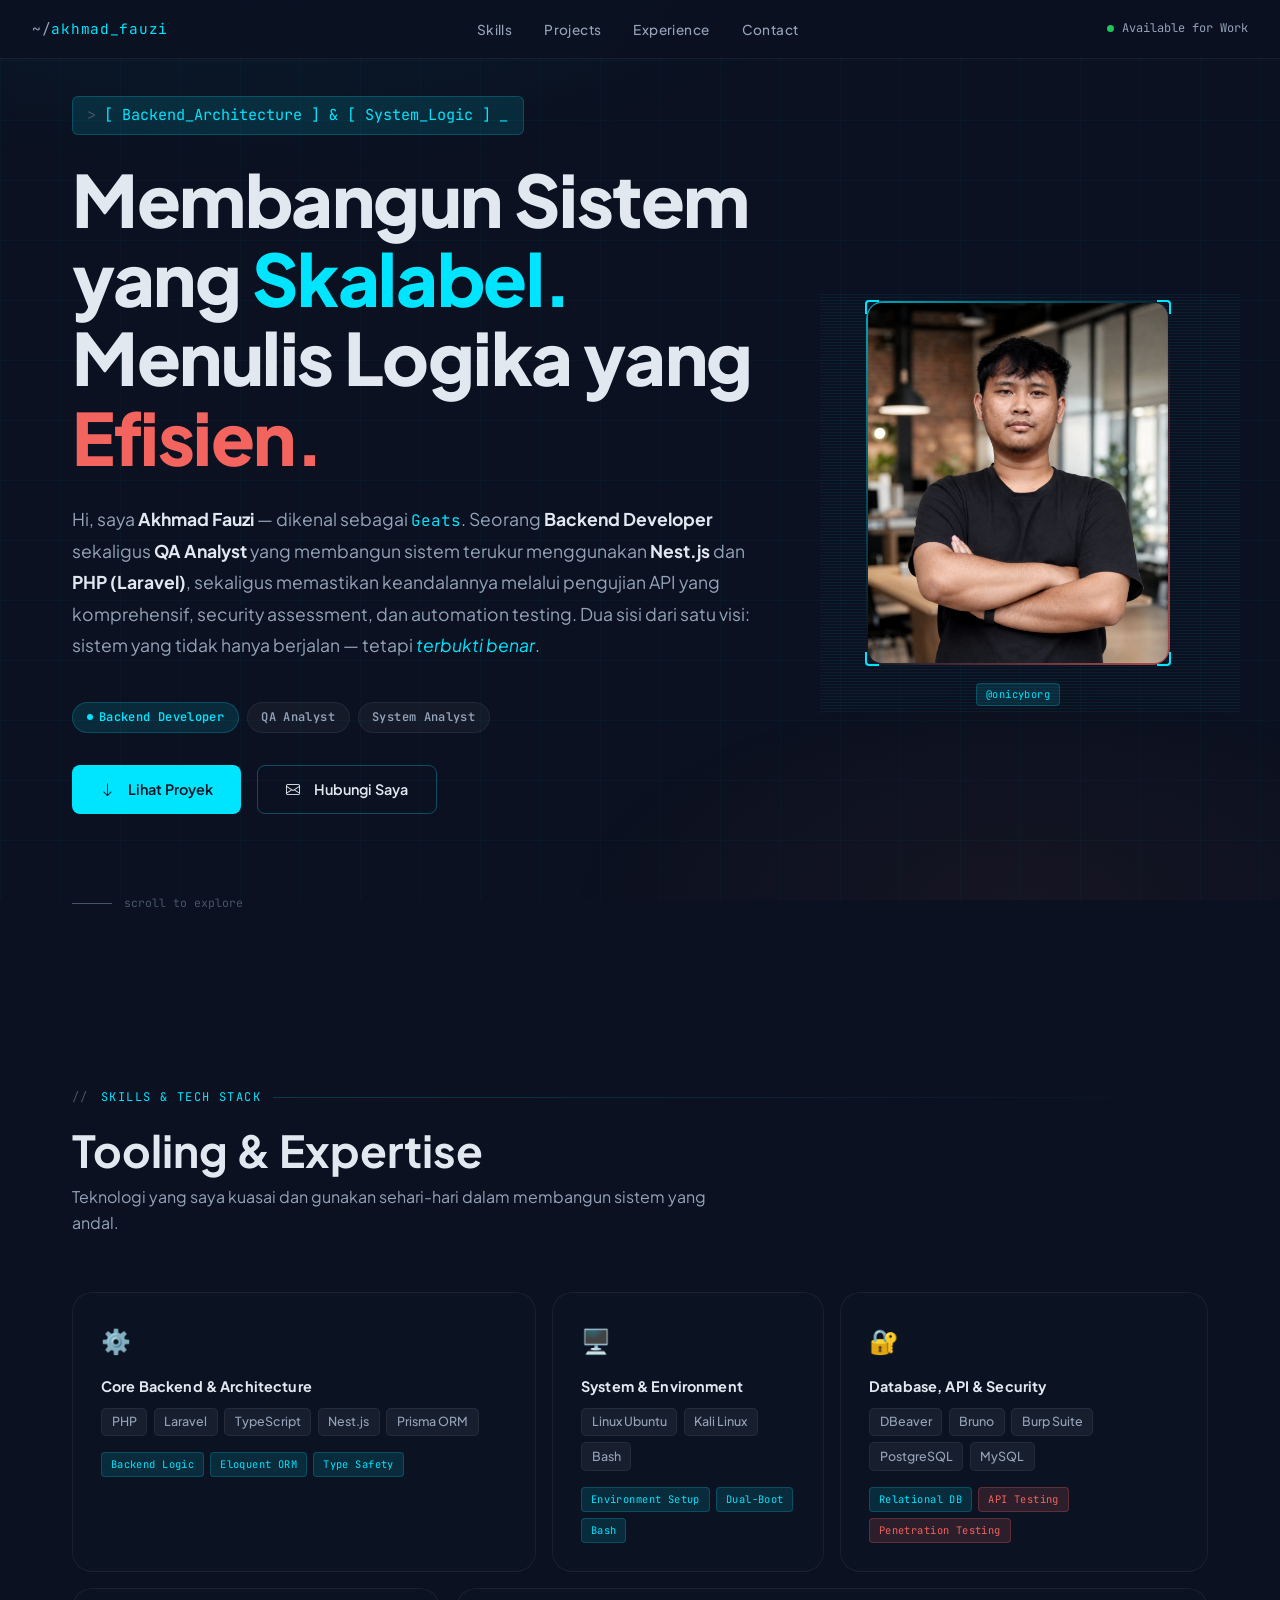
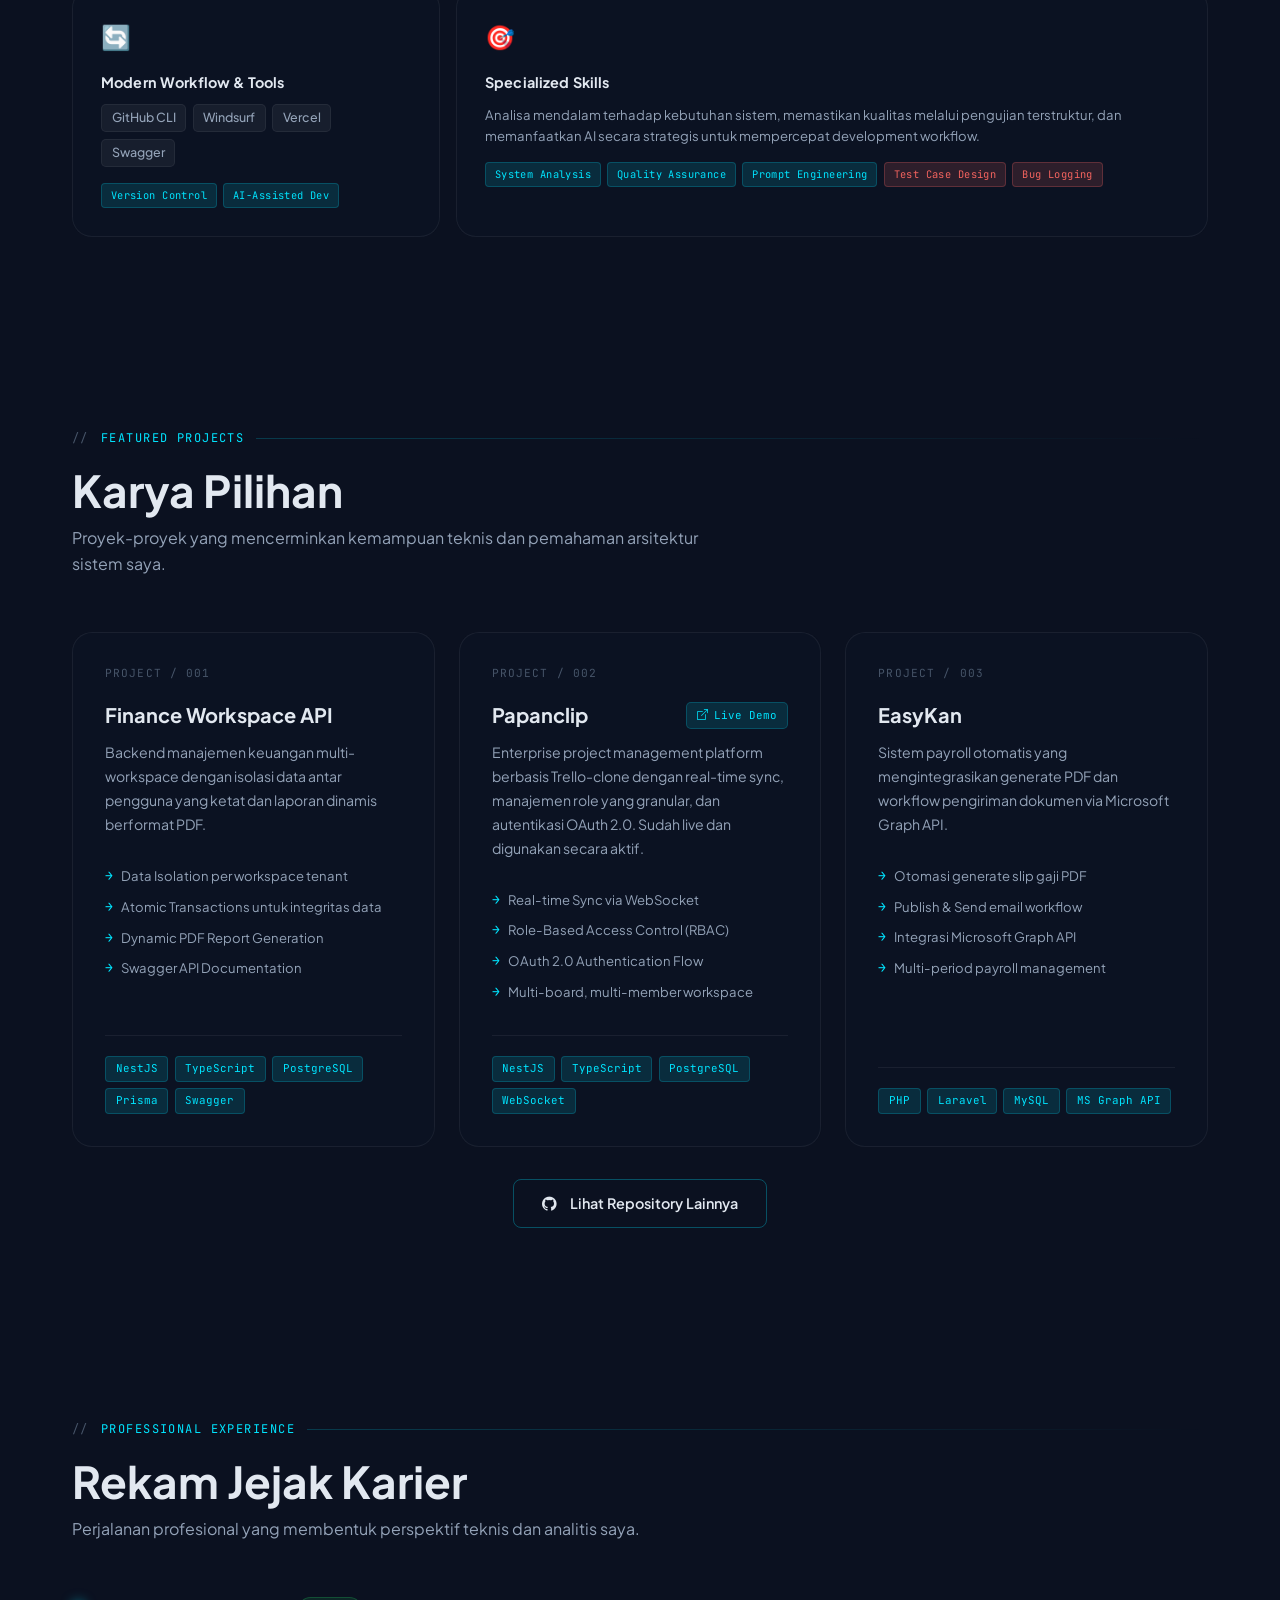
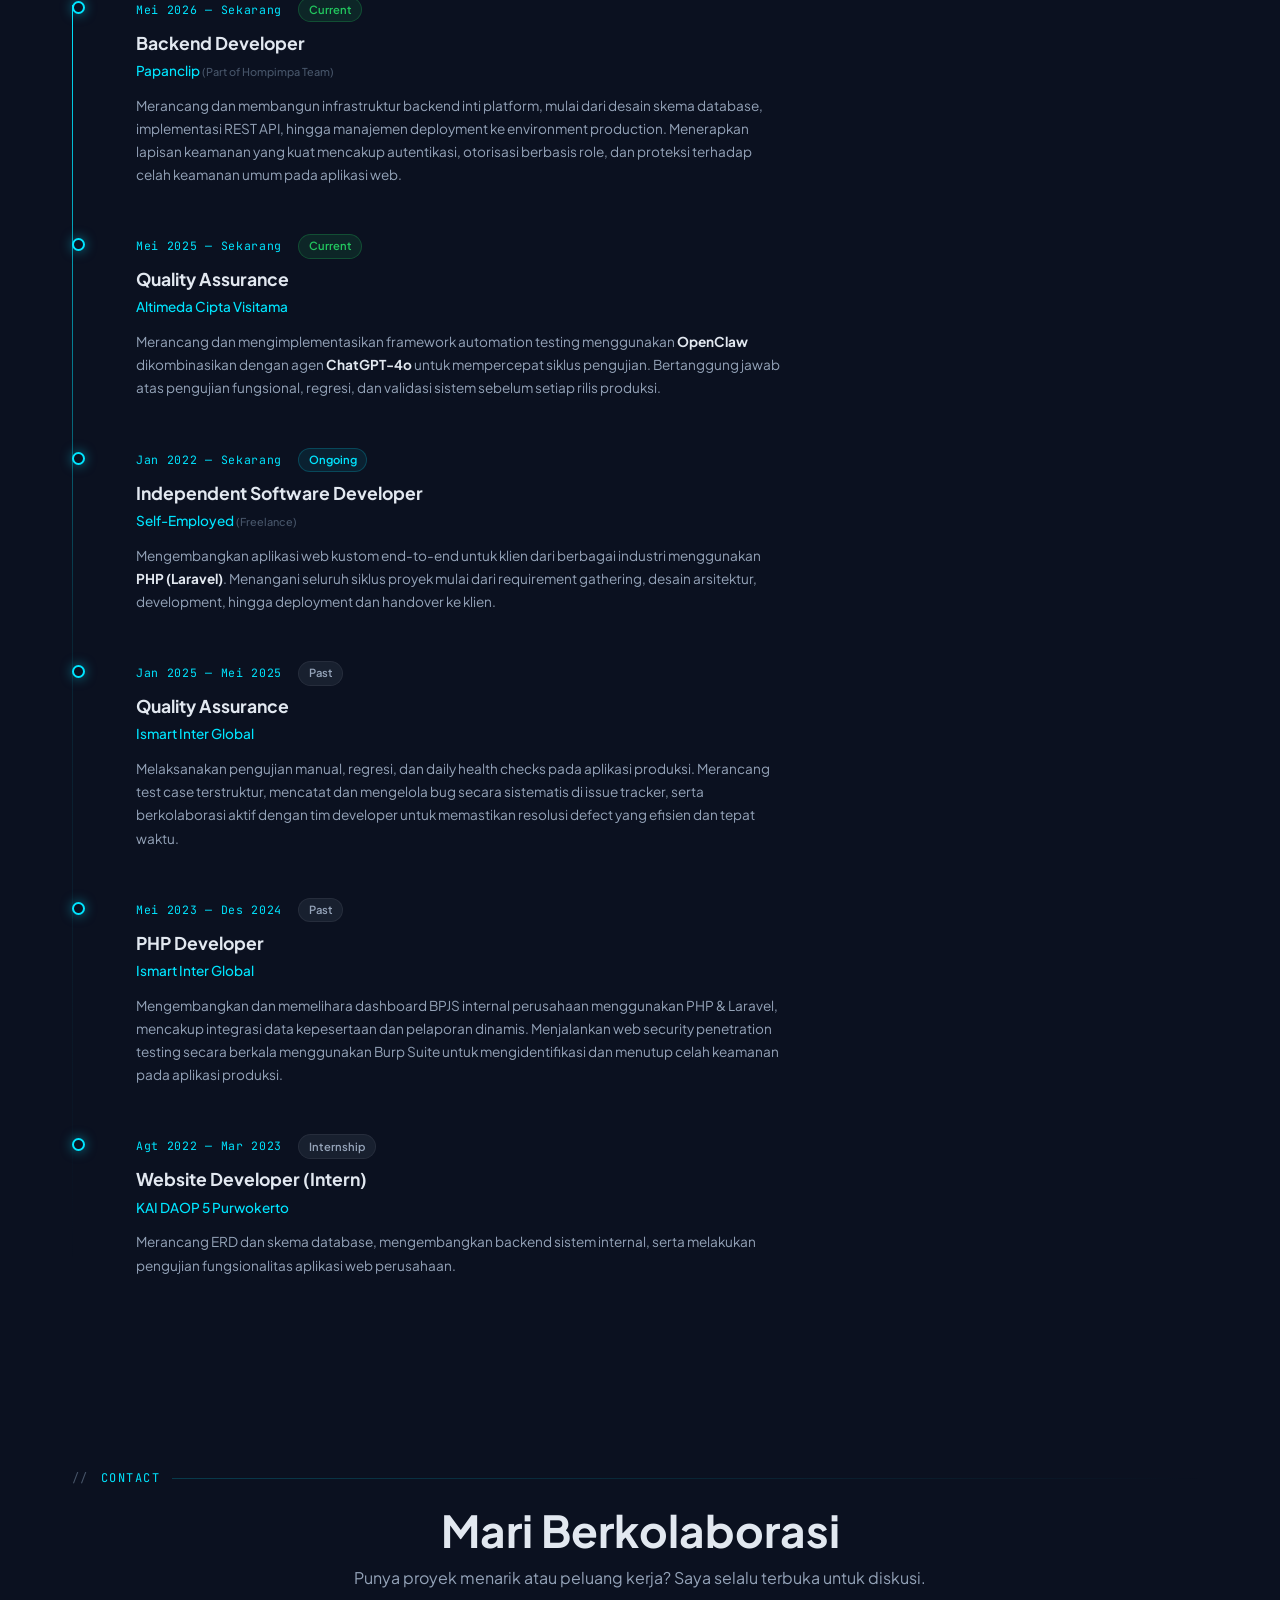
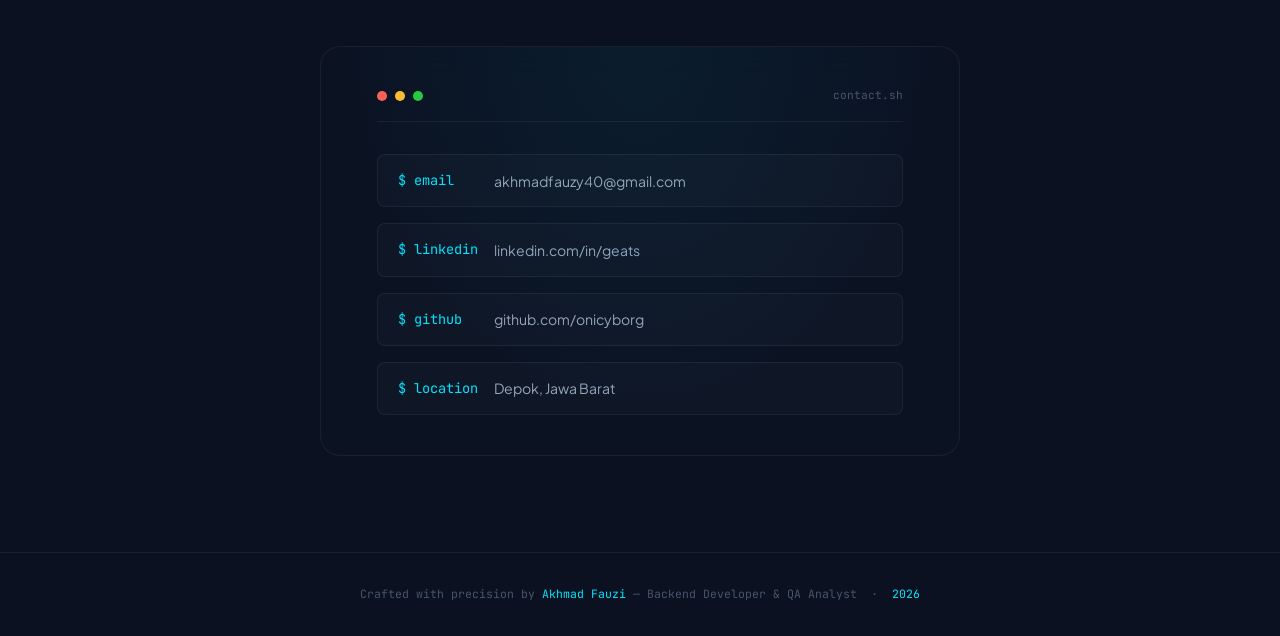
==== index.html @ 9f5fbeab "update: portfolio" ====
<!DOCTYPE html>
<html lang="id">

<head>
    <meta charset="UTF-8" />
    <meta name="viewport" content="width=device-width, initial-scale=1.0" />
    <title>Akhmad Fauzi — System Analyst & Full-Stack Engineer</title>
    <link rel="preconnect" href="https://fonts.googleapis.com" />
    <link rel="preconnect" href="https://fonts.gstatic.com" crossorigin />
    <link
        href="https://fonts.googleapis.com/css2?family=Plus+Jakarta+Sans:wght@300;400;500;600;700;800&family=JetBrains+Mono:wght@400;500;700&display=swap"
        rel="stylesheet" />
    <link rel="stylesheet" href="https://cdn.jsdelivr.net/npm/bootstrap-icons@1.11.3/font/bootstrap-icons.min.css" />
    <style>
        /* =============================================
       CSS CUSTOM PROPERTIES
    ============================================= */
        :root {
            --bg-deep: #0B1120;
            --bg-mid: #0D1526;
            --bg-card: rgba(13, 21, 38, 0.6);
            --bg-card-hover: rgba(0, 229, 255, 0.04);
            --text-primary: #E2E8F0;
            --text-muted: #94A3B8;
            --text-dim: #475569;
            --cyan: #00E5FF;
            --cyan-dim: rgba(0, 229, 255, 0.12);
            --cyan-glow: rgba(0, 229, 255, 0.25);
            --cyan-border: rgba(0, 229, 255, 0.2);
            --red: #F4645F;
            --red-dim: rgba(244, 100, 95, 0.15);
            --border: rgba(255, 255, 255, 0.06);
            --border-hover: rgba(0, 229, 255, 0.3);
            --font-sans: 'Plus Jakarta Sans', sans-serif;
            --font-mono: 'JetBrains Mono', monospace;
            --radius: 12px;
            --radius-lg: 20px;
            --transition: 0.3s cubic-bezier(0.4, 0, 0.2, 1);
        }

        /* =============================================
       RESET & BASE
    ============================================= */
        *,
        *::before,
        *::after {
            box-sizing: border-box;
            margin: 0;
            padding: 0;
        }

        html {
            scroll-behavior: smooth;
        }

        body {
            font-family: var(--font-sans);
            background-color: var(--bg-deep);
            color: var(--text-primary);
            line-height: 1.6;
            overflow-x: hidden;
            cursor: default;
        }

        a {
            color: inherit;
            text-decoration: none;
        }

        /* =============================================
       SCROLLBAR
    ============================================= */
        ::-webkit-scrollbar {
            width: 5px;
        }

        ::-webkit-scrollbar-track {
            background: var(--bg-deep);
        }

        ::-webkit-scrollbar-thumb {
            background: var(--cyan-border);
            border-radius: 10px;
        }

        /* =============================================
       GRID NOISE BACKGROUND
    ============================================= */
        body::before {
            content: '';
            position: fixed;
            inset: 0;
            background-image:
                linear-gradient(rgba(0, 229, 255, 0.03) 1px, transparent 1px),
                linear-gradient(90deg, rgba(0, 229, 255, 0.03) 1px, transparent 1px);
            background-size: 60px 60px;
            pointer-events: none;
            z-index: 0;
        }

        /* Radial glow blobs */
        body::after {
            content: '';
            position: fixed;
            inset: 0;
            background:
                radial-gradient(ellipse 80% 50% at 20% -10%, rgba(0, 229, 255, 0.07) 0%, transparent 60%),
                radial-gradient(ellipse 60% 40% at 80% 100%, rgba(244, 100, 95, 0.05) 0%, transparent 60%);
            pointer-events: none;
            z-index: 0;
        }

        /* =============================================
       NAV
    ============================================= */
        nav {
            position: fixed;
            top: 0;
            left: 0;
            right: 0;
            z-index: 100;
            display: flex;
            align-items: center;
            justify-content: space-between;
            padding: 1rem 2rem;
            background: rgba(11, 17, 32, 0.75);
            backdrop-filter: blur(20px);
            -webkit-backdrop-filter: blur(20px);
            border-bottom: 1px solid var(--border);
        }

        .nav-logo {
            font-family: var(--font-mono);
            font-size: 0.9rem;
            color: var(--cyan);
            letter-spacing: 0.05em;
        }

        .nav-logo span {
            color: var(--text-muted);
        }

        .nav-links {
            display: flex;
            gap: 2rem;
            list-style: none;
        }

        .nav-links a {
            font-size: 0.85rem;
            font-weight: 500;
            color: var(--text-muted);
            transition: color var(--transition);
            letter-spacing: 0.03em;
        }

        .nav-links a:hover {
            color: var(--cyan);
        }

        .nav-status {
            display: flex;
            align-items: center;
            gap: 0.5rem;
            font-family: var(--font-mono);
            font-size: 0.75rem;
            color: var(--text-muted);
        }

        .status-dot {
            width: 7px;
            height: 7px;
            background: #22c55e;
            border-radius: 50%;
            animation: pulse-dot 2s ease-in-out infinite;
        }

        @keyframes pulse-dot {

            0%,
            100% {
                opacity: 1;
                box-shadow: 0 0 0 0 rgba(34, 197, 94, 0.4);
            }

            50% {
                opacity: 0.7;
                box-shadow: 0 0 0 5px rgba(34, 197, 94, 0);
            }
        }

        /* =============================================
       LAYOUT
    ============================================= */
        main {
            position: relative;
            z-index: 1;
        }

        section {
            padding: 6rem 2rem;
            max-width: 1200px;
            margin: 0 auto;
        }

        .section-label {
            display: flex;
            align-items: center;
            gap: 0.75rem;
            font-family: var(--font-mono);
            font-size: 0.75rem;
            color: var(--cyan);
            letter-spacing: 0.12em;
            text-transform: uppercase;
            margin-bottom: 1rem;
        }

        .section-label::before {
            content: '//';
            color: var(--text-dim);
        }

        .section-label::after {
            content: '';
            flex: 1;
            height: 1px;
            background: linear-gradient(to right, var(--cyan-border), transparent);
        }

        .section-heading {
            font-size: clamp(1.75rem, 4vw, 2.75rem);
            font-weight: 700;
            color: var(--text-primary);
            line-height: 1.2;
            margin-bottom: 0.5rem;
        }

        .section-sub {
            color: var(--text-muted);
            font-size: 1rem;
            max-width: 55ch;
            margin-bottom: 3.5rem;
        }

        /* =============================================
       HERO SECTION
    ============================================= */
        #hero {
            min-height: 100vh;
            display: flex;
            flex-direction: column;
            justify-content: center;
            padding-top: 6rem;
            max-width: 1200px;
            margin: 0 auto;
        }

        .hero-eyebrow {
            font-family: var(--font-mono);
            font-size: clamp(0.75rem, 2vw, 0.95rem);
            color: var(--cyan);
            margin-bottom: 1.5rem;
            display: inline-flex;
            align-items: center;
            gap: 0.5rem;
            padding: 0.4rem 0.9rem;
            background: var(--cyan-dim);
            border: 1px solid var(--cyan-border);
            border-radius: 6px;
            width: fit-content;
            animation: fadeInUp 0.8s ease both;
        }

        .hero-eyebrow::before {
            content: '>';
            color: var(--text-dim);
        }

        .hero-headline {
            font-size: clamp(2.2rem, 6vw, 4.5rem);
            font-weight: 800;
            line-height: 1.1;
            letter-spacing: -0.02em;
            margin-bottom: 1.75rem;
            animation: fadeInUp 0.8s 0.1s ease both;
        }

        .hero-headline .accent {
            color: var(--cyan);
        }

        .hero-headline .accent-red {
            color: var(--red);
        }

        .hero-desc {
            font-size: clamp(0.95rem, 2vw, 1.1rem);
            color: var(--text-muted);
            max-width: 68ch;
            line-height: 1.8;
            margin-bottom: 2.5rem;
            animation: fadeInUp 0.8s 0.2s ease both;
        }

        .hero-cta {
            display: flex;
            gap: 1rem;
            flex-wrap: wrap;
            animation: fadeInUp 0.8s 0.3s ease both;
        }

        .btn {
            display: inline-flex;
            align-items: center;
            gap: 0.5rem;
            padding: 0.75rem 1.75rem;
            border-radius: 8px;
            font-weight: 600;
            font-size: 0.9rem;
            transition: all var(--transition);
            cursor: pointer;
            border: none;
        }

        .btn-primary {
            background: var(--cyan);
            color: var(--bg-deep);
        }

        .btn-primary:hover {
            background: #33eaff;
            box-shadow: 0 0 30px rgba(0, 229, 255, 0.4);
            transform: translateY(-2px);
        }

        .btn-ghost {
            background: transparent;
            color: var(--text-primary);
            border: 1px solid var(--border-hover);
        }

        .btn-ghost:hover {
            border-color: var(--cyan);
            color: var(--cyan);
            background: var(--cyan-dim);
            transform: translateY(-2px);
        }

        .hero-scroll-hint {
            margin-top: 5rem;
            display: flex;
            align-items: center;
            gap: 0.75rem;
            color: var(--text-dim);
            font-family: var(--font-mono);
            font-size: 0.72rem;
            animation: fadeInUp 0.8s 0.5s ease both;
        }

        /* =============================================
   HERO — TWO COLUMN LAYOUT
============================================= */
        #hero {
            min-height: 100vh;
            display: flex;
            flex-direction: column;
            justify-content: center;
            padding-top: 6rem;
            max-width: 1200px;
            margin: 0 auto;
        }

        .hero-inner {
            display: grid;
            grid-template-columns: 1fr 380px;
            align-items: center;
            gap: 4rem;
        }

        .hero-content {
            display: flex;
            flex-direction: column;
        }

        /* Role badges */
        .hero-roles {
            display: flex;
            flex-wrap: wrap;
            gap: 0.5rem;
            margin-bottom: 2rem;
            animation: fadeInUp 0.8s 0.25s ease both;
        }

        .role-badge {
            display: inline-flex;
            align-items: center;
            gap: 0.4rem;
            padding: 0.3rem 0.85rem;
            border-radius: 20px;
            font-size: 0.75rem;
            font-weight: 600;
            font-family: var(--font-mono);
            letter-spacing: 0.03em;
            background: rgba(255, 255, 255, 0.04);
            border: 1px solid var(--border);
            color: var(--text-muted);
        }

        .role-badge.active {
            background: var(--cyan-dim);
            border-color: var(--cyan-border);
            color: var(--cyan);
        }

        .role-dot {
            width: 6px;
            height: 6px;
            background: var(--cyan);
            border-radius: 50%;
            animation: pulse-dot 2s ease-in-out infinite;
        }

        /* Photo */
        .hero-photo-wrap {
            display: flex;
            flex-direction: column;
            align-items: center;
            gap: 1rem;
            animation: fadeInUp 0.9s 0.35s ease both;
        }

        .hero-photo-frame {
            position: relative;
            width: 300px;
            height: 360px;
            border-radius: 16px;
            overflow: visible;
        }

        .photo-glow {
            position: absolute;
            inset: -2px;
            border-radius: 18px;
            background: linear-gradient(135deg, var(--cyan), transparent 50%, var(--red) 100%);
            z-index: 0;
            opacity: 0.7;
            animation: glow-rotate 6s linear infinite;
        }

        @keyframes glow-rotate {
            0% {
                opacity: 0.5;
                filter: blur(2px);
            }

            50% {
                opacity: 0.9;
                filter: blur(4px);
            }

            100% {
                opacity: 0.5;
                filter: blur(2px);
            }
        }

        .hero-photo {
            position: relative;
            z-index: 1;
            width: 100%;
            height: 100%;
            object-fit: cover;
            object-position: top center;
            border-radius: 14px;
            display: block;
            filter: grayscale(15%) contrast(1.05);
            transition: filter var(--transition);
        }

        .hero-photo-frame:hover .hero-photo {
            filter: grayscale(0%) contrast(1.1);
        }

        /* Corner decorators */
        .photo-corner {
            position: absolute;
            width: 14px;
            height: 14px;
            z-index: 2;
            pointer-events: none;
        }

        .photo-corner.tl {
            top: -3px;
            left: -3px;
            border-top: 2px solid var(--cyan);
            border-left: 2px solid var(--cyan);
            border-radius: 4px 0 0 0;
        }

        .photo-corner.tr {
            top: -3px;
            right: -3px;
            border-top: 2px solid var(--cyan);
            border-right: 2px solid var(--cyan);
            border-radius: 0 4px 0 0;
        }

        .photo-corner.bl {
            bottom: -3px;
            left: -3px;
            border-bottom: 2px solid var(--cyan);
            border-left: 2px solid var(--cyan);
            border-radius: 0 0 0 4px;
        }

        .photo-corner.br {
            bottom: -3px;
            right: -3px;
            border-bottom: 2px solid var(--cyan);
            border-right: 2px solid var(--cyan);
            border-radius: 0 0 4px 0;
        }

        .hero-photo-tag {
            text-align: center;
        }

        /* Responsive */
        @media (max-width: 900px) {
            .hero-inner {
                grid-template-columns: 1fr;
                gap: 2.5rem;
            }

            .hero-photo-wrap {
                order: -1;
                /* foto di atas teks di mobile */
            }

            .hero-photo-frame {
                width: 180px;
                height: 220px;
            }
        }

        .scroll-line {
            width: 40px;
            height: 1px;
            background: var(--text-dim);
        }

        @keyframes fadeInUp {
            from {
                opacity: 0;
                transform: translateY(24px);
            }

            to {
                opacity: 1;
                transform: translateY(0);
            }
        }

        /* =============================================
       SKILLS — BENTO BOX
    ============================================= */
        #skills {
            padding-top: 5rem;
        }

        .bento-grid {
            display: grid;
            grid-template-columns: repeat(12, 1fr);
            grid-auto-rows: minmax(160px, auto);
            gap: 1rem;
        }

        .bento-card {
            background: var(--bg-card);
            border: 1px solid var(--border);
            border-radius: var(--radius-lg);
            padding: 1.75rem;
            backdrop-filter: blur(16px);
            -webkit-backdrop-filter: blur(16px);
            transition: all var(--transition);
            position: relative;
            overflow: hidden;
        }

        .bento-card::before {
            content: '';
            position: absolute;
            inset: 0;
            background: radial-gradient(ellipse at top left, rgba(0, 229, 255, 0.06), transparent 70%);
            opacity: 0;
            transition: opacity var(--transition);
            border-radius: inherit;
        }

        .bento-card:hover {
            border-color: var(--border-hover);
            background: var(--bg-card-hover);
            box-shadow: 0 8px 40px rgba(0, 229, 255, 0.1), 0 0 0 1px rgba(0, 229, 255, 0.08);
            transform: translateY(-3px);
        }

        .bento-card:hover::before {
            opacity: 1;
        }

        /* Grid placement */
        .bento-card:nth-child(1) {
            grid-column: span 5;
        }

        .bento-card:nth-child(2) {
            grid-column: span 3;
        }

        .bento-card:nth-child(3) {
            grid-column: span 4;
        }

        .bento-card:nth-child(4) {
            grid-column: span 4;
        }

        .bento-card:nth-child(5) {
            grid-column: span 8;
        }

        .bento-icon {
            font-size: 1.5rem;
            margin-bottom: 1rem;
        }

        .bento-title {
            font-size: 0.9rem;
            font-weight: 700;
            color: var(--text-primary);
            margin-bottom: 0.6rem;
            letter-spacing: 0.01em;
        }

        .bento-tools {
            display: flex;
            flex-wrap: wrap;
            gap: 0.4rem;
            margin-bottom: 1rem;
        }

        .tool-chip {
            padding: 0.2rem 0.6rem;
            background: rgba(255, 255, 255, 0.05);
            border: 1px solid var(--border);
            border-radius: 5px;
            font-size: 0.78rem;
            color: var(--text-muted);
            font-weight: 500;
        }

        .bento-tags {
            display: flex;
            flex-wrap: wrap;
            gap: 0.4rem;
            margin-top: auto;
        }

        .tag-mono {
            font-family: var(--font-mono);
            font-size: 0.65rem;
            color: var(--cyan);
            background: var(--cyan-dim);
            border: 1px solid var(--cyan-border);
            border-radius: 4px;
            padding: 0.2rem 0.55rem;
            letter-spacing: 0.04em;
        }

        .tag-mono.red {
            color: var(--red);
            background: var(--red-dim);
            border-color: rgba(244, 100, 95, 0.25);
        }

        /* =============================================
       PROJECTS
    ============================================= */
        .projects-grid {
            display: grid;
            grid-template-columns: repeat(auto-fit, minmax(320px, 1fr));
            gap: 1.5rem;
        }

        .projects-footer {
            margin-top: 2rem;
            text-align: center;
        }

        .project-card {
            background: var(--bg-card);
            border: 1px solid var(--border);
            border-radius: var(--radius-lg);
            padding: 2rem;
            backdrop-filter: blur(16px);
            -webkit-backdrop-filter: blur(16px);
            transition: all 0.35s cubic-bezier(0.4, 0, 0.2, 1);
            display: flex;
            flex-direction: column;
            position: relative;
            overflow: hidden;
        }

        .project-card::after {
            content: '';
            position: absolute;
            top: 0;
            left: 0;
            right: 0;
            height: 2px;
            background: linear-gradient(90deg, transparent, var(--cyan), transparent);
            opacity: 0;
            transition: opacity var(--transition);
        }

        .project-card:hover {
            transform: translateY(-8px);
            border-color: var(--border-hover);
            box-shadow:
                0 20px 60px rgba(0, 0, 0, 0.4),
                0 0 0 1px rgba(0, 229, 255, 0.1),
                0 0 40px rgba(0, 229, 255, 0.08);
        }

        .project-card:hover::after {
            opacity: 1;
        }

        .project-number {
            font-family: var(--font-mono);
            font-size: 0.7rem;
            color: var(--text-dim);
            letter-spacing: 0.1em;
            margin-bottom: 1rem;
        }

        .project-title {
            font-size: 1.25rem;
            font-weight: 700;
            color: var(--text-primary);
            margin-bottom: 0.6rem;
            transition: color var(--transition);
        }

        .project-card:hover .project-title {
            color: var(--cyan);
        }

        .project-desc {
            font-size: 0.88rem;
            color: var(--text-muted);
            line-height: 1.7;
            margin-bottom: 1.5rem;
        }

        .project-features {
            list-style: none;
            margin-bottom: 1.75rem;
            flex: 1;
        }

        .project-features li {
            font-size: 0.82rem;
            color: var(--text-muted);
            padding: 0.3rem 0;
            display: flex;
            align-items: flex-start;
            gap: 0.5rem;
        }

        .project-features li::before {
            content: '→';
            color: var(--cyan);
            flex-shrink: 0;
            font-family: var(--font-mono);
        }

        .project-tech {
            display: flex;
            flex-wrap: wrap;
            gap: 0.4rem;
            border-top: 1px solid var(--border);
            padding-top: 1.25rem;
        }

        .tech-badge {
            font-family: var(--font-mono);
            font-size: 0.68rem;
            color: var(--cyan);
            background: var(--cyan-dim);
            border: 1px solid var(--cyan-border);
            border-radius: 4px;
            padding: 0.2rem 0.6rem;
        }

        /* =============================================
       EXPERIENCE — TIMELINE
    ============================================= */
        .timeline {
            position: relative;
            padding-left: 2rem;
        }

        .timeline::before {
            content: '';
            position: absolute;
            left: 0;
            top: 8px;
            bottom: 8px;
            width: 1px;
            background: linear-gradient(to bottom, var(--cyan), rgba(0, 229, 255, 0.1), transparent);
        }

        .timeline-item {
            position: relative;
            padding: 0 0 3rem 2rem;
        }

        .timeline-item:last-child {
            padding-bottom: 0;
        }

        .timeline-node {
            position: absolute;
            left: -2rem;
            top: 4px;
            width: 13px;
            height: 13px;
            border-radius: 50%;
            background: var(--bg-deep);
            border: 2px solid var(--cyan);
            box-shadow: 0 0 12px rgba(0, 229, 255, 0.5);
            transition: all var(--transition);
        }

        .timeline-item:hover .timeline-node {
            background: var(--cyan);
            box-shadow: 0 0 24px rgba(0, 229, 255, 0.8);
            transform: scale(1.2);
        }

        .timeline-meta {
            display: flex;
            align-items: center;
            gap: 1rem;
            margin-bottom: 0.4rem;
            flex-wrap: wrap;
        }

        .timeline-period {
            font-family: var(--font-mono);
            font-size: 0.72rem;
            color: var(--cyan);
            letter-spacing: 0.06em;
        }

        .timeline-badge {
            font-size: 0.7rem;
            padding: 0.15rem 0.6rem;
            border-radius: 20px;
            font-weight: 600;
        }

        .badge-current {
            background: rgba(34, 197, 94, 0.12);
            color: #22c55e;
            border: 1px solid rgba(34, 197, 94, 0.25);
        }

        .badge-ongoing {
            background: rgba(0, 229, 255, 0.08);
            color: var(--cyan);
            border: 1px solid var(--cyan-border);
        }

        .badge-past {
            background: rgba(148, 163, 184, 0.1);
            color: var(--text-muted);
            border: 1px solid var(--border);
        }

        .timeline-role {
            font-size: 1.1rem;
            font-weight: 700;
            color: var(--text-primary);
            margin-bottom: 0.2rem;
        }

        .timeline-company {
            font-size: 0.85rem;
            color: var(--cyan);
            margin-bottom: 0.75rem;
            font-weight: 500;
        }

        .timeline-desc {
            font-size: 0.85rem;
            color: var(--text-muted);
            line-height: 1.7;
            max-width: 65ch;
        }

        /* =============================================
       CONTACT
    ============================================= */
        #contact {
            text-align: center;
        }

        .contact-terminal {
            display: inline-block;
            background: var(--bg-card);
            border: 1px solid var(--border);
            border-radius: var(--radius-lg);
            padding: 2.5rem 3.5rem;
            backdrop-filter: blur(16px);
            -webkit-backdrop-filter: blur(16px);
            max-width: 640px;
            width: 100%;
            position: relative;
            overflow: hidden;
        }

        .contact-terminal::before {
            content: '';
            position: absolute;
            inset: 0;
            background: radial-gradient(ellipse at top, rgba(0, 229, 255, 0.05), transparent 70%);
            pointer-events: none;
        }

        .terminal-bar {
            display: flex;
            align-items: center;
            gap: 0.5rem;
            margin-bottom: 2rem;
            padding-bottom: 1rem;
            border-bottom: 1px solid var(--border);
        }

        .t-dot {
            width: 10px;
            height: 10px;
            border-radius: 50%;
        }

        .t-dot:nth-child(1) {
            background: #ff5f57;
        }

        .t-dot:nth-child(2) {
            background: #febc2e;
        }

        .t-dot:nth-child(3) {
            background: #28c840;
        }

        .terminal-title {
            margin-left: auto;
            font-family: var(--font-mono);
            font-size: 0.7rem;
            color: var(--text-dim);
        }

        .contact-links {
            display: flex;
            flex-direction: column;
            gap: 1rem;
        }

        .contact-link {
            display: flex;
            align-items: center;
            gap: 1rem;
            padding: 0.9rem 1.25rem;
            background: rgba(255, 255, 255, 0.02);
            border: 1px solid var(--border);
            border-radius: 8px;
            transition: all var(--transition);
            text-align: left;
        }

        .contact-link:hover {
            border-color: var(--border-hover);
            background: var(--cyan-dim);
            transform: translateX(4px);
            box-shadow: 0 4px 20px rgba(0, 229, 255, 0.1);
        }

        .contact-link-icon {
            font-family: var(--font-mono);
            font-size: 0.85rem;
            color: var(--cyan);
            min-width: 80px;
        }

        .contact-link-value {
            font-size: 0.88rem;
            color: var(--text-muted);
            transition: color var(--transition);
        }

        .contact-link:hover .contact-link-value {
            color: var(--text-primary);
        }

        /* =============================================
       FOOTER
    ============================================= */
        footer {
            position: relative;
            z-index: 1;
            text-align: center;
            padding: 2rem;
            border-top: 1px solid var(--border);
        }

        footer p {
            font-family: var(--font-mono);
            font-size: 0.72rem;
            color: var(--text-dim);
        }

        footer span {
            color: var(--cyan);
        }

        /* =============================================
       RESPONSIVE
    ============================================= */
        @media (max-width: 900px) {
            nav {
                padding: 1rem;
            }

            .nav-links {
                display: none;
            }

            .nav-status {
                display: none;
            }

            .bento-card:nth-child(1),
            .bento-card:nth-child(2),
            .bento-card:nth-child(3),
            .bento-card:nth-child(4),
            .bento-card:nth-child(5) {
                grid-column: span 12;
            }
        }

        @media (max-width: 600px) {
            section {
                padding: 4rem 1.25rem;
            }

            #hero {
                padding: 5rem 1.25rem 3rem;
            }

            .contact-terminal {
                padding: 1.75rem 1.25rem;
            }
        }

        /* =============================================
       UTILITY ANIMATIONS
    ============================================= */
        @keyframes glow-line {

            0%,
            100% {
                opacity: 0.4;
            }

            50% {
                opacity: 1;
            }
        }

        .blink {
            animation: blink-cursor 1.2s step-end infinite;
        }

        @keyframes blink-cursor {

            0%,
            100% {
                opacity: 1;
            }

            50% {
                opacity: 0;
            }
        }

        /* Scanline on hero */
        .hero-scan {
            position: absolute;
            right: 0;
            top: 50%;
            transform: translateY(-50%);
            width: 35%;
            max-width: 420px;
            aspect-ratio: 1;
            opacity: 0.06;
            background:
                repeating-linear-gradient(0deg,
                    transparent,
                    transparent 2px,
                    rgba(0, 229, 255, 1) 2px,
                    rgba(0, 229, 255, 1) 3px);
            pointer-events: none;
        }

        @media (max-width: 900px) {
            .hero-scan {
                display: none;
            }
        }
    </style>
</head>

<body>

    <!-- ==================== NAV ==================== -->
    <nav>
        <div class="nav-logo">
            <span>~/</span>akhmad_fauzi
        </div>
        <ul class="nav-links">
            <li><a href="#skills">Skills</a></li>
            <li><a href="#projects">Projects</a></li>
            <li><a href="#experience">Experience</a></li>
            <li><a href="#contact">Contact</a></li>
        </ul>
        <div class="nav-status">
            <span class="status-dot"></span>
            Available for Work
        </div>
    </nav>

    <main>

        <!-- ==================== HERO ==================== -->
        <!-- ==================== HERO ==================== -->
        <section id="hero" style="position:relative;">
            <div class="hero-scan"></div>

            <div class="hero-inner">

                <!-- LEFT: Text Content -->
                <div class="hero-content">
                    <div class="hero-eyebrow">
                        [ Backend_Architecture ] &amp; [ System_Logic ]<span class="blink">_</span>
                    </div>

                    <h1 class="hero-headline">
                        Membangun Sistem yang <span class="accent">Skalabel.</span><br />
                        Menulis Logika yang <span class="accent-red">Efisien.</span>
                    </h1>

                    <p class="hero-desc">
                        Hi, saya <strong style="color:var(--text-primary)">Akhmad Fauzi</strong> — dikenal sebagai
                        <span style="color:var(--cyan);font-family:var(--font-mono);font-size:0.9em;">Geats</span>.
                        Seorang <strong style="color:var(--text-primary)">Backend Developer</strong> sekaligus
                        <strong style="color:var(--text-primary)">QA Analyst</strong> yang membangun sistem terukur
                        menggunakan <strong style="color:var(--text-primary)">Nest.js</strong> dan
                        <strong style="color:var(--text-primary)">PHP (Laravel)</strong>, sekaligus memastikan
                        keandalannya melalui pengujian API yang komprehensif, security assessment, dan automation testing.
                        Dua sisi dari satu visi: sistem yang tidak hanya berjalan — tetapi <em style="color:var(--cyan)">terbukti benar</em>.
                    </p>

                    <!-- Role badges -->
                    <div class="hero-roles">
                        <span class="role-badge active">
                            <span class="role-dot"></span> Backend Developer
                        </span>
                        <span class="role-badge">QA Analyst</span>
                        <span class="role-badge">System Analyst</span>
                    </div>

                    <div class="hero-cta">
                        <a href="#projects" class="btn btn-primary">
                            <i class="bi bi-arrow-down"></i>&nbsp; Lihat Proyek
                        </a>
                        <a href="#contact" class="btn btn-ghost">
                            <i class="bi bi-envelope"></i>&nbsp; Hubungi Saya
                        </a>
                    </div>

                    <div class="hero-scroll-hint">
                        <span class="scroll-line"></span>
                        scroll to explore
                    </div>
                </div>

                <!-- RIGHT: Photo -->
                <div class="hero-photo-wrap">
                    <div class="hero-photo-frame">
                        <div class="photo-glow"></div>
                        <div class="photo-corner tl"></div>
                        <div class="photo-corner tr"></div>
                        <div class="photo-corner bl"></div>
                        <div class="photo-corner br"></div>
                        <img src="ace.jpeg" alt="Akhmad Fauzi" class="hero-photo" />
                    </div>
                    <div class="hero-photo-tag">
                        <span class="tag-mono">@onicyborg</span>
                    </div>
                </div>

            </div>
        </section>

        <!-- ==================== SKILLS ==================== -->
        <section id="skills">
            <div class="section-label">Skills &amp; Tech Stack</div>
            <h2 class="section-heading">Tooling &amp; Expertise</h2>
            <p class="section-sub">Teknologi yang saya kuasai dan gunakan sehari-hari dalam membangun sistem yang andal.
            </p>

            <div class="bento-grid">

                <!-- Card 1: Core Backend -->
                <div class="bento-card">
                    <div class="bento-icon">⚙️</div>
                    <div class="bento-title">Core Backend &amp; Architecture</div>
                    <div class="bento-tools">
                        <span class="tool-chip">PHP</span>
                        <span class="tool-chip">Laravel</span>
                        <span class="tool-chip">TypeScript</span>
                        <span class="tool-chip">Nest.js</span>
                        <span class="tool-chip">Prisma ORM</span>
                    </div>
                    <div class="bento-tags">
                        <span class="tag-mono">Backend Logic</span>
                        <span class="tag-mono">Eloquent ORM</span>
                        <span class="tag-mono">Type Safety</span>
                    </div>
                </div>

                <!-- Card 2: System & Env -->
                <div class="bento-card">
                    <div class="bento-icon">🖥️</div>
                    <div class="bento-title">System &amp; Environment</div>
                    <div class="bento-tools">
                        <span class="tool-chip">Linux Ubuntu</span>
                        <span class="tool-chip">Kali Linux</span>
                        <span class="tool-chip">Bash</span>
                    </div>
                    <div class="bento-tags">
                        <span class="tag-mono">Environment Setup</span>
                        <span class="tag-mono">Dual-Boot</span>
                        <span class="tag-mono">Bash</span>
                    </div>
                </div>

                <!-- Card 3: DB, API & Security -->
                <div class="bento-card">
                    <div class="bento-icon">🔐</div>
                    <div class="bento-title">Database, API &amp; Security</div>
                    <div class="bento-tools">
                        <span class="tool-chip">DBeaver</span>
                        <span class="tool-chip">Bruno</span>
                        <span class="tool-chip">Burp Suite</span>
                        <span class="tool-chip">PostgreSQL</span>
                        <span class="tool-chip">MySQL</span>
                    </div>
                    <div class="bento-tags">
                        <span class="tag-mono">Relational DB</span>
                        <span class="tag-mono red">API Testing</span>
                        <span class="tag-mono red">Penetration Testing</span>
                    </div>
                </div>

                <!-- Card 4: Workflow -->
                <div class="bento-card">
                    <div class="bento-icon">🔄</div>
                    <div class="bento-title">Modern Workflow &amp; Tools</div>
                    <div class="bento-tools">
                        <span class="tool-chip">GitHub CLI</span>
                        <span class="tool-chip">Windsurf</span>
                        <span class="tool-chip">Vercel</span>
                        <span class="tool-chip">Swagger</span>
                    </div>
                    <div class="bento-tags">
                        <span class="tag-mono">Version Control</span>
                        <span class="tag-mono">AI-Assisted Dev</span>
                    </div>
                </div>

                <!-- Card 5: Specialized -->
                <div class="bento-card">
                    <div class="bento-icon">🎯</div>
                    <div class="bento-title">Specialized Skills</div>
                    <p style="font-size:0.82rem;color:var(--text-muted);margin-bottom:1rem;line-height:1.6;">
                        Analisa mendalam terhadap kebutuhan sistem, memastikan kualitas melalui pengujian terstruktur,
                        dan memanfaatkan AI secara strategis untuk mempercepat development workflow.
                    </p>
                    <div class="bento-tags">
                        <span class="tag-mono">System Analysis</span>
                        <span class="tag-mono">Quality Assurance</span>
                        <span class="tag-mono">Prompt Engineering</span>
                        <span class="tag-mono red">Test Case Design</span>
                        <span class="tag-mono red">Bug Logging</span>
                    </div>
                </div>

            </div>
        </section>

        <!-- ==================== PROJECTS ==================== -->
        <section id="projects">
            <div class="section-label">Featured Projects</div>
            <h2 class="section-heading">Karya Pilihan</h2>
            <p class="section-sub">Proyek-proyek yang mencerminkan kemampuan teknis dan pemahaman arsitektur sistem
                saya.</p>

            <div class="projects-grid">

                <!-- Project 1 -->
                <div class="project-card">
                    <div class="project-number">PROJECT / 001</div>
                    <h3 class="project-title">Finance Workspace API</h3>
                    <p class="project-desc">Backend manajemen keuangan multi-workspace dengan isolasi data antar
                        pengguna yang ketat dan laporan dinamis berformat PDF.</p>
                    <ul class="project-features">
                        <li>Data Isolation per workspace tenant</li>
                        <li>Atomic Transactions untuk integritas data</li>
                        <li>Dynamic PDF Report Generation</li>
                        <li>Swagger API Documentation</li>
                    </ul>
                    <div class="project-tech">
                        <span class="tech-badge">NestJS</span>
                        <span class="tech-badge">TypeScript</span>
                        <span class="tech-badge">PostgreSQL</span>
                        <span class="tech-badge">Prisma</span>
                        <span class="tech-badge">Swagger</span>
                    </div>
                </div>

                <!-- Project 2 -->
                <div class="project-card">
                    <div class="project-number">PROJECT / 002</div>
                    <div style="display:flex;align-items:center;justify-content:space-between;gap:0.75rem;margin-bottom:0.6rem;">
                        <h3 class="project-title" style="margin-bottom:0;">Papanclip</h3>
                        <a href="https://www.papanclip.hompimpa.biz.id/" target="_blank" rel="noopener"
                            style="display:inline-flex;align-items:center;gap:0.35rem;font-family:var(--font-mono);font-size:0.68rem;color:var(--cyan);background:var(--cyan-dim);border:1px solid var(--cyan-border);border-radius:5px;padding:0.25rem 0.65rem;white-space:nowrap;transition:all var(--transition);"
                            onmouseover="this.style.background='rgba(0,229,255,0.2)'"
                            onmouseout="this.style.background='var(--cyan-dim)'">
                            <i class="bi bi-box-arrow-up-right"></i> Live Demo
                        </a>
                    </div>
                    <p class="project-desc">Enterprise project management platform berbasis Trello-clone dengan
                        real-time sync, manajemen role yang granular, dan autentikasi OAuth 2.0. Sudah live dan
                        digunakan secara aktif.</p>
                    <ul class="project-features">
                        <li>Real-time Sync via WebSocket</li>
                        <li>Role-Based Access Control (RBAC)</li>
                        <li>OAuth 2.0 Authentication Flow</li>
                        <li>Multi-board, multi-member workspace</li>
                    </ul>
                    <div class="project-tech">
                        <span class="tech-badge">NestJS</span>
                        <span class="tech-badge">TypeScript</span>
                        <span class="tech-badge">PostgreSQL</span>
                        <span class="tech-badge">WebSocket</span>
                    </div>
                </div>

                <!-- Project 3 -->
                <div class="project-card">
                    <div class="project-number">PROJECT / 003</div>
                    <h3 class="project-title">EasyKan</h3>
                    <p class="project-desc">Sistem payroll otomatis yang mengintegrasikan generate PDF dan workflow
                        pengiriman dokumen via Microsoft Graph API.</p>
                    <ul class="project-features">
                        <li>Otomasi generate slip gaji PDF</li>
                        <li>Publish &amp; Send email workflow</li>
                        <li>Integrasi Microsoft Graph API</li>
                        <li>Multi-period payroll management</li>
                    </ul>
                    <div class="project-tech">
                        <span class="tech-badge">PHP</span>
                        <span class="tech-badge">Laravel</span>
                        <span class="tech-badge">MySQL</span>
                        <span class="tech-badge">MS Graph API</span>
                    </div>
                </div>

            </div>
            <div class="projects-footer">
                <a href="https://github.com/onicyborg?tab=repositories" target="_blank" class="btn btn-ghost">
                    <i class="bi bi-github"></i>&nbsp; Lihat Repository Lainnya
                </a>
            </div>
        </section>

        <!-- ==================== EXPERIENCE ==================== -->
        <section id="experience">
            <div class="section-label">Professional Experience</div>
            <h2 class="section-heading">Rekam Jejak Karier</h2>
            <p class="section-sub">Perjalanan profesional yang membentuk perspektif teknis dan analitis saya.</p>

            <div class="timeline">

                <!-- Papanclip — NEW -->
                <div class="timeline-item">
                    <div class="timeline-node"></div>
                    <div class="timeline-meta">
                        <span class="timeline-period">Mei 2026 — Sekarang</span>
                        <span class="timeline-badge badge-current">Current</span>
                    </div>
                    <div class="timeline-role">Backend Developer</div>
                    <div class="timeline-company">Papanclip <span style="color:var(--text-dim);font-size:0.8em;">(Part of Hompimpa Team)</span></div>
                    <p class="timeline-desc">
                        Merancang dan membangun infrastruktur backend inti platform, mulai dari desain skema database,
                        implementasi REST API, hingga manajemen deployment ke environment production.
                        Menerapkan lapisan keamanan yang kuat mencakup autentikasi, otorisasi berbasis role,
                        dan proteksi terhadap celah keamanan umum pada aplikasi web.
                    </p>
                </div>

                <!-- Altimeda — UPDATED -->
                <div class="timeline-item">
                    <div class="timeline-node"></div>
                    <div class="timeline-meta">
                        <span class="timeline-period">Mei 2025 — Sekarang</span>
                        <span class="timeline-badge badge-current">Current</span>
                    </div>
                    <div class="timeline-role">Quality Assurance</div>
                    <div class="timeline-company">Altimeda Cipta Visitama</div>
                    <p class="timeline-desc">
                        Merancang dan mengimplementasikan framework automation testing menggunakan
                        <strong style="color:var(--text-primary)">OpenClaw</strong> dikombinasikan dengan agen
                        <strong style="color:var(--text-primary)">ChatGPT-4o</strong> untuk mempercepat siklus pengujian.
                        Bertanggung jawab atas pengujian fungsional, regresi, dan validasi sistem sebelum setiap rilis produksi.
                    </p>
                </div>

                <!-- Freelance — Ongoing -->
                <div class="timeline-item">
                    <div class="timeline-node"></div>
                    <div class="timeline-meta">
                        <span class="timeline-period">Jan 2022 — Sekarang</span>
                        <span class="timeline-badge badge-ongoing">Ongoing</span>
                    </div>
                    <div class="timeline-role">Independent Software Developer</div>
                    <div class="timeline-company">Self-Employed <span style="color:var(--text-dim);font-size:0.8em;">(Freelance)</span></div>
                    <p class="timeline-desc">
                        Mengembangkan aplikasi web kustom end-to-end untuk klien dari berbagai industri menggunakan
                        <strong style="color:var(--text-primary)">PHP (Laravel)</strong>.
                        Menangani seluruh siklus proyek mulai dari requirement gathering, desain arsitektur,
                        development, hingga deployment dan handover ke klien.
                    </p>
                </div>

                <!-- Ismart QA — UPDATED -->
                <div class="timeline-item">
                    <div class="timeline-node"></div>
                    <div class="timeline-meta">
                        <span class="timeline-period">Jan 2025 — Mei 2025</span>
                        <span class="timeline-badge badge-past">Past</span>
                    </div>
                    <div class="timeline-role">Quality Assurance</div>
                    <div class="timeline-company">Ismart Inter Global</div>
                    <p class="timeline-desc">
                        Melaksanakan pengujian manual, regresi, dan daily health checks pada aplikasi produksi.
                        Merancang test case terstruktur, mencatat dan mengelola bug secara sistematis di issue tracker,
                        serta berkolaborasi aktif dengan tim developer untuk memastikan resolusi defect yang efisien dan tepat waktu.
                    </p>
                </div>

                <!-- Ismart PHP Dev — UPDATED -->
                <div class="timeline-item">
                    <div class="timeline-node"></div>
                    <div class="timeline-meta">
                        <span class="timeline-period">Mei 2023 — Des 2024</span>
                        <span class="timeline-badge badge-past">Past</span>
                    </div>
                    <div class="timeline-role">PHP Developer</div>
                    <div class="timeline-company">Ismart Inter Global</div>
                    <p class="timeline-desc">
                        Mengembangkan dan memelihara dashboard BPJS internal perusahaan menggunakan PHP &amp; Laravel,
                        mencakup integrasi data kepesertaan dan pelaporan dinamis.
                        Menjalankan web security penetration testing secara berkala menggunakan Burp Suite untuk
                        mengidentifikasi dan menutup celah keamanan pada aplikasi produksi.
                    </p>
                </div>

                <!-- KAI Internship -->
                <div class="timeline-item">
                    <div class="timeline-node"></div>
                    <div class="timeline-meta">
                        <span class="timeline-period">Agt 2022 — Mar 2023</span>
                        <span class="timeline-badge badge-past">Internship</span>
                    </div>
                    <div class="timeline-role">Website Developer (Intern)</div>
                    <div class="timeline-company">KAI DAOP 5 Purwokerto</div>
                    <p class="timeline-desc">
                        Merancang ERD dan skema database, mengembangkan backend sistem internal, serta melakukan
                        pengujian fungsionalitas aplikasi web perusahaan.
                    </p>
                </div>

            </div>
        </section>

        <!-- ==================== CONTACT ==================== -->
        <section id="contact">
            <div class="section-label">Contact</div>
            <h2 class="section-heading" style="text-align:center;">Mari Berkolaborasi</h2>
            <p class="section-sub" style="text-align:center;margin-left:auto;margin-right:auto;">Punya proyek menarik
                atau peluang kerja? Saya selalu terbuka untuk diskusi.</p>

            <div style="display:flex;justify-content:center;">
                <div class="contact-terminal">
                    <div class="terminal-bar">
                        <span class="t-dot"></span>
                        <span class="t-dot"></span>
                        <span class="t-dot"></span>
                        <span class="terminal-title">contact.sh</span>
                    </div>

                    <div class="contact-links">
                        <a href="mailto:akhmadfauzy40@gmail.com" class="contact-link">
                            <span class="contact-link-icon">$ email</span>
                            <span class="contact-link-value">akhmadfauzy40@gmail.com</span>
                        </a>
                        <a href="https://linkedin.com/in/geats" target="_blank" rel="noopener" class="contact-link">
                            <span class="contact-link-icon">$ linkedin</span>
                            <span class="contact-link-value">linkedin.com/in/geats</span>
                        </a>
                        <a href="https://github.com/onicyborg" target="_blank" rel="noopener" class="contact-link">
                            <span class="contact-link-icon">$ github</span>
                            <span class="contact-link-value">github.com/onicyborg</span>
                        </a>
                        <div class="contact-link" style="cursor: default;">
                            <span class="contact-link-icon">$ location</span>
                            <span class="contact-link-value">Depok, Jawa Barat</span>
                        </div>
                    </div>
                </div>
            </div>
        </section>

    </main>

    <!-- ==================== FOOTER ==================== -->
    <footer>
        <p>
            Crafted with precision by <span>Akhmad Fauzi</span> &mdash;
            <span style="color:var(--text-dim)">Backend Developer &amp; QA Analyst</span>
            &nbsp;·&nbsp; <span>2026</span>
        </p>
    </footer>

</body>

</html>
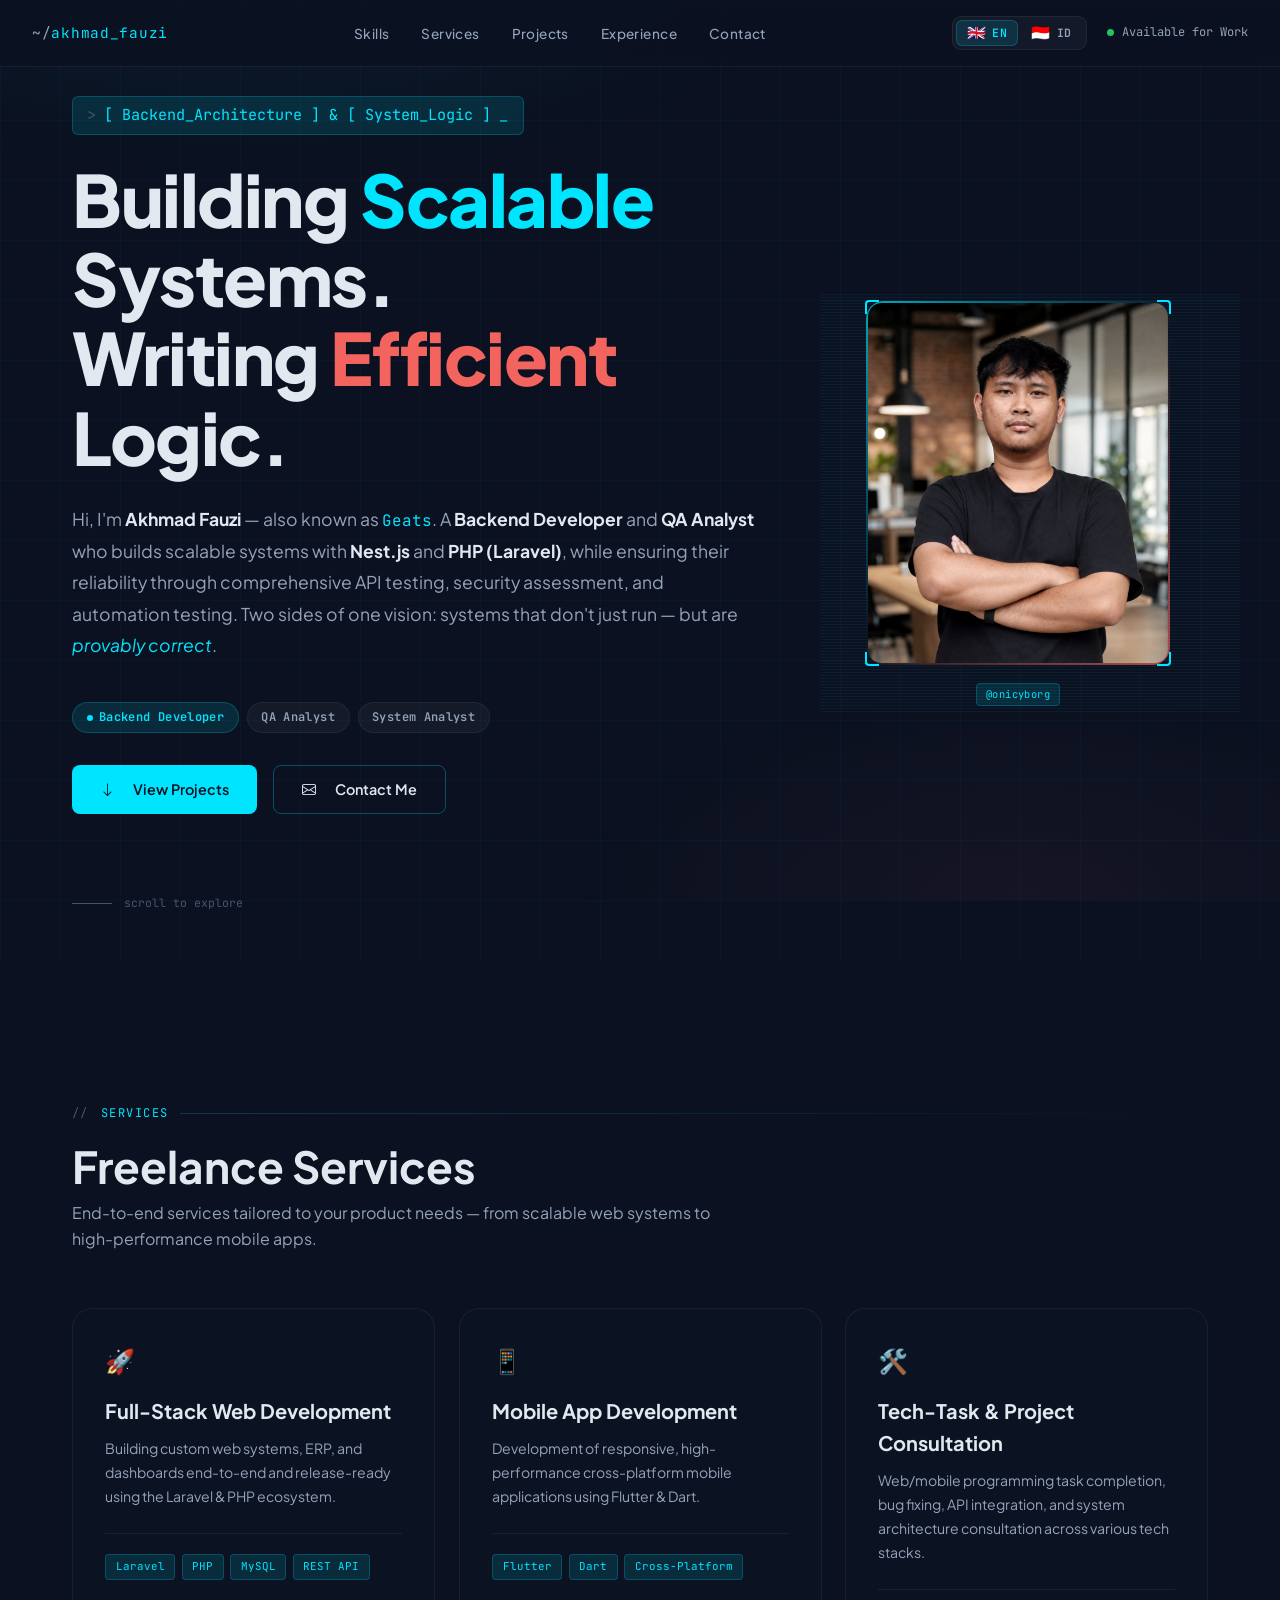
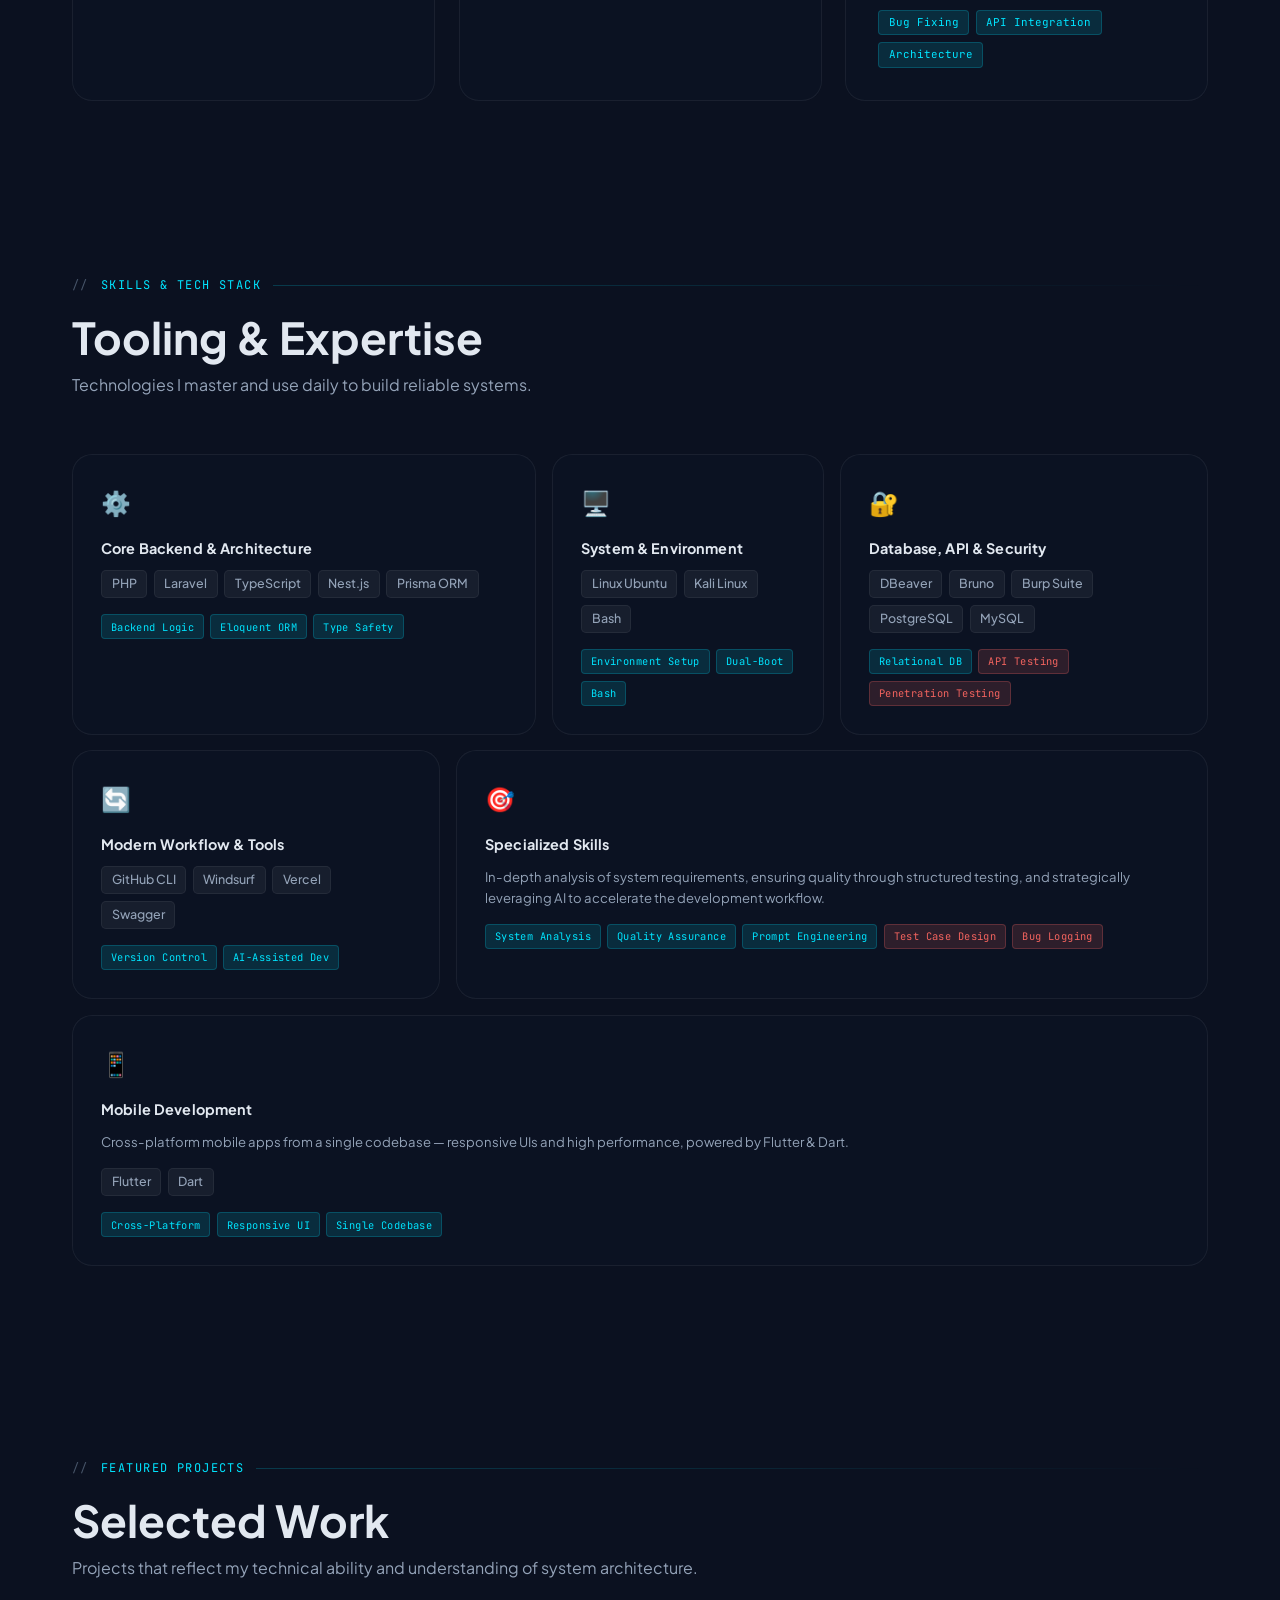
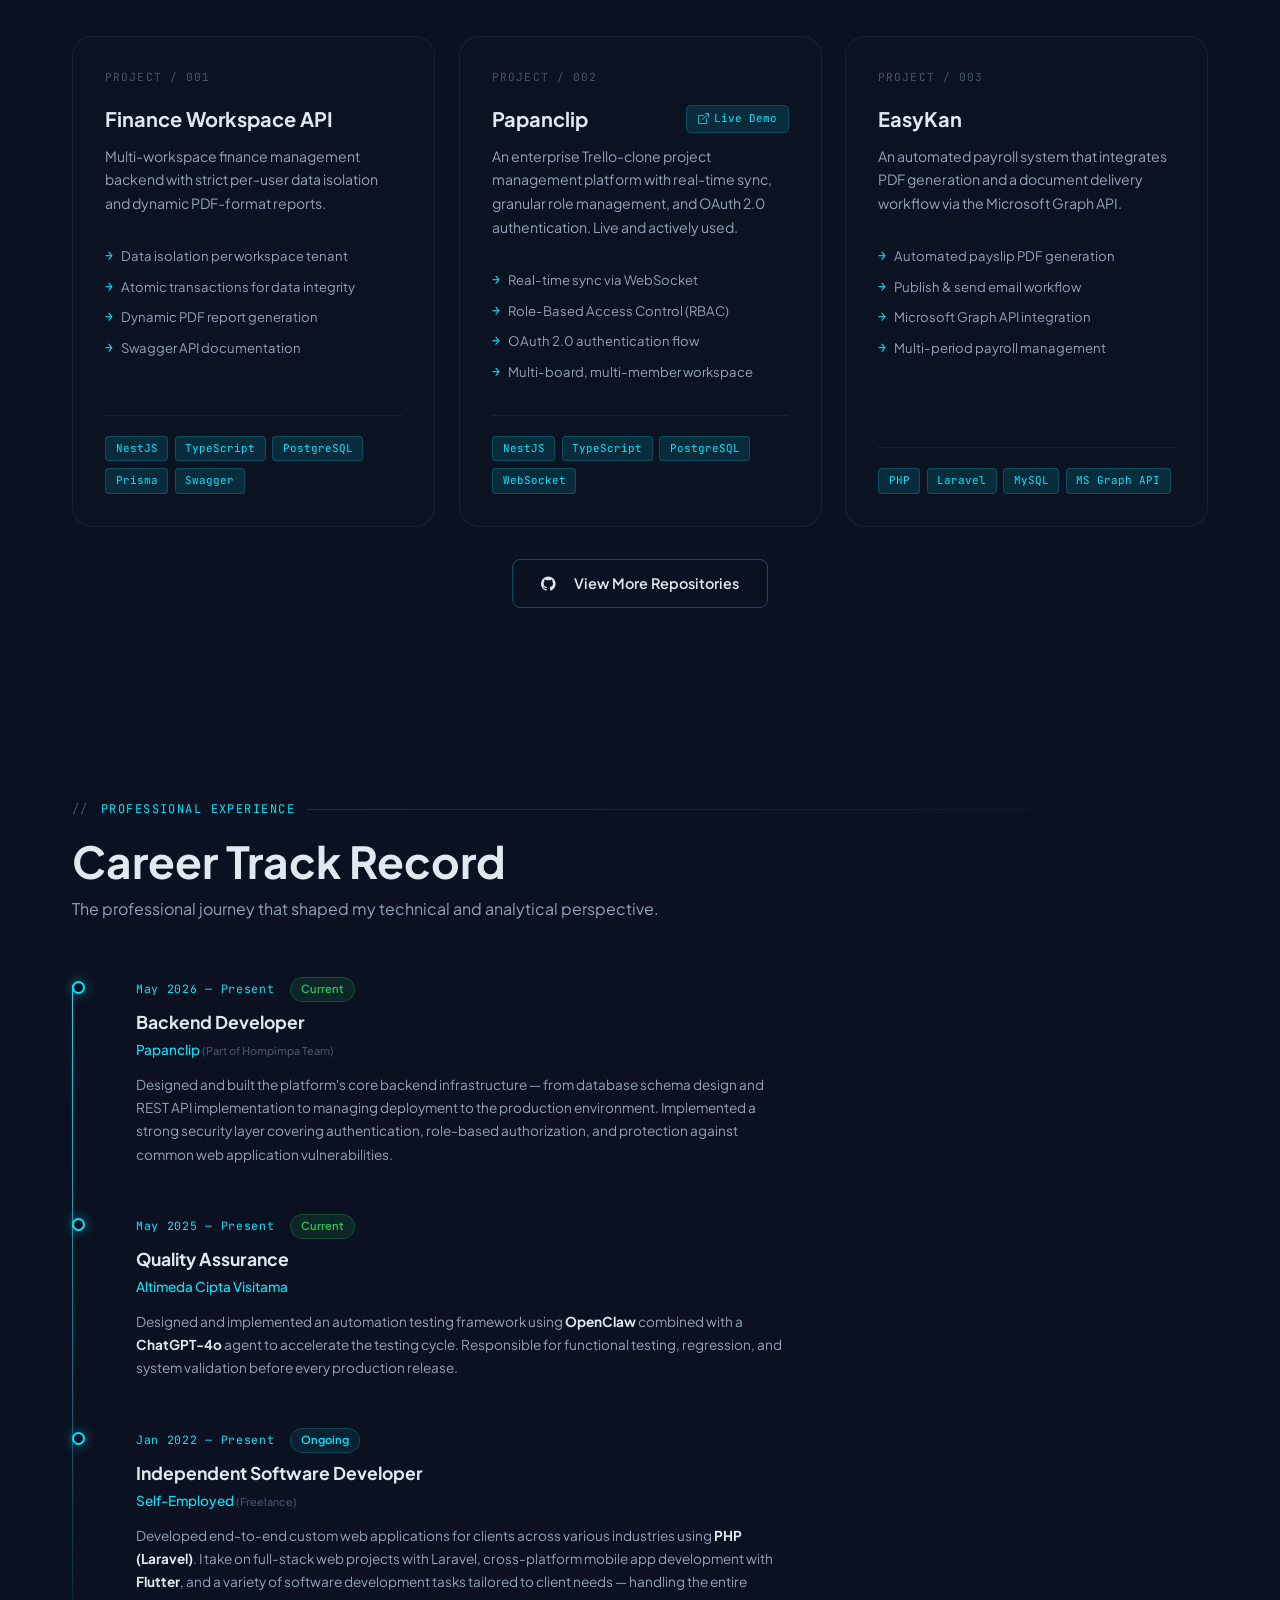
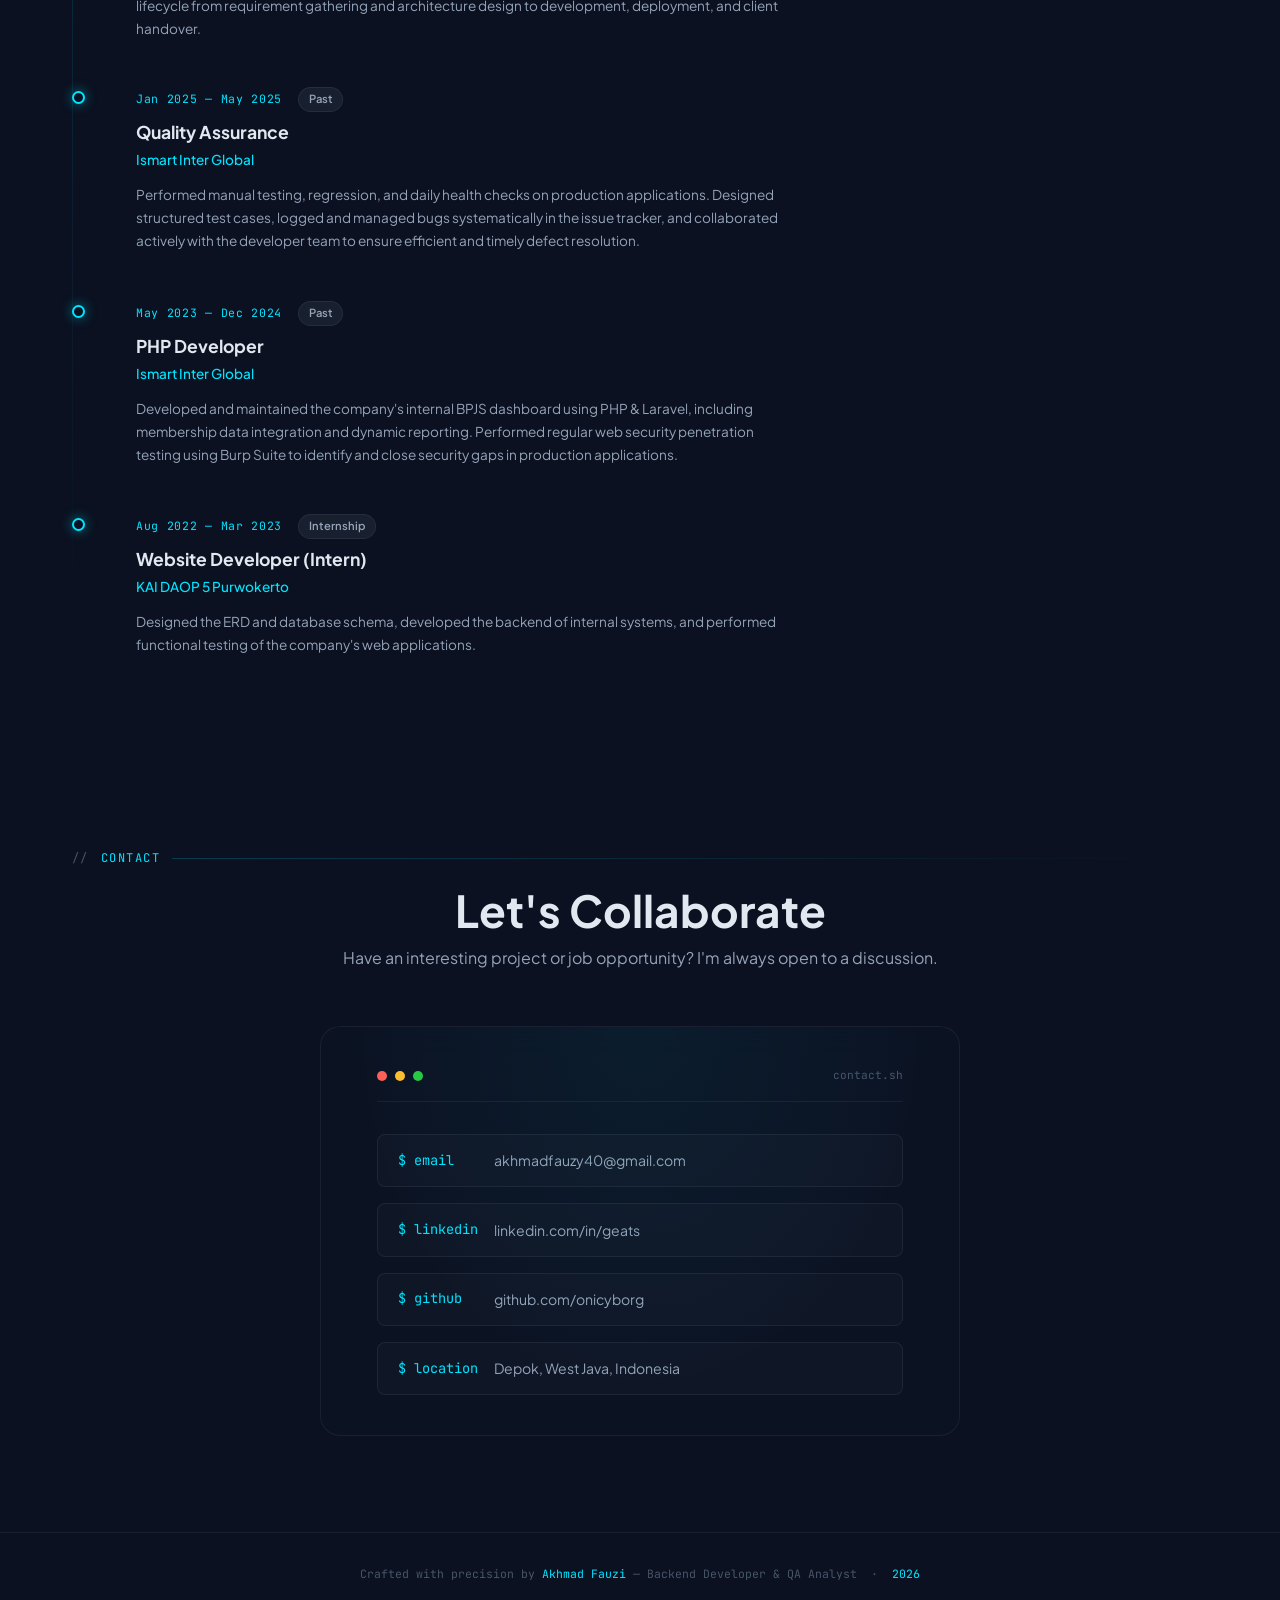
==== commit 2ac7df2b: "update" ====
--- a/index.html
+++ b/index.html
@@ -1,1574 +1,2307 @@
-<!DOCTYPE html>
-<html lang="id">
-
-<head>
+<!doctype html>
+<html lang="en">
+  <head>
     <meta charset="UTF-8" />
     <meta name="viewport" content="width=device-width, initial-scale=1.0" />
     <title>Akhmad Fauzi — System Analyst & Full-Stack Engineer</title>
     <link rel="preconnect" href="https://fonts.googleapis.com" />
     <link rel="preconnect" href="https://fonts.gstatic.com" crossorigin />
     <link
-        href="https://fonts.googleapis.com/css2?family=Plus+Jakarta+Sans:wght@300;400;500;600;700;800&family=JetBrains+Mono:wght@400;500;700&display=swap"
-        rel="stylesheet" />
-    <link rel="stylesheet" href="https://cdn.jsdelivr.net/npm/bootstrap-icons@1.11.3/font/bootstrap-icons.min.css" />
+      href="https://fonts.googleapis.com/css2?family=Plus+Jakarta+Sans:wght@300;400;500;600;700;800&family=JetBrains+Mono:wght@400;500;700&display=swap"
+      rel="stylesheet"
+    />
+    <link
+      rel="stylesheet"
+      href="https://cdn.jsdelivr.net/npm/bootstrap-icons@1.11.3/font/bootstrap-icons.min.css"
+    />
     <style>
-        /* =============================================
+      /* =============================================
        CSS CUSTOM PROPERTIES
     ============================================= */
-        :root {
-            --bg-deep: #0B1120;
-            --bg-mid: #0D1526;
-            --bg-card: rgba(13, 21, 38, 0.6);
-            --bg-card-hover: rgba(0, 229, 255, 0.04);
-            --text-primary: #E2E8F0;
-            --text-muted: #94A3B8;
-            --text-dim: #475569;
-            --cyan: #00E5FF;
-            --cyan-dim: rgba(0, 229, 255, 0.12);
-            --cyan-glow: rgba(0, 229, 255, 0.25);
-            --cyan-border: rgba(0, 229, 255, 0.2);
-            --red: #F4645F;
-            --red-dim: rgba(244, 100, 95, 0.15);
-            --border: rgba(255, 255, 255, 0.06);
-            --border-hover: rgba(0, 229, 255, 0.3);
-            --font-sans: 'Plus Jakarta Sans', sans-serif;
-            --font-mono: 'JetBrains Mono', monospace;
-            --radius: 12px;
-            --radius-lg: 20px;
-            --transition: 0.3s cubic-bezier(0.4, 0, 0.2, 1);
-        }
-
-        /* =============================================
+      :root {
+        --bg-deep: #0b1120;
+        --bg-mid: #0d1526;
+        --bg-card: rgba(13, 21, 38, 0.6);
+        --bg-card-hover: rgba(0, 229, 255, 0.04);
+        --text-primary: #e2e8f0;
+        --text-muted: #94a3b8;
+        --text-dim: #475569;
+        --cyan: #00e5ff;
+        --cyan-dim: rgba(0, 229, 255, 0.12);
+        --cyan-glow: rgba(0, 229, 255, 0.25);
+        --cyan-border: rgba(0, 229, 255, 0.2);
+        --red: #f4645f;
+        --red-dim: rgba(244, 100, 95, 0.15);
+        --border: rgba(255, 255, 255, 0.06);
+        --border-hover: rgba(0, 229, 255, 0.3);
+        --font-sans: "Plus Jakarta Sans", sans-serif;
+        --font-mono: "JetBrains Mono", monospace;
+        --radius: 12px;
+        --radius-lg: 20px;
+        --transition: 0.3s cubic-bezier(0.4, 0, 0.2, 1);
+      }
+
+      /* =============================================
        RESET & BASE
     ============================================= */
-        *,
-        *::before,
-        *::after {
-            box-sizing: border-box;
-            margin: 0;
-            padding: 0;
-        }
-
-        html {
-            scroll-behavior: smooth;
-        }
-
-        body {
-            font-family: var(--font-sans);
-            background-color: var(--bg-deep);
-            color: var(--text-primary);
-            line-height: 1.6;
-            overflow-x: hidden;
-            cursor: default;
-        }
-
-        a {
-            color: inherit;
-            text-decoration: none;
-        }
-
-        /* =============================================
+      *,
+      *::before,
+      *::after {
+        box-sizing: border-box;
+        margin: 0;
+        padding: 0;
+      }
+
+      html {
+        scroll-behavior: smooth;
+      }
+
+      body {
+        font-family: var(--font-sans);
+        background-color: var(--bg-deep);
+        color: var(--text-primary);
+        line-height: 1.6;
+        overflow-x: hidden;
+        cursor: default;
+      }
+
+      a {
+        color: inherit;
+        text-decoration: none;
+      }
+
+      /* =============================================
        SCROLLBAR
     ============================================= */
-        ::-webkit-scrollbar {
-            width: 5px;
-        }
-
-        ::-webkit-scrollbar-track {
-            background: var(--bg-deep);
-        }
-
-        ::-webkit-scrollbar-thumb {
-            background: var(--cyan-border);
-            border-radius: 10px;
-        }
-
-        /* =============================================
+      ::-webkit-scrollbar {
+        width: 5px;
+      }
+
+      ::-webkit-scrollbar-track {
+        background: var(--bg-deep);
+      }
+
+      ::-webkit-scrollbar-thumb {
+        background: var(--cyan-border);
+        border-radius: 10px;
+      }
+
+      /* =============================================
        GRID NOISE BACKGROUND
     ============================================= */
+      body::before {
+        content: "";
+        position: fixed;
+        inset: -60px;
+        background-image:
+          linear-gradient(rgba(0, 229, 255, 0.03) 1px, transparent 1px),
+          linear-gradient(90deg, rgba(0, 229, 255, 0.03) 1px, transparent 1px);
+        background-size: 60px 60px;
+        pointer-events: none;
+        z-index: 0;
+        transform: translate3d(var(--grid-x, 0px), var(--grid-y, 0px), 0);
+        transition: transform 0.25s ease-out;
+        will-change: transform;
+      }
+
+      /* Radial glow blobs */
+      body::after {
+        content: "";
+        position: fixed;
+        inset: 0;
+        background:
+          radial-gradient(
+            ellipse 80% 50% at 20% -10%,
+            rgba(0, 229, 255, 0.07) 0%,
+            transparent 60%
+          ),
+          radial-gradient(
+            ellipse 60% 40% at 80% 100%,
+            rgba(244, 100, 95, 0.05) 0%,
+            transparent 60%
+          );
+        pointer-events: none;
+        z-index: 0;
+      }
+
+      /* =============================================
+       INTERACTIVE CURSOR GLOW
+    ============================================= */
+      .cursor-glow {
+        position: fixed;
+        top: 0;
+        left: 0;
+        width: 600px;
+        height: 600px;
+        margin-left: -300px;
+        margin-top: -300px;
+        border-radius: 50%;
+        background: radial-gradient(
+          circle,
+          rgba(0, 229, 255, 0.1) 0%,
+          rgba(0, 229, 255, 0.04) 35%,
+          transparent 70%
+        );
+        pointer-events: none;
+        z-index: 0;
+        opacity: 0;
+        transition: opacity 0.5s ease;
+        will-change: transform;
+      }
+
+      /* =============================================
+       SCROLL REVEAL ANIMATION
+    ============================================= */
+      .reveal {
+        opacity: 0;
+        transform: translateY(32px);
+        transition:
+          opacity 0.7s cubic-bezier(0.22, 1, 0.36, 1),
+          transform 0.7s cubic-bezier(0.22, 1, 0.36, 1);
+        will-change: opacity, transform;
+      }
+
+      .reveal.in-view {
+        opacity: 1;
+        transform: none;
+      }
+
+      @media (prefers-reduced-motion: reduce) {
+        .cursor-glow {
+          display: none;
+        }
+
         body::before {
-            content: '';
-            position: fixed;
-            inset: 0;
-            background-image:
-                linear-gradient(rgba(0, 229, 255, 0.03) 1px, transparent 1px),
-                linear-gradient(90deg, rgba(0, 229, 255, 0.03) 1px, transparent 1px);
-            background-size: 60px 60px;
-            pointer-events: none;
-            z-index: 0;
-        }
-
-        /* Radial glow blobs */
-        body::after {
-            content: '';
-            position: fixed;
-            inset: 0;
-            background:
-                radial-gradient(ellipse 80% 50% at 20% -10%, rgba(0, 229, 255, 0.07) 0%, transparent 60%),
-                radial-gradient(ellipse 60% 40% at 80% 100%, rgba(244, 100, 95, 0.05) 0%, transparent 60%);
-            pointer-events: none;
-            z-index: 0;
-        }
-
-        /* =============================================
+          transform: none !important;
+        }
+
+        .reveal {
+          opacity: 1 !important;
+          transform: none !important;
+          transition: none !important;
+        }
+      }
+
+      /* =============================================
        NAV
     ============================================= */
-        nav {
-            position: fixed;
-            top: 0;
-            left: 0;
-            right: 0;
-            z-index: 100;
-            display: flex;
-            align-items: center;
-            justify-content: space-between;
-            padding: 1rem 2rem;
-            background: rgba(11, 17, 32, 0.75);
-            backdrop-filter: blur(20px);
-            -webkit-backdrop-filter: blur(20px);
-            border-bottom: 1px solid var(--border);
-        }
-
-        .nav-logo {
-            font-family: var(--font-mono);
-            font-size: 0.9rem;
-            color: var(--cyan);
-            letter-spacing: 0.05em;
-        }
-
-        .nav-logo span {
-            color: var(--text-muted);
-        }
-
-        .nav-links {
-            display: flex;
-            gap: 2rem;
-            list-style: none;
-        }
-
-        .nav-links a {
-            font-size: 0.85rem;
-            font-weight: 500;
-            color: var(--text-muted);
-            transition: color var(--transition);
-            letter-spacing: 0.03em;
-        }
-
-        .nav-links a:hover {
-            color: var(--cyan);
-        }
-
-        .nav-status {
-            display: flex;
-            align-items: center;
-            gap: 0.5rem;
-            font-family: var(--font-mono);
-            font-size: 0.75rem;
-            color: var(--text-muted);
-        }
-
-        .status-dot {
-            width: 7px;
-            height: 7px;
-            background: #22c55e;
-            border-radius: 50%;
-            animation: pulse-dot 2s ease-in-out infinite;
-        }
-
-        @keyframes pulse-dot {
-
-            0%,
-            100% {
-                opacity: 1;
-                box-shadow: 0 0 0 0 rgba(34, 197, 94, 0.4);
-            }
-
-            50% {
-                opacity: 0.7;
-                box-shadow: 0 0 0 5px rgba(34, 197, 94, 0);
-            }
-        }
-
-        /* =============================================
+      nav {
+        position: fixed;
+        top: 0;
+        left: 0;
+        right: 0;
+        z-index: 100;
+        display: flex;
+        align-items: center;
+        justify-content: space-between;
+        padding: 1rem 2rem;
+        background: rgba(11, 17, 32, 0.75);
+        backdrop-filter: blur(20px);
+        -webkit-backdrop-filter: blur(20px);
+        border-bottom: 1px solid var(--border);
+      }
+
+      .nav-logo {
+        font-family: var(--font-mono);
+        font-size: 0.9rem;
+        color: var(--cyan);
+        letter-spacing: 0.05em;
+      }
+
+      .nav-logo span {
+        color: var(--text-muted);
+      }
+
+      .nav-links {
+        display: flex;
+        gap: 2rem;
+        list-style: none;
+      }
+
+      .nav-links a {
+        font-size: 0.85rem;
+        font-weight: 500;
+        color: var(--text-muted);
+        transition: color var(--transition);
+        letter-spacing: 0.03em;
+      }
+
+      .nav-links a:hover {
+        color: var(--cyan);
+      }
+
+      .nav-status {
+        display: flex;
+        align-items: center;
+        gap: 0.5rem;
+        font-family: var(--font-mono);
+        font-size: 0.75rem;
+        color: var(--text-muted);
+      }
+
+      .status-dot {
+        width: 7px;
+        height: 7px;
+        background: #22c55e;
+        border-radius: 50%;
+        animation: pulse-dot 2s ease-in-out infinite;
+      }
+
+      @keyframes pulse-dot {
+        0%,
+        100% {
+          opacity: 1;
+          box-shadow: 0 0 0 0 rgba(34, 197, 94, 0.4);
+        }
+
+        50% {
+          opacity: 0.7;
+          box-shadow: 0 0 0 5px rgba(34, 197, 94, 0);
+        }
+      }
+
+      /* =============================================
        LAYOUT
     ============================================= */
-        main {
-            position: relative;
-            z-index: 1;
-        }
-
-        section {
-            padding: 6rem 2rem;
-            max-width: 1200px;
-            margin: 0 auto;
-        }
-
-        .section-label {
-            display: flex;
-            align-items: center;
-            gap: 0.75rem;
-            font-family: var(--font-mono);
-            font-size: 0.75rem;
-            color: var(--cyan);
-            letter-spacing: 0.12em;
-            text-transform: uppercase;
-            margin-bottom: 1rem;
-        }
-
-        .section-label::before {
-            content: '//';
-            color: var(--text-dim);
-        }
-
-        .section-label::after {
-            content: '';
-            flex: 1;
-            height: 1px;
-            background: linear-gradient(to right, var(--cyan-border), transparent);
-        }
-
-        .section-heading {
-            font-size: clamp(1.75rem, 4vw, 2.75rem);
-            font-weight: 700;
-            color: var(--text-primary);
-            line-height: 1.2;
-            margin-bottom: 0.5rem;
-        }
-
-        .section-sub {
-            color: var(--text-muted);
-            font-size: 1rem;
-            max-width: 55ch;
-            margin-bottom: 3.5rem;
-        }
-
-        /* =============================================
+      main {
+        position: relative;
+        z-index: 1;
+      }
+
+      section {
+        padding: 6rem 2rem;
+        max-width: 1200px;
+        margin: 0 auto;
+      }
+
+      .section-label {
+        display: flex;
+        align-items: center;
+        gap: 0.75rem;
+        font-family: var(--font-mono);
+        font-size: 0.75rem;
+        color: var(--cyan);
+        letter-spacing: 0.12em;
+        text-transform: uppercase;
+        margin-bottom: 1rem;
+      }
+
+      .section-label::before {
+        content: "//";
+        color: var(--text-dim);
+      }
+
+      .section-label::after {
+        content: "";
+        flex: 1;
+        height: 1px;
+        background: linear-gradient(to right, var(--cyan-border), transparent);
+      }
+
+      .section-heading {
+        font-size: clamp(1.75rem, 4vw, 2.75rem);
+        font-weight: 700;
+        color: var(--text-primary);
+        line-height: 1.2;
+        margin-bottom: 0.5rem;
+      }
+
+      .section-sub {
+        color: var(--text-muted);
+        font-size: 1rem;
+        max-width: 55ch;
+        margin-bottom: 3.5rem;
+      }
+
+      /* =============================================
        HERO SECTION
     ============================================= */
-        #hero {
-            min-height: 100vh;
-            display: flex;
-            flex-direction: column;
-            justify-content: center;
-            padding-top: 6rem;
-            max-width: 1200px;
-            margin: 0 auto;
-        }
-
-        .hero-eyebrow {
-            font-family: var(--font-mono);
-            font-size: clamp(0.75rem, 2vw, 0.95rem);
-            color: var(--cyan);
-            margin-bottom: 1.5rem;
-            display: inline-flex;
-            align-items: center;
-            gap: 0.5rem;
-            padding: 0.4rem 0.9rem;
-            background: var(--cyan-dim);
-            border: 1px solid var(--cyan-border);
-            border-radius: 6px;
-            width: fit-content;
-            animation: fadeInUp 0.8s ease both;
-        }
-
-        .hero-eyebrow::before {
-            content: '>';
-            color: var(--text-dim);
-        }
-
-        .hero-headline {
-            font-size: clamp(2.2rem, 6vw, 4.5rem);
-            font-weight: 800;
-            line-height: 1.1;
-            letter-spacing: -0.02em;
-            margin-bottom: 1.75rem;
-            animation: fadeInUp 0.8s 0.1s ease both;
-        }
-
-        .hero-headline .accent {
-            color: var(--cyan);
-        }
-
-        .hero-headline .accent-red {
-            color: var(--red);
-        }
-
-        .hero-desc {
-            font-size: clamp(0.95rem, 2vw, 1.1rem);
-            color: var(--text-muted);
-            max-width: 68ch;
-            line-height: 1.8;
-            margin-bottom: 2.5rem;
-            animation: fadeInUp 0.8s 0.2s ease both;
-        }
-
-        .hero-cta {
-            display: flex;
-            gap: 1rem;
-            flex-wrap: wrap;
-            animation: fadeInUp 0.8s 0.3s ease both;
-        }
-
-        .btn {
-            display: inline-flex;
-            align-items: center;
-            gap: 0.5rem;
-            padding: 0.75rem 1.75rem;
-            border-radius: 8px;
-            font-weight: 600;
-            font-size: 0.9rem;
-            transition: all var(--transition);
-            cursor: pointer;
-            border: none;
-        }
-
-        .btn-primary {
-            background: var(--cyan);
-            color: var(--bg-deep);
-        }
-
-        .btn-primary:hover {
-            background: #33eaff;
-            box-shadow: 0 0 30px rgba(0, 229, 255, 0.4);
-            transform: translateY(-2px);
-        }
-
-        .btn-ghost {
-            background: transparent;
-            color: var(--text-primary);
-            border: 1px solid var(--border-hover);
-        }
-
-        .btn-ghost:hover {
-            border-color: var(--cyan);
-            color: var(--cyan);
-            background: var(--cyan-dim);
-            transform: translateY(-2px);
-        }
-
-        .hero-scroll-hint {
-            margin-top: 5rem;
-            display: flex;
-            align-items: center;
-            gap: 0.75rem;
-            color: var(--text-dim);
-            font-family: var(--font-mono);
-            font-size: 0.72rem;
-            animation: fadeInUp 0.8s 0.5s ease both;
-        }
-
-        /* =============================================
+      #hero {
+        min-height: 100vh;
+        display: flex;
+        flex-direction: column;
+        justify-content: center;
+        padding-top: 6rem;
+        max-width: 1200px;
+        margin: 0 auto;
+      }
+
+      .hero-eyebrow {
+        font-family: var(--font-mono);
+        font-size: clamp(0.75rem, 2vw, 0.95rem);
+        color: var(--cyan);
+        margin-bottom: 1.5rem;
+        display: inline-flex;
+        align-items: center;
+        gap: 0.5rem;
+        padding: 0.4rem 0.9rem;
+        background: var(--cyan-dim);
+        border: 1px solid var(--cyan-border);
+        border-radius: 6px;
+        width: fit-content;
+        animation: fadeInUp 0.8s ease both;
+      }
+
+      .hero-eyebrow::before {
+        content: ">";
+        color: var(--text-dim);
+      }
+
+      .hero-headline {
+        font-size: clamp(2.2rem, 6vw, 4.5rem);
+        font-weight: 800;
+        line-height: 1.1;
+        letter-spacing: -0.02em;
+        margin-bottom: 1.75rem;
+        animation: fadeInUp 0.8s 0.1s ease both;
+      }
+
+      .hero-headline .accent {
+        color: var(--cyan);
+      }
+
+      .hero-headline .accent-red {
+        color: var(--red);
+      }
+
+      .hero-desc {
+        font-size: clamp(0.95rem, 2vw, 1.1rem);
+        color: var(--text-muted);
+        max-width: 68ch;
+        line-height: 1.8;
+        margin-bottom: 2.5rem;
+        animation: fadeInUp 0.8s 0.2s ease both;
+      }
+
+      .hero-cta {
+        display: flex;
+        gap: 1rem;
+        flex-wrap: wrap;
+        animation: fadeInUp 0.8s 0.3s ease both;
+      }
+
+      .btn {
+        display: inline-flex;
+        align-items: center;
+        gap: 0.5rem;
+        padding: 0.75rem 1.75rem;
+        border-radius: 8px;
+        font-weight: 600;
+        font-size: 0.9rem;
+        transition: all var(--transition);
+        cursor: pointer;
+        border: none;
+      }
+
+      .btn-primary {
+        background: var(--cyan);
+        color: var(--bg-deep);
+      }
+
+      .btn-primary:hover {
+        background: #33eaff;
+        box-shadow: 0 0 30px rgba(0, 229, 255, 0.4);
+        transform: translateY(-2px);
+      }
+
+      .btn-ghost {
+        background: transparent;
+        color: var(--text-primary);
+        border: 1px solid var(--border-hover);
+      }
+
+      .btn-ghost:hover {
+        border-color: var(--cyan);
+        color: var(--cyan);
+        background: var(--cyan-dim);
+        transform: translateY(-2px);
+      }
+
+      .hero-scroll-hint {
+        margin-top: 5rem;
+        display: flex;
+        align-items: center;
+        gap: 0.75rem;
+        color: var(--text-dim);
+        font-family: var(--font-mono);
+        font-size: 0.72rem;
+        animation: fadeInUp 0.8s 0.5s ease both;
+      }
+
+      /* =============================================
    HERO — TWO COLUMN LAYOUT
 ============================================= */
-        #hero {
-            min-height: 100vh;
-            display: flex;
-            flex-direction: column;
-            justify-content: center;
-            padding-top: 6rem;
-            max-width: 1200px;
-            margin: 0 auto;
-        }
-
+      #hero {
+        min-height: 100vh;
+        display: flex;
+        flex-direction: column;
+        justify-content: center;
+        padding-top: 6rem;
+        max-width: 1200px;
+        margin: 0 auto;
+      }
+
+      .hero-inner {
+        display: grid;
+        grid-template-columns: 1fr 380px;
+        align-items: center;
+        gap: 4rem;
+      }
+
+      .hero-content {
+        display: flex;
+        flex-direction: column;
+      }
+
+      /* Role badges */
+      .hero-roles {
+        display: flex;
+        flex-wrap: wrap;
+        gap: 0.5rem;
+        margin-bottom: 2rem;
+        animation: fadeInUp 0.8s 0.25s ease both;
+      }
+
+      .role-badge {
+        display: inline-flex;
+        align-items: center;
+        gap: 0.4rem;
+        padding: 0.3rem 0.85rem;
+        border-radius: 20px;
+        font-size: 0.75rem;
+        font-weight: 600;
+        font-family: var(--font-mono);
+        letter-spacing: 0.03em;
+        background: rgba(255, 255, 255, 0.04);
+        border: 1px solid var(--border);
+        color: var(--text-muted);
+      }
+
+      .role-badge.active {
+        background: var(--cyan-dim);
+        border-color: var(--cyan-border);
+        color: var(--cyan);
+      }
+
+      .role-dot {
+        width: 6px;
+        height: 6px;
+        background: var(--cyan);
+        border-radius: 50%;
+        animation: pulse-dot 2s ease-in-out infinite;
+      }
+
+      /* Photo */
+      .hero-photo-wrap {
+        display: flex;
+        flex-direction: column;
+        align-items: center;
+        gap: 1rem;
+        animation: fadeInUp 0.9s 0.35s ease both;
+      }
+
+      .hero-photo-frame {
+        position: relative;
+        width: 300px;
+        height: 360px;
+        border-radius: 16px;
+        overflow: visible;
+      }
+
+      .photo-glow {
+        position: absolute;
+        inset: -2px;
+        border-radius: 18px;
+        background: linear-gradient(
+          135deg,
+          var(--cyan),
+          transparent 50%,
+          var(--red) 100%
+        );
+        z-index: 0;
+        opacity: 0.7;
+        animation: glow-rotate 6s linear infinite;
+      }
+
+      @keyframes glow-rotate {
+        0% {
+          opacity: 0.5;
+          filter: blur(2px);
+        }
+
+        50% {
+          opacity: 0.9;
+          filter: blur(4px);
+        }
+
+        100% {
+          opacity: 0.5;
+          filter: blur(2px);
+        }
+      }
+
+      .hero-photo {
+        position: relative;
+        z-index: 1;
+        width: 100%;
+        height: 100%;
+        object-fit: cover;
+        object-position: top center;
+        border-radius: 14px;
+        display: block;
+        filter: grayscale(15%) contrast(1.05);
+        transition: filter var(--transition);
+      }
+
+      .hero-photo-frame:hover .hero-photo {
+        filter: grayscale(0%) contrast(1.1);
+      }
+
+      /* Corner decorators */
+      .photo-corner {
+        position: absolute;
+        width: 14px;
+        height: 14px;
+        z-index: 3;
+        pointer-events: none;
+      }
+
+      .photo-corner.tl {
+        top: -3px;
+        left: -3px;
+        border-top: 2px solid var(--cyan);
+        border-left: 2px solid var(--cyan);
+        border-radius: 4px 0 0 0;
+      }
+
+      .photo-corner.tr {
+        top: -3px;
+        right: -3px;
+        border-top: 2px solid var(--cyan);
+        border-right: 2px solid var(--cyan);
+        border-radius: 0 4px 0 0;
+      }
+
+      .photo-corner.bl {
+        bottom: -3px;
+        left: -3px;
+        border-bottom: 2px solid var(--cyan);
+        border-left: 2px solid var(--cyan);
+        border-radius: 0 0 0 4px;
+      }
+
+      .photo-corner.br {
+        bottom: -3px;
+        right: -3px;
+        border-bottom: 2px solid var(--cyan);
+        border-right: 2px solid var(--cyan);
+        border-radius: 0 0 4px 0;
+      }
+
+      .hero-photo-tag {
+        text-align: center;
+      }
+
+      /* Responsive */
+      @media (max-width: 900px) {
         .hero-inner {
-            display: grid;
-            grid-template-columns: 1fr 380px;
-            align-items: center;
-            gap: 4rem;
-        }
-
-        .hero-content {
-            display: flex;
-            flex-direction: column;
-        }
-
-        /* Role badges */
-        .hero-roles {
-            display: flex;
-            flex-wrap: wrap;
-            gap: 0.5rem;
-            margin-bottom: 2rem;
-            animation: fadeInUp 0.8s 0.25s ease both;
-        }
-
-        .role-badge {
-            display: inline-flex;
-            align-items: center;
-            gap: 0.4rem;
-            padding: 0.3rem 0.85rem;
-            border-radius: 20px;
-            font-size: 0.75rem;
-            font-weight: 600;
-            font-family: var(--font-mono);
-            letter-spacing: 0.03em;
-            background: rgba(255, 255, 255, 0.04);
-            border: 1px solid var(--border);
-            color: var(--text-muted);
-        }
-
-        .role-badge.active {
-            background: var(--cyan-dim);
-            border-color: var(--cyan-border);
-            color: var(--cyan);
-        }
-
-        .role-dot {
-            width: 6px;
-            height: 6px;
-            background: var(--cyan);
-            border-radius: 50%;
-            animation: pulse-dot 2s ease-in-out infinite;
-        }
-
-        /* Photo */
+          grid-template-columns: 1fr;
+          gap: 2.5rem;
+        }
+
         .hero-photo-wrap {
-            display: flex;
-            flex-direction: column;
-            align-items: center;
-            gap: 1rem;
-            animation: fadeInUp 0.9s 0.35s ease both;
+          order: -1;
+          /* foto di atas teks di mobile */
         }
 
         .hero-photo-frame {
-            position: relative;
-            width: 300px;
-            height: 360px;
-            border-radius: 16px;
-            overflow: visible;
-        }
-
-        .photo-glow {
-            position: absolute;
-            inset: -2px;
-            border-radius: 18px;
-            background: linear-gradient(135deg, var(--cyan), transparent 50%, var(--red) 100%);
-            z-index: 0;
-            opacity: 0.7;
-            animation: glow-rotate 6s linear infinite;
-        }
-
-        @keyframes glow-rotate {
-            0% {
-                opacity: 0.5;
-                filter: blur(2px);
-            }
-
-            50% {
-                opacity: 0.9;
-                filter: blur(4px);
-            }
-
-            100% {
-                opacity: 0.5;
-                filter: blur(2px);
-            }
-        }
-
-        .hero-photo {
-            position: relative;
-            z-index: 1;
-            width: 100%;
-            height: 100%;
-            object-fit: cover;
-            object-position: top center;
-            border-radius: 14px;
-            display: block;
-            filter: grayscale(15%) contrast(1.05);
-            transition: filter var(--transition);
-        }
-
-        .hero-photo-frame:hover .hero-photo {
-            filter: grayscale(0%) contrast(1.1);
-        }
-
-        /* Corner decorators */
-        .photo-corner {
-            position: absolute;
-            width: 14px;
-            height: 14px;
-            z-index: 2;
-            pointer-events: none;
-        }
-
-        .photo-corner.tl {
-            top: -3px;
-            left: -3px;
-            border-top: 2px solid var(--cyan);
-            border-left: 2px solid var(--cyan);
-            border-radius: 4px 0 0 0;
-        }
-
-        .photo-corner.tr {
-            top: -3px;
-            right: -3px;
-            border-top: 2px solid var(--cyan);
-            border-right: 2px solid var(--cyan);
-            border-radius: 0 4px 0 0;
-        }
-
-        .photo-corner.bl {
-            bottom: -3px;
-            left: -3px;
-            border-bottom: 2px solid var(--cyan);
-            border-left: 2px solid var(--cyan);
-            border-radius: 0 0 0 4px;
-        }
-
-        .photo-corner.br {
-            bottom: -3px;
-            right: -3px;
-            border-bottom: 2px solid var(--cyan);
-            border-right: 2px solid var(--cyan);
-            border-radius: 0 0 4px 0;
-        }
-
-        .hero-photo-tag {
-            text-align: center;
-        }
-
-        /* Responsive */
-        @media (max-width: 900px) {
-            .hero-inner {
-                grid-template-columns: 1fr;
-                gap: 2.5rem;
-            }
-
-            .hero-photo-wrap {
-                order: -1;
-                /* foto di atas teks di mobile */
-            }
-
-            .hero-photo-frame {
-                width: 180px;
-                height: 220px;
-            }
-        }
-
-        .scroll-line {
-            width: 40px;
-            height: 1px;
-            background: var(--text-dim);
-        }
-
-        @keyframes fadeInUp {
-            from {
-                opacity: 0;
-                transform: translateY(24px);
-            }
-
-            to {
-                opacity: 1;
-                transform: translateY(0);
-            }
-        }
-
-        /* =============================================
+          width: 180px;
+          height: 220px;
+        }
+      }
+
+      .scroll-line {
+        width: 40px;
+        height: 1px;
+        background: var(--text-dim);
+      }
+
+      @keyframes fadeInUp {
+        from {
+          opacity: 0;
+          transform: translateY(24px);
+        }
+
+        to {
+          opacity: 1;
+          transform: translateY(0);
+        }
+      }
+
+      /* =============================================
        SKILLS — BENTO BOX
     ============================================= */
-        #skills {
-            padding-top: 5rem;
-        }
-
-        .bento-grid {
-            display: grid;
-            grid-template-columns: repeat(12, 1fr);
-            grid-auto-rows: minmax(160px, auto);
-            gap: 1rem;
-        }
-
-        .bento-card {
-            background: var(--bg-card);
-            border: 1px solid var(--border);
-            border-radius: var(--radius-lg);
-            padding: 1.75rem;
-            backdrop-filter: blur(16px);
-            -webkit-backdrop-filter: blur(16px);
-            transition: all var(--transition);
-            position: relative;
-            overflow: hidden;
-        }
-
-        .bento-card::before {
-            content: '';
-            position: absolute;
-            inset: 0;
-            background: radial-gradient(ellipse at top left, rgba(0, 229, 255, 0.06), transparent 70%);
-            opacity: 0;
-            transition: opacity var(--transition);
-            border-radius: inherit;
-        }
-
-        .bento-card:hover {
-            border-color: var(--border-hover);
-            background: var(--bg-card-hover);
-            box-shadow: 0 8px 40px rgba(0, 229, 255, 0.1), 0 0 0 1px rgba(0, 229, 255, 0.08);
-            transform: translateY(-3px);
-        }
-
-        .bento-card:hover::before {
-            opacity: 1;
-        }
-
-        /* Grid placement */
-        .bento-card:nth-child(1) {
-            grid-column: span 5;
-        }
-
-        .bento-card:nth-child(2) {
-            grid-column: span 3;
-        }
-
-        .bento-card:nth-child(3) {
-            grid-column: span 4;
-        }
-
-        .bento-card:nth-child(4) {
-            grid-column: span 4;
-        }
-
-        .bento-card:nth-child(5) {
-            grid-column: span 8;
-        }
-
-        .bento-icon {
-            font-size: 1.5rem;
-            margin-bottom: 1rem;
-        }
-
-        .bento-title {
-            font-size: 0.9rem;
-            font-weight: 700;
-            color: var(--text-primary);
-            margin-bottom: 0.6rem;
-            letter-spacing: 0.01em;
-        }
-
-        .bento-tools {
-            display: flex;
-            flex-wrap: wrap;
-            gap: 0.4rem;
-            margin-bottom: 1rem;
-        }
-
-        .tool-chip {
-            padding: 0.2rem 0.6rem;
-            background: rgba(255, 255, 255, 0.05);
-            border: 1px solid var(--border);
-            border-radius: 5px;
-            font-size: 0.78rem;
-            color: var(--text-muted);
-            font-weight: 500;
-        }
-
-        .bento-tags {
-            display: flex;
-            flex-wrap: wrap;
-            gap: 0.4rem;
-            margin-top: auto;
-        }
-
-        .tag-mono {
-            font-family: var(--font-mono);
-            font-size: 0.65rem;
-            color: var(--cyan);
-            background: var(--cyan-dim);
-            border: 1px solid var(--cyan-border);
-            border-radius: 4px;
-            padding: 0.2rem 0.55rem;
-            letter-spacing: 0.04em;
-        }
-
-        .tag-mono.red {
-            color: var(--red);
-            background: var(--red-dim);
-            border-color: rgba(244, 100, 95, 0.25);
-        }
-
-        /* =============================================
+      #skills {
+        padding-top: 5rem;
+      }
+
+      .bento-grid {
+        display: grid;
+        grid-template-columns: repeat(12, 1fr);
+        grid-auto-rows: minmax(160px, auto);
+        gap: 1rem;
+      }
+
+      .bento-card {
+        background: var(--bg-card);
+        border: 1px solid var(--border);
+        border-radius: var(--radius-lg);
+        padding: 1.75rem;
+        backdrop-filter: blur(16px);
+        -webkit-backdrop-filter: blur(16px);
+        transition: all var(--transition);
+        position: relative;
+        overflow: hidden;
+      }
+
+      .bento-card::before {
+        content: "";
+        position: absolute;
+        inset: 0;
+        background: radial-gradient(
+          ellipse at top left,
+          rgba(0, 229, 255, 0.06),
+          transparent 70%
+        );
+        opacity: 0;
+        transition: opacity var(--transition);
+        border-radius: inherit;
+      }
+
+      .bento-card:hover {
+        border-color: var(--border-hover);
+        background: var(--bg-card-hover);
+        box-shadow:
+          0 8px 40px rgba(0, 229, 255, 0.1),
+          0 0 0 1px rgba(0, 229, 255, 0.08);
+        transform: translateY(-3px);
+      }
+
+      .bento-card:hover::before {
+        opacity: 1;
+      }
+
+      /* Grid placement */
+      .bento-card:nth-child(1) {
+        grid-column: span 5;
+      }
+
+      .bento-card:nth-child(2) {
+        grid-column: span 3;
+      }
+
+      .bento-card:nth-child(3) {
+        grid-column: span 4;
+      }
+
+      .bento-card:nth-child(4) {
+        grid-column: span 4;
+      }
+
+      .bento-card:nth-child(5) {
+        grid-column: span 8;
+      }
+
+      .bento-card:nth-child(6) {
+        grid-column: span 12;
+      }
+
+      .bento-icon {
+        font-size: 1.5rem;
+        margin-bottom: 1rem;
+      }
+
+      .bento-title {
+        font-size: 0.9rem;
+        font-weight: 700;
+        color: var(--text-primary);
+        margin-bottom: 0.6rem;
+        letter-spacing: 0.01em;
+      }
+
+      .bento-tools {
+        display: flex;
+        flex-wrap: wrap;
+        gap: 0.4rem;
+        margin-bottom: 1rem;
+      }
+
+      .tool-chip {
+        padding: 0.2rem 0.6rem;
+        background: rgba(255, 255, 255, 0.05);
+        border: 1px solid var(--border);
+        border-radius: 5px;
+        font-size: 0.78rem;
+        color: var(--text-muted);
+        font-weight: 500;
+      }
+
+      .bento-tags {
+        display: flex;
+        flex-wrap: wrap;
+        gap: 0.4rem;
+        margin-top: auto;
+      }
+
+      .tag-mono {
+        font-family: var(--font-mono);
+        font-size: 0.65rem;
+        color: var(--cyan);
+        background: var(--cyan-dim);
+        border: 1px solid var(--cyan-border);
+        border-radius: 4px;
+        padding: 0.2rem 0.55rem;
+        letter-spacing: 0.04em;
+      }
+
+      .tag-mono.red {
+        color: var(--red);
+        background: var(--red-dim);
+        border-color: rgba(244, 100, 95, 0.25);
+      }
+
+      /* =============================================
        PROJECTS
     ============================================= */
-        .projects-grid {
-            display: grid;
-            grid-template-columns: repeat(auto-fit, minmax(320px, 1fr));
-            gap: 1.5rem;
-        }
-
-        .projects-footer {
-            margin-top: 2rem;
-            text-align: center;
-        }
-
-        .project-card {
-            background: var(--bg-card);
-            border: 1px solid var(--border);
-            border-radius: var(--radius-lg);
-            padding: 2rem;
-            backdrop-filter: blur(16px);
-            -webkit-backdrop-filter: blur(16px);
-            transition: all 0.35s cubic-bezier(0.4, 0, 0.2, 1);
-            display: flex;
-            flex-direction: column;
-            position: relative;
-            overflow: hidden;
-        }
-
-        .project-card::after {
-            content: '';
-            position: absolute;
-            top: 0;
-            left: 0;
-            right: 0;
-            height: 2px;
-            background: linear-gradient(90deg, transparent, var(--cyan), transparent);
-            opacity: 0;
-            transition: opacity var(--transition);
-        }
-
-        .project-card:hover {
-            transform: translateY(-8px);
-            border-color: var(--border-hover);
-            box-shadow:
-                0 20px 60px rgba(0, 0, 0, 0.4),
-                0 0 0 1px rgba(0, 229, 255, 0.1),
-                0 0 40px rgba(0, 229, 255, 0.08);
-        }
-
-        .project-card:hover::after {
-            opacity: 1;
-        }
-
-        .project-number {
-            font-family: var(--font-mono);
-            font-size: 0.7rem;
-            color: var(--text-dim);
-            letter-spacing: 0.1em;
-            margin-bottom: 1rem;
-        }
-
-        .project-title {
-            font-size: 1.25rem;
-            font-weight: 700;
-            color: var(--text-primary);
-            margin-bottom: 0.6rem;
-            transition: color var(--transition);
-        }
-
-        .project-card:hover .project-title {
-            color: var(--cyan);
-        }
-
-        .project-desc {
-            font-size: 0.88rem;
-            color: var(--text-muted);
-            line-height: 1.7;
-            margin-bottom: 1.5rem;
-        }
-
-        .project-features {
-            list-style: none;
-            margin-bottom: 1.75rem;
-            flex: 1;
-        }
-
-        .project-features li {
-            font-size: 0.82rem;
-            color: var(--text-muted);
-            padding: 0.3rem 0;
-            display: flex;
-            align-items: flex-start;
-            gap: 0.5rem;
-        }
-
-        .project-features li::before {
-            content: '→';
-            color: var(--cyan);
-            flex-shrink: 0;
-            font-family: var(--font-mono);
-        }
-
-        .project-tech {
-            display: flex;
-            flex-wrap: wrap;
-            gap: 0.4rem;
-            border-top: 1px solid var(--border);
-            padding-top: 1.25rem;
-        }
-
-        .tech-badge {
-            font-family: var(--font-mono);
-            font-size: 0.68rem;
-            color: var(--cyan);
-            background: var(--cyan-dim);
-            border: 1px solid var(--cyan-border);
-            border-radius: 4px;
-            padding: 0.2rem 0.6rem;
-        }
-
-        /* =============================================
+      .projects-grid {
+        display: grid;
+        grid-template-columns: repeat(auto-fit, minmax(320px, 1fr));
+        gap: 1.5rem;
+      }
+
+      .projects-footer {
+        margin-top: 2rem;
+        text-align: center;
+      }
+
+      .project-card {
+        background: var(--bg-card);
+        border: 1px solid var(--border);
+        border-radius: var(--radius-lg);
+        padding: 2rem;
+        backdrop-filter: blur(16px);
+        -webkit-backdrop-filter: blur(16px);
+        transition: all 0.35s cubic-bezier(0.4, 0, 0.2, 1);
+        display: flex;
+        flex-direction: column;
+        position: relative;
+        overflow: hidden;
+      }
+
+      .project-card::after {
+        content: "";
+        position: absolute;
+        top: 0;
+        left: 0;
+        right: 0;
+        height: 2px;
+        background: linear-gradient(
+          90deg,
+          transparent,
+          var(--cyan),
+          transparent
+        );
+        opacity: 0;
+        transition: opacity var(--transition);
+      }
+
+      .project-card:hover {
+        transform: translateY(-8px);
+        border-color: var(--border-hover);
+        box-shadow:
+          0 20px 60px rgba(0, 0, 0, 0.4),
+          0 0 0 1px rgba(0, 229, 255, 0.1),
+          0 0 40px rgba(0, 229, 255, 0.08);
+      }
+
+      .project-card:hover::after {
+        opacity: 1;
+      }
+
+      .project-number {
+        font-family: var(--font-mono);
+        font-size: 0.7rem;
+        color: var(--text-dim);
+        letter-spacing: 0.1em;
+        margin-bottom: 1rem;
+      }
+
+      .project-title {
+        font-size: 1.25rem;
+        font-weight: 700;
+        color: var(--text-primary);
+        margin-bottom: 0.6rem;
+        transition: color var(--transition);
+      }
+
+      .project-card:hover .project-title {
+        color: var(--cyan);
+      }
+
+      .project-desc {
+        font-size: 0.88rem;
+        color: var(--text-muted);
+        line-height: 1.7;
+        margin-bottom: 1.5rem;
+      }
+
+      .project-features {
+        list-style: none;
+        margin-bottom: 1.75rem;
+        flex: 1;
+      }
+
+      .project-features li {
+        font-size: 0.82rem;
+        color: var(--text-muted);
+        padding: 0.3rem 0;
+        display: flex;
+        align-items: flex-start;
+        gap: 0.5rem;
+      }
+
+      .project-features li::before {
+        content: "→";
+        color: var(--cyan);
+        flex-shrink: 0;
+        font-family: var(--font-mono);
+      }
+
+      .project-tech {
+        display: flex;
+        flex-wrap: wrap;
+        gap: 0.4rem;
+        border-top: 1px solid var(--border);
+        padding-top: 1.25rem;
+      }
+
+      .tech-badge {
+        font-family: var(--font-mono);
+        font-size: 0.68rem;
+        color: var(--cyan);
+        background: var(--cyan-dim);
+        border: 1px solid var(--cyan-border);
+        border-radius: 4px;
+        padding: 0.2rem 0.6rem;
+      }
+
+      /* =============================================
        EXPERIENCE — TIMELINE
     ============================================= */
-        .timeline {
-            position: relative;
-            padding-left: 2rem;
-        }
-
-        .timeline::before {
-            content: '';
-            position: absolute;
-            left: 0;
-            top: 8px;
-            bottom: 8px;
-            width: 1px;
-            background: linear-gradient(to bottom, var(--cyan), rgba(0, 229, 255, 0.1), transparent);
-        }
-
-        .timeline-item {
-            position: relative;
-            padding: 0 0 3rem 2rem;
-        }
-
-        .timeline-item:last-child {
-            padding-bottom: 0;
-        }
-
-        .timeline-node {
-            position: absolute;
-            left: -2rem;
-            top: 4px;
-            width: 13px;
-            height: 13px;
-            border-radius: 50%;
-            background: var(--bg-deep);
-            border: 2px solid var(--cyan);
-            box-shadow: 0 0 12px rgba(0, 229, 255, 0.5);
-            transition: all var(--transition);
-        }
-
-        .timeline-item:hover .timeline-node {
-            background: var(--cyan);
-            box-shadow: 0 0 24px rgba(0, 229, 255, 0.8);
-            transform: scale(1.2);
-        }
-
-        .timeline-meta {
-            display: flex;
-            align-items: center;
-            gap: 1rem;
-            margin-bottom: 0.4rem;
-            flex-wrap: wrap;
-        }
-
-        .timeline-period {
-            font-family: var(--font-mono);
-            font-size: 0.72rem;
-            color: var(--cyan);
-            letter-spacing: 0.06em;
-        }
-
-        .timeline-badge {
-            font-size: 0.7rem;
-            padding: 0.15rem 0.6rem;
-            border-radius: 20px;
-            font-weight: 600;
-        }
-
-        .badge-current {
-            background: rgba(34, 197, 94, 0.12);
-            color: #22c55e;
-            border: 1px solid rgba(34, 197, 94, 0.25);
-        }
-
-        .badge-ongoing {
-            background: rgba(0, 229, 255, 0.08);
-            color: var(--cyan);
-            border: 1px solid var(--cyan-border);
-        }
-
-        .badge-past {
-            background: rgba(148, 163, 184, 0.1);
-            color: var(--text-muted);
-            border: 1px solid var(--border);
-        }
-
-        .timeline-role {
-            font-size: 1.1rem;
-            font-weight: 700;
-            color: var(--text-primary);
-            margin-bottom: 0.2rem;
-        }
-
-        .timeline-company {
-            font-size: 0.85rem;
-            color: var(--cyan);
-            margin-bottom: 0.75rem;
-            font-weight: 500;
-        }
-
-        .timeline-desc {
-            font-size: 0.85rem;
-            color: var(--text-muted);
-            line-height: 1.7;
-            max-width: 65ch;
-        }
-
-        /* =============================================
+      .timeline {
+        position: relative;
+        padding-left: 2rem;
+      }
+
+      .timeline::before {
+        content: "";
+        position: absolute;
+        left: 0;
+        top: 8px;
+        bottom: 8px;
+        width: 1px;
+        background: linear-gradient(
+          to bottom,
+          var(--cyan),
+          rgba(0, 229, 255, 0.1),
+          transparent
+        );
+      }
+
+      .timeline-item {
+        position: relative;
+        padding: 0 0 3rem 2rem;
+      }
+
+      .timeline-item:last-child {
+        padding-bottom: 0;
+      }
+
+      .timeline-node {
+        position: absolute;
+        left: -2rem;
+        top: 4px;
+        width: 13px;
+        height: 13px;
+        border-radius: 50%;
+        background: var(--bg-deep);
+        border: 2px solid var(--cyan);
+        box-shadow: 0 0 12px rgba(0, 229, 255, 0.5);
+        transition: all var(--transition);
+      }
+
+      .timeline-item:hover .timeline-node {
+        background: var(--cyan);
+        box-shadow: 0 0 24px rgba(0, 229, 255, 0.8);
+        transform: scale(1.2);
+      }
+
+      .timeline-meta {
+        display: flex;
+        align-items: center;
+        gap: 1rem;
+        margin-bottom: 0.4rem;
+        flex-wrap: wrap;
+      }
+
+      .timeline-period {
+        font-family: var(--font-mono);
+        font-size: 0.72rem;
+        color: var(--cyan);
+        letter-spacing: 0.06em;
+      }
+
+      .timeline-badge {
+        font-size: 0.7rem;
+        padding: 0.15rem 0.6rem;
+        border-radius: 20px;
+        font-weight: 600;
+      }
+
+      .badge-current {
+        background: rgba(34, 197, 94, 0.12);
+        color: #22c55e;
+        border: 1px solid rgba(34, 197, 94, 0.25);
+      }
+
+      .badge-ongoing {
+        background: rgba(0, 229, 255, 0.08);
+        color: var(--cyan);
+        border: 1px solid var(--cyan-border);
+      }
+
+      .badge-past {
+        background: rgba(148, 163, 184, 0.1);
+        color: var(--text-muted);
+        border: 1px solid var(--border);
+      }
+
+      .timeline-role {
+        font-size: 1.1rem;
+        font-weight: 700;
+        color: var(--text-primary);
+        margin-bottom: 0.2rem;
+      }
+
+      .timeline-company {
+        font-size: 0.85rem;
+        color: var(--cyan);
+        margin-bottom: 0.75rem;
+        font-weight: 500;
+      }
+
+      .timeline-desc {
+        font-size: 0.85rem;
+        color: var(--text-muted);
+        line-height: 1.7;
+        max-width: 65ch;
+      }
+
+      /* =============================================
        CONTACT
     ============================================= */
-        #contact {
-            text-align: center;
-        }
-
-        .contact-terminal {
-            display: inline-block;
-            background: var(--bg-card);
-            border: 1px solid var(--border);
-            border-radius: var(--radius-lg);
-            padding: 2.5rem 3.5rem;
-            backdrop-filter: blur(16px);
-            -webkit-backdrop-filter: blur(16px);
-            max-width: 640px;
-            width: 100%;
-            position: relative;
-            overflow: hidden;
-        }
-
-        .contact-terminal::before {
-            content: '';
-            position: absolute;
-            inset: 0;
-            background: radial-gradient(ellipse at top, rgba(0, 229, 255, 0.05), transparent 70%);
-            pointer-events: none;
-        }
-
-        .terminal-bar {
-            display: flex;
-            align-items: center;
-            gap: 0.5rem;
-            margin-bottom: 2rem;
-            padding-bottom: 1rem;
-            border-bottom: 1px solid var(--border);
-        }
-
-        .t-dot {
-            width: 10px;
-            height: 10px;
-            border-radius: 50%;
-        }
-
-        .t-dot:nth-child(1) {
-            background: #ff5f57;
-        }
-
-        .t-dot:nth-child(2) {
-            background: #febc2e;
-        }
-
-        .t-dot:nth-child(3) {
-            background: #28c840;
-        }
-
-        .terminal-title {
-            margin-left: auto;
-            font-family: var(--font-mono);
-            font-size: 0.7rem;
-            color: var(--text-dim);
-        }
-
-        .contact-links {
-            display: flex;
-            flex-direction: column;
-            gap: 1rem;
-        }
-
-        .contact-link {
-            display: flex;
-            align-items: center;
-            gap: 1rem;
-            padding: 0.9rem 1.25rem;
-            background: rgba(255, 255, 255, 0.02);
-            border: 1px solid var(--border);
-            border-radius: 8px;
-            transition: all var(--transition);
-            text-align: left;
-        }
-
-        .contact-link:hover {
-            border-color: var(--border-hover);
-            background: var(--cyan-dim);
-            transform: translateX(4px);
-            box-shadow: 0 4px 20px rgba(0, 229, 255, 0.1);
-        }
-
-        .contact-link-icon {
-            font-family: var(--font-mono);
-            font-size: 0.85rem;
-            color: var(--cyan);
-            min-width: 80px;
-        }
-
-        .contact-link-value {
-            font-size: 0.88rem;
-            color: var(--text-muted);
-            transition: color var(--transition);
-        }
-
-        .contact-link:hover .contact-link-value {
-            color: var(--text-primary);
-        }
-
-        /* =============================================
+      #contact {
+        text-align: center;
+      }
+
+      .contact-terminal {
+        display: inline-block;
+        background: var(--bg-card);
+        border: 1px solid var(--border);
+        border-radius: var(--radius-lg);
+        padding: 2.5rem 3.5rem;
+        backdrop-filter: blur(16px);
+        -webkit-backdrop-filter: blur(16px);
+        max-width: 640px;
+        width: 100%;
+        position: relative;
+        overflow: hidden;
+      }
+
+      .contact-terminal::before {
+        content: "";
+        position: absolute;
+        inset: 0;
+        background: radial-gradient(
+          ellipse at top,
+          rgba(0, 229, 255, 0.05),
+          transparent 70%
+        );
+        pointer-events: none;
+      }
+
+      .terminal-bar {
+        display: flex;
+        align-items: center;
+        gap: 0.5rem;
+        margin-bottom: 2rem;
+        padding-bottom: 1rem;
+        border-bottom: 1px solid var(--border);
+      }
+
+      .t-dot {
+        width: 10px;
+        height: 10px;
+        border-radius: 50%;
+      }
+
+      .t-dot:nth-child(1) {
+        background: #ff5f57;
+      }
+
+      .t-dot:nth-child(2) {
+        background: #febc2e;
+      }
+
+      .t-dot:nth-child(3) {
+        background: #28c840;
+      }
+
+      .terminal-title {
+        margin-left: auto;
+        font-family: var(--font-mono);
+        font-size: 0.7rem;
+        color: var(--text-dim);
+      }
+
+      .contact-links {
+        display: flex;
+        flex-direction: column;
+        gap: 1rem;
+      }
+
+      .contact-link {
+        display: flex;
+        align-items: center;
+        gap: 1rem;
+        padding: 0.9rem 1.25rem;
+        background: rgba(255, 255, 255, 0.02);
+        border: 1px solid var(--border);
+        border-radius: 8px;
+        transition: all var(--transition);
+        text-align: left;
+      }
+
+      .contact-link:hover {
+        border-color: var(--border-hover);
+        background: var(--cyan-dim);
+        transform: translateX(4px);
+        box-shadow: 0 4px 20px rgba(0, 229, 255, 0.1);
+      }
+
+      .contact-link-icon {
+        font-family: var(--font-mono);
+        font-size: 0.85rem;
+        color: var(--cyan);
+        min-width: 80px;
+      }
+
+      .contact-link-value {
+        font-size: 0.88rem;
+        color: var(--text-muted);
+        transition: color var(--transition);
+      }
+
+      .contact-link:hover .contact-link-value {
+        color: var(--text-primary);
+      }
+
+      /* =============================================
        FOOTER
     ============================================= */
-        footer {
-            position: relative;
-            z-index: 1;
-            text-align: center;
-            padding: 2rem;
-            border-top: 1px solid var(--border);
-        }
-
-        footer p {
-            font-family: var(--font-mono);
-            font-size: 0.72rem;
-            color: var(--text-dim);
-        }
-
-        footer span {
-            color: var(--cyan);
-        }
-
-        /* =============================================
+      footer {
+        position: relative;
+        z-index: 1;
+        text-align: center;
+        padding: 2rem;
+        border-top: 1px solid var(--border);
+      }
+
+      footer p {
+        font-family: var(--font-mono);
+        font-size: 0.72rem;
+        color: var(--text-dim);
+      }
+
+      footer span {
+        color: var(--cyan);
+      }
+
+      /* =============================================
        RESPONSIVE
     ============================================= */
-        @media (max-width: 900px) {
-            nav {
-                padding: 1rem;
-            }
-
-            .nav-links {
-                display: none;
-            }
-
-            .nav-status {
-                display: none;
-            }
-
-            .bento-card:nth-child(1),
-            .bento-card:nth-child(2),
-            .bento-card:nth-child(3),
-            .bento-card:nth-child(4),
-            .bento-card:nth-child(5) {
-                grid-column: span 12;
-            }
-        }
-
-        @media (max-width: 600px) {
-            section {
-                padding: 4rem 1.25rem;
-            }
-
-            #hero {
-                padding: 5rem 1.25rem 3rem;
-            }
-
-            .contact-terminal {
-                padding: 1.75rem 1.25rem;
-            }
-        }
-
-        /* =============================================
+      @media (max-width: 900px) {
+        nav {
+          padding: 1rem;
+        }
+
+        .nav-links {
+          display: none;
+        }
+
+        .nav-status {
+          display: none;
+        }
+
+        .bento-card:nth-child(1),
+        .bento-card:nth-child(2),
+        .bento-card:nth-child(3),
+        .bento-card:nth-child(4),
+        .bento-card:nth-child(5),
+        .bento-card:nth-child(6) {
+          grid-column: span 12;
+        }
+      }
+
+      @media (max-width: 600px) {
+        section {
+          padding: 4rem 1.25rem;
+        }
+
+        #hero {
+          padding: 5rem 1.25rem 3rem;
+        }
+
+        .contact-terminal {
+          padding: 1.75rem 1.25rem;
+        }
+      }
+
+      /* =============================================
        UTILITY ANIMATIONS
     ============================================= */
-        @keyframes glow-line {
-
-            0%,
-            100% {
-                opacity: 0.4;
-            }
-
-            50% {
-                opacity: 1;
-            }
-        }
-
-        .blink {
-            animation: blink-cursor 1.2s step-end infinite;
-        }
-
-        @keyframes blink-cursor {
-
-            0%,
-            100% {
-                opacity: 1;
-            }
-
-            50% {
-                opacity: 0;
-            }
-        }
-
-        /* Scanline on hero */
+      @keyframes glow-line {
+        0%,
+        100% {
+          opacity: 0.4;
+        }
+
+        50% {
+          opacity: 1;
+        }
+      }
+
+      .blink {
+        animation: blink-cursor 1.2s step-end infinite;
+      }
+
+      @keyframes blink-cursor {
+        0%,
+        100% {
+          opacity: 1;
+        }
+
+        50% {
+          opacity: 0;
+        }
+      }
+
+      /* Scanline on hero */
+      .hero-scan {
+        position: absolute;
+        right: 0;
+        top: 50%;
+        transform: translateY(-50%);
+        width: 35%;
+        max-width: 420px;
+        aspect-ratio: 1;
+        opacity: 0.06;
+        background: repeating-linear-gradient(
+          0deg,
+          transparent,
+          transparent 2px,
+          rgba(0, 229, 255, 1) 2px,
+          rgba(0, 229, 255, 1) 3px
+        );
+        pointer-events: none;
+      }
+
+      @media (max-width: 900px) {
         .hero-scan {
-            position: absolute;
-            right: 0;
-            top: 50%;
-            transform: translateY(-50%);
-            width: 35%;
-            max-width: 420px;
-            aspect-ratio: 1;
-            opacity: 0.06;
-            background:
-                repeating-linear-gradient(0deg,
-                    transparent,
-                    transparent 2px,
-                    rgba(0, 229, 255, 1) 2px,
-                    rgba(0, 229, 255, 1) 3px);
-            pointer-events: none;
-        }
-
-        @media (max-width: 900px) {
-            .hero-scan {
-                display: none;
-            }
-        }
+          display: none;
+        }
+      }
+
+      /* =============================================
+       LANGUAGE SWITCHER (EN / ID toggle)
+    ============================================= */
+      .nav-right {
+        display: flex;
+        align-items: center;
+        gap: 1.25rem;
+      }
+
+      .lang-toggle {
+        display: inline-flex;
+        align-items: center;
+        gap: 2px;
+        padding: 3px;
+        background: rgba(255, 255, 255, 0.04);
+        border: 1px solid var(--border);
+        border-radius: 9px;
+      }
+
+      .lang-toggle button {
+        display: inline-flex;
+        align-items: center;
+        gap: 0.35rem;
+        border: none;
+        background: transparent;
+        cursor: pointer;
+        color: var(--text-muted);
+        font-family: var(--font-mono);
+        font-size: 0.72rem;
+        font-weight: 600;
+        letter-spacing: 0.05em;
+        padding: 0.33rem 0.7rem;
+        border-radius: 6px;
+        transition: all var(--transition);
+      }
+
+      .lang-toggle button .flag {
+        font-size: 0.95rem;
+        line-height: 1;
+      }
+
+      .lang-toggle button:hover {
+        color: var(--text-primary);
+      }
+
+      .lang-toggle button.active {
+        background: var(--cyan-dim);
+        color: var(--cyan);
+        box-shadow: inset 0 0 0 1px var(--cyan-border);
+      }
     </style>
-</head>
-
-<body>
+  </head>
+
+  <body>
+    <!-- Interactive cursor glow -->
+    <div class="cursor-glow" aria-hidden="true"></div>
 
     <!-- ==================== NAV ==================== -->
     <nav>
-        <div class="nav-logo">
-            <span>~/</span>akhmad_fauzi
+      <div class="nav-logo"><span>~/</span>akhmad_fauzi</div>
+      <ul class="nav-links">
+        <li><a href="#skills" data-i18n="nav.skills">Skills</a></li>
+        <li><a href="#services" data-i18n="nav.services">Services</a></li>
+        <li><a href="#projects" data-i18n="nav.projects">Projects</a></li>
+        <li><a href="#experience" data-i18n="nav.experience">Experience</a></li>
+        <li><a href="#contact" data-i18n="nav.contact">Contact</a></li>
+      </ul>
+      <div class="nav-right">
+        <!-- Language Switcher: EN / ID -->
+        <div
+          class="lang-toggle"
+          id="langToggle"
+          role="group"
+          aria-label="Language switcher"
+        >
+          <button
+            type="button"
+            data-lang="en"
+            class="active"
+            aria-pressed="true"
+          >
+            <span class="flag">🇬🇧</span> EN
+          </button>
+          <button type="button" data-lang="id" aria-pressed="false">
+            <span class="flag">🇮🇩</span> ID
+          </button>
         </div>
-        <ul class="nav-links">
-            <li><a href="#skills">Skills</a></li>
-            <li><a href="#projects">Projects</a></li>
-            <li><a href="#experience">Experience</a></li>
-            <li><a href="#contact">Contact</a></li>
-        </ul>
         <div class="nav-status">
-            <span class="status-dot"></span>
-            Available for Work
+          <span class="status-dot"></span>
+          <span data-i18n="nav.status">Available for Work</span>
         </div>
+      </div>
     </nav>
 
     <main>
-
-        <!-- ==================== HERO ==================== -->
-        <!-- ==================== HERO ==================== -->
-        <section id="hero" style="position:relative;">
-            <div class="hero-scan"></div>
-
-            <div class="hero-inner">
-
-                <!-- LEFT: Text Content -->
-                <div class="hero-content">
-                    <div class="hero-eyebrow">
-                        [ Backend_Architecture ] &amp; [ System_Logic ]<span class="blink">_</span>
-                    </div>
-
-                    <h1 class="hero-headline">
-                        Membangun Sistem yang <span class="accent">Skalabel.</span><br />
-                        Menulis Logika yang <span class="accent-red">Efisien.</span>
-                    </h1>
-
-                    <p class="hero-desc">
-                        Hi, saya <strong style="color:var(--text-primary)">Akhmad Fauzi</strong> — dikenal sebagai
-                        <span style="color:var(--cyan);font-family:var(--font-mono);font-size:0.9em;">Geats</span>.
-                        Seorang <strong style="color:var(--text-primary)">Backend Developer</strong> sekaligus
-                        <strong style="color:var(--text-primary)">QA Analyst</strong> yang membangun sistem terukur
-                        menggunakan <strong style="color:var(--text-primary)">Nest.js</strong> dan
-                        <strong style="color:var(--text-primary)">PHP (Laravel)</strong>, sekaligus memastikan
-                        keandalannya melalui pengujian API yang komprehensif, security assessment, dan automation testing.
-                        Dua sisi dari satu visi: sistem yang tidak hanya berjalan — tetapi <em style="color:var(--cyan)">terbukti benar</em>.
-                    </p>
-
-                    <!-- Role badges -->
-                    <div class="hero-roles">
-                        <span class="role-badge active">
-                            <span class="role-dot"></span> Backend Developer
-                        </span>
-                        <span class="role-badge">QA Analyst</span>
-                        <span class="role-badge">System Analyst</span>
-                    </div>
-
-                    <div class="hero-cta">
-                        <a href="#projects" class="btn btn-primary">
-                            <i class="bi bi-arrow-down"></i>&nbsp; Lihat Proyek
-                        </a>
-                        <a href="#contact" class="btn btn-ghost">
-                            <i class="bi bi-envelope"></i>&nbsp; Hubungi Saya
-                        </a>
-                    </div>
-
-                    <div class="hero-scroll-hint">
-                        <span class="scroll-line"></span>
-                        scroll to explore
-                    </div>
-                </div>
-
-                <!-- RIGHT: Photo -->
-                <div class="hero-photo-wrap">
-                    <div class="hero-photo-frame">
-                        <div class="photo-glow"></div>
-                        <div class="photo-corner tl"></div>
-                        <div class="photo-corner tr"></div>
-                        <div class="photo-corner bl"></div>
-                        <div class="photo-corner br"></div>
-                        <img src="ace.jpeg" alt="Akhmad Fauzi" class="hero-photo" />
-                    </div>
-                    <div class="hero-photo-tag">
-                        <span class="tag-mono">@onicyborg</span>
-                    </div>
-                </div>
-
-            </div>
-        </section>
-
-        <!-- ==================== SKILLS ==================== -->
-        <section id="skills">
-            <div class="section-label">Skills &amp; Tech Stack</div>
-            <h2 class="section-heading">Tooling &amp; Expertise</h2>
-            <p class="section-sub">Teknologi yang saya kuasai dan gunakan sehari-hari dalam membangun sistem yang andal.
+      <!-- ==================== HERO ==================== -->
+      <!-- ==================== HERO ==================== -->
+      <section id="hero" style="position: relative">
+        <div class="hero-scan"></div>
+
+        <div class="hero-inner">
+          <!-- LEFT: Text Content -->
+          <div class="hero-content">
+            <div class="hero-eyebrow">
+              [ Backend_Architecture ] &amp; [ System_Logic ]<span class="blink"
+                >_</span
+              >
+            </div>
+
+            <h1 class="hero-headline" data-i18n="hero.headline">
+              Building <span class="accent">Scalable</span> Systems.<br />
+              Writing <span class="accent-red">Efficient</span> Logic.
+            </h1>
+
+            <p class="hero-desc" data-i18n="hero.desc">
+              Hi, I'm
+              <strong style="color: var(--text-primary)">Akhmad Fauzi</strong> —
+              also known as
+              <span
+                style="
+                  color: var(--cyan);
+                  font-family: var(--font-mono);
+                  font-size: 0.9em;
+                "
+                >Geats</span
+              >. A
+              <strong style="color: var(--text-primary)"
+                >Backend Developer</strong
+              >
+              and
+              <strong style="color: var(--text-primary)">QA Analyst</strong> who
+              builds scalable systems with
+              <strong style="color: var(--text-primary)">Nest.js</strong> and
+              <strong style="color: var(--text-primary)">PHP (Laravel)</strong>,
+              while ensuring their reliability through comprehensive API
+              testing, security assessment, and automation testing. Two sides of
+              one vision: systems that don't just run — but are
+              <em style="color: var(--cyan)">provably correct</em>.
             </p>
 
-            <div class="bento-grid">
-
-                <!-- Card 1: Core Backend -->
-                <div class="bento-card">
-                    <div class="bento-icon">⚙️</div>
-                    <div class="bento-title">Core Backend &amp; Architecture</div>
-                    <div class="bento-tools">
-                        <span class="tool-chip">PHP</span>
-                        <span class="tool-chip">Laravel</span>
-                        <span class="tool-chip">TypeScript</span>
-                        <span class="tool-chip">Nest.js</span>
-                        <span class="tool-chip">Prisma ORM</span>
-                    </div>
-                    <div class="bento-tags">
-                        <span class="tag-mono">Backend Logic</span>
-                        <span class="tag-mono">Eloquent ORM</span>
-                        <span class="tag-mono">Type Safety</span>
-                    </div>
-                </div>
-
-                <!-- Card 2: System & Env -->
-                <div class="bento-card">
-                    <div class="bento-icon">🖥️</div>
-                    <div class="bento-title">System &amp; Environment</div>
-                    <div class="bento-tools">
-                        <span class="tool-chip">Linux Ubuntu</span>
-                        <span class="tool-chip">Kali Linux</span>
-                        <span class="tool-chip">Bash</span>
-                    </div>
-                    <div class="bento-tags">
-                        <span class="tag-mono">Environment Setup</span>
-                        <span class="tag-mono">Dual-Boot</span>
-                        <span class="tag-mono">Bash</span>
-                    </div>
-                </div>
-
-                <!-- Card 3: DB, API & Security -->
-                <div class="bento-card">
-                    <div class="bento-icon">🔐</div>
-                    <div class="bento-title">Database, API &amp; Security</div>
-                    <div class="bento-tools">
-                        <span class="tool-chip">DBeaver</span>
-                        <span class="tool-chip">Bruno</span>
-                        <span class="tool-chip">Burp Suite</span>
-                        <span class="tool-chip">PostgreSQL</span>
-                        <span class="tool-chip">MySQL</span>
-                    </div>
-                    <div class="bento-tags">
-                        <span class="tag-mono">Relational DB</span>
-                        <span class="tag-mono red">API Testing</span>
-                        <span class="tag-mono red">Penetration Testing</span>
-                    </div>
-                </div>
-
-                <!-- Card 4: Workflow -->
-                <div class="bento-card">
-                    <div class="bento-icon">🔄</div>
-                    <div class="bento-title">Modern Workflow &amp; Tools</div>
-                    <div class="bento-tools">
-                        <span class="tool-chip">GitHub CLI</span>
-                        <span class="tool-chip">Windsurf</span>
-                        <span class="tool-chip">Vercel</span>
-                        <span class="tool-chip">Swagger</span>
-                    </div>
-                    <div class="bento-tags">
-                        <span class="tag-mono">Version Control</span>
-                        <span class="tag-mono">AI-Assisted Dev</span>
-                    </div>
-                </div>
-
-                <!-- Card 5: Specialized -->
-                <div class="bento-card">
-                    <div class="bento-icon">🎯</div>
-                    <div class="bento-title">Specialized Skills</div>
-                    <p style="font-size:0.82rem;color:var(--text-muted);margin-bottom:1rem;line-height:1.6;">
-                        Analisa mendalam terhadap kebutuhan sistem, memastikan kualitas melalui pengujian terstruktur,
-                        dan memanfaatkan AI secara strategis untuk mempercepat development workflow.
-                    </p>
-                    <div class="bento-tags">
-                        <span class="tag-mono">System Analysis</span>
-                        <span class="tag-mono">Quality Assurance</span>
-                        <span class="tag-mono">Prompt Engineering</span>
-                        <span class="tag-mono red">Test Case Design</span>
-                        <span class="tag-mono red">Bug Logging</span>
-                    </div>
-                </div>
-
-            </div>
-        </section>
-
-        <!-- ==================== PROJECTS ==================== -->
-        <section id="projects">
-            <div class="section-label">Featured Projects</div>
-            <h2 class="section-heading">Karya Pilihan</h2>
-            <p class="section-sub">Proyek-proyek yang mencerminkan kemampuan teknis dan pemahaman arsitektur sistem
-                saya.</p>
-
-            <div class="projects-grid">
-
-                <!-- Project 1 -->
-                <div class="project-card">
-                    <div class="project-number">PROJECT / 001</div>
-                    <h3 class="project-title">Finance Workspace API</h3>
-                    <p class="project-desc">Backend manajemen keuangan multi-workspace dengan isolasi data antar
-                        pengguna yang ketat dan laporan dinamis berformat PDF.</p>
-                    <ul class="project-features">
-                        <li>Data Isolation per workspace tenant</li>
-                        <li>Atomic Transactions untuk integritas data</li>
-                        <li>Dynamic PDF Report Generation</li>
-                        <li>Swagger API Documentation</li>
-                    </ul>
-                    <div class="project-tech">
-                        <span class="tech-badge">NestJS</span>
-                        <span class="tech-badge">TypeScript</span>
-                        <span class="tech-badge">PostgreSQL</span>
-                        <span class="tech-badge">Prisma</span>
-                        <span class="tech-badge">Swagger</span>
-                    </div>
-                </div>
-
-                <!-- Project 2 -->
-                <div class="project-card">
-                    <div class="project-number">PROJECT / 002</div>
-                    <div style="display:flex;align-items:center;justify-content:space-between;gap:0.75rem;margin-bottom:0.6rem;">
-                        <h3 class="project-title" style="margin-bottom:0;">Papanclip</h3>
-                        <a href="https://www.papanclip.hompimpa.biz.id/" target="_blank" rel="noopener"
-                            style="display:inline-flex;align-items:center;gap:0.35rem;font-family:var(--font-mono);font-size:0.68rem;color:var(--cyan);background:var(--cyan-dim);border:1px solid var(--cyan-border);border-radius:5px;padding:0.25rem 0.65rem;white-space:nowrap;transition:all var(--transition);"
-                            onmouseover="this.style.background='rgba(0,229,255,0.2)'"
-                            onmouseout="this.style.background='var(--cyan-dim)'">
-                            <i class="bi bi-box-arrow-up-right"></i> Live Demo
-                        </a>
-                    </div>
-                    <p class="project-desc">Enterprise project management platform berbasis Trello-clone dengan
-                        real-time sync, manajemen role yang granular, dan autentikasi OAuth 2.0. Sudah live dan
-                        digunakan secara aktif.</p>
-                    <ul class="project-features">
-                        <li>Real-time Sync via WebSocket</li>
-                        <li>Role-Based Access Control (RBAC)</li>
-                        <li>OAuth 2.0 Authentication Flow</li>
-                        <li>Multi-board, multi-member workspace</li>
-                    </ul>
-                    <div class="project-tech">
-                        <span class="tech-badge">NestJS</span>
-                        <span class="tech-badge">TypeScript</span>
-                        <span class="tech-badge">PostgreSQL</span>
-                        <span class="tech-badge">WebSocket</span>
-                    </div>
-                </div>
-
-                <!-- Project 3 -->
-                <div class="project-card">
-                    <div class="project-number">PROJECT / 003</div>
-                    <h3 class="project-title">EasyKan</h3>
-                    <p class="project-desc">Sistem payroll otomatis yang mengintegrasikan generate PDF dan workflow
-                        pengiriman dokumen via Microsoft Graph API.</p>
-                    <ul class="project-features">
-                        <li>Otomasi generate slip gaji PDF</li>
-                        <li>Publish &amp; Send email workflow</li>
-                        <li>Integrasi Microsoft Graph API</li>
-                        <li>Multi-period payroll management</li>
-                    </ul>
-                    <div class="project-tech">
-                        <span class="tech-badge">PHP</span>
-                        <span class="tech-badge">Laravel</span>
-                        <span class="tech-badge">MySQL</span>
-                        <span class="tech-badge">MS Graph API</span>
-                    </div>
-                </div>
-
-            </div>
-            <div class="projects-footer">
-                <a href="https://github.com/onicyborg?tab=repositories" target="_blank" class="btn btn-ghost">
-                    <i class="bi bi-github"></i>&nbsp; Lihat Repository Lainnya
-                </a>
-            </div>
-        </section>
-
-        <!-- ==================== EXPERIENCE ==================== -->
-        <section id="experience">
-            <div class="section-label">Professional Experience</div>
-            <h2 class="section-heading">Rekam Jejak Karier</h2>
-            <p class="section-sub">Perjalanan profesional yang membentuk perspektif teknis dan analitis saya.</p>
-
-            <div class="timeline">
-
-                <!-- Papanclip — NEW -->
-                <div class="timeline-item">
-                    <div class="timeline-node"></div>
-                    <div class="timeline-meta">
-                        <span class="timeline-period">Mei 2026 — Sekarang</span>
-                        <span class="timeline-badge badge-current">Current</span>
-                    </div>
-                    <div class="timeline-role">Backend Developer</div>
-                    <div class="timeline-company">Papanclip <span style="color:var(--text-dim);font-size:0.8em;">(Part of Hompimpa Team)</span></div>
-                    <p class="timeline-desc">
-                        Merancang dan membangun infrastruktur backend inti platform, mulai dari desain skema database,
-                        implementasi REST API, hingga manajemen deployment ke environment production.
-                        Menerapkan lapisan keamanan yang kuat mencakup autentikasi, otorisasi berbasis role,
-                        dan proteksi terhadap celah keamanan umum pada aplikasi web.
-                    </p>
-                </div>
-
-                <!-- Altimeda — UPDATED -->
-                <div class="timeline-item">
-                    <div class="timeline-node"></div>
-                    <div class="timeline-meta">
-                        <span class="timeline-period">Mei 2025 — Sekarang</span>
-                        <span class="timeline-badge badge-current">Current</span>
-                    </div>
-                    <div class="timeline-role">Quality Assurance</div>
-                    <div class="timeline-company">Altimeda Cipta Visitama</div>
-                    <p class="timeline-desc">
-                        Merancang dan mengimplementasikan framework automation testing menggunakan
-                        <strong style="color:var(--text-primary)">OpenClaw</strong> dikombinasikan dengan agen
-                        <strong style="color:var(--text-primary)">ChatGPT-4o</strong> untuk mempercepat siklus pengujian.
-                        Bertanggung jawab atas pengujian fungsional, regresi, dan validasi sistem sebelum setiap rilis produksi.
-                    </p>
-                </div>
-
-                <!-- Freelance — Ongoing -->
-                <div class="timeline-item">
-                    <div class="timeline-node"></div>
-                    <div class="timeline-meta">
-                        <span class="timeline-period">Jan 2022 — Sekarang</span>
-                        <span class="timeline-badge badge-ongoing">Ongoing</span>
-                    </div>
-                    <div class="timeline-role">Independent Software Developer</div>
-                    <div class="timeline-company">Self-Employed <span style="color:var(--text-dim);font-size:0.8em;">(Freelance)</span></div>
-                    <p class="timeline-desc">
-                        Mengembangkan aplikasi web kustom end-to-end untuk klien dari berbagai industri menggunakan
-                        <strong style="color:var(--text-primary)">PHP (Laravel)</strong>.
-                        Menangani seluruh siklus proyek mulai dari requirement gathering, desain arsitektur,
-                        development, hingga deployment dan handover ke klien.
-                    </p>
-                </div>
-
-                <!-- Ismart QA — UPDATED -->
-                <div class="timeline-item">
-                    <div class="timeline-node"></div>
-                    <div class="timeline-meta">
-                        <span class="timeline-period">Jan 2025 — Mei 2025</span>
-                        <span class="timeline-badge badge-past">Past</span>
-                    </div>
-                    <div class="timeline-role">Quality Assurance</div>
-                    <div class="timeline-company">Ismart Inter Global</div>
-                    <p class="timeline-desc">
-                        Melaksanakan pengujian manual, regresi, dan daily health checks pada aplikasi produksi.
-                        Merancang test case terstruktur, mencatat dan mengelola bug secara sistematis di issue tracker,
-                        serta berkolaborasi aktif dengan tim developer untuk memastikan resolusi defect yang efisien dan tepat waktu.
-                    </p>
-                </div>
-
-                <!-- Ismart PHP Dev — UPDATED -->
-                <div class="timeline-item">
-                    <div class="timeline-node"></div>
-                    <div class="timeline-meta">
-                        <span class="timeline-period">Mei 2023 — Des 2024</span>
-                        <span class="timeline-badge badge-past">Past</span>
-                    </div>
-                    <div class="timeline-role">PHP Developer</div>
-                    <div class="timeline-company">Ismart Inter Global</div>
-                    <p class="timeline-desc">
-                        Mengembangkan dan memelihara dashboard BPJS internal perusahaan menggunakan PHP &amp; Laravel,
-                        mencakup integrasi data kepesertaan dan pelaporan dinamis.
-                        Menjalankan web security penetration testing secara berkala menggunakan Burp Suite untuk
-                        mengidentifikasi dan menutup celah keamanan pada aplikasi produksi.
-                    </p>
-                </div>
-
-                <!-- KAI Internship -->
-                <div class="timeline-item">
-                    <div class="timeline-node"></div>
-                    <div class="timeline-meta">
-                        <span class="timeline-period">Agt 2022 — Mar 2023</span>
-                        <span class="timeline-badge badge-past">Internship</span>
-                    </div>
-                    <div class="timeline-role">Website Developer (Intern)</div>
-                    <div class="timeline-company">KAI DAOP 5 Purwokerto</div>
-                    <p class="timeline-desc">
-                        Merancang ERD dan skema database, mengembangkan backend sistem internal, serta melakukan
-                        pengujian fungsionalitas aplikasi web perusahaan.
-                    </p>
-                </div>
-
-            </div>
-        </section>
-
-        <!-- ==================== CONTACT ==================== -->
-        <section id="contact">
-            <div class="section-label">Contact</div>
-            <h2 class="section-heading" style="text-align:center;">Mari Berkolaborasi</h2>
-            <p class="section-sub" style="text-align:center;margin-left:auto;margin-right:auto;">Punya proyek menarik
-                atau peluang kerja? Saya selalu terbuka untuk diskusi.</p>
-
-            <div style="display:flex;justify-content:center;">
-                <div class="contact-terminal">
-                    <div class="terminal-bar">
-                        <span class="t-dot"></span>
-                        <span class="t-dot"></span>
-                        <span class="t-dot"></span>
-                        <span class="terminal-title">contact.sh</span>
-                    </div>
-
-                    <div class="contact-links">
-                        <a href="mailto:akhmadfauzy40@gmail.com" class="contact-link">
-                            <span class="contact-link-icon">$ email</span>
-                            <span class="contact-link-value">akhmadfauzy40@gmail.com</span>
-                        </a>
-                        <a href="https://linkedin.com/in/geats" target="_blank" rel="noopener" class="contact-link">
-                            <span class="contact-link-icon">$ linkedin</span>
-                            <span class="contact-link-value">linkedin.com/in/geats</span>
-                        </a>
-                        <a href="https://github.com/onicyborg" target="_blank" rel="noopener" class="contact-link">
-                            <span class="contact-link-icon">$ github</span>
-                            <span class="contact-link-value">github.com/onicyborg</span>
-                        </a>
-                        <div class="contact-link" style="cursor: default;">
-                            <span class="contact-link-icon">$ location</span>
-                            <span class="contact-link-value">Depok, Jawa Barat</span>
-                        </div>
-                    </div>
-                </div>
-            </div>
-        </section>
-
+            <!-- Role badges -->
+            <div class="hero-roles">
+              <span class="role-badge active">
+                <span class="role-dot"></span> Backend Developer
+              </span>
+              <span class="role-badge">QA Analyst</span>
+              <span class="role-badge">System Analyst</span>
+            </div>
+
+            <div class="hero-cta">
+              <a href="#projects" class="btn btn-primary">
+                <i class="bi bi-arrow-down"></i>&nbsp;
+                <span data-i18n="hero.btnProjects">View Projects</span>
+              </a>
+              <a href="#contact" class="btn btn-ghost">
+                <i class="bi bi-envelope"></i>&nbsp;
+                <span data-i18n="hero.btnContact">Contact Me</span>
+              </a>
+            </div>
+
+            <div class="hero-scroll-hint">
+              <span class="scroll-line"></span>
+              scroll to explore
+            </div>
+          </div>
+
+          <!-- RIGHT: Photo -->
+          <div class="hero-photo-wrap">
+            <div class="hero-photo-frame">
+              <div class="photo-glow"></div>
+              <div class="photo-corner tl"></div>
+              <div class="photo-corner tr"></div>
+              <div class="photo-corner bl"></div>
+              <div class="photo-corner br"></div>
+              <img src="ace.jpeg" alt="Akhmad Fauzi" class="hero-photo" />
+            </div>
+            <div class="hero-photo-tag">
+              <span class="tag-mono">@onicyborg</span>
+            </div>
+          </div>
+        </div>
+      </section>
+
+      <!-- ==================== SERVICES ==================== -->
+      <section id="services">
+        <div class="section-label">Services</div>
+        <h2 class="section-heading" data-i18n="services.heading">
+          Freelance Services
+        </h2>
+        <p class="section-sub" data-i18n="services.sub">
+          End-to-end services tailored to your product needs — from scalable web
+          systems to high-performance mobile apps.
+        </p>
+
+        <div class="projects-grid">
+          <!-- Service 1 -->
+          <div class="project-card">
+            <div class="bento-icon">🚀</div>
+            <h3 class="project-title" data-i18n="svc1.title">
+              Full-Stack Web Development
+            </h3>
+            <p class="project-desc" data-i18n="svc1.desc">
+              Building custom web systems, ERP, and dashboards end-to-end and
+              release-ready using the Laravel &amp; PHP ecosystem.
+            </p>
+            <div class="project-tech">
+              <span class="tech-badge">Laravel</span>
+              <span class="tech-badge">PHP</span>
+              <span class="tech-badge">MySQL</span>
+              <span class="tech-badge">REST API</span>
+            </div>
+          </div>
+
+          <!-- Service 2 -->
+          <div class="project-card">
+            <div class="bento-icon">📱</div>
+            <h3 class="project-title" data-i18n="svc2.title">
+              Mobile App Development
+            </h3>
+            <p class="project-desc" data-i18n="svc2.desc">
+              Development of responsive, high-performance cross-platform mobile
+              applications using Flutter &amp; Dart.
+            </p>
+            <div class="project-tech">
+              <span class="tech-badge">Flutter</span>
+              <span class="tech-badge">Dart</span>
+              <span class="tech-badge">Cross-Platform</span>
+            </div>
+          </div>
+
+          <!-- Service 3 -->
+          <div class="project-card">
+            <div class="bento-icon">🛠️</div>
+            <h3 class="project-title" data-i18n="svc3.title">
+              Tech-Task &amp; Project Consultation
+            </h3>
+            <p class="project-desc" data-i18n="svc3.desc">
+              Web/mobile programming task completion, bug fixing, API
+              integration, and system architecture consultation across various
+              tech stacks.
+            </p>
+            <div class="project-tech">
+              <span class="tech-badge">Bug Fixing</span>
+              <span class="tech-badge">API Integration</span>
+              <span class="tech-badge">Architecture</span>
+            </div>
+          </div>
+        </div>
+      </section>
+
+      <!-- ==================== SKILLS ==================== -->
+      <section id="skills">
+        <div class="section-label">Skills &amp; Tech Stack</div>
+        <h2 class="section-heading" data-i18n="skills.heading">
+          Tooling &amp; Expertise
+        </h2>
+        <p class="section-sub" data-i18n="skills.sub">
+          Technologies I master and use daily to build reliable systems.
+        </p>
+
+        <div class="bento-grid">
+          <!-- Card 1: Core Backend -->
+          <div class="bento-card">
+            <div class="bento-icon">⚙️</div>
+            <div class="bento-title">Core Backend &amp; Architecture</div>
+            <div class="bento-tools">
+              <span class="tool-chip">PHP</span>
+              <span class="tool-chip">Laravel</span>
+              <span class="tool-chip">TypeScript</span>
+              <span class="tool-chip">Nest.js</span>
+              <span class="tool-chip">Prisma ORM</span>
+            </div>
+            <div class="bento-tags">
+              <span class="tag-mono">Backend Logic</span>
+              <span class="tag-mono">Eloquent ORM</span>
+              <span class="tag-mono">Type Safety</span>
+            </div>
+          </div>
+
+          <!-- Card 2: System & Env -->
+          <div class="bento-card">
+            <div class="bento-icon">🖥️</div>
+            <div class="bento-title">System &amp; Environment</div>
+            <div class="bento-tools">
+              <span class="tool-chip">Linux Ubuntu</span>
+              <span class="tool-chip">Kali Linux</span>
+              <span class="tool-chip">Bash</span>
+            </div>
+            <div class="bento-tags">
+              <span class="tag-mono">Environment Setup</span>
+              <span class="tag-mono">Dual-Boot</span>
+              <span class="tag-mono">Bash</span>
+            </div>
+          </div>
+
+          <!-- Card 3: DB, API & Security -->
+          <div class="bento-card">
+            <div class="bento-icon">🔐</div>
+            <div class="bento-title">Database, API &amp; Security</div>
+            <div class="bento-tools">
+              <span class="tool-chip">DBeaver</span>
+              <span class="tool-chip">Bruno</span>
+              <span class="tool-chip">Burp Suite</span>
+              <span class="tool-chip">PostgreSQL</span>
+              <span class="tool-chip">MySQL</span>
+            </div>
+            <div class="bento-tags">
+              <span class="tag-mono">Relational DB</span>
+              <span class="tag-mono red">API Testing</span>
+              <span class="tag-mono red">Penetration Testing</span>
+            </div>
+          </div>
+
+          <!-- Card 4: Workflow -->
+          <div class="bento-card">
+            <div class="bento-icon">🔄</div>
+            <div class="bento-title">Modern Workflow &amp; Tools</div>
+            <div class="bento-tools">
+              <span class="tool-chip">GitHub CLI</span>
+              <span class="tool-chip">Windsurf</span>
+              <span class="tool-chip">Vercel</span>
+              <span class="tool-chip">Swagger</span>
+            </div>
+            <div class="bento-tags">
+              <span class="tag-mono">Version Control</span>
+              <span class="tag-mono">AI-Assisted Dev</span>
+            </div>
+          </div>
+
+          <!-- Card 5: Specialized -->
+          <div class="bento-card">
+            <div class="bento-icon">🎯</div>
+            <div class="bento-title">Specialized Skills</div>
+            <p
+              data-i18n="skills.card5desc"
+              style="
+                font-size: 0.82rem;
+                color: var(--text-muted);
+                margin-bottom: 1rem;
+                line-height: 1.6;
+              "
+            >
+              In-depth analysis of system requirements, ensuring quality through
+              structured testing, and strategically leveraging AI to accelerate
+              the development workflow.
+            </p>
+            <div class="bento-tags">
+              <span class="tag-mono">System Analysis</span>
+              <span class="tag-mono">Quality Assurance</span>
+              <span class="tag-mono">Prompt Engineering</span>
+              <span class="tag-mono red">Test Case Design</span>
+              <span class="tag-mono red">Bug Logging</span>
+            </div>
+          </div>
+
+          <!-- Card 6: Mobile Development -->
+          <div class="bento-card">
+            <div class="bento-icon">📱</div>
+            <div class="bento-title" data-i18n="skills.mobileTitle">
+              Mobile Development
+            </div>
+            <p
+              data-i18n="skills.mobileDesc"
+              style="
+                font-size: 0.82rem;
+                color: var(--text-muted);
+                margin-bottom: 1rem;
+                line-height: 1.6;
+              "
+            >
+              Cross-platform mobile apps from a single codebase — responsive UIs
+              and high performance, powered by Flutter &amp; Dart.
+            </p>
+            <div class="bento-tools">
+              <span class="tool-chip">Flutter</span>
+              <span class="tool-chip">Dart</span>
+            </div>
+            <div class="bento-tags">
+              <span class="tag-mono">Cross-Platform</span>
+              <span class="tag-mono">Responsive UI</span>
+              <span class="tag-mono">Single Codebase</span>
+            </div>
+          </div>
+        </div>
+      </section>
+
+      <!-- ==================== PROJECTS ==================== -->
+      <section id="projects">
+        <div class="section-label">Featured Projects</div>
+        <h2 class="section-heading" data-i18n="projects.heading">
+          Selected Work
+        </h2>
+        <p class="section-sub" data-i18n="projects.sub">
+          Projects that reflect my technical ability and understanding of system
+          architecture.
+        </p>
+
+        <div class="projects-grid">
+          <!-- Project 1 -->
+          <div class="project-card">
+            <div class="project-number">PROJECT / 001</div>
+            <h3 class="project-title">Finance Workspace API</h3>
+            <p class="project-desc" data-i18n="proj1.desc">
+              Multi-workspace finance management backend with strict per-user
+              data isolation and dynamic PDF-format reports.
+            </p>
+            <ul class="project-features">
+              <li data-i18n="proj1.f1">Data isolation per workspace tenant</li>
+              <li data-i18n="proj1.f2">
+                Atomic transactions for data integrity
+              </li>
+              <li data-i18n="proj1.f3">Dynamic PDF report generation</li>
+              <li data-i18n="proj1.f4">Swagger API documentation</li>
+            </ul>
+            <div class="project-tech">
+              <span class="tech-badge">NestJS</span>
+              <span class="tech-badge">TypeScript</span>
+              <span class="tech-badge">PostgreSQL</span>
+              <span class="tech-badge">Prisma</span>
+              <span class="tech-badge">Swagger</span>
+            </div>
+          </div>
+
+          <!-- Project 2 -->
+          <div class="project-card">
+            <div class="project-number">PROJECT / 002</div>
+            <div
+              style="
+                display: flex;
+                align-items: center;
+                justify-content: space-between;
+                gap: 0.75rem;
+                margin-bottom: 0.6rem;
+              "
+            >
+              <h3 class="project-title" style="margin-bottom: 0">Papanclip</h3>
+              <a
+                href="https://www.papanclip.hompimpa.biz.id/"
+                target="_blank"
+                rel="noopener"
+                style="
+                  display: inline-flex;
+                  align-items: center;
+                  gap: 0.35rem;
+                  font-family: var(--font-mono);
+                  font-size: 0.68rem;
+                  color: var(--cyan);
+                  background: var(--cyan-dim);
+                  border: 1px solid var(--cyan-border);
+                  border-radius: 5px;
+                  padding: 0.25rem 0.65rem;
+                  white-space: nowrap;
+                  transition: all var(--transition);
+                "
+                onmouseover="this.style.background = 'rgba(0,229,255,0.2)'"
+                onmouseout="this.style.background = 'var(--cyan-dim)'"
+              >
+                <i class="bi bi-box-arrow-up-right"></i> Live Demo
+              </a>
+            </div>
+            <p class="project-desc" data-i18n="proj2.desc">
+              An enterprise Trello-clone project management platform with
+              real-time sync, granular role management, and OAuth 2.0
+              authentication. Live and actively used.
+            </p>
+            <ul class="project-features">
+              <li data-i18n="proj2.f1">Real-time sync via WebSocket</li>
+              <li data-i18n="proj2.f2">Role-Based Access Control (RBAC)</li>
+              <li data-i18n="proj2.f3">OAuth 2.0 authentication flow</li>
+              <li data-i18n="proj2.f4">Multi-board, multi-member workspace</li>
+            </ul>
+            <div class="project-tech">
+              <span class="tech-badge">NestJS</span>
+              <span class="tech-badge">TypeScript</span>
+              <span class="tech-badge">PostgreSQL</span>
+              <span class="tech-badge">WebSocket</span>
+            </div>
+          </div>
+
+          <!-- Project 3 -->
+          <div class="project-card">
+            <div class="project-number">PROJECT / 003</div>
+            <h3 class="project-title">EasyKan</h3>
+            <p class="project-desc" data-i18n="proj3.desc">
+              An automated payroll system that integrates PDF generation and a
+              document delivery workflow via the Microsoft Graph API.
+            </p>
+            <ul class="project-features">
+              <li data-i18n="proj3.f1">Automated payslip PDF generation</li>
+              <li data-i18n="proj3.f2">Publish &amp; send email workflow</li>
+              <li data-i18n="proj3.f3">Microsoft Graph API integration</li>
+              <li data-i18n="proj3.f4">Multi-period payroll management</li>
+            </ul>
+            <div class="project-tech">
+              <span class="tech-badge">PHP</span>
+              <span class="tech-badge">Laravel</span>
+              <span class="tech-badge">MySQL</span>
+              <span class="tech-badge">MS Graph API</span>
+            </div>
+          </div>
+        </div>
+        <div class="projects-footer">
+          <a
+            href="https://github.com/onicyborg?tab=repositories"
+            target="_blank"
+            class="btn btn-ghost"
+          >
+            <i class="bi bi-github"></i>&nbsp;
+            <span data-i18n="projects.more">View More Repositories</span>
+          </a>
+        </div>
+      </section>
+
+      <!-- ==================== EXPERIENCE ==================== -->
+      <section id="experience">
+        <div class="section-label">Professional Experience</div>
+        <h2 class="section-heading" data-i18n="exp.heading">
+          Career Track Record
+        </h2>
+        <p class="section-sub" data-i18n="exp.sub">
+          The professional journey that shaped my technical and analytical
+          perspective.
+        </p>
+
+        <div class="timeline">
+          <!-- Papanclip — NEW -->
+          <div class="timeline-item">
+            <div class="timeline-node"></div>
+            <div class="timeline-meta">
+              <span class="timeline-period" data-i18n="exp1.period"
+                >May 2026 — Present</span
+              >
+              <span class="timeline-badge badge-current">Current</span>
+            </div>
+            <div class="timeline-role">Backend Developer</div>
+            <div class="timeline-company">
+              Papanclip
+              <span style="color: var(--text-dim); font-size: 0.8em"
+                >(Part of Hompimpa Team)</span
+              >
+            </div>
+            <p class="timeline-desc" data-i18n="exp1.desc">
+              Designed and built the platform's core backend infrastructure —
+              from database schema design and REST API implementation to
+              managing deployment to the production environment. Implemented a
+              strong security layer covering authentication, role-based
+              authorization, and protection against common web application
+              vulnerabilities.
+            </p>
+          </div>
+
+          <!-- Altimeda — UPDATED -->
+          <div class="timeline-item">
+            <div class="timeline-node"></div>
+            <div class="timeline-meta">
+              <span class="timeline-period" data-i18n="exp2.period"
+                >May 2025 — Present</span
+              >
+              <span class="timeline-badge badge-current">Current</span>
+            </div>
+            <div class="timeline-role">Quality Assurance</div>
+            <div class="timeline-company">Altimeda Cipta Visitama</div>
+            <p class="timeline-desc" data-i18n="exp2.desc">
+              Designed and implemented an automation testing framework using
+              <strong style="color: var(--text-primary)">OpenClaw</strong>
+              combined with a
+              <strong style="color: var(--text-primary)">ChatGPT-4o</strong>
+              agent to accelerate the testing cycle. Responsible for functional
+              testing, regression, and system validation before every production
+              release.
+            </p>
+          </div>
+
+          <!-- Freelance — Ongoing -->
+          <div class="timeline-item">
+            <div class="timeline-node"></div>
+            <div class="timeline-meta">
+              <span class="timeline-period" data-i18n="exp3.period"
+                >Jan 2022 — Present</span
+              >
+              <span class="timeline-badge badge-ongoing">Ongoing</span>
+            </div>
+            <div class="timeline-role">Independent Software Developer</div>
+            <div class="timeline-company">
+              Self-Employed
+              <span style="color: var(--text-dim); font-size: 0.8em"
+                >(Freelance)</span
+              >
+            </div>
+            <p class="timeline-desc" data-i18n="exp3.desc">
+              Developed end-to-end custom web applications for clients across
+              various industries using
+              <strong style="color: var(--text-primary)">PHP (Laravel)</strong>.
+              I take on full-stack web projects with Laravel, cross-platform
+              mobile app development with
+              <strong style="color: var(--text-primary)">Flutter</strong>, and a
+              variety of software development tasks tailored to client needs —
+              handling the entire lifecycle from requirement gathering and
+              architecture design to development, deployment, and client
+              handover.
+            </p>
+          </div>
+
+          <!-- Ismart QA — UPDATED -->
+          <div class="timeline-item">
+            <div class="timeline-node"></div>
+            <div class="timeline-meta">
+              <span class="timeline-period" data-i18n="exp4.period"
+                >Jan 2025 — May 2025</span
+              >
+              <span class="timeline-badge badge-past">Past</span>
+            </div>
+            <div class="timeline-role">Quality Assurance</div>
+            <div class="timeline-company">Ismart Inter Global</div>
+            <p class="timeline-desc" data-i18n="exp4.desc">
+              Performed manual testing, regression, and daily health checks on
+              production applications. Designed structured test cases, logged
+              and managed bugs systematically in the issue tracker, and
+              collaborated actively with the developer team to ensure efficient
+              and timely defect resolution.
+            </p>
+          </div>
+
+          <!-- Ismart PHP Dev — UPDATED -->
+          <div class="timeline-item">
+            <div class="timeline-node"></div>
+            <div class="timeline-meta">
+              <span class="timeline-period" data-i18n="exp5.period"
+                >May 2023 — Dec 2024</span
+              >
+              <span class="timeline-badge badge-past">Past</span>
+            </div>
+            <div class="timeline-role">PHP Developer</div>
+            <div class="timeline-company">Ismart Inter Global</div>
+            <p class="timeline-desc" data-i18n="exp5.desc">
+              Developed and maintained the company's internal BPJS dashboard
+              using PHP &amp; Laravel, including membership data integration and
+              dynamic reporting. Performed regular web security penetration
+              testing using Burp Suite to identify and close security gaps in
+              production applications.
+            </p>
+          </div>
+
+          <!-- KAI Internship -->
+          <div class="timeline-item">
+            <div class="timeline-node"></div>
+            <div class="timeline-meta">
+              <span class="timeline-period" data-i18n="exp6.period"
+                >Aug 2022 — Mar 2023</span
+              >
+              <span class="timeline-badge badge-past">Internship</span>
+            </div>
+            <div class="timeline-role">Website Developer (Intern)</div>
+            <div class="timeline-company">KAI DAOP 5 Purwokerto</div>
+            <p class="timeline-desc" data-i18n="exp6.desc">
+              Designed the ERD and database schema, developed the backend of
+              internal systems, and performed functional testing of the
+              company's web applications.
+            </p>
+          </div>
+        </div>
+      </section>
+
+      <!-- ==================== CONTACT ==================== -->
+      <section id="contact">
+        <div class="section-label">Contact</div>
+        <h2
+          class="section-heading"
+          data-i18n="contact.heading"
+          style="text-align: center"
+        >
+          Let's Collaborate
+        </h2>
+        <p
+          class="section-sub"
+          data-i18n="contact.sub"
+          style="text-align: center; margin-left: auto; margin-right: auto"
+        >
+          Have an interesting project or job opportunity? I'm always open to a
+          discussion.
+        </p>
+
+        <div style="display: flex; justify-content: center">
+          <div class="contact-terminal">
+            <div class="terminal-bar">
+              <span class="t-dot"></span>
+              <span class="t-dot"></span>
+              <span class="t-dot"></span>
+              <span class="terminal-title">contact.sh</span>
+            </div>
+
+            <div class="contact-links">
+              <a href="mailto:akhmadfauzy40@gmail.com" class="contact-link">
+                <span class="contact-link-icon">$ email</span>
+                <span class="contact-link-value">akhmadfauzy40@gmail.com</span>
+              </a>
+              <a
+                href="https://linkedin.com/in/geats"
+                target="_blank"
+                rel="noopener"
+                class="contact-link"
+              >
+                <span class="contact-link-icon">$ linkedin</span>
+                <span class="contact-link-value">linkedin.com/in/geats</span>
+              </a>
+              <a
+                href="https://github.com/onicyborg"
+                target="_blank"
+                rel="noopener"
+                class="contact-link"
+              >
+                <span class="contact-link-icon">$ github</span>
+                <span class="contact-link-value">github.com/onicyborg</span>
+              </a>
+              <div class="contact-link" style="cursor: default">
+                <span class="contact-link-icon">$ location</span>
+                <span class="contact-link-value" data-i18n="contact.location"
+                  >Depok, West Java, Indonesia</span
+                >
+              </div>
+            </div>
+          </div>
+        </div>
+      </section>
     </main>
 
     <!-- ==================== FOOTER ==================== -->
     <footer>
-        <p>
-            Crafted with precision by <span>Akhmad Fauzi</span> &mdash;
-            <span style="color:var(--text-dim)">Backend Developer &amp; QA Analyst</span>
-            &nbsp;·&nbsp; <span>2026</span>
-        </p>
+      <p data-i18n="footer.text">
+        Crafted with precision by <span>Akhmad Fauzi</span> &mdash;
+        <span style="color: var(--text-dim)"
+          >Backend Developer &amp; QA Analyst</span
+        >
+        &nbsp;·&nbsp; <span>2026</span>
+      </p>
     </footer>
 
-</body>
-
-</html>+    <!-- ==================== LANGUAGE SWITCHER (Manual i18n) ==================== -->
+    <script>
+      // Kamus terjemahan manual — Default: English (en)
+      const I18N = {
+        en: {
+          "nav.skills": "Skills",
+          "nav.projects": "Projects",
+          "nav.experience": "Experience",
+          "nav.contact": "Contact",
+          "nav.services": "Services",
+          "nav.status": "Available for Work",
+
+          "services.heading": "Freelance Services",
+          "services.sub":
+            "End-to-end services tailored to your product needs — from scalable web systems to high-performance mobile apps.",
+          "svc1.title": "Full-Stack Web Development",
+          "svc1.desc":
+            "Building custom web systems, ERP, and dashboards end-to-end and release-ready using the Laravel &amp; PHP ecosystem.",
+          "svc2.title": "Mobile App Development",
+          "svc2.desc":
+            "Development of responsive, high-performance cross-platform mobile applications using Flutter &amp; Dart.",
+          "svc3.title": "Tech-Task &amp; Project Consultation",
+          "svc3.desc":
+            "Web/mobile programming task completion, bug fixing, API integration, and system architecture consultation across various tech stacks.",
+          "skills.mobileTitle": "Mobile Development",
+          "skills.mobileDesc":
+            "Cross-platform mobile apps from a single codebase — responsive UIs and high performance, powered by Flutter &amp; Dart.",
+
+          "hero.headline":
+            'Building <span class="accent">Scalable</span> Systems.<br />Writing <span class="accent-red">Efficient</span> Logic.',
+          "hero.desc":
+            'Hi, I\'m <strong style="color:var(--text-primary)">Akhmad Fauzi</strong> — also known as <span style="color:var(--cyan);font-family:var(--font-mono);font-size:0.9em;">Geats</span>. A <strong style="color:var(--text-primary)">Backend Developer</strong> and <strong style="color:var(--text-primary)">QA Analyst</strong> who builds scalable systems with <strong style="color:var(--text-primary)">Nest.js</strong> and <strong style="color:var(--text-primary)">PHP (Laravel)</strong>, while ensuring their reliability through comprehensive API testing, security assessment, and automation testing. Two sides of one vision: systems that don\'t just run — but are <em style="color:var(--cyan)">provably correct</em>.',
+          "hero.btnProjects": "View Projects",
+          "hero.btnContact": "Contact Me",
+
+          "skills.heading": "Tooling &amp; Expertise",
+          "skills.sub":
+            "Technologies I master and use daily to build reliable systems.",
+          "skills.card5desc":
+            "In-depth analysis of system requirements, ensuring quality through structured testing, and strategically leveraging AI to accelerate the development workflow.",
+
+          "projects.heading": "Selected Work",
+          "projects.sub":
+            "Projects that reflect my technical ability and understanding of system architecture.",
+          "proj1.desc":
+            "Multi-workspace finance management backend with strict per-user data isolation and dynamic PDF-format reports.",
+          "proj1.f1": "Data isolation per workspace tenant",
+          "proj1.f2": "Atomic transactions for data integrity",
+          "proj1.f3": "Dynamic PDF report generation",
+          "proj1.f4": "Swagger API documentation",
+          "proj2.desc":
+            "An enterprise Trello-clone project management platform with real-time sync, granular role management, and OAuth 2.0 authentication. Live and actively used.",
+          "proj2.f1": "Real-time sync via WebSocket",
+          "proj2.f2": "Role-Based Access Control (RBAC)",
+          "proj2.f3": "OAuth 2.0 authentication flow",
+          "proj2.f4": "Multi-board, multi-member workspace",
+          "proj3.desc":
+            "An automated payroll system that integrates PDF generation and a document delivery workflow via the Microsoft Graph API.",
+          "proj3.f1": "Automated payslip PDF generation",
+          "proj3.f2": "Publish &amp; send email workflow",
+          "proj3.f3": "Microsoft Graph API integration",
+          "proj3.f4": "Multi-period payroll management",
+          "projects.more": "View More Repositories",
+
+          "exp.heading": "Career Track Record",
+          "exp.sub":
+            "The professional journey that shaped my technical and analytical perspective.",
+          "exp1.period": "May 2026 — Present",
+          "exp1.desc":
+            "Designed and built the platform's core backend infrastructure — from database schema design and REST API implementation to managing deployment to the production environment. Implemented a strong security layer covering authentication, role-based authorization, and protection against common web application vulnerabilities.",
+          "exp2.period": "May 2025 — Present",
+          "exp2.desc":
+            'Designed and implemented an automation testing framework using <strong style="color:var(--text-primary)">OpenClaw</strong> combined with a <strong style="color:var(--text-primary)">ChatGPT-4o</strong> agent to accelerate the testing cycle. Responsible for functional testing, regression, and system validation before every production release.',
+          "exp3.period": "Jan 2022 — Present",
+          "exp3.desc":
+            'Developed end-to-end custom web applications for clients across various industries using <strong style="color:var(--text-primary)">PHP (Laravel)</strong>. I take on full-stack web projects with Laravel, cross-platform mobile app development with <strong style="color:var(--text-primary)">Flutter</strong>, and a variety of software development tasks tailored to client needs — handling the entire lifecycle from requirement gathering and architecture design to development, deployment, and client handover.',
+          "exp4.period": "Jan 2025 — May 2025",
+          "exp4.desc":
+            "Performed manual testing, regression, and daily health checks on production applications. Designed structured test cases, logged and managed bugs systematically in the issue tracker, and collaborated actively with the developer team to ensure efficient and timely defect resolution.",
+          "exp5.period": "May 2023 — Dec 2024",
+          "exp5.desc":
+            "Developed and maintained the company's internal BPJS dashboard using PHP &amp; Laravel, including membership data integration and dynamic reporting. Performed regular web security penetration testing using Burp Suite to identify and close security gaps in production applications.",
+          "exp6.period": "Aug 2022 — Mar 2023",
+          "exp6.desc":
+            "Designed the ERD and database schema, developed the backend of internal systems, and performed functional testing of the company's web applications.",
+
+          "contact.heading": "Let's Collaborate",
+          "contact.sub":
+            "Have an interesting project or job opportunity? I'm always open to a discussion.",
+          "contact.location": "Depok, West Java, Indonesia",
+
+          "footer.text":
+            'Crafted with precision by <span>Akhmad Fauzi</span> &mdash; <span style="color:var(--text-dim)">Backend Developer &amp; QA Analyst</span> &nbsp;·&nbsp; <span>2026</span>',
+        },
+        id: {
+          "nav.skills": "Keahlian",
+          "nav.projects": "Proyek",
+          "nav.experience": "Pengalaman",
+          "nav.contact": "Kontak",
+          "nav.services": "Layanan",
+          "nav.status": "Tersedia untuk Bekerja",
+
+          "services.heading": "Jasa Freelance",
+          "services.sub":
+            "Layanan end-to-end yang disesuaikan dengan kebutuhan produk Anda — dari sistem web yang skalabel hingga aplikasi mobile berkinerja tinggi.",
+          "svc1.title": "Pengembangan Web Full-Stack",
+          "svc1.desc":
+            "Membangun sistem web kustom, ERP, dan Dashboard end-to-end siap rilis menggunakan ekosistem Laravel &amp; PHP.",
+          "svc2.title": "Pengembangan Aplikasi Mobile",
+          "svc2.desc":
+            "Pengembangan aplikasi mobile cross-platform yang responsif dan berkinerja tinggi menggunakan Flutter &amp; Dart.",
+          "svc3.title": "Pengerjaan Tugas Teknis &amp; Konsultasi Proyek",
+          "svc3.desc":
+            "Layanan penyelesaian tugas pemrograman web/mobile, bug fixing, integrasi API, dan konsultasi arsitektur sistem untuk berbagai tech stack.",
+          "skills.mobileTitle": "Pengembangan Mobile",
+          "skills.mobileDesc":
+            "Aplikasi mobile cross-platform dengan satu basis kode — UI responsif dan performa tinggi, ditenagai Flutter &amp; Dart.",
+
+          "hero.headline":
+            'Membangun Sistem yang <span class="accent">Skalabel.</span><br />Menulis Logika yang <span class="accent-red">Efisien.</span>',
+          "hero.desc":
+            'Hi, saya <strong style="color:var(--text-primary)">Akhmad Fauzi</strong> — dikenal sebagai <span style="color:var(--cyan);font-family:var(--font-mono);font-size:0.9em;">Geats</span>. Seorang <strong style="color:var(--text-primary)">Backend Developer</strong> sekaligus <strong style="color:var(--text-primary)">QA Analyst</strong> yang membangun sistem terukur menggunakan <strong style="color:var(--text-primary)">Nest.js</strong> dan <strong style="color:var(--text-primary)">PHP (Laravel)</strong>, sekaligus memastikan keandalannya melalui pengujian API yang komprehensif, security assessment, dan automation testing. Dua sisi dari satu visi: sistem yang tidak hanya berjalan — tetapi <em style="color:var(--cyan)">terbukti benar</em>.',
+          "hero.btnProjects": "Lihat Proyek",
+          "hero.btnContact": "Hubungi Saya",
+
+          "skills.heading": "Perangkat &amp; Keahlian",
+          "skills.sub":
+            "Teknologi yang saya kuasai dan gunakan sehari-hari dalam membangun sistem yang andal.",
+          "skills.card5desc":
+            "Analisa mendalam terhadap kebutuhan sistem, memastikan kualitas melalui pengujian terstruktur, dan memanfaatkan AI secara strategis untuk mempercepat development workflow.",
+
+          "projects.heading": "Karya Pilihan",
+          "projects.sub":
+            "Proyek-proyek yang mencerminkan kemampuan teknis dan pemahaman arsitektur sistem saya.",
+          "proj1.desc":
+            "Backend manajemen keuangan multi-workspace dengan isolasi data antar pengguna yang ketat dan laporan dinamis berformat PDF.",
+          "proj1.f1": "Isolasi data per workspace tenant",
+          "proj1.f2": "Atomic transactions untuk integritas data",
+          "proj1.f3": "Pembuatan laporan PDF dinamis",
+          "proj1.f4": "Dokumentasi API Swagger",
+          "proj2.desc":
+            "Platform manajemen proyek skala enterprise berbasis Trello-clone dengan real-time sync, manajemen role yang granular, dan autentikasi OAuth 2.0. Sudah live dan digunakan secara aktif.",
+          "proj2.f1": "Sinkronisasi real-time via WebSocket",
+          "proj2.f2": "Role-Based Access Control (RBAC)",
+          "proj2.f3": "Alur autentikasi OAuth 2.0",
+          "proj2.f4": "Workspace multi-board, multi-member",
+          "proj3.desc":
+            "Sistem payroll otomatis yang mengintegrasikan generate PDF dan workflow pengiriman dokumen via Microsoft Graph API.",
+          "proj3.f1": "Otomasi generate slip gaji PDF",
+          "proj3.f2": "Workflow publish &amp; kirim email",
+          "proj3.f3": "Integrasi Microsoft Graph API",
+          "proj3.f4": "Manajemen payroll multi-periode",
+          "projects.more": "Lihat Repository Lainnya",
+
+          "exp.heading": "Rekam Jejak Karier",
+          "exp.sub":
+            "Perjalanan profesional yang membentuk perspektif teknis dan analitis saya.",
+          "exp1.period": "Mei 2026 — Sekarang",
+          "exp1.desc":
+            "Merancang dan membangun infrastruktur backend inti platform, mulai dari desain skema database, implementasi REST API, hingga manajemen deployment ke environment production. Menerapkan lapisan keamanan yang kuat mencakup autentikasi, otorisasi berbasis role, dan proteksi terhadap celah keamanan umum pada aplikasi web.",
+          "exp2.period": "Mei 2025 — Sekarang",
+          "exp2.desc":
+            'Merancang dan mengimplementasikan framework automation testing menggunakan <strong style="color:var(--text-primary)">OpenClaw</strong> dikombinasikan dengan agen <strong style="color:var(--text-primary)">ChatGPT-4o</strong> untuk mempercepat siklus pengujian. Bertanggung jawab atas pengujian fungsional, regresi, dan validasi sistem sebelum setiap rilis produksi.',
+          "exp3.period": "Jan 2022 — Sekarang",
+          "exp3.desc":
+            'Mengembangkan aplikasi web kustom end-to-end untuk klien dari berbagai industri menggunakan <strong style="color:var(--text-primary)">PHP (Laravel)</strong>. Saya menerima pengerjaan proyek full-stack web dengan Laravel, pembuatan aplikasi mobile dengan <strong style="color:var(--text-primary)">Flutter</strong>, serta penyelesaian berbagai tugas pengembangan perangkat lunak sesuai kebutuhan klien — menangani seluruh siklus mulai dari requirement gathering, desain arsitektur, development, hingga deployment dan handover ke klien.',
+          "exp4.period": "Jan 2025 — Mei 2025",
+          "exp4.desc":
+            "Melaksanakan pengujian manual, regresi, dan daily health checks pada aplikasi produksi. Merancang test case terstruktur, mencatat dan mengelola bug secara sistematis di issue tracker, serta berkolaborasi aktif dengan tim developer untuk memastikan resolusi defect yang efisien dan tepat waktu.",
+          "exp5.period": "Mei 2023 — Des 2024",
+          "exp5.desc":
+            "Mengembangkan dan memelihara dashboard BPJS internal perusahaan menggunakan PHP &amp; Laravel, mencakup integrasi data kepesertaan dan pelaporan dinamis. Menjalankan web security penetration testing secara berkala menggunakan Burp Suite untuk mengidentifikasi dan menutup celah keamanan pada aplikasi produksi.",
+          "exp6.period": "Agt 2022 — Mar 2023",
+          "exp6.desc":
+            "Merancang ERD dan skema database, mengembangkan backend sistem internal, serta melakukan pengujian fungsionalitas aplikasi web perusahaan.",
+
+          "contact.heading": "Mari Berkolaborasi",
+          "contact.sub":
+            "Punya proyek menarik atau peluang kerja? Saya selalu terbuka untuk diskusi.",
+          "contact.location": "Depok, Jawa Barat, Indonesia",
+
+          "footer.text":
+            'Dibuat dengan presisi oleh <span>Akhmad Fauzi</span> &mdash; <span style="color:var(--text-dim)">Backend Developer &amp; QA Analyst</span> &nbsp;·&nbsp; <span>2026</span>',
+        },
+      };
+
+      const DEFAULT_LANG = "en";
+      const STORAGE_KEY = "portfolio_lang";
+
+      function applyLang(lang) {
+        const dict = I18N[lang] || I18N[DEFAULT_LANG];
+        document.querySelectorAll("[data-i18n]").forEach(function (el) {
+          const key = el.getAttribute("data-i18n");
+          if (dict[key] !== undefined) {
+            el.innerHTML = dict[key];
+          }
+        });
+        // Sinkronkan atribut <html lang> & tombol aktif
+        document.documentElement.setAttribute("lang", lang);
+        document.querySelectorAll("#langToggle button").forEach(function (btn) {
+          const isActive = btn.getAttribute("data-lang") === lang;
+          btn.classList.toggle("active", isActive);
+          btn.setAttribute("aria-pressed", isActive ? "true" : "false");
+        });
+      }
+
+      function setLang(lang) {
+        if (!I18N[lang]) lang = DEFAULT_LANG;
+        try {
+          localStorage.setItem(STORAGE_KEY, lang);
+        } catch (e) {}
+        applyLang(lang);
+      }
+
+      // Wiring tombol toggle
+      document
+        .getElementById("langToggle")
+        .addEventListener("click", function (e) {
+          const btn = e.target.closest("button[data-lang]");
+          if (btn) setLang(btn.getAttribute("data-lang"));
+        });
+
+      // Inisialisasi: pakai pilihan tersimpan, jika tidak ada → English
+      (function initLang() {
+        let saved = DEFAULT_LANG;
+        try {
+          saved = localStorage.getItem(STORAGE_KEY) || DEFAULT_LANG;
+        } catch (e) {}
+        applyLang(saved);
+      })();
+    </script>
+
+    <!-- ==================== INTERACTIVITY: CURSOR GLOW + SCROLL REVEAL ==================== -->
+    <script>
+      (function () {
+        const reduceMotion = window.matchMedia(
+          "(prefers-reduced-motion: reduce)",
+        ).matches;
+        const isFinePointer = window.matchMedia("(pointer: fine)").matches;
+
+        /* ---------- Cursor glow + grid parallax ---------- */
+        if (!reduceMotion && isFinePointer) {
+          const glow = document.querySelector(".cursor-glow");
+          let tx = window.innerWidth / 2;
+          let ty = window.innerHeight / 2;
+          let cx = tx;
+          let cy = ty;
+          let visible = false;
+
+          window.addEventListener(
+            "mousemove",
+            function (e) {
+              tx = e.clientX;
+              ty = e.clientY;
+              if (!visible && glow) {
+                glow.style.opacity = "1";
+                visible = true;
+              }
+              // Subtle parallax for the grid background (opposite direction)
+              const offX = (e.clientX / window.innerWidth - 0.5) * -24;
+              const offY = (e.clientY / window.innerHeight - 0.5) * -24;
+              document.body.style.setProperty(
+                "--grid-x",
+                offX.toFixed(1) + "px",
+              );
+              document.body.style.setProperty(
+                "--grid-y",
+                offY.toFixed(1) + "px",
+              );
+            },
+            { passive: true },
+          );
+
+          window.addEventListener("mouseleave", function () {
+            if (glow) {
+              glow.style.opacity = "0";
+              visible = false;
+            }
+          });
+
+          (function animateGlow() {
+            cx += (tx - cx) * 0.12;
+            cy += (ty - cy) * 0.12;
+            if (glow) {
+              glow.style.transform = "translate3d(" + cx + "px," + cy + "px,0)";
+            }
+            requestAnimationFrame(animateGlow);
+          })();
+        }
+
+        /* ---------- Scroll reveal animation ---------- */
+        const revealSelectors = [
+          ".section-label",
+          ".section-heading",
+          ".section-sub",
+          ".bento-card",
+          ".project-card",
+          ".timeline-item",
+          ".contact-terminal",
+        ];
+        const targets = document.querySelectorAll(revealSelectors.join(","));
+
+        if (reduceMotion || !("IntersectionObserver" in window)) {
+          // No animation: ensure everything is visible
+          return;
+        }
+
+        // Stagger items that share the same parent for a cascading effect
+        const groupCounter = new Map();
+        targets.forEach(function (el) {
+          el.classList.add("reveal");
+          const parent = el.parentElement;
+          const n = groupCounter.get(parent) || 0;
+          groupCounter.set(parent, n + 1);
+          el.style.transitionDelay = Math.min(n * 80, 400) + "ms";
+        });
+
+        const observer = new IntersectionObserver(
+          function (entries, obs) {
+            entries.forEach(function (entry) {
+              if (entry.isIntersecting) {
+                entry.target.classList.add("in-view");
+                obs.unobserve(entry.target);
+              }
+            });
+          },
+          { threshold: 0.12, rootMargin: "0px 0px -8% 0px" },
+        );
+
+        targets.forEach(function (el) {
+          observer.observe(el);
+        });
+      })();
+    </script>
+  </body>
+</html>
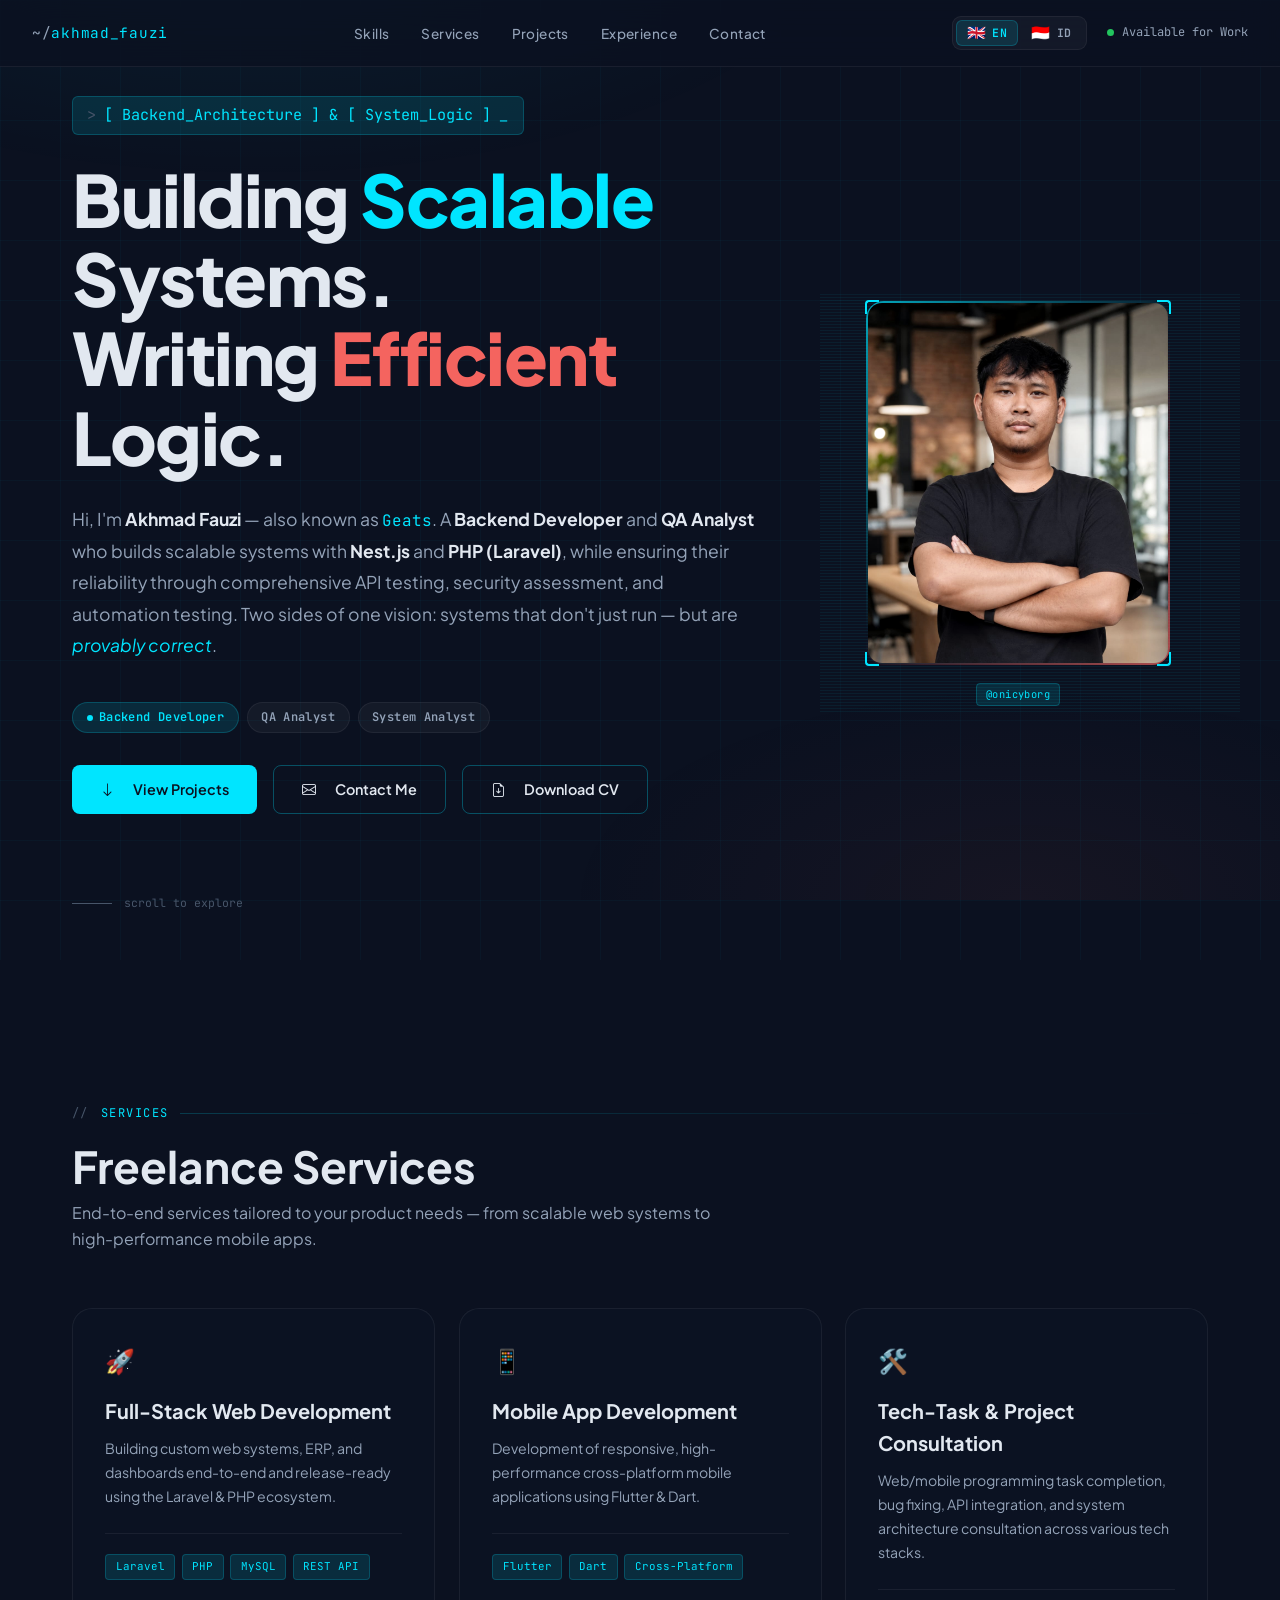
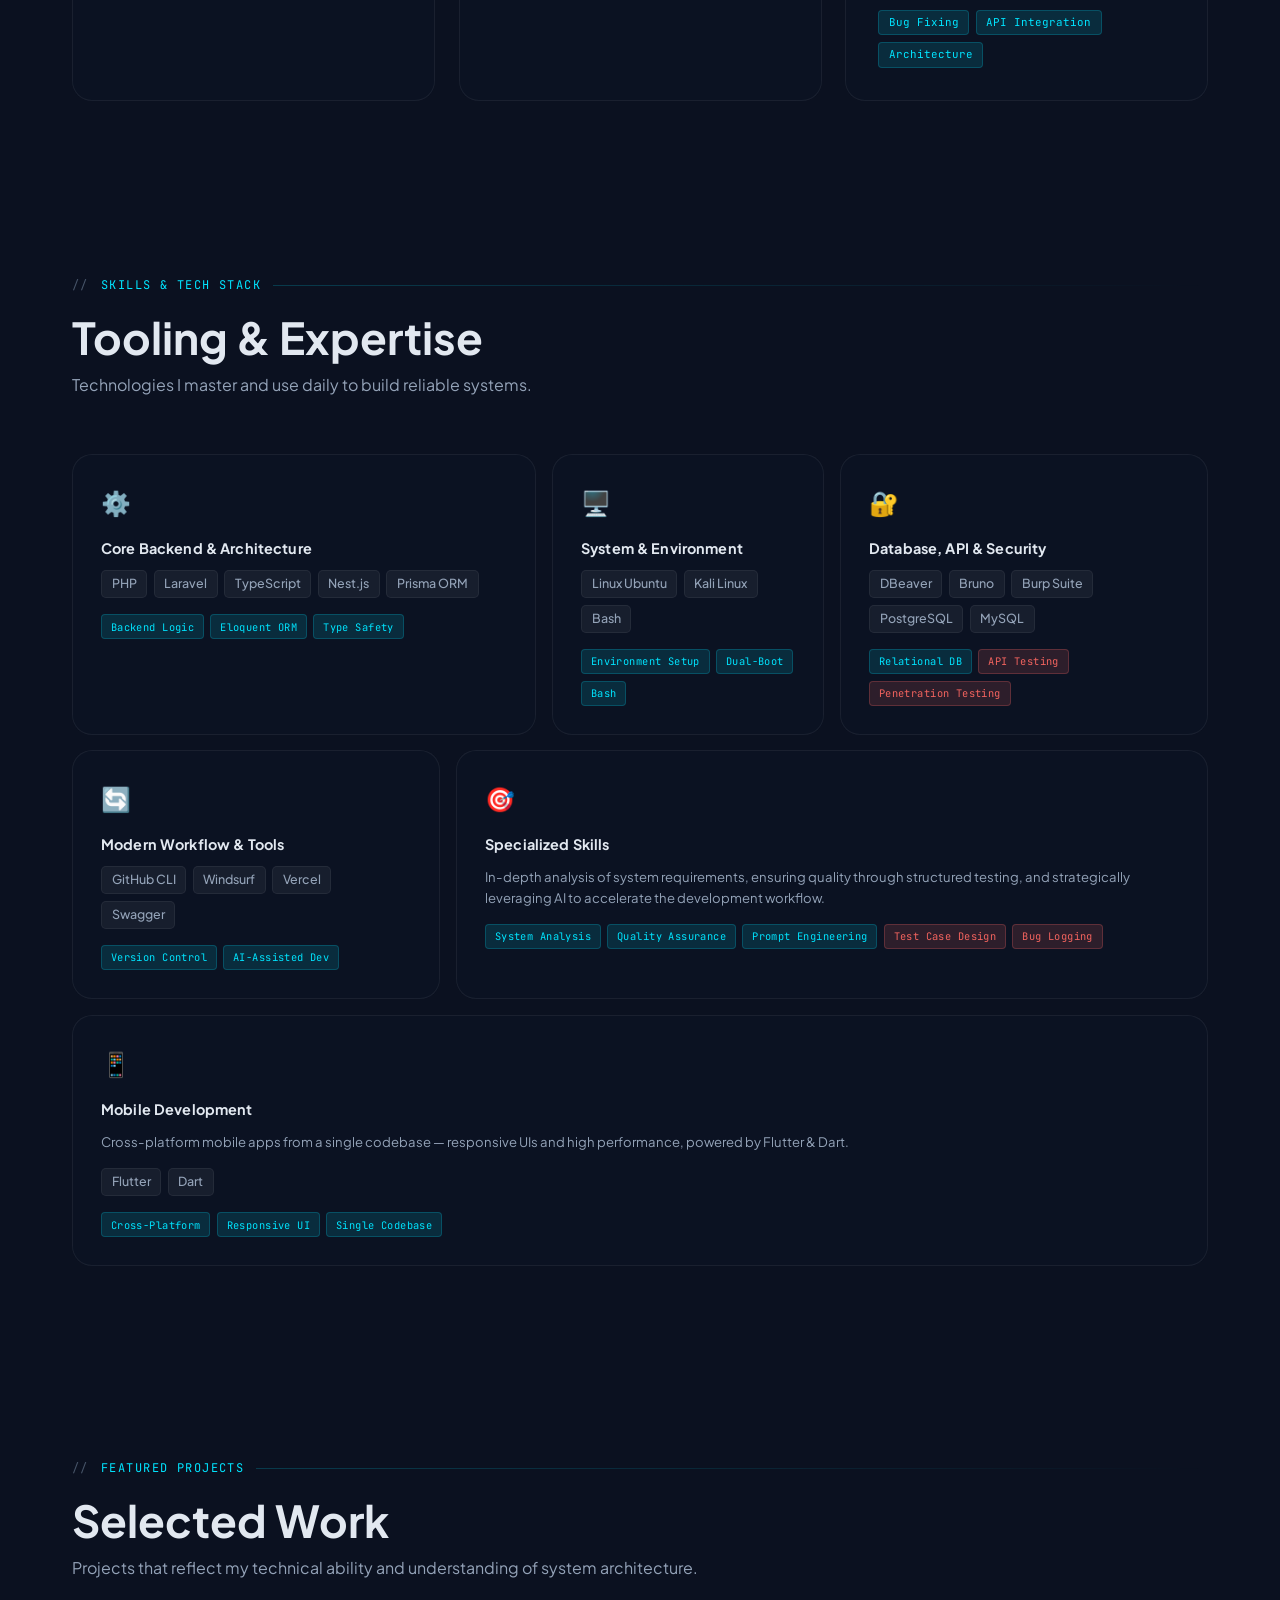
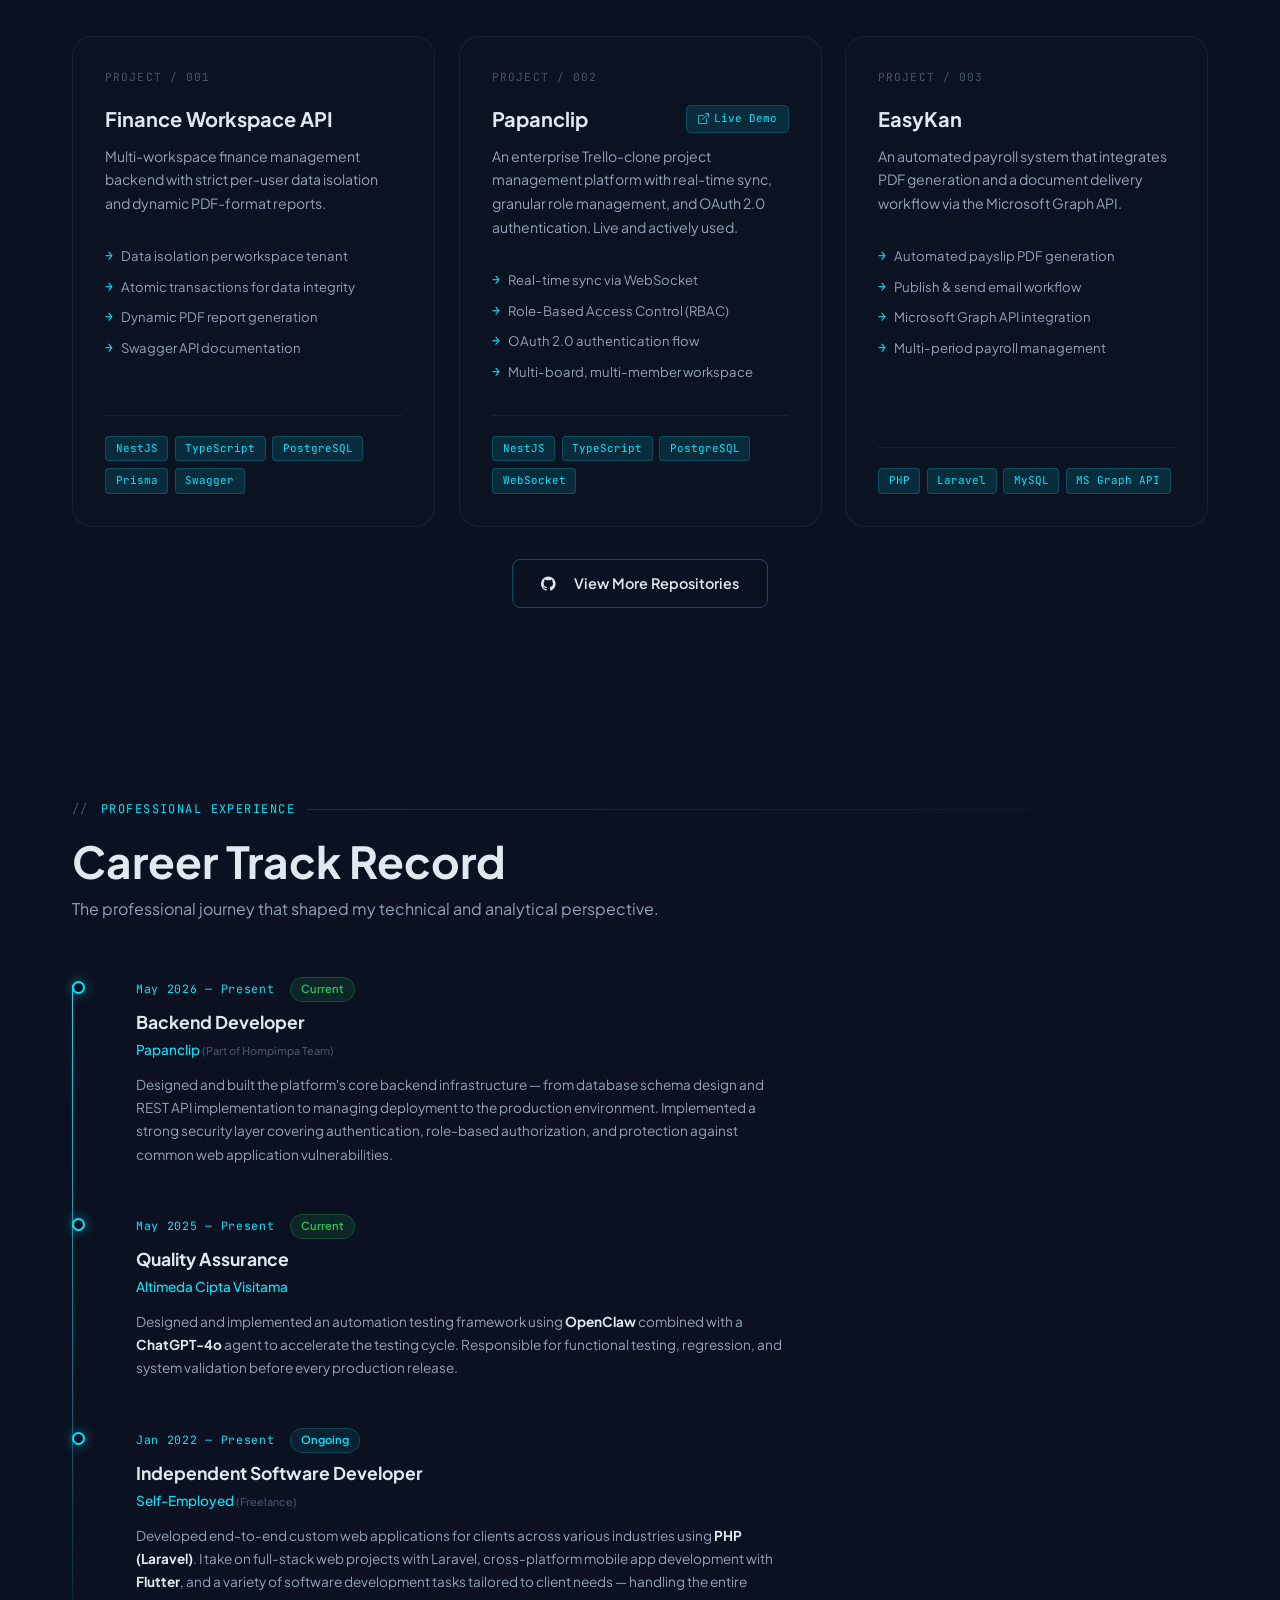
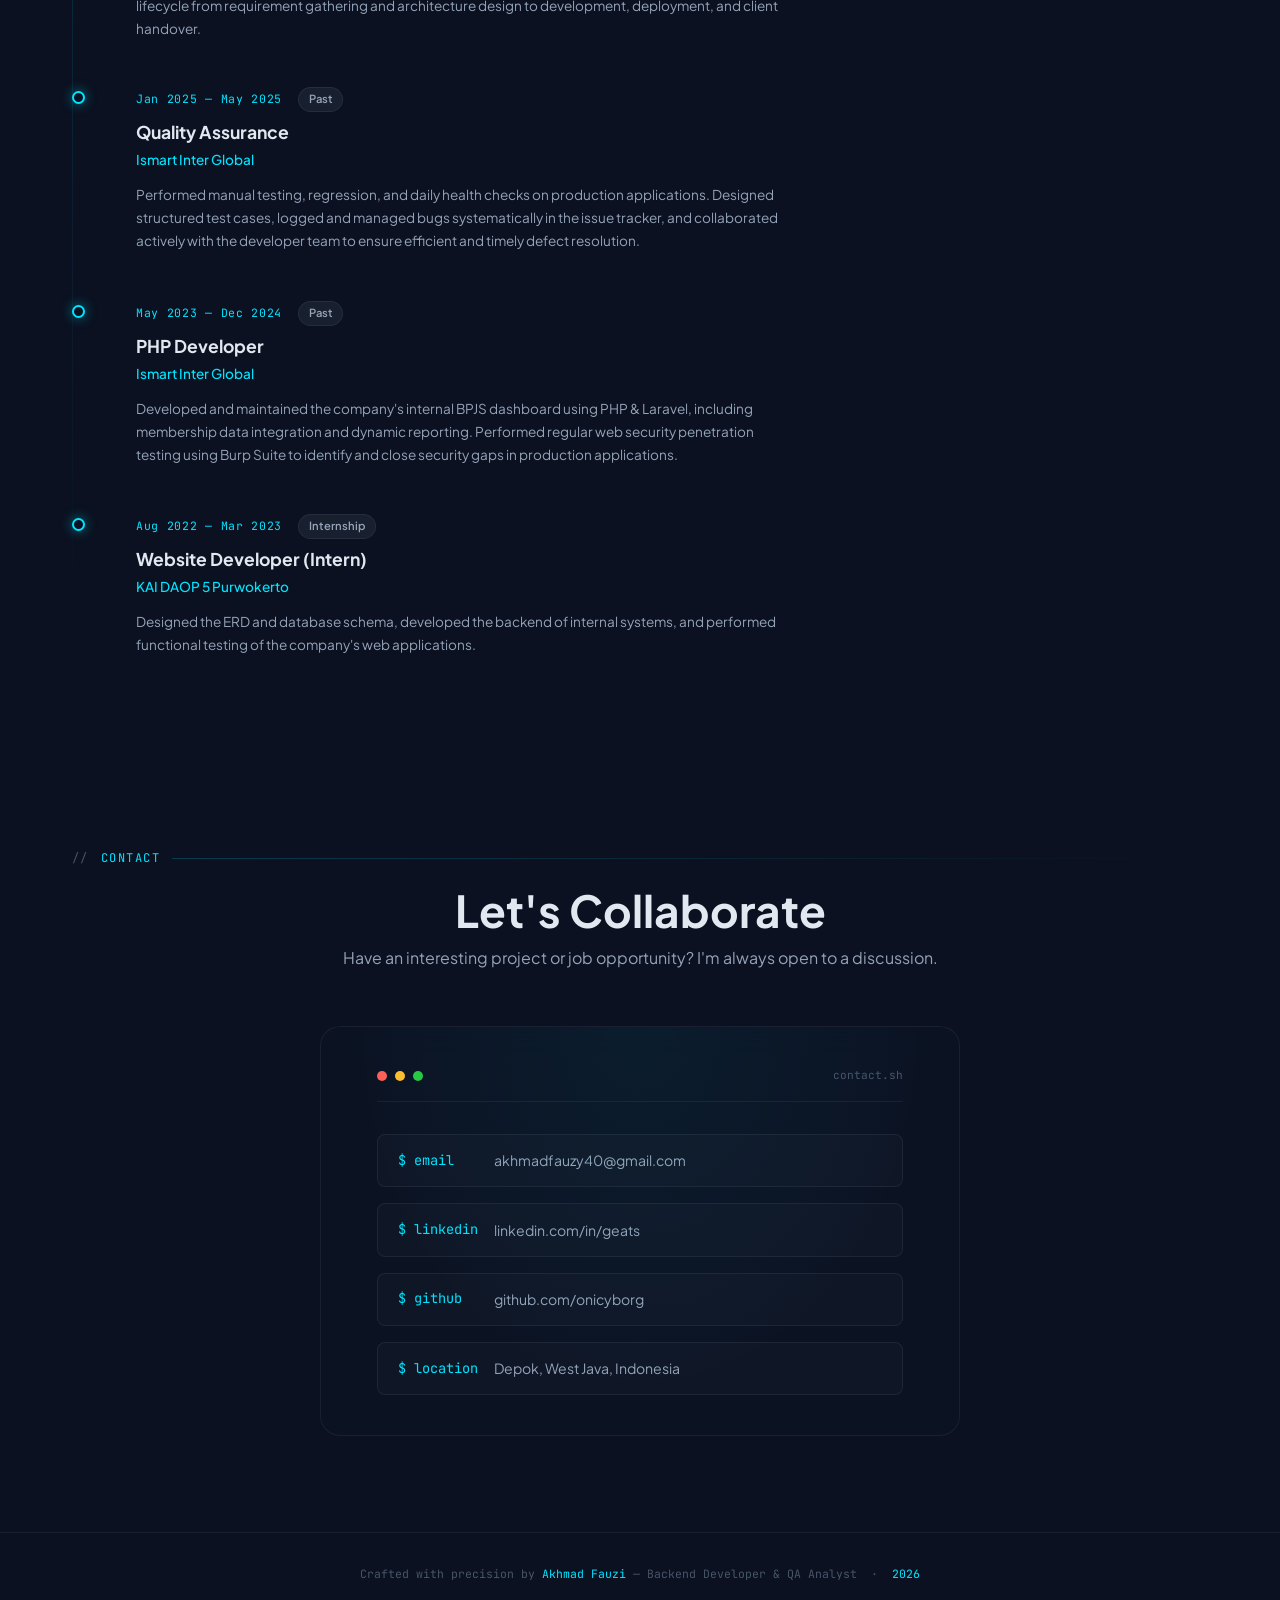
==== commit bfeb0547: "feat: add button download cv" ====
--- a/index.html
+++ b/index.html
@@ -3,7 +3,9 @@
   <head>
     <meta charset="UTF-8" />
     <meta name="viewport" content="width=device-width, initial-scale=1.0" />
-    <title>Akhmad Fauzi — System Analyst & Full-Stack Engineer</title>
+    <link rel="icon" type="image/png" href="geats.png" />
+    <link rel="apple-touch-icon" href="geats.png" />
+    <title>Akhmad Fauzi — System Analyst & Backend Engineer</title>
     <link rel="preconnect" href="https://fonts.googleapis.com" />
     <link rel="preconnect" href="https://fonts.gstatic.com" crossorigin />
     <link
@@ -1390,6 +1392,10 @@
                 <i class="bi bi-envelope"></i>&nbsp;
                 <span data-i18n="hero.btnContact">Contact Me</span>
               </a>
+              <a href="CV-Akhmad Fauzi.pdf" download="CV-Akhmad-Fauzi.pdf" class="btn btn-ghost">
+                <i class="bi bi-file-earmark-arrow-down"></i>&nbsp;
+                <span data-i18n="hero.btnCV">Download CV</span>
+              </a>
             </div>
 
             <div class="hero-scroll-hint">
@@ -2003,6 +2009,7 @@
             'Hi, I\'m <strong style="color:var(--text-primary)">Akhmad Fauzi</strong> — also known as <span style="color:var(--cyan);font-family:var(--font-mono);font-size:0.9em;">Geats</span>. A <strong style="color:var(--text-primary)">Backend Developer</strong> and <strong style="color:var(--text-primary)">QA Analyst</strong> who builds scalable systems with <strong style="color:var(--text-primary)">Nest.js</strong> and <strong style="color:var(--text-primary)">PHP (Laravel)</strong>, while ensuring their reliability through comprehensive API testing, security assessment, and automation testing. Two sides of one vision: systems that don\'t just run — but are <em style="color:var(--cyan)">provably correct</em>.',
           "hero.btnProjects": "View Projects",
           "hero.btnContact": "Contact Me",
+          "hero.btnCV": "Download CV",
 
           "skills.heading": "Tooling &amp; Expertise",
           "skills.sub":
@@ -2093,6 +2100,7 @@
             'Hi, saya <strong style="color:var(--text-primary)">Akhmad Fauzi</strong> — dikenal sebagai <span style="color:var(--cyan);font-family:var(--font-mono);font-size:0.9em;">Geats</span>. Seorang <strong style="color:var(--text-primary)">Backend Developer</strong> sekaligus <strong style="color:var(--text-primary)">QA Analyst</strong> yang membangun sistem terukur menggunakan <strong style="color:var(--text-primary)">Nest.js</strong> dan <strong style="color:var(--text-primary)">PHP (Laravel)</strong>, sekaligus memastikan keandalannya melalui pengujian API yang komprehensif, security assessment, dan automation testing. Dua sisi dari satu visi: sistem yang tidak hanya berjalan — tetapi <em style="color:var(--cyan)">terbukti benar</em>.',
           "hero.btnProjects": "Lihat Proyek",
           "hero.btnContact": "Hubungi Saya",
+          "hero.btnCV": "Unduh CV",
 
           "skills.heading": "Perangkat &amp; Keahlian",
           "skills.sub":
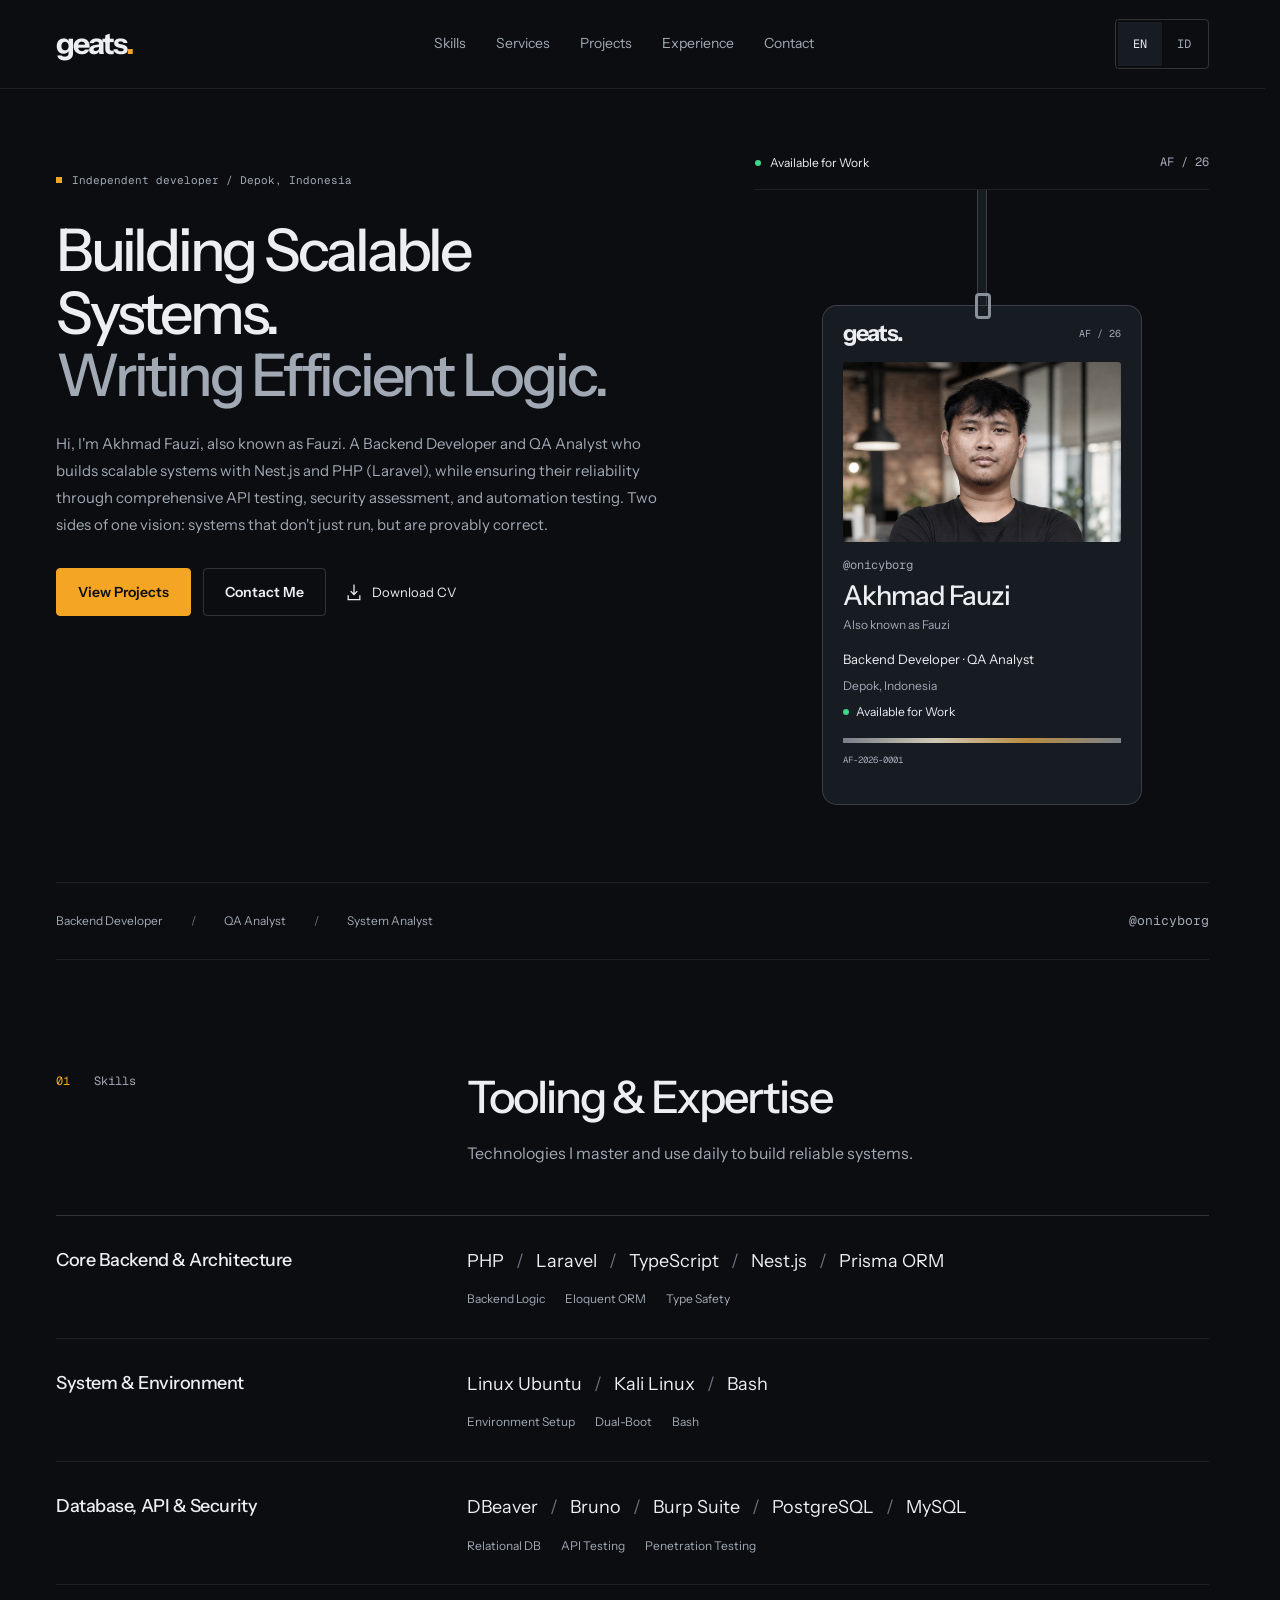
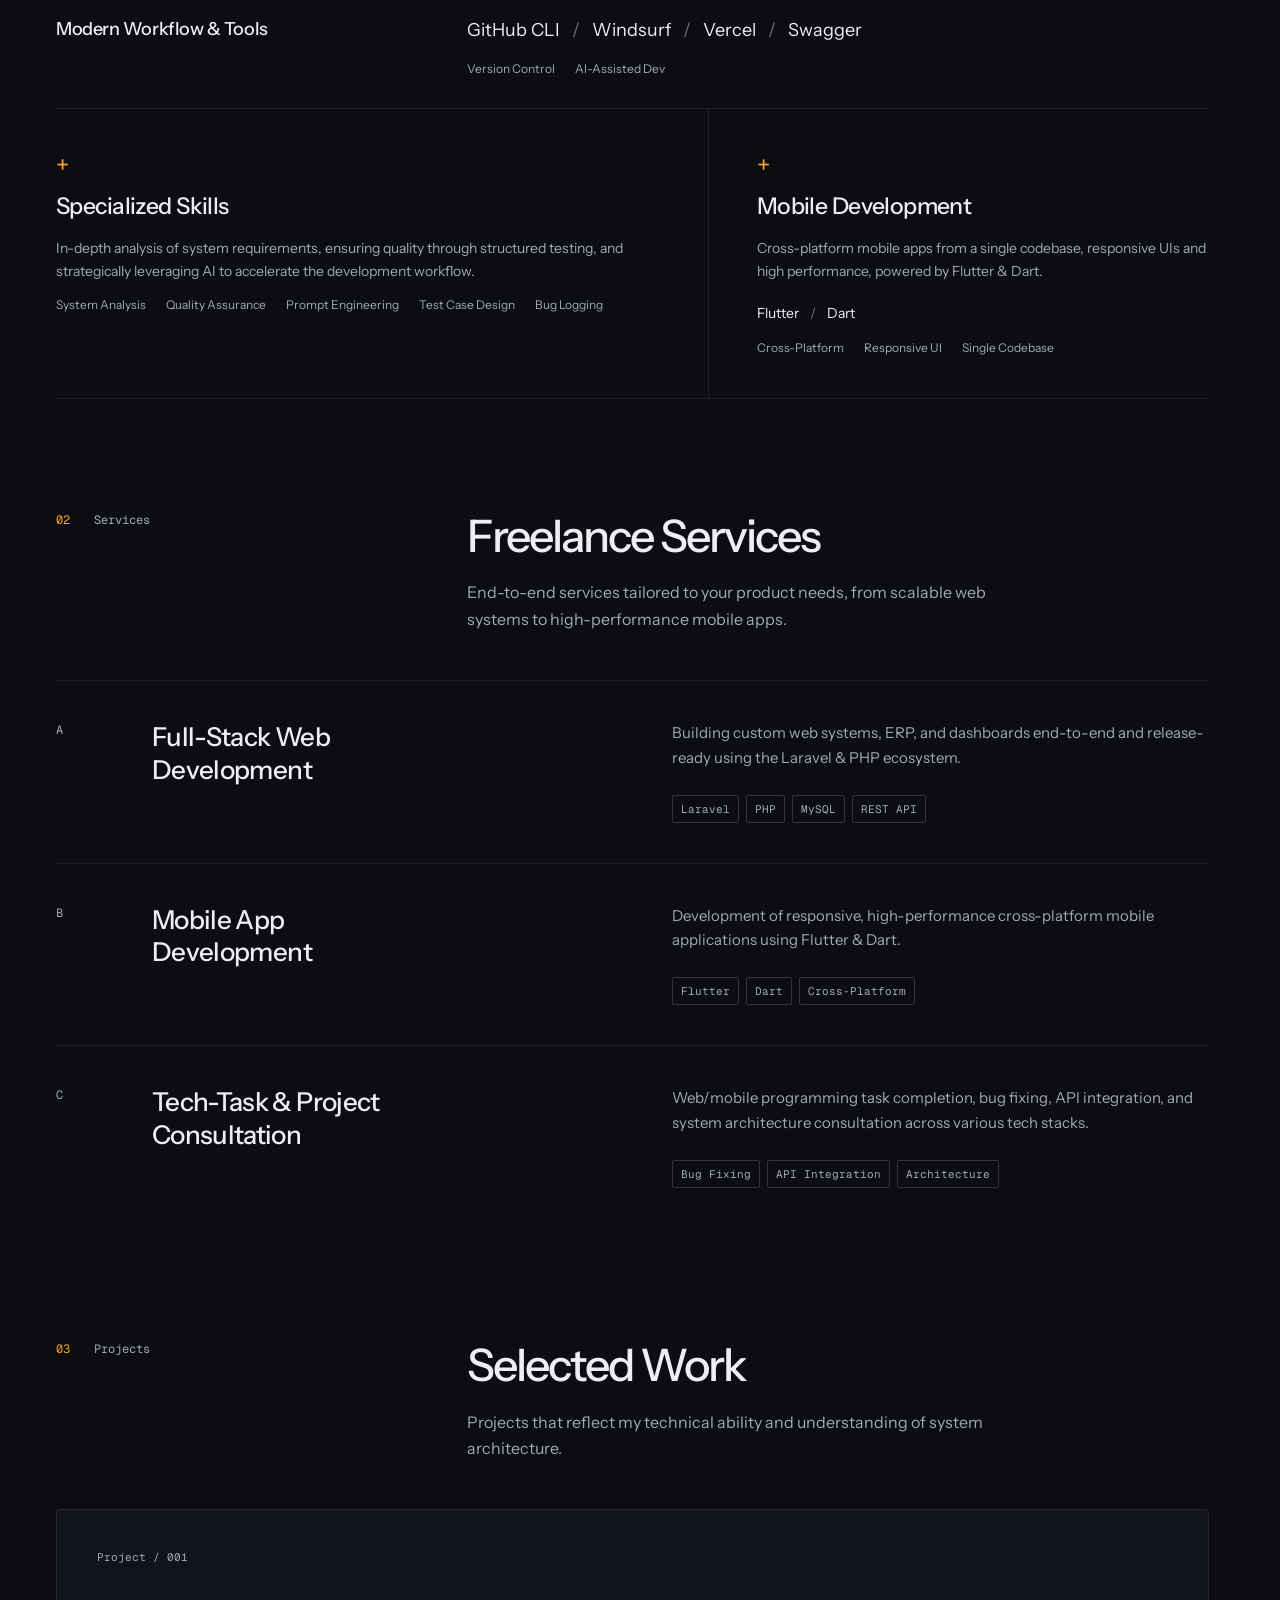
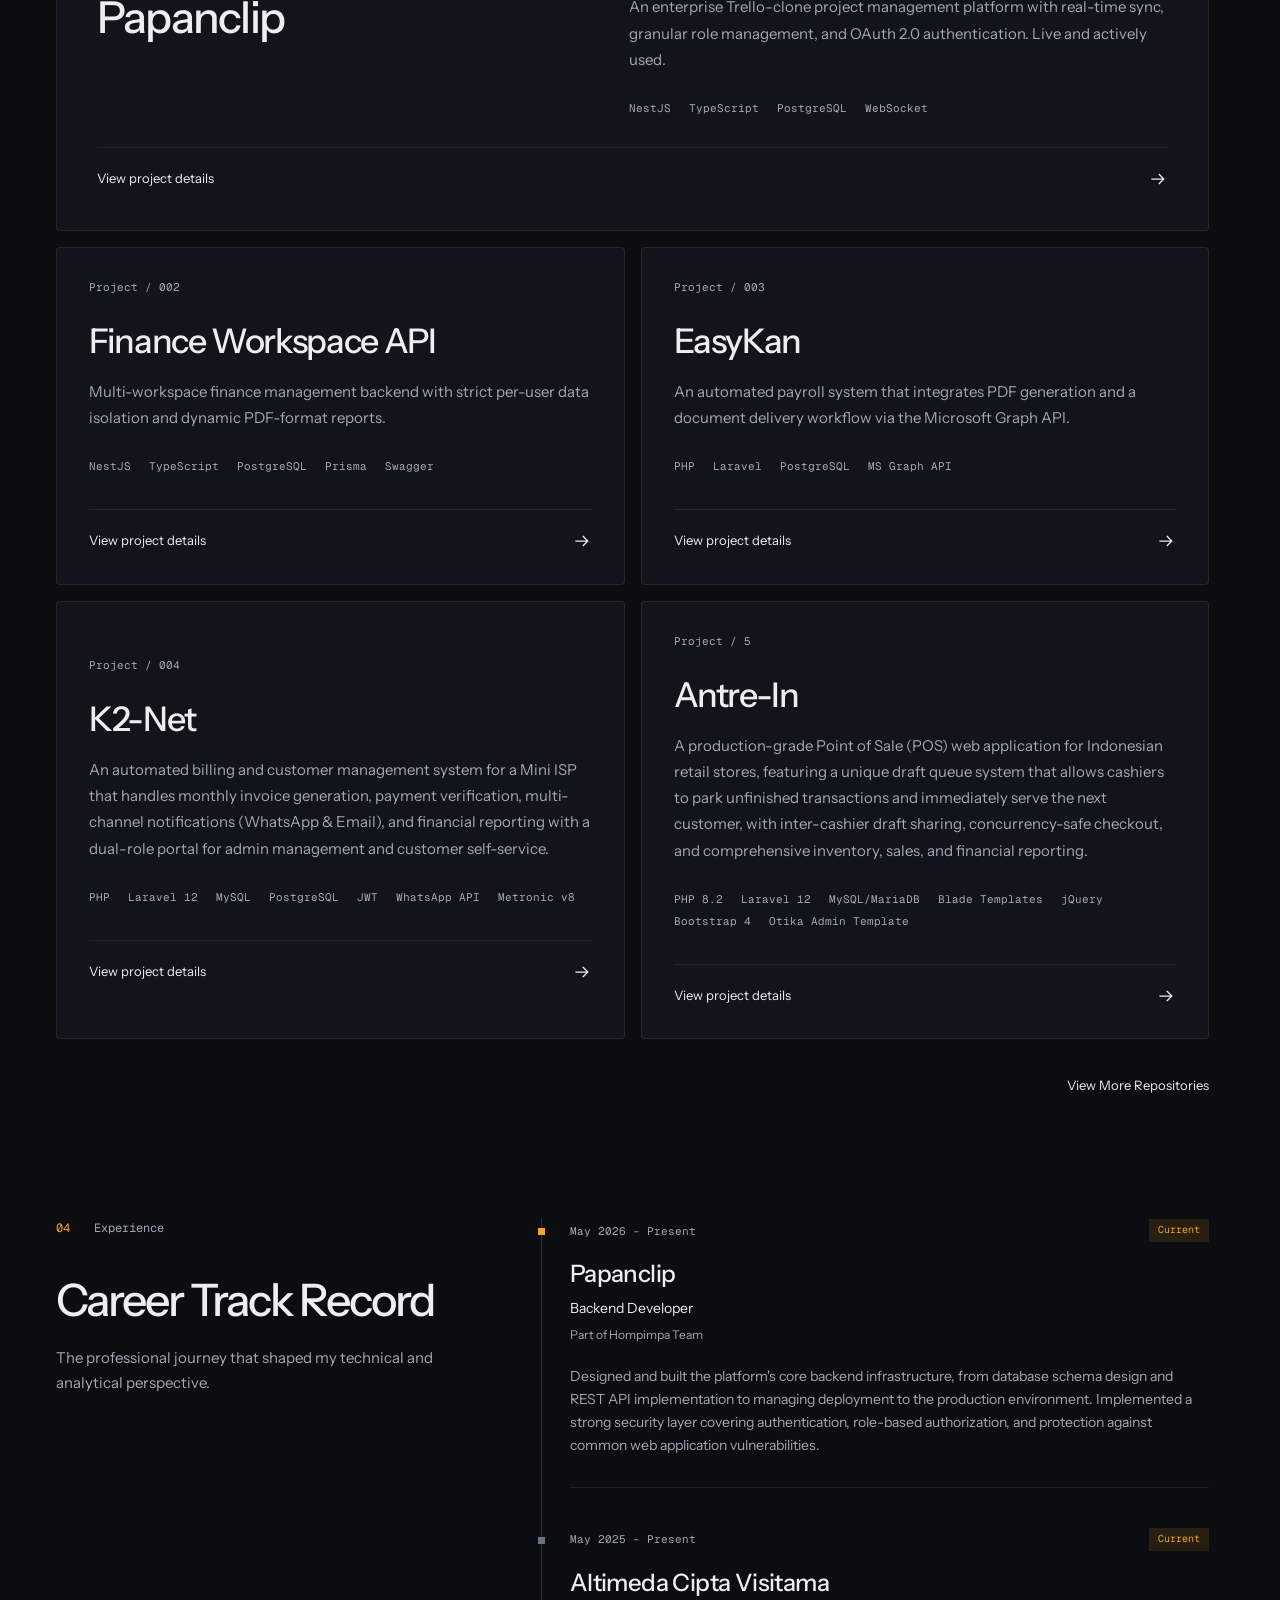
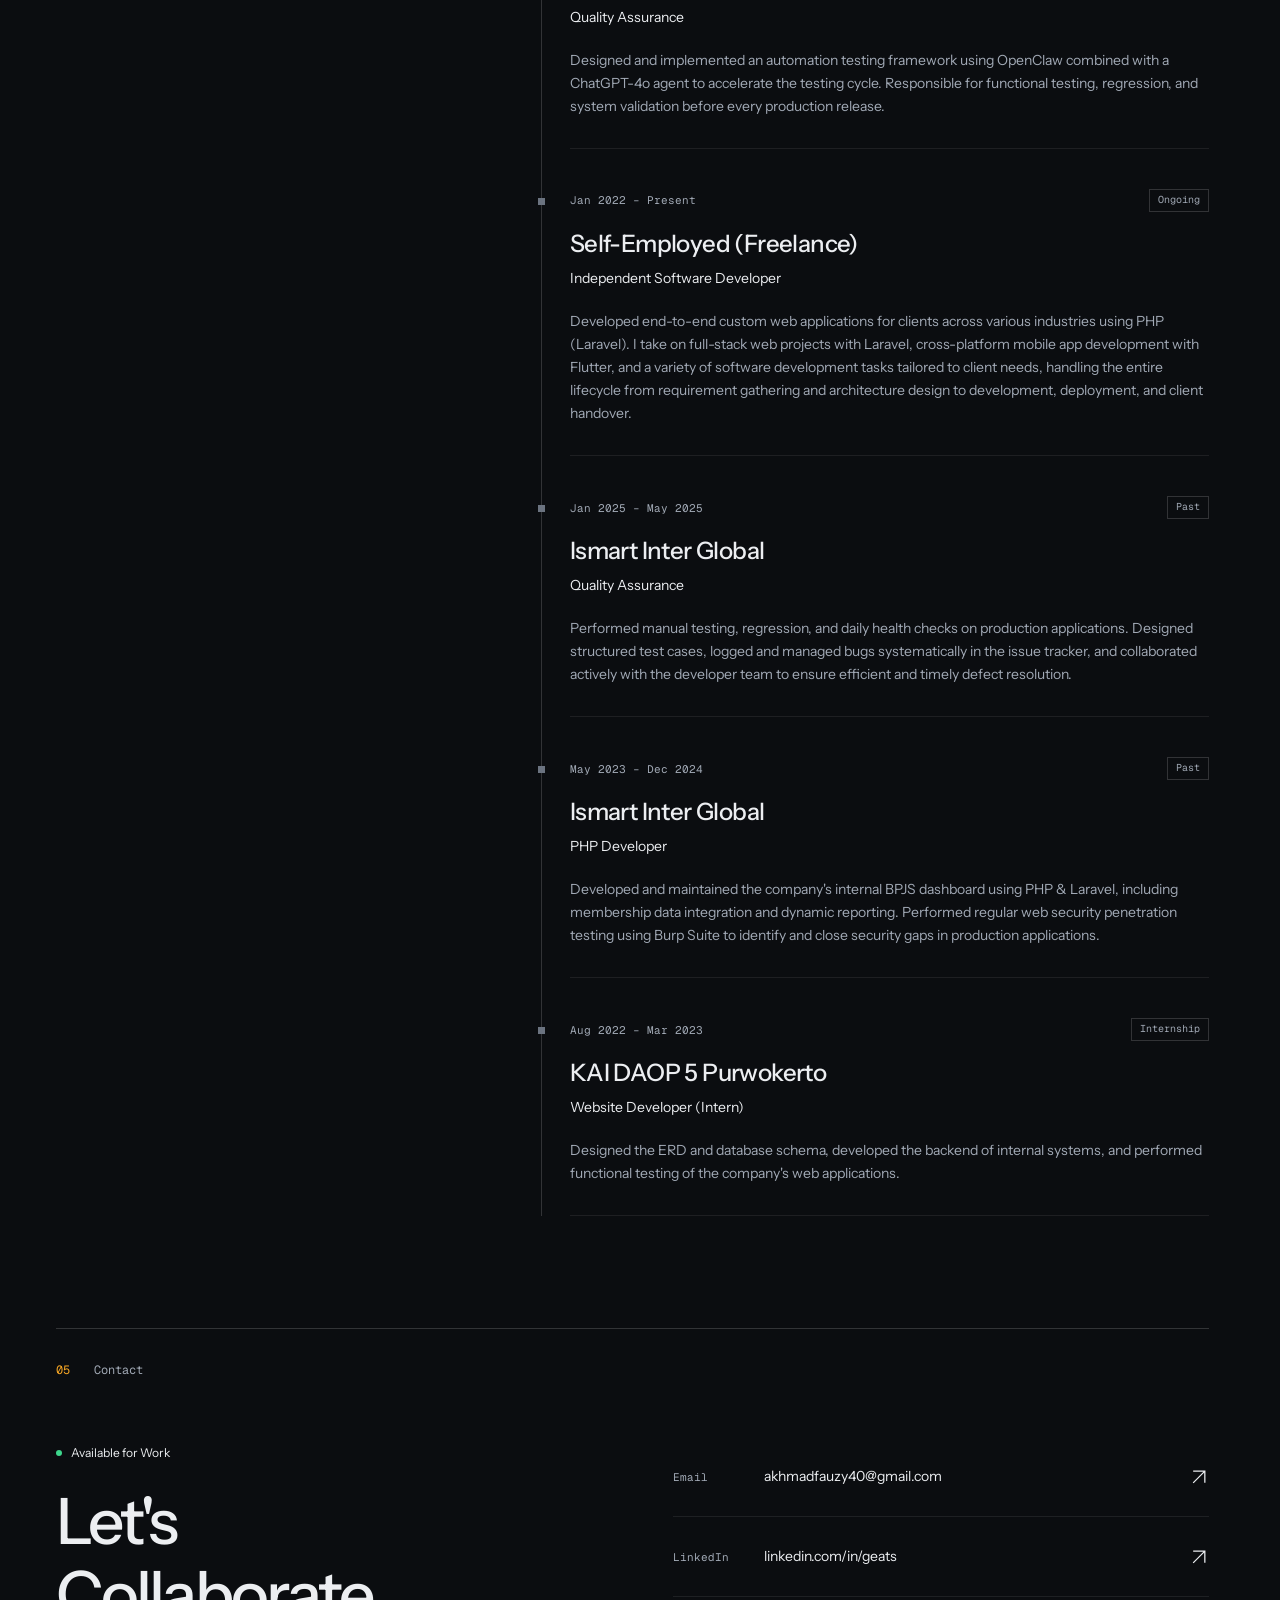
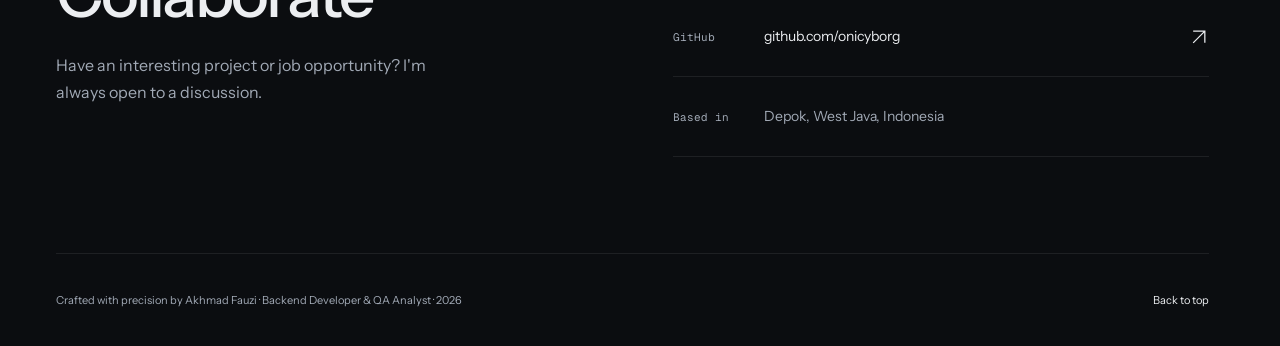
==== commit e26b9183: "feat: revamp portfolio with interactive ID card and project galleries" ====
--- a/index.html
+++ b/index.html
@@ -1,2315 +1,76 @@
 <!doctype html>
 <html lang="en">
-  <head>
-    <meta charset="UTF-8" />
-    <meta name="viewport" content="width=device-width, initial-scale=1.0" />
-    <link rel="icon" type="image/png" href="geats.png" />
-    <link rel="apple-touch-icon" href="geats.png" />
-    <title>Akhmad Fauzi — System Analyst & Backend Engineer</title>
-    <link rel="preconnect" href="https://fonts.googleapis.com" />
-    <link rel="preconnect" href="https://fonts.gstatic.com" crossorigin />
-    <link
-      href="https://fonts.googleapis.com/css2?family=Plus+Jakarta+Sans:wght@300;400;500;600;700;800&family=JetBrains+Mono:wght@400;500;700&display=swap"
-      rel="stylesheet"
-    />
-    <link
-      rel="stylesheet"
-      href="https://cdn.jsdelivr.net/npm/bootstrap-icons@1.11.3/font/bootstrap-icons.min.css"
-    />
-    <style>
-      /* =============================================
-       CSS CUSTOM PROPERTIES
-    ============================================= */
-      :root {
-        --bg-deep: #0b1120;
-        --bg-mid: #0d1526;
-        --bg-card: rgba(13, 21, 38, 0.6);
-        --bg-card-hover: rgba(0, 229, 255, 0.04);
-        --text-primary: #e2e8f0;
-        --text-muted: #94a3b8;
-        --text-dim: #475569;
-        --cyan: #00e5ff;
-        --cyan-dim: rgba(0, 229, 255, 0.12);
-        --cyan-glow: rgba(0, 229, 255, 0.25);
-        --cyan-border: rgba(0, 229, 255, 0.2);
-        --red: #f4645f;
-        --red-dim: rgba(244, 100, 95, 0.15);
-        --border: rgba(255, 255, 255, 0.06);
-        --border-hover: rgba(0, 229, 255, 0.3);
-        --font-sans: "Plus Jakarta Sans", sans-serif;
-        --font-mono: "JetBrains Mono", monospace;
-        --radius: 12px;
-        --radius-lg: 20px;
-        --transition: 0.3s cubic-bezier(0.4, 0, 0.2, 1);
-      }
-
-      /* =============================================
-       RESET & BASE
-    ============================================= */
-      *,
-      *::before,
-      *::after {
-        box-sizing: border-box;
-        margin: 0;
-        padding: 0;
-      }
-
-      html {
-        scroll-behavior: smooth;
-      }
-
-      body {
-        font-family: var(--font-sans);
-        background-color: var(--bg-deep);
-        color: var(--text-primary);
-        line-height: 1.6;
-        overflow-x: hidden;
-        cursor: default;
-      }
-
-      a {
-        color: inherit;
-        text-decoration: none;
-      }
-
-      /* =============================================
-       SCROLLBAR
-    ============================================= */
-      ::-webkit-scrollbar {
-        width: 5px;
-      }
-
-      ::-webkit-scrollbar-track {
-        background: var(--bg-deep);
-      }
-
-      ::-webkit-scrollbar-thumb {
-        background: var(--cyan-border);
-        border-radius: 10px;
-      }
-
-      /* =============================================
-       GRID NOISE BACKGROUND
-    ============================================= */
-      body::before {
-        content: "";
-        position: fixed;
-        inset: -60px;
-        background-image:
-          linear-gradient(rgba(0, 229, 255, 0.03) 1px, transparent 1px),
-          linear-gradient(90deg, rgba(0, 229, 255, 0.03) 1px, transparent 1px);
-        background-size: 60px 60px;
-        pointer-events: none;
-        z-index: 0;
-        transform: translate3d(var(--grid-x, 0px), var(--grid-y, 0px), 0);
-        transition: transform 0.25s ease-out;
-        will-change: transform;
-      }
-
-      /* Radial glow blobs */
-      body::after {
-        content: "";
-        position: fixed;
-        inset: 0;
-        background:
-          radial-gradient(
-            ellipse 80% 50% at 20% -10%,
-            rgba(0, 229, 255, 0.07) 0%,
-            transparent 60%
-          ),
-          radial-gradient(
-            ellipse 60% 40% at 80% 100%,
-            rgba(244, 100, 95, 0.05) 0%,
-            transparent 60%
-          );
-        pointer-events: none;
-        z-index: 0;
-      }
-
-      /* =============================================
-       INTERACTIVE CURSOR GLOW
-    ============================================= */
-      .cursor-glow {
-        position: fixed;
-        top: 0;
-        left: 0;
-        width: 600px;
-        height: 600px;
-        margin-left: -300px;
-        margin-top: -300px;
-        border-radius: 50%;
-        background: radial-gradient(
-          circle,
-          rgba(0, 229, 255, 0.1) 0%,
-          rgba(0, 229, 255, 0.04) 35%,
-          transparent 70%
-        );
-        pointer-events: none;
-        z-index: 0;
-        opacity: 0;
-        transition: opacity 0.5s ease;
-        will-change: transform;
-      }
-
-      /* =============================================
-       SCROLL REVEAL ANIMATION
-    ============================================= */
-      .reveal {
-        opacity: 0;
-        transform: translateY(32px);
-        transition:
-          opacity 0.7s cubic-bezier(0.22, 1, 0.36, 1),
-          transform 0.7s cubic-bezier(0.22, 1, 0.36, 1);
-        will-change: opacity, transform;
-      }
-
-      .reveal.in-view {
-        opacity: 1;
-        transform: none;
-      }
-
-      @media (prefers-reduced-motion: reduce) {
-        .cursor-glow {
-          display: none;
-        }
-
-        body::before {
-          transform: none !important;
-        }
-
-        .reveal {
-          opacity: 1 !important;
-          transform: none !important;
-          transition: none !important;
-        }
-      }
-
-      /* =============================================
-       NAV
-    ============================================= */
-      nav {
-        position: fixed;
-        top: 0;
-        left: 0;
-        right: 0;
-        z-index: 100;
-        display: flex;
-        align-items: center;
-        justify-content: space-between;
-        padding: 1rem 2rem;
-        background: rgba(11, 17, 32, 0.75);
-        backdrop-filter: blur(20px);
-        -webkit-backdrop-filter: blur(20px);
-        border-bottom: 1px solid var(--border);
-      }
-
-      .nav-logo {
-        font-family: var(--font-mono);
-        font-size: 0.9rem;
-        color: var(--cyan);
-        letter-spacing: 0.05em;
-      }
-
-      .nav-logo span {
-        color: var(--text-muted);
-      }
-
-      .nav-links {
-        display: flex;
-        gap: 2rem;
-        list-style: none;
-      }
-
-      .nav-links a {
-        font-size: 0.85rem;
-        font-weight: 500;
-        color: var(--text-muted);
-        transition: color var(--transition);
-        letter-spacing: 0.03em;
-      }
-
-      .nav-links a:hover {
-        color: var(--cyan);
-      }
-
-      .nav-status {
-        display: flex;
-        align-items: center;
-        gap: 0.5rem;
-        font-family: var(--font-mono);
-        font-size: 0.75rem;
-        color: var(--text-muted);
-      }
-
-      .status-dot {
-        width: 7px;
-        height: 7px;
-        background: #22c55e;
-        border-radius: 50%;
-        animation: pulse-dot 2s ease-in-out infinite;
-      }
-
-      @keyframes pulse-dot {
-        0%,
-        100% {
-          opacity: 1;
-          box-shadow: 0 0 0 0 rgba(34, 197, 94, 0.4);
-        }
-
-        50% {
-          opacity: 0.7;
-          box-shadow: 0 0 0 5px rgba(34, 197, 94, 0);
-        }
-      }
-
-      /* =============================================
-       LAYOUT
-    ============================================= */
-      main {
-        position: relative;
-        z-index: 1;
-      }
-
-      section {
-        padding: 6rem 2rem;
-        max-width: 1200px;
-        margin: 0 auto;
-      }
-
-      .section-label {
-        display: flex;
-        align-items: center;
-        gap: 0.75rem;
-        font-family: var(--font-mono);
-        font-size: 0.75rem;
-        color: var(--cyan);
-        letter-spacing: 0.12em;
-        text-transform: uppercase;
-        margin-bottom: 1rem;
-      }
-
-      .section-label::before {
-        content: "//";
-        color: var(--text-dim);
-      }
-
-      .section-label::after {
-        content: "";
-        flex: 1;
-        height: 1px;
-        background: linear-gradient(to right, var(--cyan-border), transparent);
-      }
-
-      .section-heading {
-        font-size: clamp(1.75rem, 4vw, 2.75rem);
-        font-weight: 700;
-        color: var(--text-primary);
-        line-height: 1.2;
-        margin-bottom: 0.5rem;
-      }
-
-      .section-sub {
-        color: var(--text-muted);
-        font-size: 1rem;
-        max-width: 55ch;
-        margin-bottom: 3.5rem;
-      }
-
-      /* =============================================
-       HERO SECTION
-    ============================================= */
-      #hero {
-        min-height: 100vh;
-        display: flex;
-        flex-direction: column;
-        justify-content: center;
-        padding-top: 6rem;
-        max-width: 1200px;
-        margin: 0 auto;
-      }
-
-      .hero-eyebrow {
-        font-family: var(--font-mono);
-        font-size: clamp(0.75rem, 2vw, 0.95rem);
-        color: var(--cyan);
-        margin-bottom: 1.5rem;
-        display: inline-flex;
-        align-items: center;
-        gap: 0.5rem;
-        padding: 0.4rem 0.9rem;
-        background: var(--cyan-dim);
-        border: 1px solid var(--cyan-border);
-        border-radius: 6px;
-        width: fit-content;
-        animation: fadeInUp 0.8s ease both;
-      }
-
-      .hero-eyebrow::before {
-        content: ">";
-        color: var(--text-dim);
-      }
-
-      .hero-headline {
-        font-size: clamp(2.2rem, 6vw, 4.5rem);
-        font-weight: 800;
-        line-height: 1.1;
-        letter-spacing: -0.02em;
-        margin-bottom: 1.75rem;
-        animation: fadeInUp 0.8s 0.1s ease both;
-      }
-
-      .hero-headline .accent {
-        color: var(--cyan);
-      }
-
-      .hero-headline .accent-red {
-        color: var(--red);
-      }
-
-      .hero-desc {
-        font-size: clamp(0.95rem, 2vw, 1.1rem);
-        color: var(--text-muted);
-        max-width: 68ch;
-        line-height: 1.8;
-        margin-bottom: 2.5rem;
-        animation: fadeInUp 0.8s 0.2s ease both;
-      }
-
-      .hero-cta {
-        display: flex;
-        gap: 1rem;
-        flex-wrap: wrap;
-        animation: fadeInUp 0.8s 0.3s ease both;
-      }
-
-      .btn {
-        display: inline-flex;
-        align-items: center;
-        gap: 0.5rem;
-        padding: 0.75rem 1.75rem;
-        border-radius: 8px;
-        font-weight: 600;
-        font-size: 0.9rem;
-        transition: all var(--transition);
-        cursor: pointer;
-        border: none;
-      }
-
-      .btn-primary {
-        background: var(--cyan);
-        color: var(--bg-deep);
-      }
-
-      .btn-primary:hover {
-        background: #33eaff;
-        box-shadow: 0 0 30px rgba(0, 229, 255, 0.4);
-        transform: translateY(-2px);
-      }
-
-      .btn-ghost {
-        background: transparent;
-        color: var(--text-primary);
-        border: 1px solid var(--border-hover);
-      }
-
-      .btn-ghost:hover {
-        border-color: var(--cyan);
-        color: var(--cyan);
-        background: var(--cyan-dim);
-        transform: translateY(-2px);
-      }
-
-      .hero-scroll-hint {
-        margin-top: 5rem;
-        display: flex;
-        align-items: center;
-        gap: 0.75rem;
-        color: var(--text-dim);
-        font-family: var(--font-mono);
-        font-size: 0.72rem;
-        animation: fadeInUp 0.8s 0.5s ease both;
-      }
-
-      /* =============================================
-   HERO — TWO COLUMN LAYOUT
-============================================= */
-      #hero {
-        min-height: 100vh;
-        display: flex;
-        flex-direction: column;
-        justify-content: center;
-        padding-top: 6rem;
-        max-width: 1200px;
-        margin: 0 auto;
-      }
-
-      .hero-inner {
-        display: grid;
-        grid-template-columns: 1fr 380px;
-        align-items: center;
-        gap: 4rem;
-      }
-
-      .hero-content {
-        display: flex;
-        flex-direction: column;
-      }
-
-      /* Role badges */
-      .hero-roles {
-        display: flex;
-        flex-wrap: wrap;
-        gap: 0.5rem;
-        margin-bottom: 2rem;
-        animation: fadeInUp 0.8s 0.25s ease both;
-      }
-
-      .role-badge {
-        display: inline-flex;
-        align-items: center;
-        gap: 0.4rem;
-        padding: 0.3rem 0.85rem;
-        border-radius: 20px;
-        font-size: 0.75rem;
-        font-weight: 600;
-        font-family: var(--font-mono);
-        letter-spacing: 0.03em;
-        background: rgba(255, 255, 255, 0.04);
-        border: 1px solid var(--border);
-        color: var(--text-muted);
-      }
-
-      .role-badge.active {
-        background: var(--cyan-dim);
-        border-color: var(--cyan-border);
-        color: var(--cyan);
-      }
-
-      .role-dot {
-        width: 6px;
-        height: 6px;
-        background: var(--cyan);
-        border-radius: 50%;
-        animation: pulse-dot 2s ease-in-out infinite;
-      }
-
-      /* Photo */
-      .hero-photo-wrap {
-        display: flex;
-        flex-direction: column;
-        align-items: center;
-        gap: 1rem;
-        animation: fadeInUp 0.9s 0.35s ease both;
-      }
-
-      .hero-photo-frame {
-        position: relative;
-        width: 300px;
-        height: 360px;
-        border-radius: 16px;
-        overflow: visible;
-      }
-
-      .photo-glow {
-        position: absolute;
-        inset: -2px;
-        border-radius: 18px;
-        background: linear-gradient(
-          135deg,
-          var(--cyan),
-          transparent 50%,
-          var(--red) 100%
-        );
-        z-index: 0;
-        opacity: 0.7;
-        animation: glow-rotate 6s linear infinite;
-      }
-
-      @keyframes glow-rotate {
-        0% {
-          opacity: 0.5;
-          filter: blur(2px);
-        }
-
-        50% {
-          opacity: 0.9;
-          filter: blur(4px);
-        }
-
-        100% {
-          opacity: 0.5;
-          filter: blur(2px);
-        }
-      }
-
-      .hero-photo {
-        position: relative;
-        z-index: 1;
-        width: 100%;
-        height: 100%;
-        object-fit: cover;
-        object-position: top center;
-        border-radius: 14px;
-        display: block;
-        filter: grayscale(15%) contrast(1.05);
-        transition: filter var(--transition);
-      }
-
-      .hero-photo-frame:hover .hero-photo {
-        filter: grayscale(0%) contrast(1.1);
-      }
-
-      /* Corner decorators */
-      .photo-corner {
-        position: absolute;
-        width: 14px;
-        height: 14px;
-        z-index: 3;
-        pointer-events: none;
-      }
-
-      .photo-corner.tl {
-        top: -3px;
-        left: -3px;
-        border-top: 2px solid var(--cyan);
-        border-left: 2px solid var(--cyan);
-        border-radius: 4px 0 0 0;
-      }
-
-      .photo-corner.tr {
-        top: -3px;
-        right: -3px;
-        border-top: 2px solid var(--cyan);
-        border-right: 2px solid var(--cyan);
-        border-radius: 0 4px 0 0;
-      }
-
-      .photo-corner.bl {
-        bottom: -3px;
-        left: -3px;
-        border-bottom: 2px solid var(--cyan);
-        border-left: 2px solid var(--cyan);
-        border-radius: 0 0 0 4px;
-      }
-
-      .photo-corner.br {
-        bottom: -3px;
-        right: -3px;
-        border-bottom: 2px solid var(--cyan);
-        border-right: 2px solid var(--cyan);
-        border-radius: 0 0 4px 0;
-      }
-
-      .hero-photo-tag {
-        text-align: center;
-      }
-
-      /* Responsive */
-      @media (max-width: 900px) {
-        .hero-inner {
-          grid-template-columns: 1fr;
-          gap: 2.5rem;
-        }
-
-        .hero-photo-wrap {
-          order: -1;
-          /* foto di atas teks di mobile */
-        }
-
-        .hero-photo-frame {
-          width: 180px;
-          height: 220px;
-        }
-      }
-
-      .scroll-line {
-        width: 40px;
-        height: 1px;
-        background: var(--text-dim);
-      }
-
-      @keyframes fadeInUp {
-        from {
-          opacity: 0;
-          transform: translateY(24px);
-        }
-
-        to {
-          opacity: 1;
-          transform: translateY(0);
-        }
-      }
-
-      /* =============================================
-       SKILLS — BENTO BOX
-    ============================================= */
-      #skills {
-        padding-top: 5rem;
-      }
-
-      .bento-grid {
-        display: grid;
-        grid-template-columns: repeat(12, 1fr);
-        grid-auto-rows: minmax(160px, auto);
-        gap: 1rem;
-      }
-
-      .bento-card {
-        background: var(--bg-card);
-        border: 1px solid var(--border);
-        border-radius: var(--radius-lg);
-        padding: 1.75rem;
-        backdrop-filter: blur(16px);
-        -webkit-backdrop-filter: blur(16px);
-        transition: all var(--transition);
-        position: relative;
-        overflow: hidden;
-      }
-
-      .bento-card::before {
-        content: "";
-        position: absolute;
-        inset: 0;
-        background: radial-gradient(
-          ellipse at top left,
-          rgba(0, 229, 255, 0.06),
-          transparent 70%
-        );
-        opacity: 0;
-        transition: opacity var(--transition);
-        border-radius: inherit;
-      }
-
-      .bento-card:hover {
-        border-color: var(--border-hover);
-        background: var(--bg-card-hover);
-        box-shadow:
-          0 8px 40px rgba(0, 229, 255, 0.1),
-          0 0 0 1px rgba(0, 229, 255, 0.08);
-        transform: translateY(-3px);
-      }
-
-      .bento-card:hover::before {
-        opacity: 1;
-      }
-
-      /* Grid placement */
-      .bento-card:nth-child(1) {
-        grid-column: span 5;
-      }
-
-      .bento-card:nth-child(2) {
-        grid-column: span 3;
-      }
-
-      .bento-card:nth-child(3) {
-        grid-column: span 4;
-      }
-
-      .bento-card:nth-child(4) {
-        grid-column: span 4;
-      }
-
-      .bento-card:nth-child(5) {
-        grid-column: span 8;
-      }
-
-      .bento-card:nth-child(6) {
-        grid-column: span 12;
-      }
-
-      .bento-icon {
-        font-size: 1.5rem;
-        margin-bottom: 1rem;
-      }
-
-      .bento-title {
-        font-size: 0.9rem;
-        font-weight: 700;
-        color: var(--text-primary);
-        margin-bottom: 0.6rem;
-        letter-spacing: 0.01em;
-      }
-
-      .bento-tools {
-        display: flex;
-        flex-wrap: wrap;
-        gap: 0.4rem;
-        margin-bottom: 1rem;
-      }
-
-      .tool-chip {
-        padding: 0.2rem 0.6rem;
-        background: rgba(255, 255, 255, 0.05);
-        border: 1px solid var(--border);
-        border-radius: 5px;
-        font-size: 0.78rem;
-        color: var(--text-muted);
-        font-weight: 500;
-      }
-
-      .bento-tags {
-        display: flex;
-        flex-wrap: wrap;
-        gap: 0.4rem;
-        margin-top: auto;
-      }
-
-      .tag-mono {
-        font-family: var(--font-mono);
-        font-size: 0.65rem;
-        color: var(--cyan);
-        background: var(--cyan-dim);
-        border: 1px solid var(--cyan-border);
-        border-radius: 4px;
-        padding: 0.2rem 0.55rem;
-        letter-spacing: 0.04em;
-      }
-
-      .tag-mono.red {
-        color: var(--red);
-        background: var(--red-dim);
-        border-color: rgba(244, 100, 95, 0.25);
-      }
-
-      /* =============================================
-       PROJECTS
-    ============================================= */
-      .projects-grid {
-        display: grid;
-        grid-template-columns: repeat(auto-fit, minmax(320px, 1fr));
-        gap: 1.5rem;
-      }
-
-      .projects-footer {
-        margin-top: 2rem;
-        text-align: center;
-      }
-
-      .project-card {
-        background: var(--bg-card);
-        border: 1px solid var(--border);
-        border-radius: var(--radius-lg);
-        padding: 2rem;
-        backdrop-filter: blur(16px);
-        -webkit-backdrop-filter: blur(16px);
-        transition: all 0.35s cubic-bezier(0.4, 0, 0.2, 1);
-        display: flex;
-        flex-direction: column;
-        position: relative;
-        overflow: hidden;
-      }
-
-      .project-card::after {
-        content: "";
-        position: absolute;
-        top: 0;
-        left: 0;
-        right: 0;
-        height: 2px;
-        background: linear-gradient(
-          90deg,
-          transparent,
-          var(--cyan),
-          transparent
-        );
-        opacity: 0;
-        transition: opacity var(--transition);
-      }
-
-      .project-card:hover {
-        transform: translateY(-8px);
-        border-color: var(--border-hover);
-        box-shadow:
-          0 20px 60px rgba(0, 0, 0, 0.4),
-          0 0 0 1px rgba(0, 229, 255, 0.1),
-          0 0 40px rgba(0, 229, 255, 0.08);
-      }
-
-      .project-card:hover::after {
-        opacity: 1;
-      }
-
-      .project-number {
-        font-family: var(--font-mono);
-        font-size: 0.7rem;
-        color: var(--text-dim);
-        letter-spacing: 0.1em;
-        margin-bottom: 1rem;
-      }
-
-      .project-title {
-        font-size: 1.25rem;
-        font-weight: 700;
-        color: var(--text-primary);
-        margin-bottom: 0.6rem;
-        transition: color var(--transition);
-      }
-
-      .project-card:hover .project-title {
-        color: var(--cyan);
-      }
-
-      .project-desc {
-        font-size: 0.88rem;
-        color: var(--text-muted);
-        line-height: 1.7;
-        margin-bottom: 1.5rem;
-      }
-
-      .project-features {
-        list-style: none;
-        margin-bottom: 1.75rem;
-        flex: 1;
-      }
-
-      .project-features li {
-        font-size: 0.82rem;
-        color: var(--text-muted);
-        padding: 0.3rem 0;
-        display: flex;
-        align-items: flex-start;
-        gap: 0.5rem;
-      }
-
-      .project-features li::before {
-        content: "→";
-        color: var(--cyan);
-        flex-shrink: 0;
-        font-family: var(--font-mono);
-      }
-
-      .project-tech {
-        display: flex;
-        flex-wrap: wrap;
-        gap: 0.4rem;
-        border-top: 1px solid var(--border);
-        padding-top: 1.25rem;
-      }
-
-      .tech-badge {
-        font-family: var(--font-mono);
-        font-size: 0.68rem;
-        color: var(--cyan);
-        background: var(--cyan-dim);
-        border: 1px solid var(--cyan-border);
-        border-radius: 4px;
-        padding: 0.2rem 0.6rem;
-      }
-
-      /* =============================================
-       EXPERIENCE — TIMELINE
-    ============================================= */
-      .timeline {
-        position: relative;
-        padding-left: 2rem;
-      }
-
-      .timeline::before {
-        content: "";
-        position: absolute;
-        left: 0;
-        top: 8px;
-        bottom: 8px;
-        width: 1px;
-        background: linear-gradient(
-          to bottom,
-          var(--cyan),
-          rgba(0, 229, 255, 0.1),
-          transparent
-        );
-      }
-
-      .timeline-item {
-        position: relative;
-        padding: 0 0 3rem 2rem;
-      }
-
-      .timeline-item:last-child {
-        padding-bottom: 0;
-      }
-
-      .timeline-node {
-        position: absolute;
-        left: -2rem;
-        top: 4px;
-        width: 13px;
-        height: 13px;
-        border-radius: 50%;
-        background: var(--bg-deep);
-        border: 2px solid var(--cyan);
-        box-shadow: 0 0 12px rgba(0, 229, 255, 0.5);
-        transition: all var(--transition);
-      }
-
-      .timeline-item:hover .timeline-node {
-        background: var(--cyan);
-        box-shadow: 0 0 24px rgba(0, 229, 255, 0.8);
-        transform: scale(1.2);
-      }
-
-      .timeline-meta {
-        display: flex;
-        align-items: center;
-        gap: 1rem;
-        margin-bottom: 0.4rem;
-        flex-wrap: wrap;
-      }
-
-      .timeline-period {
-        font-family: var(--font-mono);
-        font-size: 0.72rem;
-        color: var(--cyan);
-        letter-spacing: 0.06em;
-      }
-
-      .timeline-badge {
-        font-size: 0.7rem;
-        padding: 0.15rem 0.6rem;
-        border-radius: 20px;
-        font-weight: 600;
-      }
-
-      .badge-current {
-        background: rgba(34, 197, 94, 0.12);
-        color: #22c55e;
-        border: 1px solid rgba(34, 197, 94, 0.25);
-      }
-
-      .badge-ongoing {
-        background: rgba(0, 229, 255, 0.08);
-        color: var(--cyan);
-        border: 1px solid var(--cyan-border);
-      }
-
-      .badge-past {
-        background: rgba(148, 163, 184, 0.1);
-        color: var(--text-muted);
-        border: 1px solid var(--border);
-      }
-
-      .timeline-role {
-        font-size: 1.1rem;
-        font-weight: 700;
-        color: var(--text-primary);
-        margin-bottom: 0.2rem;
-      }
-
-      .timeline-company {
-        font-size: 0.85rem;
-        color: var(--cyan);
-        margin-bottom: 0.75rem;
-        font-weight: 500;
-      }
-
-      .timeline-desc {
-        font-size: 0.85rem;
-        color: var(--text-muted);
-        line-height: 1.7;
-        max-width: 65ch;
-      }
-
-      /* =============================================
-       CONTACT
-    ============================================= */
-      #contact {
-        text-align: center;
-      }
-
-      .contact-terminal {
-        display: inline-block;
-        background: var(--bg-card);
-        border: 1px solid var(--border);
-        border-radius: var(--radius-lg);
-        padding: 2.5rem 3.5rem;
-        backdrop-filter: blur(16px);
-        -webkit-backdrop-filter: blur(16px);
-        max-width: 640px;
-        width: 100%;
-        position: relative;
-        overflow: hidden;
-      }
-
-      .contact-terminal::before {
-        content: "";
-        position: absolute;
-        inset: 0;
-        background: radial-gradient(
-          ellipse at top,
-          rgba(0, 229, 255, 0.05),
-          transparent 70%
-        );
-        pointer-events: none;
-      }
-
-      .terminal-bar {
-        display: flex;
-        align-items: center;
-        gap: 0.5rem;
-        margin-bottom: 2rem;
-        padding-bottom: 1rem;
-        border-bottom: 1px solid var(--border);
-      }
-
-      .t-dot {
-        width: 10px;
-        height: 10px;
-        border-radius: 50%;
-      }
-
-      .t-dot:nth-child(1) {
-        background: #ff5f57;
-      }
-
-      .t-dot:nth-child(2) {
-        background: #febc2e;
-      }
-
-      .t-dot:nth-child(3) {
-        background: #28c840;
-      }
-
-      .terminal-title {
-        margin-left: auto;
-        font-family: var(--font-mono);
-        font-size: 0.7rem;
-        color: var(--text-dim);
-      }
-
-      .contact-links {
-        display: flex;
-        flex-direction: column;
-        gap: 1rem;
-      }
-
-      .contact-link {
-        display: flex;
-        align-items: center;
-        gap: 1rem;
-        padding: 0.9rem 1.25rem;
-        background: rgba(255, 255, 255, 0.02);
-        border: 1px solid var(--border);
-        border-radius: 8px;
-        transition: all var(--transition);
-        text-align: left;
-      }
-
-      .contact-link:hover {
-        border-color: var(--border-hover);
-        background: var(--cyan-dim);
-        transform: translateX(4px);
-        box-shadow: 0 4px 20px rgba(0, 229, 255, 0.1);
-      }
-
-      .contact-link-icon {
-        font-family: var(--font-mono);
-        font-size: 0.85rem;
-        color: var(--cyan);
-        min-width: 80px;
-      }
-
-      .contact-link-value {
-        font-size: 0.88rem;
-        color: var(--text-muted);
-        transition: color var(--transition);
-      }
-
-      .contact-link:hover .contact-link-value {
-        color: var(--text-primary);
-      }
-
-      /* =============================================
-       FOOTER
-    ============================================= */
-      footer {
-        position: relative;
-        z-index: 1;
-        text-align: center;
-        padding: 2rem;
-        border-top: 1px solid var(--border);
-      }
-
-      footer p {
-        font-family: var(--font-mono);
-        font-size: 0.72rem;
-        color: var(--text-dim);
-      }
-
-      footer span {
-        color: var(--cyan);
-      }
-
-      /* =============================================
-       RESPONSIVE
-    ============================================= */
-      @media (max-width: 900px) {
-        nav {
-          padding: 1rem;
-        }
-
-        .nav-links {
-          display: none;
-        }
-
-        .nav-status {
-          display: none;
-        }
-
-        .bento-card:nth-child(1),
-        .bento-card:nth-child(2),
-        .bento-card:nth-child(3),
-        .bento-card:nth-child(4),
-        .bento-card:nth-child(5),
-        .bento-card:nth-child(6) {
-          grid-column: span 12;
-        }
-      }
-
-      @media (max-width: 600px) {
-        section {
-          padding: 4rem 1.25rem;
-        }
-
-        #hero {
-          padding: 5rem 1.25rem 3rem;
-        }
-
-        .contact-terminal {
-          padding: 1.75rem 1.25rem;
-        }
-      }
-
-      /* =============================================
-       UTILITY ANIMATIONS
-    ============================================= */
-      @keyframes glow-line {
-        0%,
-        100% {
-          opacity: 0.4;
-        }
-
-        50% {
-          opacity: 1;
-        }
-      }
-
-      .blink {
-        animation: blink-cursor 1.2s step-end infinite;
-      }
-
-      @keyframes blink-cursor {
-        0%,
-        100% {
-          opacity: 1;
-        }
-
-        50% {
-          opacity: 0;
-        }
-      }
-
-      /* Scanline on hero */
-      .hero-scan {
-        position: absolute;
-        right: 0;
-        top: 50%;
-        transform: translateY(-50%);
-        width: 35%;
-        max-width: 420px;
-        aspect-ratio: 1;
-        opacity: 0.06;
-        background: repeating-linear-gradient(
-          0deg,
-          transparent,
-          transparent 2px,
-          rgba(0, 229, 255, 1) 2px,
-          rgba(0, 229, 255, 1) 3px
-        );
-        pointer-events: none;
-      }
-
-      @media (max-width: 900px) {
-        .hero-scan {
-          display: none;
-        }
-      }
-
-      /* =============================================
-       LANGUAGE SWITCHER (EN / ID toggle)
-    ============================================= */
-      .nav-right {
-        display: flex;
-        align-items: center;
-        gap: 1.25rem;
-      }
-
-      .lang-toggle {
-        display: inline-flex;
-        align-items: center;
-        gap: 2px;
-        padding: 3px;
-        background: rgba(255, 255, 255, 0.04);
-        border: 1px solid var(--border);
-        border-radius: 9px;
-      }
-
-      .lang-toggle button {
-        display: inline-flex;
-        align-items: center;
-        gap: 0.35rem;
-        border: none;
-        background: transparent;
-        cursor: pointer;
-        color: var(--text-muted);
-        font-family: var(--font-mono);
-        font-size: 0.72rem;
-        font-weight: 600;
-        letter-spacing: 0.05em;
-        padding: 0.33rem 0.7rem;
-        border-radius: 6px;
-        transition: all var(--transition);
-      }
-
-      .lang-toggle button .flag {
-        font-size: 0.95rem;
-        line-height: 1;
-      }
-
-      .lang-toggle button:hover {
-        color: var(--text-primary);
-      }
-
-      .lang-toggle button.active {
-        background: var(--cyan-dim);
-        color: var(--cyan);
-        box-shadow: inset 0 0 0 1px var(--cyan-border);
-      }
-    </style>
-  </head>
-
-  <body>
-    <!-- Interactive cursor glow -->
-    <div class="cursor-glow" aria-hidden="true"></div>
-
-    <!-- ==================== NAV ==================== -->
-    <nav>
-      <div class="nav-logo"><span>~/</span>akhmad_fauzi</div>
-      <ul class="nav-links">
-        <li><a href="#skills" data-i18n="nav.skills">Skills</a></li>
-        <li><a href="#services" data-i18n="nav.services">Services</a></li>
-        <li><a href="#projects" data-i18n="nav.projects">Projects</a></li>
-        <li><a href="#experience" data-i18n="nav.experience">Experience</a></li>
-        <li><a href="#contact" data-i18n="nav.contact">Contact</a></li>
-      </ul>
-      <div class="nav-right">
-        <!-- Language Switcher: EN / ID -->
-        <div
-          class="lang-toggle"
-          id="langToggle"
-          role="group"
-          aria-label="Language switcher"
-        >
-          <button
-            type="button"
-            data-lang="en"
-            class="active"
-            aria-pressed="true"
-          >
-            <span class="flag">🇬🇧</span> EN
-          </button>
-          <button type="button" data-lang="id" aria-pressed="false">
-            <span class="flag">🇮🇩</span> ID
-          </button>
-        </div>
-        <div class="nav-status">
-          <span class="status-dot"></span>
-          <span data-i18n="nav.status">Available for Work</span>
+<head>
+  <meta charset="UTF-8">
+  <meta name="viewport" content="width=device-width, initial-scale=1">
+  <title>Akhmad Fauzi | System Analyst &amp; Backend Engineer</title>
+  <meta name="description" content="Akhmad Fauzi (Geats), Backend Developer &amp; QA Analyst in Depok, Indonesia. Scalable systems with Nest.js and Laravel, API testing, and quality assurance.">
+  <meta name="theme-color" content="#0B0D10">
+  <meta property="og:type" content="website">
+  <meta property="og:title" content="Akhmad Fauzi | System Analyst &amp; Backend Engineer">
+  <meta property="og:description" content="Akhmad Fauzi (Geats), Backend Developer &amp; QA Analyst in Depok, Indonesia. Scalable systems with Nest.js and Laravel, API testing, and quality assurance.">
+  <meta property="og:image" content="geats.png">
+  <meta property="og:locale" content="en_US">
+  <meta name="twitter:card" content="summary">
+  <meta name="twitter:title" content="Akhmad Fauzi | System Analyst &amp; Backend Engineer">
+  <meta name="twitter:description" content="Akhmad Fauzi (Fauzi), Backend Developer &amp; QA Analyst in Depok, Indonesia. Scalable systems with Nest.js and Laravel, API testing, and quality assurance.">
+  <meta name="twitter:image" content="geats.png">
+  <!-- TODO: confirm production domain for canonical, og:url and absolute social image URLs. -->
+  <link rel="icon" href="geats.png" type="image/png">
+  <link rel="preconnect" href="https://fonts.googleapis.com">
+  <link rel="preconnect" href="https://fonts.gstatic.com" crossorigin>
+  <link href="https://fonts.googleapis.com/css2?family=Geist+Mono:wght@400;500&family=Instrument+Sans:wght@400;500;600;700&display=swap" rel="stylesheet" media="print" onload="this.media='all'">
+  <link rel="stylesheet" href="assets/css/styles.css">
+  <script type="importmap">{"imports":{"three":"https://cdn.jsdelivr.net/npm/three@0.160.0/build/three.module.js","three/addons/":"https://cdn.jsdelivr.net/npm/three@0.160.0/examples/jsm/"}}</script>
+  <script type="module" src="assets/js/main.js"></script>
+</head>
+<body>
+  <a class="skip-link" href="#main" data-i18n="nav.skip">Skip to content</a>
+  <header class="site-header"><div class="header-inner container">
+    <a class="wordmark" href="#hero" data-i18n-aria="nav.home" aria-label="Akhmad Fauzi, home">geats<span aria-hidden="true">.</span></a>
+    <nav id="navigation" data-i18n-aria="nav.main" aria-label="Main navigation"><a href="#skills" data-i18n="nav.skills">Skills</a><a href="#services" data-i18n="nav.services">Services</a><a href="#projects" data-i18n="nav.projects">Projects</a><a href="#experience" data-i18n="nav.experience">Experience</a><a href="#contact" data-i18n="nav.contact">Contact</a></nav>
+    <div class="header-actions"><div class="language-switch" role="group" data-i18n-aria="nav.language" aria-label="Language"><button type="button" data-lang="en" aria-pressed="true" data-i18n-aria="lang.en" aria-label="English">EN</button><button type="button" data-lang="id" aria-pressed="false" data-i18n-aria="lang.id" aria-label="Indonesian">ID</button></div><button type="button" class="menu-toggle" aria-expanded="false" aria-controls="navigation" data-i18n="nav.menu">Menu</button></div>
+  </div></header>
+  <main id="main" tabindex="-1">
+    <section id="hero" class="hero container" aria-labelledby="hero-title">
+      <div class="hero-copy">
+        <p class="eyebrow"><span class="signal-mark" aria-hidden="true"></span><span data-i18n="hero.eyebrow">Independent developer / Depok, Indonesia</span></p>
+        <h1 id="hero-title"><span data-i18n="hero.line1">Building Scalable Systems.</span> <span class="headline-secondary" data-i18n="hero.line2">Writing Efficient Logic.</span></h1>
+        <p class="hero-description" data-i18n="hero.desc">Hi, I'm Akhmad Fauzi, also known as Fauzi. A Backend Developer and QA Analyst who builds scalable systems with Nest.js and PHP (Laravel), while ensuring their reliability through comprehensive API testing, security assessment, and automation testing. Two sides of one vision: systems that don't just run, but are provably correct.</p>
+        <div class="hero-actions"><a href="#projects" class="button primary" data-i18n="hero.btnProjects">View Projects</a><a href="#contact" class="button secondary" data-i18n="hero.btnContact">Contact Me</a><a href="CV-Akhmad Fauzi.pdf" download="CV-Akhmad-Fauzi.pdf" class="text-link cv-link"><svg viewBox="0 0 24 24" aria-hidden="true"><path d="M12 3v12m-4-4 4 4 4-4M5 16v5h14v-5"/></svg><span data-i18n="hero.btnCV">Download CV</span></a></div>
+      </div>
+      <div class="identity-stage">
+        <div class="stage-heading"><span class="status"><span class="status-dot" aria-hidden="true"></span><span data-i18n="nav.status">Available for Work</span></span><span class="mono">AF / 26</span></div>
+        <div id="card-stage" class="card-stage">
+          <div id="card-fallback" class="card-fallback"><div class="lanyard-static" aria-hidden="true"></div>
+            <article class="id-card" id="id-front" data-i18n-aria="card.front" aria-label="Front of identity card">
+              <div class="id-top"><span>geats.</span><span class="mono">AF / 26</span></div><img src="ace.jpeg" alt="Akhmad Fauzi" width="320" height="250" fetchpriority="high" class="id-photo">
+              <div class="id-details"><p class="mono id-handle">@onicyborg</p><h2>Akhmad Fauzi</h2><p class="id-alias" data-i18n="card.alias">Also known as Geats</p><p class="id-role" data-i18n="card.role">Backend Developer · QA Analyst</p><p class="id-location" data-i18n="card.location">Depok, Indonesia</p><p class="id-status"><span class="status-dot" aria-hidden="true"></span><span data-i18n="nav.status">Available for Work</span></p><div class="foil" aria-hidden="true"></div><!-- Decorative ID, not a credential or employee number. --><p class="mono id-number" aria-hidden="true">AF-2026-0001</p></div>
+            </article>
+            <article class="id-card id-back" id="id-back" hidden data-i18n-aria="card.back" aria-label="Back of identity card"><div class="id-top"><span>geats.</span><span class="mono">AF / 26</span></div><div class="id-details"><p class="mono" data-i18n="card.stack">Core toolkit</p><h2>Akhmad Fauzi</h2><ul class="id-stack"><li>NestJS</li><li>Laravel</li><li>PostgreSQL</li><li data-i18n="tag.qa">Quality Assurance</li></ul><div class="id-contacts"><span>akhmadfauzy40@gmail.com</span><span>github.com/onicyborg</span><span>linkedin.com/in/geats</span></div><div class="barcode" aria-hidden="true"></div><p class="mono id-number" aria-hidden="true">AF-2026-0001</p></div></article>
+          </div>
+          <div class="sr-only" id="card-description" data-i18n="card.sr">Akhmad Fauzi, also known as Geats. Backend Developer and QA Analyst. @onicyborg. Depok, Indonesia. Available for Work. Toolkit: NestJS, Laravel, PostgreSQL, Quality Assurance. Email: akhmadfauzy40@gmail.com. GitHub: github.com/onicyborg. LinkedIn: linkedin.com/in/geats.</div>
         </div>
       </div>
-    </nav>
-
-    <main>
-      <!-- ==================== HERO ==================== -->
-      <!-- ==================== HERO ==================== -->
-      <section id="hero" style="position: relative">
-        <div class="hero-scan"></div>
-
-        <div class="hero-inner">
-          <!-- LEFT: Text Content -->
-          <div class="hero-content">
-            <div class="hero-eyebrow">
-              [ Backend_Architecture ] &amp; [ System_Logic ]<span class="blink"
-                >_</span
-              >
-            </div>
-
-            <h1 class="hero-headline" data-i18n="hero.headline">
-              Building <span class="accent">Scalable</span> Systems.<br />
-              Writing <span class="accent-red">Efficient</span> Logic.
-            </h1>
-
-            <p class="hero-desc" data-i18n="hero.desc">
-              Hi, I'm
-              <strong style="color: var(--text-primary)">Akhmad Fauzi</strong> —
-              also known as
-              <span
-                style="
-                  color: var(--cyan);
-                  font-family: var(--font-mono);
-                  font-size: 0.9em;
-                "
-                >Geats</span
-              >. A
-              <strong style="color: var(--text-primary)"
-                >Backend Developer</strong
-              >
-              and
-              <strong style="color: var(--text-primary)">QA Analyst</strong> who
-              builds scalable systems with
-              <strong style="color: var(--text-primary)">Nest.js</strong> and
-              <strong style="color: var(--text-primary)">PHP (Laravel)</strong>,
-              while ensuring their reliability through comprehensive API
-              testing, security assessment, and automation testing. Two sides of
-              one vision: systems that don't just run — but are
-              <em style="color: var(--cyan)">provably correct</em>.
-            </p>
-
-            <!-- Role badges -->
-            <div class="hero-roles">
-              <span class="role-badge active">
-                <span class="role-dot"></span> Backend Developer
-              </span>
-              <span class="role-badge">QA Analyst</span>
-              <span class="role-badge">System Analyst</span>
-            </div>
-
-            <div class="hero-cta">
-              <a href="#projects" class="btn btn-primary">
-                <i class="bi bi-arrow-down"></i>&nbsp;
-                <span data-i18n="hero.btnProjects">View Projects</span>
-              </a>
-              <a href="#contact" class="btn btn-ghost">
-                <i class="bi bi-envelope"></i>&nbsp;
-                <span data-i18n="hero.btnContact">Contact Me</span>
-              </a>
-              <a href="CV-Akhmad Fauzi.pdf" download="CV-Akhmad-Fauzi.pdf" class="btn btn-ghost">
-                <i class="bi bi-file-earmark-arrow-down"></i>&nbsp;
-                <span data-i18n="hero.btnCV">Download CV</span>
-              </a>
-            </div>
-
-            <div class="hero-scroll-hint">
-              <span class="scroll-line"></span>
-              scroll to explore
-            </div>
-          </div>
-
-          <!-- RIGHT: Photo -->
-          <div class="hero-photo-wrap">
-            <div class="hero-photo-frame">
-              <div class="photo-glow"></div>
-              <div class="photo-corner tl"></div>
-              <div class="photo-corner tr"></div>
-              <div class="photo-corner bl"></div>
-              <div class="photo-corner br"></div>
-              <img src="ace.jpeg" alt="Akhmad Fauzi" class="hero-photo" />
-            </div>
-            <div class="hero-photo-tag">
-              <span class="tag-mono">@onicyborg</span>
-            </div>
-          </div>
-        </div>
-      </section>
-
-      <!-- ==================== SERVICES ==================== -->
-      <section id="services">
-        <div class="section-label">Services</div>
-        <h2 class="section-heading" data-i18n="services.heading">
-          Freelance Services
-        </h2>
-        <p class="section-sub" data-i18n="services.sub">
-          End-to-end services tailored to your product needs — from scalable web
-          systems to high-performance mobile apps.
-        </p>
-
-        <div class="projects-grid">
-          <!-- Service 1 -->
-          <div class="project-card">
-            <div class="bento-icon">🚀</div>
-            <h3 class="project-title" data-i18n="svc1.title">
-              Full-Stack Web Development
-            </h3>
-            <p class="project-desc" data-i18n="svc1.desc">
-              Building custom web systems, ERP, and dashboards end-to-end and
-              release-ready using the Laravel &amp; PHP ecosystem.
-            </p>
-            <div class="project-tech">
-              <span class="tech-badge">Laravel</span>
-              <span class="tech-badge">PHP</span>
-              <span class="tech-badge">MySQL</span>
-              <span class="tech-badge">REST API</span>
-            </div>
-          </div>
-
-          <!-- Service 2 -->
-          <div class="project-card">
-            <div class="bento-icon">📱</div>
-            <h3 class="project-title" data-i18n="svc2.title">
-              Mobile App Development
-            </h3>
-            <p class="project-desc" data-i18n="svc2.desc">
-              Development of responsive, high-performance cross-platform mobile
-              applications using Flutter &amp; Dart.
-            </p>
-            <div class="project-tech">
-              <span class="tech-badge">Flutter</span>
-              <span class="tech-badge">Dart</span>
-              <span class="tech-badge">Cross-Platform</span>
-            </div>
-          </div>
-
-          <!-- Service 3 -->
-          <div class="project-card">
-            <div class="bento-icon">🛠️</div>
-            <h3 class="project-title" data-i18n="svc3.title">
-              Tech-Task &amp; Project Consultation
-            </h3>
-            <p class="project-desc" data-i18n="svc3.desc">
-              Web/mobile programming task completion, bug fixing, API
-              integration, and system architecture consultation across various
-              tech stacks.
-            </p>
-            <div class="project-tech">
-              <span class="tech-badge">Bug Fixing</span>
-              <span class="tech-badge">API Integration</span>
-              <span class="tech-badge">Architecture</span>
-            </div>
-          </div>
-        </div>
-      </section>
-
-      <!-- ==================== SKILLS ==================== -->
-      <section id="skills">
-        <div class="section-label">Skills &amp; Tech Stack</div>
-        <h2 class="section-heading" data-i18n="skills.heading">
-          Tooling &amp; Expertise
-        </h2>
-        <p class="section-sub" data-i18n="skills.sub">
-          Technologies I master and use daily to build reliable systems.
-        </p>
-
-        <div class="bento-grid">
-          <!-- Card 1: Core Backend -->
-          <div class="bento-card">
-            <div class="bento-icon">⚙️</div>
-            <div class="bento-title">Core Backend &amp; Architecture</div>
-            <div class="bento-tools">
-              <span class="tool-chip">PHP</span>
-              <span class="tool-chip">Laravel</span>
-              <span class="tool-chip">TypeScript</span>
-              <span class="tool-chip">Nest.js</span>
-              <span class="tool-chip">Prisma ORM</span>
-            </div>
-            <div class="bento-tags">
-              <span class="tag-mono">Backend Logic</span>
-              <span class="tag-mono">Eloquent ORM</span>
-              <span class="tag-mono">Type Safety</span>
-            </div>
-          </div>
-
-          <!-- Card 2: System & Env -->
-          <div class="bento-card">
-            <div class="bento-icon">🖥️</div>
-            <div class="bento-title">System &amp; Environment</div>
-            <div class="bento-tools">
-              <span class="tool-chip">Linux Ubuntu</span>
-              <span class="tool-chip">Kali Linux</span>
-              <span class="tool-chip">Bash</span>
-            </div>
-            <div class="bento-tags">
-              <span class="tag-mono">Environment Setup</span>
-              <span class="tag-mono">Dual-Boot</span>
-              <span class="tag-mono">Bash</span>
-            </div>
-          </div>
-
-          <!-- Card 3: DB, API & Security -->
-          <div class="bento-card">
-            <div class="bento-icon">🔐</div>
-            <div class="bento-title">Database, API &amp; Security</div>
-            <div class="bento-tools">
-              <span class="tool-chip">DBeaver</span>
-              <span class="tool-chip">Bruno</span>
-              <span class="tool-chip">Burp Suite</span>
-              <span class="tool-chip">PostgreSQL</span>
-              <span class="tool-chip">MySQL</span>
-            </div>
-            <div class="bento-tags">
-              <span class="tag-mono">Relational DB</span>
-              <span class="tag-mono red">API Testing</span>
-              <span class="tag-mono red">Penetration Testing</span>
-            </div>
-          </div>
-
-          <!-- Card 4: Workflow -->
-          <div class="bento-card">
-            <div class="bento-icon">🔄</div>
-            <div class="bento-title">Modern Workflow &amp; Tools</div>
-            <div class="bento-tools">
-              <span class="tool-chip">GitHub CLI</span>
-              <span class="tool-chip">Windsurf</span>
-              <span class="tool-chip">Vercel</span>
-              <span class="tool-chip">Swagger</span>
-            </div>
-            <div class="bento-tags">
-              <span class="tag-mono">Version Control</span>
-              <span class="tag-mono">AI-Assisted Dev</span>
-            </div>
-          </div>
-
-          <!-- Card 5: Specialized -->
-          <div class="bento-card">
-            <div class="bento-icon">🎯</div>
-            <div class="bento-title">Specialized Skills</div>
-            <p
-              data-i18n="skills.card5desc"
-              style="
-                font-size: 0.82rem;
-                color: var(--text-muted);
-                margin-bottom: 1rem;
-                line-height: 1.6;
-              "
-            >
-              In-depth analysis of system requirements, ensuring quality through
-              structured testing, and strategically leveraging AI to accelerate
-              the development workflow.
-            </p>
-            <div class="bento-tags">
-              <span class="tag-mono">System Analysis</span>
-              <span class="tag-mono">Quality Assurance</span>
-              <span class="tag-mono">Prompt Engineering</span>
-              <span class="tag-mono red">Test Case Design</span>
-              <span class="tag-mono red">Bug Logging</span>
-            </div>
-          </div>
-
-          <!-- Card 6: Mobile Development -->
-          <div class="bento-card">
-            <div class="bento-icon">📱</div>
-            <div class="bento-title" data-i18n="skills.mobileTitle">
-              Mobile Development
-            </div>
-            <p
-              data-i18n="skills.mobileDesc"
-              style="
-                font-size: 0.82rem;
-                color: var(--text-muted);
-                margin-bottom: 1rem;
-                line-height: 1.6;
-              "
-            >
-              Cross-platform mobile apps from a single codebase — responsive UIs
-              and high performance, powered by Flutter &amp; Dart.
-            </p>
-            <div class="bento-tools">
-              <span class="tool-chip">Flutter</span>
-              <span class="tool-chip">Dart</span>
-            </div>
-            <div class="bento-tags">
-              <span class="tag-mono">Cross-Platform</span>
-              <span class="tag-mono">Responsive UI</span>
-              <span class="tag-mono">Single Codebase</span>
-            </div>
-          </div>
-        </div>
-      </section>
-
-      <!-- ==================== PROJECTS ==================== -->
-      <section id="projects">
-        <div class="section-label">Featured Projects</div>
-        <h2 class="section-heading" data-i18n="projects.heading">
-          Selected Work
-        </h2>
-        <p class="section-sub" data-i18n="projects.sub">
-          Projects that reflect my technical ability and understanding of system
-          architecture.
-        </p>
-
-        <div class="projects-grid">
-          <!-- Project 1 -->
-          <div class="project-card">
-            <div class="project-number">PROJECT / 001</div>
-            <h3 class="project-title">Finance Workspace API</h3>
-            <p class="project-desc" data-i18n="proj1.desc">
-              Multi-workspace finance management backend with strict per-user
-              data isolation and dynamic PDF-format reports.
-            </p>
-            <ul class="project-features">
-              <li data-i18n="proj1.f1">Data isolation per workspace tenant</li>
-              <li data-i18n="proj1.f2">
-                Atomic transactions for data integrity
-              </li>
-              <li data-i18n="proj1.f3">Dynamic PDF report generation</li>
-              <li data-i18n="proj1.f4">Swagger API documentation</li>
-            </ul>
-            <div class="project-tech">
-              <span class="tech-badge">NestJS</span>
-              <span class="tech-badge">TypeScript</span>
-              <span class="tech-badge">PostgreSQL</span>
-              <span class="tech-badge">Prisma</span>
-              <span class="tech-badge">Swagger</span>
-            </div>
-          </div>
-
-          <!-- Project 2 -->
-          <div class="project-card">
-            <div class="project-number">PROJECT / 002</div>
-            <div
-              style="
-                display: flex;
-                align-items: center;
-                justify-content: space-between;
-                gap: 0.75rem;
-                margin-bottom: 0.6rem;
-              "
-            >
-              <h3 class="project-title" style="margin-bottom: 0">Papanclip</h3>
-              <a
-                href="https://www.papanclip.hompimpa.biz.id/"
-                target="_blank"
-                rel="noopener"
-                style="
-                  display: inline-flex;
-                  align-items: center;
-                  gap: 0.35rem;
-                  font-family: var(--font-mono);
-                  font-size: 0.68rem;
-                  color: var(--cyan);
-                  background: var(--cyan-dim);
-                  border: 1px solid var(--cyan-border);
-                  border-radius: 5px;
-                  padding: 0.25rem 0.65rem;
-                  white-space: nowrap;
-                  transition: all var(--transition);
-                "
-                onmouseover="this.style.background = 'rgba(0,229,255,0.2)'"
-                onmouseout="this.style.background = 'var(--cyan-dim)'"
-              >
-                <i class="bi bi-box-arrow-up-right"></i> Live Demo
-              </a>
-            </div>
-            <p class="project-desc" data-i18n="proj2.desc">
-              An enterprise Trello-clone project management platform with
-              real-time sync, granular role management, and OAuth 2.0
-              authentication. Live and actively used.
-            </p>
-            <ul class="project-features">
-              <li data-i18n="proj2.f1">Real-time sync via WebSocket</li>
-              <li data-i18n="proj2.f2">Role-Based Access Control (RBAC)</li>
-              <li data-i18n="proj2.f3">OAuth 2.0 authentication flow</li>
-              <li data-i18n="proj2.f4">Multi-board, multi-member workspace</li>
-            </ul>
-            <div class="project-tech">
-              <span class="tech-badge">NestJS</span>
-              <span class="tech-badge">TypeScript</span>
-              <span class="tech-badge">PostgreSQL</span>
-              <span class="tech-badge">WebSocket</span>
-            </div>
-          </div>
-
-          <!-- Project 3 -->
-          <div class="project-card">
-            <div class="project-number">PROJECT / 003</div>
-            <h3 class="project-title">EasyKan</h3>
-            <p class="project-desc" data-i18n="proj3.desc">
-              An automated payroll system that integrates PDF generation and a
-              document delivery workflow via the Microsoft Graph API.
-            </p>
-            <ul class="project-features">
-              <li data-i18n="proj3.f1">Automated payslip PDF generation</li>
-              <li data-i18n="proj3.f2">Publish &amp; send email workflow</li>
-              <li data-i18n="proj3.f3">Microsoft Graph API integration</li>
-              <li data-i18n="proj3.f4">Multi-period payroll management</li>
-            </ul>
-            <div class="project-tech">
-              <span class="tech-badge">PHP</span>
-              <span class="tech-badge">Laravel</span>
-              <span class="tech-badge">MySQL</span>
-              <span class="tech-badge">MS Graph API</span>
-            </div>
-          </div>
-        </div>
-        <div class="projects-footer">
-          <a
-            href="https://github.com/onicyborg?tab=repositories"
-            target="_blank"
-            class="btn btn-ghost"
-          >
-            <i class="bi bi-github"></i>&nbsp;
-            <span data-i18n="projects.more">View More Repositories</span>
-          </a>
-        </div>
-      </section>
-
-      <!-- ==================== EXPERIENCE ==================== -->
-      <section id="experience">
-        <div class="section-label">Professional Experience</div>
-        <h2 class="section-heading" data-i18n="exp.heading">
-          Career Track Record
-        </h2>
-        <p class="section-sub" data-i18n="exp.sub">
-          The professional journey that shaped my technical and analytical
-          perspective.
-        </p>
-
-        <div class="timeline">
-          <!-- Papanclip — NEW -->
-          <div class="timeline-item">
-            <div class="timeline-node"></div>
-            <div class="timeline-meta">
-              <span class="timeline-period" data-i18n="exp1.period"
-                >May 2026 — Present</span
-              >
-              <span class="timeline-badge badge-current">Current</span>
-            </div>
-            <div class="timeline-role">Backend Developer</div>
-            <div class="timeline-company">
-              Papanclip
-              <span style="color: var(--text-dim); font-size: 0.8em"
-                >(Part of Hompimpa Team)</span
-              >
-            </div>
-            <p class="timeline-desc" data-i18n="exp1.desc">
-              Designed and built the platform's core backend infrastructure —
-              from database schema design and REST API implementation to
-              managing deployment to the production environment. Implemented a
-              strong security layer covering authentication, role-based
-              authorization, and protection against common web application
-              vulnerabilities.
-            </p>
-          </div>
-
-          <!-- Altimeda — UPDATED -->
-          <div class="timeline-item">
-            <div class="timeline-node"></div>
-            <div class="timeline-meta">
-              <span class="timeline-period" data-i18n="exp2.period"
-                >May 2025 — Present</span
-              >
-              <span class="timeline-badge badge-current">Current</span>
-            </div>
-            <div class="timeline-role">Quality Assurance</div>
-            <div class="timeline-company">Altimeda Cipta Visitama</div>
-            <p class="timeline-desc" data-i18n="exp2.desc">
-              Designed and implemented an automation testing framework using
-              <strong style="color: var(--text-primary)">OpenClaw</strong>
-              combined with a
-              <strong style="color: var(--text-primary)">ChatGPT-4o</strong>
-              agent to accelerate the testing cycle. Responsible for functional
-              testing, regression, and system validation before every production
-              release.
-            </p>
-          </div>
-
-          <!-- Freelance — Ongoing -->
-          <div class="timeline-item">
-            <div class="timeline-node"></div>
-            <div class="timeline-meta">
-              <span class="timeline-period" data-i18n="exp3.period"
-                >Jan 2022 — Present</span
-              >
-              <span class="timeline-badge badge-ongoing">Ongoing</span>
-            </div>
-            <div class="timeline-role">Independent Software Developer</div>
-            <div class="timeline-company">
-              Self-Employed
-              <span style="color: var(--text-dim); font-size: 0.8em"
-                >(Freelance)</span
-              >
-            </div>
-            <p class="timeline-desc" data-i18n="exp3.desc">
-              Developed end-to-end custom web applications for clients across
-              various industries using
-              <strong style="color: var(--text-primary)">PHP (Laravel)</strong>.
-              I take on full-stack web projects with Laravel, cross-platform
-              mobile app development with
-              <strong style="color: var(--text-primary)">Flutter</strong>, and a
-              variety of software development tasks tailored to client needs —
-              handling the entire lifecycle from requirement gathering and
-              architecture design to development, deployment, and client
-              handover.
-            </p>
-          </div>
-
-          <!-- Ismart QA — UPDATED -->
-          <div class="timeline-item">
-            <div class="timeline-node"></div>
-            <div class="timeline-meta">
-              <span class="timeline-period" data-i18n="exp4.period"
-                >Jan 2025 — May 2025</span
-              >
-              <span class="timeline-badge badge-past">Past</span>
-            </div>
-            <div class="timeline-role">Quality Assurance</div>
-            <div class="timeline-company">Ismart Inter Global</div>
-            <p class="timeline-desc" data-i18n="exp4.desc">
-              Performed manual testing, regression, and daily health checks on
-              production applications. Designed structured test cases, logged
-              and managed bugs systematically in the issue tracker, and
-              collaborated actively with the developer team to ensure efficient
-              and timely defect resolution.
-            </p>
-          </div>
-
-          <!-- Ismart PHP Dev — UPDATED -->
-          <div class="timeline-item">
-            <div class="timeline-node"></div>
-            <div class="timeline-meta">
-              <span class="timeline-period" data-i18n="exp5.period"
-                >May 2023 — Dec 2024</span
-              >
-              <span class="timeline-badge badge-past">Past</span>
-            </div>
-            <div class="timeline-role">PHP Developer</div>
-            <div class="timeline-company">Ismart Inter Global</div>
-            <p class="timeline-desc" data-i18n="exp5.desc">
-              Developed and maintained the company's internal BPJS dashboard
-              using PHP &amp; Laravel, including membership data integration and
-              dynamic reporting. Performed regular web security penetration
-              testing using Burp Suite to identify and close security gaps in
-              production applications.
-            </p>
-          </div>
-
-          <!-- KAI Internship -->
-          <div class="timeline-item">
-            <div class="timeline-node"></div>
-            <div class="timeline-meta">
-              <span class="timeline-period" data-i18n="exp6.period"
-                >Aug 2022 — Mar 2023</span
-              >
-              <span class="timeline-badge badge-past">Internship</span>
-            </div>
-            <div class="timeline-role">Website Developer (Intern)</div>
-            <div class="timeline-company">KAI DAOP 5 Purwokerto</div>
-            <p class="timeline-desc" data-i18n="exp6.desc">
-              Designed the ERD and database schema, developed the backend of
-              internal systems, and performed functional testing of the
-              company's web applications.
-            </p>
-          </div>
-        </div>
-      </section>
-
-      <!-- ==================== CONTACT ==================== -->
-      <section id="contact">
-        <div class="section-label">Contact</div>
-        <h2
-          class="section-heading"
-          data-i18n="contact.heading"
-          style="text-align: center"
-        >
-          Let's Collaborate
-        </h2>
-        <p
-          class="section-sub"
-          data-i18n="contact.sub"
-          style="text-align: center; margin-left: auto; margin-right: auto"
-        >
-          Have an interesting project or job opportunity? I'm always open to a
-          discussion.
-        </p>
-
-        <div style="display: flex; justify-content: center">
-          <div class="contact-terminal">
-            <div class="terminal-bar">
-              <span class="t-dot"></span>
-              <span class="t-dot"></span>
-              <span class="t-dot"></span>
-              <span class="terminal-title">contact.sh</span>
-            </div>
-
-            <div class="contact-links">
-              <a href="mailto:akhmadfauzy40@gmail.com" class="contact-link">
-                <span class="contact-link-icon">$ email</span>
-                <span class="contact-link-value">akhmadfauzy40@gmail.com</span>
-              </a>
-              <a
-                href="https://linkedin.com/in/geats"
-                target="_blank"
-                rel="noopener"
-                class="contact-link"
-              >
-                <span class="contact-link-icon">$ linkedin</span>
-                <span class="contact-link-value">linkedin.com/in/geats</span>
-              </a>
-              <a
-                href="https://github.com/onicyborg"
-                target="_blank"
-                rel="noopener"
-                class="contact-link"
-              >
-                <span class="contact-link-icon">$ github</span>
-                <span class="contact-link-value">github.com/onicyborg</span>
-              </a>
-              <div class="contact-link" style="cursor: default">
-                <span class="contact-link-icon">$ location</span>
-                <span class="contact-link-value" data-i18n="contact.location"
-                  >Depok, West Java, Indonesia</span
-                >
-              </div>
-            </div>
-          </div>
-        </div>
-      </section>
-    </main>
-
-    <!-- ==================== FOOTER ==================== -->
-    <footer>
-      <p data-i18n="footer.text">
-        Crafted with precision by <span>Akhmad Fauzi</span> &mdash;
-        <span style="color: var(--text-dim)"
-          >Backend Developer &amp; QA Analyst</span
-        >
-        &nbsp;·&nbsp; <span>2026</span>
-      </p>
-    </footer>
-
-    <!-- ==================== LANGUAGE SWITCHER (Manual i18n) ==================== -->
-    <script>
-      // Kamus terjemahan manual — Default: English (en)
-      const I18N = {
-        en: {
-          "nav.skills": "Skills",
-          "nav.projects": "Projects",
-          "nav.experience": "Experience",
-          "nav.contact": "Contact",
-          "nav.services": "Services",
-          "nav.status": "Available for Work",
-
-          "services.heading": "Freelance Services",
-          "services.sub":
-            "End-to-end services tailored to your product needs — from scalable web systems to high-performance mobile apps.",
-          "svc1.title": "Full-Stack Web Development",
-          "svc1.desc":
-            "Building custom web systems, ERP, and dashboards end-to-end and release-ready using the Laravel &amp; PHP ecosystem.",
-          "svc2.title": "Mobile App Development",
-          "svc2.desc":
-            "Development of responsive, high-performance cross-platform mobile applications using Flutter &amp; Dart.",
-          "svc3.title": "Tech-Task &amp; Project Consultation",
-          "svc3.desc":
-            "Web/mobile programming task completion, bug fixing, API integration, and system architecture consultation across various tech stacks.",
-          "skills.mobileTitle": "Mobile Development",
-          "skills.mobileDesc":
-            "Cross-platform mobile apps from a single codebase — responsive UIs and high performance, powered by Flutter &amp; Dart.",
-
-          "hero.headline":
-            'Building <span class="accent">Scalable</span> Systems.<br />Writing <span class="accent-red">Efficient</span> Logic.',
-          "hero.desc":
-            'Hi, I\'m <strong style="color:var(--text-primary)">Akhmad Fauzi</strong> — also known as <span style="color:var(--cyan);font-family:var(--font-mono);font-size:0.9em;">Geats</span>. A <strong style="color:var(--text-primary)">Backend Developer</strong> and <strong style="color:var(--text-primary)">QA Analyst</strong> who builds scalable systems with <strong style="color:var(--text-primary)">Nest.js</strong> and <strong style="color:var(--text-primary)">PHP (Laravel)</strong>, while ensuring their reliability through comprehensive API testing, security assessment, and automation testing. Two sides of one vision: systems that don\'t just run — but are <em style="color:var(--cyan)">provably correct</em>.',
-          "hero.btnProjects": "View Projects",
-          "hero.btnContact": "Contact Me",
-          "hero.btnCV": "Download CV",
-
-          "skills.heading": "Tooling &amp; Expertise",
-          "skills.sub":
-            "Technologies I master and use daily to build reliable systems.",
-          "skills.card5desc":
-            "In-depth analysis of system requirements, ensuring quality through structured testing, and strategically leveraging AI to accelerate the development workflow.",
-
-          "projects.heading": "Selected Work",
-          "projects.sub":
-            "Projects that reflect my technical ability and understanding of system architecture.",
-          "proj1.desc":
-            "Multi-workspace finance management backend with strict per-user data isolation and dynamic PDF-format reports.",
-          "proj1.f1": "Data isolation per workspace tenant",
-          "proj1.f2": "Atomic transactions for data integrity",
-          "proj1.f3": "Dynamic PDF report generation",
-          "proj1.f4": "Swagger API documentation",
-          "proj2.desc":
-            "An enterprise Trello-clone project management platform with real-time sync, granular role management, and OAuth 2.0 authentication. Live and actively used.",
-          "proj2.f1": "Real-time sync via WebSocket",
-          "proj2.f2": "Role-Based Access Control (RBAC)",
-          "proj2.f3": "OAuth 2.0 authentication flow",
-          "proj2.f4": "Multi-board, multi-member workspace",
-          "proj3.desc":
-            "An automated payroll system that integrates PDF generation and a document delivery workflow via the Microsoft Graph API.",
-          "proj3.f1": "Automated payslip PDF generation",
-          "proj3.f2": "Publish &amp; send email workflow",
-          "proj3.f3": "Microsoft Graph API integration",
-          "proj3.f4": "Multi-period payroll management",
-          "projects.more": "View More Repositories",
-
-          "exp.heading": "Career Track Record",
-          "exp.sub":
-            "The professional journey that shaped my technical and analytical perspective.",
-          "exp1.period": "May 2026 — Present",
-          "exp1.desc":
-            "Designed and built the platform's core backend infrastructure — from database schema design and REST API implementation to managing deployment to the production environment. Implemented a strong security layer covering authentication, role-based authorization, and protection against common web application vulnerabilities.",
-          "exp2.period": "May 2025 — Present",
-          "exp2.desc":
-            'Designed and implemented an automation testing framework using <strong style="color:var(--text-primary)">OpenClaw</strong> combined with a <strong style="color:var(--text-primary)">ChatGPT-4o</strong> agent to accelerate the testing cycle. Responsible for functional testing, regression, and system validation before every production release.',
-          "exp3.period": "Jan 2022 — Present",
-          "exp3.desc":
-            'Developed end-to-end custom web applications for clients across various industries using <strong style="color:var(--text-primary)">PHP (Laravel)</strong>. I take on full-stack web projects with Laravel, cross-platform mobile app development with <strong style="color:var(--text-primary)">Flutter</strong>, and a variety of software development tasks tailored to client needs — handling the entire lifecycle from requirement gathering and architecture design to development, deployment, and client handover.',
-          "exp4.period": "Jan 2025 — May 2025",
-          "exp4.desc":
-            "Performed manual testing, regression, and daily health checks on production applications. Designed structured test cases, logged and managed bugs systematically in the issue tracker, and collaborated actively with the developer team to ensure efficient and timely defect resolution.",
-          "exp5.period": "May 2023 — Dec 2024",
-          "exp5.desc":
-            "Developed and maintained the company's internal BPJS dashboard using PHP &amp; Laravel, including membership data integration and dynamic reporting. Performed regular web security penetration testing using Burp Suite to identify and close security gaps in production applications.",
-          "exp6.period": "Aug 2022 — Mar 2023",
-          "exp6.desc":
-            "Designed the ERD and database schema, developed the backend of internal systems, and performed functional testing of the company's web applications.",
-
-          "contact.heading": "Let's Collaborate",
-          "contact.sub":
-            "Have an interesting project or job opportunity? I'm always open to a discussion.",
-          "contact.location": "Depok, West Java, Indonesia",
-
-          "footer.text":
-            'Crafted with precision by <span>Akhmad Fauzi</span> &mdash; <span style="color:var(--text-dim)">Backend Developer &amp; QA Analyst</span> &nbsp;·&nbsp; <span>2026</span>',
-        },
-        id: {
-          "nav.skills": "Keahlian",
-          "nav.projects": "Proyek",
-          "nav.experience": "Pengalaman",
-          "nav.contact": "Kontak",
-          "nav.services": "Layanan",
-          "nav.status": "Tersedia untuk Bekerja",
-
-          "services.heading": "Jasa Freelance",
-          "services.sub":
-            "Layanan end-to-end yang disesuaikan dengan kebutuhan produk Anda — dari sistem web yang skalabel hingga aplikasi mobile berkinerja tinggi.",
-          "svc1.title": "Pengembangan Web Full-Stack",
-          "svc1.desc":
-            "Membangun sistem web kustom, ERP, dan Dashboard end-to-end siap rilis menggunakan ekosistem Laravel &amp; PHP.",
-          "svc2.title": "Pengembangan Aplikasi Mobile",
-          "svc2.desc":
-            "Pengembangan aplikasi mobile cross-platform yang responsif dan berkinerja tinggi menggunakan Flutter &amp; Dart.",
-          "svc3.title": "Pengerjaan Tugas Teknis &amp; Konsultasi Proyek",
-          "svc3.desc":
-            "Layanan penyelesaian tugas pemrograman web/mobile, bug fixing, integrasi API, dan konsultasi arsitektur sistem untuk berbagai tech stack.",
-          "skills.mobileTitle": "Pengembangan Mobile",
-          "skills.mobileDesc":
-            "Aplikasi mobile cross-platform dengan satu basis kode — UI responsif dan performa tinggi, ditenagai Flutter &amp; Dart.",
-
-          "hero.headline":
-            'Membangun Sistem yang <span class="accent">Skalabel.</span><br />Menulis Logika yang <span class="accent-red">Efisien.</span>',
-          "hero.desc":
-            'Hi, saya <strong style="color:var(--text-primary)">Akhmad Fauzi</strong> — dikenal sebagai <span style="color:var(--cyan);font-family:var(--font-mono);font-size:0.9em;">Geats</span>. Seorang <strong style="color:var(--text-primary)">Backend Developer</strong> sekaligus <strong style="color:var(--text-primary)">QA Analyst</strong> yang membangun sistem terukur menggunakan <strong style="color:var(--text-primary)">Nest.js</strong> dan <strong style="color:var(--text-primary)">PHP (Laravel)</strong>, sekaligus memastikan keandalannya melalui pengujian API yang komprehensif, security assessment, dan automation testing. Dua sisi dari satu visi: sistem yang tidak hanya berjalan — tetapi <em style="color:var(--cyan)">terbukti benar</em>.',
-          "hero.btnProjects": "Lihat Proyek",
-          "hero.btnContact": "Hubungi Saya",
-          "hero.btnCV": "Unduh CV",
-
-          "skills.heading": "Perangkat &amp; Keahlian",
-          "skills.sub":
-            "Teknologi yang saya kuasai dan gunakan sehari-hari dalam membangun sistem yang andal.",
-          "skills.card5desc":
-            "Analisa mendalam terhadap kebutuhan sistem, memastikan kualitas melalui pengujian terstruktur, dan memanfaatkan AI secara strategis untuk mempercepat development workflow.",
-
-          "projects.heading": "Karya Pilihan",
-          "projects.sub":
-            "Proyek-proyek yang mencerminkan kemampuan teknis dan pemahaman arsitektur sistem saya.",
-          "proj1.desc":
-            "Backend manajemen keuangan multi-workspace dengan isolasi data antar pengguna yang ketat dan laporan dinamis berformat PDF.",
-          "proj1.f1": "Isolasi data per workspace tenant",
-          "proj1.f2": "Atomic transactions untuk integritas data",
-          "proj1.f3": "Pembuatan laporan PDF dinamis",
-          "proj1.f4": "Dokumentasi API Swagger",
-          "proj2.desc":
-            "Platform manajemen proyek skala enterprise berbasis Trello-clone dengan real-time sync, manajemen role yang granular, dan autentikasi OAuth 2.0. Sudah live dan digunakan secara aktif.",
-          "proj2.f1": "Sinkronisasi real-time via WebSocket",
-          "proj2.f2": "Role-Based Access Control (RBAC)",
-          "proj2.f3": "Alur autentikasi OAuth 2.0",
-          "proj2.f4": "Workspace multi-board, multi-member",
-          "proj3.desc":
-            "Sistem payroll otomatis yang mengintegrasikan generate PDF dan workflow pengiriman dokumen via Microsoft Graph API.",
-          "proj3.f1": "Otomasi generate slip gaji PDF",
-          "proj3.f2": "Workflow publish &amp; kirim email",
-          "proj3.f3": "Integrasi Microsoft Graph API",
-          "proj3.f4": "Manajemen payroll multi-periode",
-          "projects.more": "Lihat Repository Lainnya",
-
-          "exp.heading": "Rekam Jejak Karier",
-          "exp.sub":
-            "Perjalanan profesional yang membentuk perspektif teknis dan analitis saya.",
-          "exp1.period": "Mei 2026 — Sekarang",
-          "exp1.desc":
-            "Merancang dan membangun infrastruktur backend inti platform, mulai dari desain skema database, implementasi REST API, hingga manajemen deployment ke environment production. Menerapkan lapisan keamanan yang kuat mencakup autentikasi, otorisasi berbasis role, dan proteksi terhadap celah keamanan umum pada aplikasi web.",
-          "exp2.period": "Mei 2025 — Sekarang",
-          "exp2.desc":
-            'Merancang dan mengimplementasikan framework automation testing menggunakan <strong style="color:var(--text-primary)">OpenClaw</strong> dikombinasikan dengan agen <strong style="color:var(--text-primary)">ChatGPT-4o</strong> untuk mempercepat siklus pengujian. Bertanggung jawab atas pengujian fungsional, regresi, dan validasi sistem sebelum setiap rilis produksi.',
-          "exp3.period": "Jan 2022 — Sekarang",
-          "exp3.desc":
-            'Mengembangkan aplikasi web kustom end-to-end untuk klien dari berbagai industri menggunakan <strong style="color:var(--text-primary)">PHP (Laravel)</strong>. Saya menerima pengerjaan proyek full-stack web dengan Laravel, pembuatan aplikasi mobile dengan <strong style="color:var(--text-primary)">Flutter</strong>, serta penyelesaian berbagai tugas pengembangan perangkat lunak sesuai kebutuhan klien — menangani seluruh siklus mulai dari requirement gathering, desain arsitektur, development, hingga deployment dan handover ke klien.',
-          "exp4.period": "Jan 2025 — Mei 2025",
-          "exp4.desc":
-            "Melaksanakan pengujian manual, regresi, dan daily health checks pada aplikasi produksi. Merancang test case terstruktur, mencatat dan mengelola bug secara sistematis di issue tracker, serta berkolaborasi aktif dengan tim developer untuk memastikan resolusi defect yang efisien dan tepat waktu.",
-          "exp5.period": "Mei 2023 — Des 2024",
-          "exp5.desc":
-            "Mengembangkan dan memelihara dashboard BPJS internal perusahaan menggunakan PHP &amp; Laravel, mencakup integrasi data kepesertaan dan pelaporan dinamis. Menjalankan web security penetration testing secara berkala menggunakan Burp Suite untuk mengidentifikasi dan menutup celah keamanan pada aplikasi produksi.",
-          "exp6.period": "Agt 2022 — Mar 2023",
-          "exp6.desc":
-            "Merancang ERD dan skema database, mengembangkan backend sistem internal, serta melakukan pengujian fungsionalitas aplikasi web perusahaan.",
-
-          "contact.heading": "Mari Berkolaborasi",
-          "contact.sub":
-            "Punya proyek menarik atau peluang kerja? Saya selalu terbuka untuk diskusi.",
-          "contact.location": "Depok, Jawa Barat, Indonesia",
-
-          "footer.text":
-            'Dibuat dengan presisi oleh <span>Akhmad Fauzi</span> &mdash; <span style="color:var(--text-dim)">Backend Developer &amp; QA Analyst</span> &nbsp;·&nbsp; <span>2026</span>',
-        },
-      };
-
-      const DEFAULT_LANG = "en";
-      const STORAGE_KEY = "portfolio_lang";
-
-      function applyLang(lang) {
-        const dict = I18N[lang] || I18N[DEFAULT_LANG];
-        document.querySelectorAll("[data-i18n]").forEach(function (el) {
-          const key = el.getAttribute("data-i18n");
-          if (dict[key] !== undefined) {
-            el.innerHTML = dict[key];
-          }
-        });
-        // Sinkronkan atribut <html lang> & tombol aktif
-        document.documentElement.setAttribute("lang", lang);
-        document.querySelectorAll("#langToggle button").forEach(function (btn) {
-          const isActive = btn.getAttribute("data-lang") === lang;
-          btn.classList.toggle("active", isActive);
-          btn.setAttribute("aria-pressed", isActive ? "true" : "false");
-        });
-      }
-
-      function setLang(lang) {
-        if (!I18N[lang]) lang = DEFAULT_LANG;
-        try {
-          localStorage.setItem(STORAGE_KEY, lang);
-        } catch (e) {}
-        applyLang(lang);
-      }
-
-      // Wiring tombol toggle
-      document
-        .getElementById("langToggle")
-        .addEventListener("click", function (e) {
-          const btn = e.target.closest("button[data-lang]");
-          if (btn) setLang(btn.getAttribute("data-lang"));
-        });
-
-      // Inisialisasi: pakai pilihan tersimpan, jika tidak ada → English
-      (function initLang() {
-        let saved = DEFAULT_LANG;
-        try {
-          saved = localStorage.getItem(STORAGE_KEY) || DEFAULT_LANG;
-        } catch (e) {}
-        applyLang(saved);
-      })();
-    </script>
-
-    <!-- ==================== INTERACTIVITY: CURSOR GLOW + SCROLL REVEAL ==================== -->
-    <script>
-      (function () {
-        const reduceMotion = window.matchMedia(
-          "(prefers-reduced-motion: reduce)",
-        ).matches;
-        const isFinePointer = window.matchMedia("(pointer: fine)").matches;
-
-        /* ---------- Cursor glow + grid parallax ---------- */
-        if (!reduceMotion && isFinePointer) {
-          const glow = document.querySelector(".cursor-glow");
-          let tx = window.innerWidth / 2;
-          let ty = window.innerHeight / 2;
-          let cx = tx;
-          let cy = ty;
-          let visible = false;
-
-          window.addEventListener(
-            "mousemove",
-            function (e) {
-              tx = e.clientX;
-              ty = e.clientY;
-              if (!visible && glow) {
-                glow.style.opacity = "1";
-                visible = true;
-              }
-              // Subtle parallax for the grid background (opposite direction)
-              const offX = (e.clientX / window.innerWidth - 0.5) * -24;
-              const offY = (e.clientY / window.innerHeight - 0.5) * -24;
-              document.body.style.setProperty(
-                "--grid-x",
-                offX.toFixed(1) + "px",
-              );
-              document.body.style.setProperty(
-                "--grid-y",
-                offY.toFixed(1) + "px",
-              );
-            },
-            { passive: true },
-          );
-
-          window.addEventListener("mouseleave", function () {
-            if (glow) {
-              glow.style.opacity = "0";
-              visible = false;
-            }
-          });
-
-          (function animateGlow() {
-            cx += (tx - cx) * 0.12;
-            cy += (ty - cy) * 0.12;
-            if (glow) {
-              glow.style.transform = "translate3d(" + cx + "px," + cy + "px,0)";
-            }
-            requestAnimationFrame(animateGlow);
-          })();
-        }
-
-        /* ---------- Scroll reveal animation ---------- */
-        const revealSelectors = [
-          ".section-label",
-          ".section-heading",
-          ".section-sub",
-          ".bento-card",
-          ".project-card",
-          ".timeline-item",
-          ".contact-terminal",
-        ];
-        const targets = document.querySelectorAll(revealSelectors.join(","));
-
-        if (reduceMotion || !("IntersectionObserver" in window)) {
-          // No animation: ensure everything is visible
-          return;
-        }
-
-        // Stagger items that share the same parent for a cascading effect
-        const groupCounter = new Map();
-        targets.forEach(function (el) {
-          el.classList.add("reveal");
-          const parent = el.parentElement;
-          const n = groupCounter.get(parent) || 0;
-          groupCounter.set(parent, n + 1);
-          el.style.transitionDelay = Math.min(n * 80, 400) + "ms";
-        });
-
-        const observer = new IntersectionObserver(
-          function (entries, obs) {
-            entries.forEach(function (entry) {
-              if (entry.isIntersecting) {
-                entry.target.classList.add("in-view");
-                obs.unobserve(entry.target);
-              }
-            });
-          },
-          { threshold: 0.12, rootMargin: "0px 0px -8% 0px" },
-        );
-
-        targets.forEach(function (el) {
-          observer.observe(el);
-        });
-      })();
-    </script>
-  </body>
+      <div class="hero-baseline"><div class="roles"><span data-i18n="role.backend">Backend Developer</span><span data-i18n="role.qa">QA Analyst</span><span data-i18n="role.system">System Analyst</span></div><a href="https://github.com/onicyborg" target="_blank" rel="noopener noreferrer" class="text-link mono">@onicyborg</a></div>
+    </section>
+    <section id="skills" class="section container" aria-labelledby="skills-title"><div class="section-header reveal"><p class="section-index"><span>01</span><span data-i18n="nav.skills">Skills</span></p><div><h2 id="skills-title" data-i18n="skills.heading">Tooling &amp; Expertise</h2><p data-i18n="skills.sub">Technologies I master and use daily to build reliable systems.</p></div></div><div id="skills-table" class="skills-table"></div><div id="skills-notes" class="skills-notes"></div></section>
+    <section id="services" class="section container" aria-labelledby="services-title"><div class="section-header reveal"><p class="section-index"><span>02</span><span data-i18n="nav.services">Services</span></p><div><h2 id="services-title" data-i18n="services.heading">Freelance Services</h2><p data-i18n="services.sub">End-to-end services tailored to your product needs, from scalable web systems to high-performance mobile apps.</p></div></div><div id="services-list" class="services-list"></div></section>
+    <section id="projects" class="section container" aria-labelledby="projects-title"><div class="section-header reveal"><p class="section-index"><span>03</span><span data-i18n="nav.projects">Projects</span></p><div><h2 id="projects-title" data-i18n="projects.heading">Selected Work</h2><p data-i18n="projects.sub">Projects that reflect my technical ability and understanding of system architecture.</p></div></div><div id="projects-list" class="projects-list"></div><div class="projects-footer"><a href="https://github.com/onicyborg?tab=repositories" target="_blank" rel="noopener noreferrer" class="text-link" data-i18n="projects.more">View More Repositories</a></div></section>
+    <section id="experience" class="section container experience-section" aria-labelledby="experience-title"><div class="experience-intro reveal"><p class="section-index"><span>04</span><span data-i18n="nav.experience">Experience</span></p><h2 id="experience-title" data-i18n="exp.heading">Career Track Record</h2><p data-i18n="exp.sub">The professional journey that shaped my technical and analytical perspective.</p></div><div id="timeline" class="timeline"></div></section>
+    <section id="contact" class="section container contact-section" aria-labelledby="contact-title">
+      <p class="section-index reveal"><span>05</span><span data-i18n="nav.contact">Contact</span></p>
+      <div class="contact-grid"><div class="reveal"><span class="status"><span class="status-dot" aria-hidden="true"></span><span data-i18n="nav.status">Available for Work</span></span><h2 id="contact-title" data-i18n="contact.heading">Let's Collaborate</h2><p data-i18n="contact.sub">Have an interesting project or job opportunity? I'm always open to a discussion.</p></div><div class="contact-details reveal">
+        <a href="mailto:akhmadfauzy40@gmail.com"><span class="mono" data-i18n="contact.email">Email</span><span>akhmadfauzy40@gmail.com</span><svg viewBox="0 0 24 24" aria-hidden="true"><path d="M5 19 19 5M5 5h14v14"/></svg></a>
+        <a href="https://linkedin.com/in/geats" target="_blank" rel="noopener noreferrer"><span class="mono">LinkedIn</span><span>linkedin.com/in/geats</span><svg viewBox="0 0 24 24" aria-hidden="true"><path d="M5 19 19 5M5 5h14v14"/></svg></a>
+        <a href="https://github.com/onicyborg" target="_blank" rel="noopener noreferrer"><span class="mono">GitHub</span><span>github.com/onicyborg</span><svg viewBox="0 0 24 24" aria-hidden="true"><path d="M5 19 19 5M5 5h14v14"/></svg></a>
+        <p class="location"><span class="mono" data-i18n="contact.based">Based in</span><span data-i18n="contact.location">Depok, West Java, Indonesia</span></p>
+      </div></div>
+    </section>
+    <noscript><p class="container">Enable JavaScript for the skills, services, projects, and experience details. You can also download the CV above. / Aktifkan JavaScript untuk detail keahlian, layanan, proyek, dan pengalaman. Anda juga dapat mengunduh CV di atas.</p></noscript>
+  </main>
+  <footer class="container site-footer"><p data-i18n="footer.text">Crafted with precision by Akhmad Fauzi · Backend Developer &amp; QA Analyst · 2026</p><a href="#hero" class="text-link" data-i18n="footer.top">Back to top</a></footer>
+  <dialog id="project-dialog" aria-modal="true" aria-labelledby="project-title" class="project-dialog"><div class="dialog-toolbar"><span id="project-number" class="mono"></span><button type="button" class="close-button" data-close-project data-i18n-aria="projects.close" aria-label="Close project"><svg viewBox="0 0 24 24" aria-hidden="true"><path d="m6 6 12 12M6 18 18 6"/></svg></button></div><div id="project-content"></div><div class="dialog-navigation"><button type="button" id="previous-project" class="text-link" data-i18n="projects.prev">Previous project</button><span id="project-position" class="mono" aria-live="polite" aria-atomic="true"></span><button type="button" id="next-project" class="text-link" data-i18n="projects.next">Next project</button></div></dialog>
+  <dialog id="lightbox" class="lightbox" aria-modal="true" aria-labelledby="lightbox-title"><div class="lightbox-toolbar"><h2 id="lightbox-title"></h2><button type="button" class="close-button" id="close-lightbox" data-i18n-aria="projects.closeImage" aria-label="Close image"><svg viewBox="0 0 24 24" aria-hidden="true"><path d="m6 6 12 12M6 18 18 6"/></svg></button></div><img id="lightbox-image" alt="" width="1600" height="1000"></dialog>
+</body>
 </html>
--- a/assets/css/styles.css
+++ b/assets/css/styles.css
@@ -0,0 +1,310 @@
+:root {
+  --bg: #0B0D10; --surface-1: #11141A; --surface-2: #171B22;
+  --line: rgba(255,255,255,0.08); --line-strong: rgba(255,255,255,0.16);
+  --text: #ECEEF1; --text-muted: #A1A9B5; --text-dim: #6B7380;
+  --accent: #F5A524; --accent-soft: rgba(245,165,36,0.12); --info: #7AA8FF;
+  --ok: #3DD68C; --danger: #F2665F;
+  --font: 'Instrument Sans', Arial, sans-serif; --mono: 'Geist Mono', Consolas, monospace;
+  --ease: cubic-bezier(.22,1,.36,1); --radius: 4px;
+  color-scheme: dark; font-family: var(--font); color: var(--text); background: var(--bg);
+}
+*, *::before, *::after { box-sizing: border-box; }
+html { scroll-behavior: smooth; scroll-padding-top: 100px; scrollbar-gutter: stable; }
+body { margin: 0; font-size: 16px; line-height: 1.65; }
+body.scroll-locked { overflow: hidden; }
+[hidden] { display: none !important; }
+::selection { background: var(--accent); color: var(--bg); }
+:focus-visible { outline: 2px solid var(--accent); outline-offset: 5px; }
+button, a { -webkit-tap-highlight-color: transparent; touch-action: manipulation; }
+button { font: inherit; color: inherit; cursor: pointer; }
+a { color: inherit; text-decoration: none; }
+button, a, [tabindex] { scroll-margin: 100px 0 24px; }
+button:disabled { cursor: default; }
+img, canvas { max-width: 100%; display: block; }
+svg { width: 20px; height: 20px; fill: none; stroke: currentColor; stroke-width: 1.5; flex-shrink: 0; }
+h1, h2, h3, p { margin: 0; }
+h1, h2, h3 { font-weight: 500; line-height: 1.13; }
+h2 { font-size: clamp(32px, 3.5vw, 48px); letter-spacing: -.045em; text-wrap: balance; }
+h3 { font-size: 23px; letter-spacing: -.025em; }
+p { color: var(--text-muted); }
+ul { padding: 0; margin: 0; list-style: none; }
+.container { width: min(1280px, calc(100% - 112px)); margin-inline: auto; }
+.mono, .eyebrow, .section-index, .tech-list, .experience-meta { font-family: var(--mono); font-size: 12px; font-weight: 400; }
+.sr-only { position: absolute; width: 1px; height: 1px; padding: 0; margin: -1px; overflow: hidden; clip-path: inset(50%); white-space: nowrap; border: 0; }
+.skip-link { position: fixed; top: -100px; left: 16px; z-index: 100; background: var(--accent); color: var(--bg); padding: 12px 20px; }
+.skip-link:focus { top: 16px; }
+.site-header { position: sticky; top: 0; z-index: 20; background: var(--bg); border-bottom: 1px solid var(--line); }
+.header-inner { display: flex; align-items: center; justify-content: space-between; min-height: 88px; gap: 32px; }
+.wordmark { font-size: 30px; font-weight: 700; letter-spacing: -.07em; min-height: 44px; }
+.wordmark span { color: var(--accent); }
+nav { display: flex; gap: 30px; }
+nav a { display: inline-flex; align-items: center; min-height: 44px; font-size: 14px; color: var(--text-muted); border-bottom: 1px solid transparent; transition: color .18s, border-color .18s; }
+nav a:hover, nav a[aria-current] { color: var(--text); border-color: var(--accent); }
+.header-actions, .language-switch { display: flex; align-items: center; }
+.language-switch { border: 1px solid var(--line-strong); border-radius: var(--radius); padding: 2px; }
+.language-switch button { background: transparent; border: 0; min-width: 44px; min-height: 44px; font: 12px var(--mono); color: var(--text-muted); }
+.language-switch button[aria-pressed="true"] { background: var(--surface-2); color: var(--text); }
+.menu-toggle { display: none; background: none; border: 1px solid var(--line-strong); padding: 8px 16px; min-height: 44px; }
+.hero { display: grid; grid-template-columns: minmax(0,1.4fr) minmax(0,1fr); column-gap: clamp(32px,5vw,80px); padding-top: 64px; }
+.hero-copy { padding-top: 18px; }
+.eyebrow { display: flex; align-items: center; gap: 10px; font-size: 11px; }
+.signal-mark { width: 6px; height: 6px; background: var(--accent); flex-shrink: 0; }
+h1 { font-size: clamp(44px, 4.6vw, 68px); line-height: 1.06; letter-spacing: -.055em; margin: 30px 0 24px; text-wrap: balance; }
+h1 > span { display: block; }
+.headline-secondary { color: var(--text-muted); }
+.hero-description { font-size: 15px; line-height: 1.8; max-width: 61ch; }
+.hero-actions { display: flex; align-items: center; flex-wrap: wrap; gap: 12px; margin-top: 30px; }
+.button { min-height: 48px; display: inline-flex; align-items: center; justify-content: center; padding: 11px 21px; border: 1px solid var(--line-strong); border-radius: var(--radius); font-size: 14px; font-weight: 600; transition: transform .2s var(--ease), background .2s, border-color .2s; }
+.button:hover { transform: translateY(-2px); border-color: var(--text-muted); }
+.primary { background: var(--accent); color: var(--bg); border-color: var(--accent); }
+.primary:hover { background: #ffb740; border-color: #ffb740; }
+.secondary { background: transparent; }
+.text-link { display: inline-flex; align-items: center; justify-content: center; gap: 8px; min-height: 44px; font-size: 13px; background: none; border: 0; padding: 8px 0; text-underline-offset: 5px; }
+.text-link:hover { text-decoration: underline; }
+.cv-link { margin-left: 6px; }
+.identity-stage { align-self: start; min-width: 0; }
+.stage-heading { display: flex; justify-content: space-between; gap: 8px; align-items: center; padding-bottom: 16px; border-bottom: 1px solid var(--line); color: var(--text-muted); }
+.status { display: inline-flex; align-items: center; gap: 9px; font-size: 12px; color: var(--text); }
+.status-dot { background: var(--ok); width: 6px; height: 6px; border-radius: 50%; display: inline-block; flex-shrink: 0; }
+.card-stage { height: 640px; position: relative; isolation: isolate; }
+.card-stage canvas { position: absolute; inset: 0; width: 100%; height: 100%; touch-action: pan-y pinch-zoom; cursor: grab; }
+.card-stage canvas:active { cursor: grabbing; }
+.card-fallback { display: flex; justify-content: center; align-items: flex-end; position: absolute; inset: 0; padding-bottom: 25px; }
+.lanyard-static { position: absolute; top: 0; height: calc(100% - 525px); width: 10px; background: var(--surface-2); border-inline: 1px solid var(--line-strong); }
+.lanyard-static::after { content: ''; position: absolute; bottom: -14px; left: -3px; width: 16px; height: 26px; border: 3px solid #89909a; border-radius: 4px; z-index: 2; }
+.id-card { width: min(320px, 100%); min-height: 500px; background: var(--surface-2); border: 1px solid var(--line-strong); border-radius: 15px; overflow: hidden; }
+.id-top { display: flex; align-items: center; justify-content: space-between; margin: 0 20px; height: 56px; }
+.id-top > :first-child { font-weight: 700; font-size: 23px; letter-spacing: -.06em; }
+.id-top .mono { color: var(--text-muted); font-size: 10px; }
+.id-photo { width: calc(100% - 40px); margin-inline: 20px; height: 180px; object-fit: cover; object-position: 50% 8%; filter: saturate(.6); border-radius: 3px; }
+.id-details { padding: 14px 20px 10px; }
+.id-handle { font-size: 12px; margin-bottom: 5px; }
+.id-details h2 { font-size: 27px; letter-spacing: -.04em; }
+.id-alias { font-size: 12px; margin-top: 4px; }
+.id-role { font-size: 13px; color: var(--text); margin-top: 14px; }
+.id-location, .id-status { font-size: 12px; margin-top: 6px; }
+.id-status { display: flex; align-items: center; gap: 7px; color: var(--text); }
+.foil { height: 5px; margin-top: 16px; background: linear-gradient(100deg,#787e88,#d0c8b4,#b98b42,#7b828b); }
+.id-number { margin-top: 10px; font-size: 9px; }
+.id-back .id-details h2 { margin-top: 12px; }
+.id-stack { display: flex; flex-wrap: wrap; gap: 8px; margin: 24px 0; }
+.id-stack li { border: 1px solid var(--line-strong); padding: 5px 8px; font: 12px var(--mono); }
+.id-contacts { display: flex; flex-direction: column; gap: 8px; font-size: 13px; color: var(--text-muted); }
+.barcode { height: 35px; margin-top: 24px; background: repeating-linear-gradient(90deg,var(--text-muted) 0 2px,transparent 2px 4px,var(--text-muted) 4px 5px,transparent 5px 9px); }
+.card-fallback[role="button"] { cursor: pointer; }
+.hero-baseline { grid-column: 1 / -1; display: flex; justify-content: space-between; gap: 24px; border-top: 1px solid var(--line); border-bottom: 1px solid var(--line); margin-top: 52px; padding: 16px 0; color: var(--text-muted); }
+.roles { display: flex; gap: 28px; align-items: center; font-size: 12px; }
+.roles span + span::before { content: '/'; margin-right: 28px; color: var(--text-dim); }
+.section { padding-top: 112px; }
+.section-header { display: grid; grid-template-columns: 1fr 2fr; gap: 40px; margin-bottom: 48px; }
+.section-index { display: flex; gap: 24px; align-items: baseline; color: var(--text-muted); }
+.section-index > :first-child { color: var(--accent); }
+.section-header p:not(.section-index) { max-width: 53ch; margin-top: 18px; }
+.skills-table { border-top: 1px solid var(--line-strong); }
+.skill-row { display: grid; grid-template-columns: 1fr 2fr; gap: 40px; padding: 29px 0; border-bottom: 1px solid var(--line); }
+.skill-row h3 { font-size: 18px; padding-top: 3px; line-height: 1.4; }
+.tools { color: var(--text); font-size: 18px; line-height: 1.8; }
+.tools span { color: var(--text-dim); padding-inline: 8px; }
+.skill-tags { display: flex; flex-wrap: wrap; gap: 5px 20px; margin-top: 12px; color: var(--text-muted); font-size: 12px; }
+.skills-notes { display: grid; grid-template-columns: 1.3fr 1fr; border-bottom: 1px solid var(--line); }
+.skill-note { padding: 40px 48px 40px 0; }
+.skill-note + .skill-note { border-left: 1px solid var(--line); padding-left: 48px; padding-right: 0; }
+.note-mark { color: var(--accent); display: block; margin-bottom: 16px; font: 22px var(--mono); }
+.skill-note p { margin-top: 18px; font-size: 14px; }
+.skill-note .tools { color: var(--text); }
+.service-row { display: grid; grid-template-columns: 64px 1fr 1.1fr; gap: 32px; padding: 40px 0; border-top: 1px solid var(--line); }
+.service-number { color: var(--text-muted); }
+.service-row h3 { font-size: 26px; max-width: 15ch; line-height: 1.25; }
+.service-row p { font-size: 15px; }
+.tech-list { display: flex; flex-wrap: wrap; gap: 7px; margin-top: 24px; color: var(--text-muted); font-size: 11px; }
+.tech-list li { border: 1px solid var(--line-strong); padding: 4px 8px; border-radius: 2px; }
+.projects-list { display: grid; grid-template-columns: 1fr 1fr; gap: 16px; }
+.project-card { position: relative; min-width: 0; text-align: left; background: var(--surface-1); border: 1px solid var(--line); border-radius: var(--radius); padding: 32px; transition: border-color .22s, transform .22s var(--ease); }
+.project-card:hover { border-color: var(--line-strong); transform: translateY(-3px); }
+.project-card:first-child { grid-column: 1 / -1; display: grid; grid-template-columns: 1fr 1.15fr; gap: 32px 64px; padding: 40px; }
+.project-card .project-kicker { display: block; color: var(--text-muted); font: 11px var(--mono); margin-bottom: 28px; }
+.project-card .project-name { display: block; font-size: 34px; line-height: 1.15; letter-spacing: -.04em; font-weight: 500; }
+.project-card:first-child .project-name { font-size: 44px; max-width: 10ch; }
+.project-card .project-summary { display: block; color: var(--text-muted); font-size: 15px; line-height: 1.75; margin-top: 18px; }
+.project-card:first-child .project-summary { margin-top: 44px; }
+.project-card .project-tech { display: flex; flex-wrap: wrap; gap: 8px 18px; margin-top: 28px; font: 11px var(--mono); color: var(--text-muted); }
+.project-card .project-open { display: flex; justify-content: space-between; align-items: center; border-top: 1px solid var(--line); margin-top: 36px; padding-top: 20px; font-size: 13px; }
+.project-card:first-child .project-open { grid-column: 1 / -1; margin-top: 0; }
+.project-open svg { transition: transform .2s var(--ease); }
+.project-card:hover .project-open svg { transform: translateX(4px); }
+.projects-footer { display: flex; justify-content: flex-end; margin-top: 24px; }
+.experience-section { display: grid; grid-template-columns: 1fr 1.65fr; gap: 80px; }
+.experience-intro { align-self: start; position: sticky; top: 128px; }
+.experience-intro h2 { margin: 36px 0 20px; }
+.experience-intro > p:last-child { font-size: 15px; }
+.experience-item { padding: 0 0 40px 28px; border-left: 1px solid var(--line-strong); position: relative; }
+.experience-item::before { content: ''; width: 7px; height: 7px; position: absolute; left: -4px; top: 9px; background: var(--text-dim); }
+.experience-item:first-child::before { background: var(--accent); }
+.experience-meta { display: flex; gap: 16px; align-items: center; justify-content: space-between; color: var(--text-muted); font-size: 11px; margin-bottom: 18px; }
+.state { border: 1px solid var(--line-strong); padding: 2px 8px; font-size: 10px; }
+.state.current { border-color: transparent; background: var(--accent-soft); color: var(--accent); }
+.experience-item h3 { font-size: 24px; }
+.experience-role { color: var(--text); font-size: 14px; margin-top: 10px; }
+.team { font-size: 12px; margin-top: 5px; }
+.experience-description { font-size: 14px; margin-top: 20px; padding-bottom: 30px; border-bottom: 1px solid var(--line); }
+.experience-item:last-child { padding-bottom: 0; }
+.contact-section { padding-bottom: 96px; }
+.contact-section > .section-index { border-top: 1px solid var(--line-strong); padding-top: 32px; }
+.contact-grid { display: grid; grid-template-columns: 1fr 1fr; gap: 80px; margin-top: 56px; }
+.contact-grid h2 { font-size: clamp(48px,5vw,72px); margin: 22px 0; max-width: 9ch; }
+.contact-grid p { max-width: 38ch; }
+.contact-details a, .contact-details .location { display: grid; grid-template-columns: 75px 1fr 20px; align-items: center; gap: 16px; border-bottom: 1px solid var(--line); min-height: 80px; padding: 16px 0; font-size: 14px; max-width: none; }
+.contact-details a > span:nth-child(2), .location span { overflow-wrap: anywhere; min-width: 0; }
+.contact-details .mono { font-size: 11px; color: var(--text-muted); }
+.contact-details a:hover { color: var(--info); }
+.contact-details .location { grid-template-columns: 75px 1fr; }
+.site-footer { display: flex; justify-content: space-between; align-items: center; gap: 24px; padding-block: 24px; border-top: 1px solid var(--line); }
+.site-footer p { font-size: 11px; }
+.site-footer a { white-space: nowrap; font-size: 11px; }
+dialog { color: var(--text); background: var(--surface-1); border: 1px solid var(--line-strong); padding: 0; border-radius: 8px; max-height: calc(100dvh - 48px); overscroll-behavior: contain; }
+dialog::backdrop { background: rgba(0,0,0,.82); }
+dialog[open] { animation: dialog-in .24s var(--ease); }
+dialog.closing { animation: dialog-out .15s ease-in forwards; }
+.project-dialog { width: min(960px,calc(100% - 48px)); }
+.dialog-toolbar { display: flex; justify-content: space-between; align-items: center; padding: 12px 32px; border-bottom: 1px solid var(--line); position: sticky; top: 0; z-index: 2; background: var(--surface-1); }
+.dialog-toolbar > span { color: var(--text-muted); }
+.close-button { display: grid; place-items: center; width: 44px; height: 44px; background: var(--surface-2); border: 1px solid var(--line-strong); border-radius: var(--radius); }
+#project-content { padding: 32px; }
+#project-title { font-size: clamp(32px,4vw,52px); outline-offset: 8px; }
+.modal-summary { max-width: 65ch; margin-top: 20px; }
+.modal-details { display: grid; grid-template-columns: 1.4fr 1fr; gap: 48px; margin: 36px 0; }
+.modal-details h3, .gallery-heading { font: 12px var(--mono); color: var(--text-muted); letter-spacing: 0; margin-bottom: 20px; }
+.features-list li { padding: 10px 0 10px 20px; position: relative; border-bottom: 1px solid var(--line); font-size: 14px; }
+.features-list li::before { content: ''; width: 4px; height: 4px; background: var(--accent); position: absolute; left: 0; top: 21px; }
+.modal-details .tech-list { margin-top: 0; }
+.project-role { margin-top: 24px; }
+.gallery { display: grid; grid-template-columns: repeat(3,minmax(0,1fr)); gap: 12px; }
+.screenshot-slot { position: relative; aspect-ratio: 16/10; border: 1px solid var(--line-strong); display: flex; align-items: center; justify-content: center; min-width: 0; overflow: hidden; }
+.slot-placeholder { position: absolute; inset: 10px; border: 1px solid var(--line); display: flex; align-items: center; justify-content: center; flex-direction: column; gap: 10px; text-align: center; padding: 12px; }
+.slot-placeholder::before, .slot-placeholder::after { content: ''; position: absolute; width: 8px; height: 8px; border-color: var(--text-dim); }
+.slot-placeholder::before { left: -1px; top: -1px; border-top: 1px solid; border-left: 1px solid; }
+.slot-placeholder::after { right: -1px; bottom: -1px; border-bottom: 1px solid; border-right: 1px solid; }
+.slot-placeholder .mono { font-size: 10px; color: var(--text-muted); }
+.slot-placeholder small { font-size: 10px; color: var(--text-muted); }
+.screenshot-button { position: absolute; inset: 0; width: 100%; border: 0; padding: 0; background: var(--surface-2); }
+.screenshot-button img { width: 100%; height: 100%; object-fit: cover; }
+.screenshot-button:focus-visible { outline-offset: -4px; }
+.modal-actions { display: flex; flex-wrap: wrap; gap: 12px; margin-top: 28px; }
+.coming-soon { border: 1px solid var(--line-strong); color: var(--text-muted); font-size: 12px; padding: 12px 16px; }
+.dialog-navigation { display: flex; justify-content: space-between; align-items: center; gap: 16px; padding: 16px 32px; border-top: 1px solid var(--line); }
+.dialog-navigation .mono { font-size: 11px; color: var(--text-muted); }
+.lightbox { width: min(1200px,calc(100% - 32px)); }
+.lightbox-toolbar { display: flex; justify-content: space-between; align-items: center; gap: 16px; padding: 16px; }
+.lightbox h2 { font: 13px var(--mono); letter-spacing: 0; }
+.lightbox img { width: 100%; height: auto; max-height: 75dvh; object-fit: contain; }
+.reveal.is-pending { opacity: 0; transform: translateY(12px); }
+.reveal { transition: opacity .5s var(--ease), transform .5s var(--ease); }
+@keyframes dialog-in { from { opacity: 0; transform: translateY(12px); } to { opacity: 1; transform: none; } }
+@keyframes dialog-out { to { opacity: 0; transform: translateY(6px); } }
+@media (min-width: 1600px) { .hero { padding-top: 80px; } }
+@media (max-width: 1100px) {
+  .container { width: calc(100% - 64px); }
+  nav { gap: 20px; }
+  .hero { column-gap: 32px; grid-template-columns: 1.2fr 1fr; }
+  h1 { font-size: clamp(44px,5vw,60px); }
+  .card-stage { height: 620px; }
+  .hero-description { font-size: 14px; }
+  .hero-actions { gap: 10px; }
+  .cv-link { margin-left: 0; }
+  .experience-section, .contact-grid { gap: 48px; }
+  .contact-details a, .contact-details .location { grid-template-columns: 1fr 20px; gap: 4px 12px; }
+  .contact-details a .mono, .contact-details .location .mono { grid-column: 1 / -1; }
+  .contact-details .location { grid-template-columns: 1fr; }
+}
+@media (max-width: 800px) {
+  .header-inner { min-height: 76px; }
+  .header-actions { gap: 12px; }
+  .menu-toggle { display: block; }
+  nav { display: none; position: absolute; top: 100%; left: 0; right: 0; padding: 20px 32px; background: var(--surface-1); border-bottom: 1px solid var(--line-strong); grid-template-columns: 1fr 1fr; }
+  nav.is-open { display: grid; }
+  nav a { padding: 4px 8px; }
+  .hero { grid-template-columns: 1fr; padding-top: 40px; }
+  .hero-copy { padding-top: 0; }
+  h1 { font-size: clamp(44px,7.8vw,64px); max-width: 13ch; }
+  .hero-description { font-size: 16px; max-width: 62ch; }
+  .identity-stage { width: min(420px,100%); justify-self: center; margin-top: 48px; }
+  .card-stage { height: 620px; }
+  .hero-baseline { margin-top: 40px; }
+  .roles { gap: 14px; font-size: 11px; flex-wrap: wrap; }
+  .roles span + span::before { margin-right: 14px; }
+  .section { padding-top: 80px; }
+  .section-header { grid-template-columns: 1fr; gap: 24px; margin-bottom: 32px; }
+  .skill-row { grid-template-columns: 1fr 1.65fr; gap: 24px; }
+  .skills-notes { grid-template-columns: 1fr 1fr; }
+  .skill-note { padding-right: 28px; }
+  .skill-note + .skill-note { padding-left: 28px; }
+  .service-row { grid-template-columns: 30px 1fr 1.1fr; gap: 20px; }
+  .service-row h3 { font-size: 22px; }
+  .project-card { padding: 28px; }
+  .project-card:first-child { padding: 32px; gap: 24px; }
+  .project-card:first-child .project-name { font-size: 36px; }
+  .project-card .project-name { font-size: 30px; }
+  .experience-section { grid-template-columns: 1fr; }
+  .experience-intro { position: static; }
+  .experience-intro h2 { margin-top: 24px; }
+  .contact-grid { gap: 32px; }
+  .site-footer { align-items: flex-start; }
+}
+@media (max-width: 540px) {
+  .container { width: calc(100% - 40px); }
+  .header-inner { gap: 12px; min-height: 72px; }
+  .wordmark { font-size: 28px; }
+  .header-actions { gap: 8px; }
+  .menu-toggle { font-size: 12px; padding-inline: 12px; }
+  .eyebrow { font-size: 10px; gap: 8px; }
+  h1 { font-size: clamp(42px,11.6vw,60px); margin-top: 28px; }
+  .hero-description { font-size: 15px; }
+  .hero-actions { gap: 10px; }
+  .button { padding-inline: 18px; }
+  .cv-link { margin-top: 2px; }
+  .identity-stage { margin-top: 32px; }
+  .card-stage { height: 580px; }
+  .card-fallback { padding-bottom: 16px; }
+  .lanyard-static { height: calc(100% - 516px); }
+  .hero-baseline { align-items: flex-start; gap: 8px; }
+  .roles { flex-direction: column; align-items: flex-start; gap: 5px; }
+  .roles span + span::before { content: none; }
+  .hero-baseline > a { font-size: 11px; }
+  .skill-row { grid-template-columns: 1fr; gap: 14px; }
+  .tools { font-size: 17px; }
+  .tools span { padding-inline: 3px; }
+  .skills-notes { grid-template-columns: 1fr; }
+  .skill-note { padding: 32px 0; }
+  .skill-note + .skill-note { border-left: 0; border-top: 1px solid var(--line); padding: 32px 0; }
+  .service-row { grid-template-columns: 24px 1fr; gap: 16px; padding: 28px 0; }
+  .service-row h3 { max-width: 21ch; }
+  .service-row > div { grid-column: 2; }
+  .projects-list { grid-template-columns: 1fr; }
+  .project-card, .project-card:first-child { padding: 24px; display: block; }
+  .project-card:first-child .project-name { font-size: 36px; }
+  .project-card:first-child .project-summary { margin-top: 18px; }
+  .project-card:first-child .project-open { margin-top: 28px; }
+  .projects-footer { justify-content: flex-start; }
+  .experience-section { gap: 36px; }
+  .experience-item { padding-left: 20px; }
+  .experience-meta { font-size: 10px; gap: 8px; }
+  .experience-item h3 { font-size: 23px; }
+  .contact-grid { grid-template-columns: 1fr; margin-top: 36px; }
+  .contact-section { padding-bottom: 56px; }
+  .site-footer { flex-direction: column; gap: 8px; }
+  .project-dialog { width: calc(100% - 24px); max-height: calc(100dvh - 24px); }
+  .dialog-toolbar { padding-inline: 20px; }
+  #project-content { padding: 24px 20px; }
+  .modal-details { grid-template-columns: 1fr; gap: 28px; }
+  .gallery { grid-template-columns: 1fr; }
+  .slot-placeholder .mono, .slot-placeholder small { font-size: 12px; }
+  .dialog-navigation { padding: 12px 20px; gap: 8px; }
+  .dialog-navigation button { font-size: 11px; text-align: left; }
+  .dialog-navigation button:last-child { text-align: right; }
+}
+@media (prefers-reduced-motion: reduce) {
+  html { scroll-behavior: auto; }
+  *, *::before, *::after { animation: none !important; transition: none !important; }
+  .reveal.is-pending { opacity: 1; transform: none; }
+  .button:hover, .project-card:hover { transform: none; }
+}
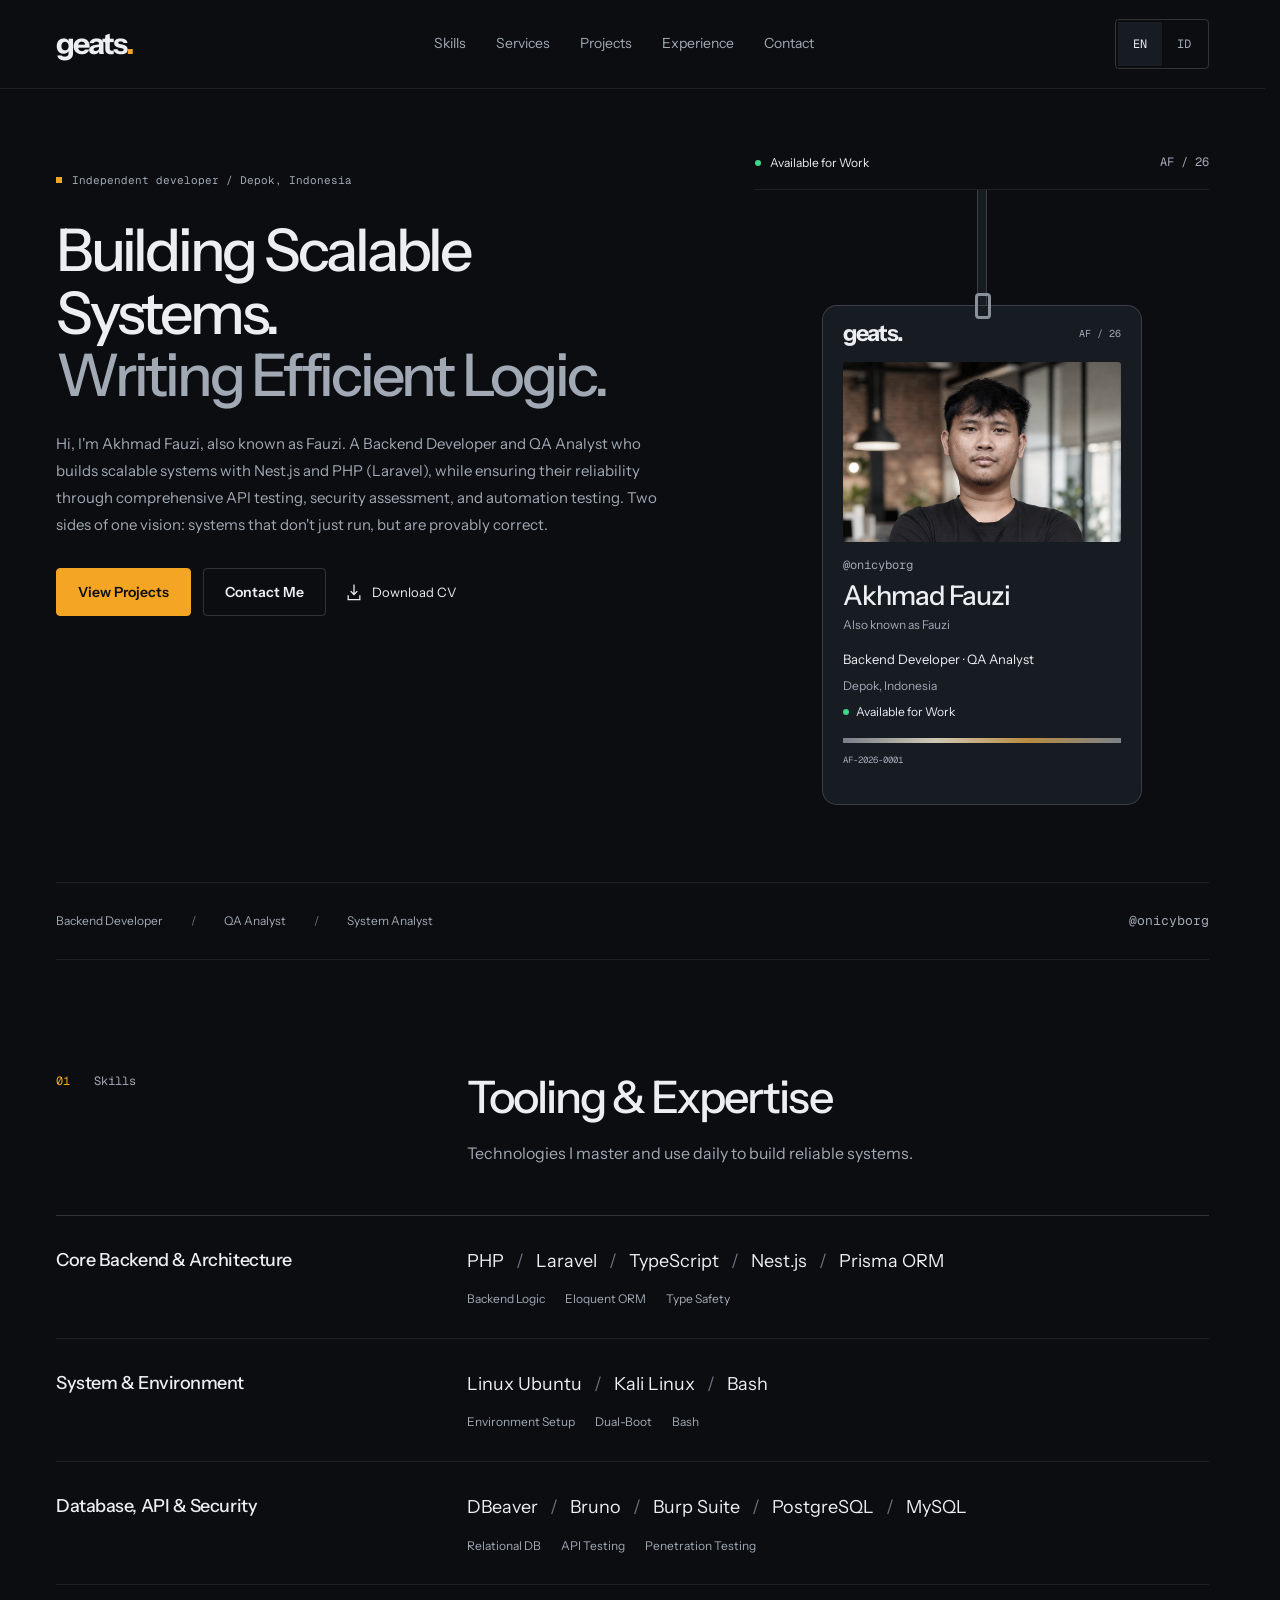
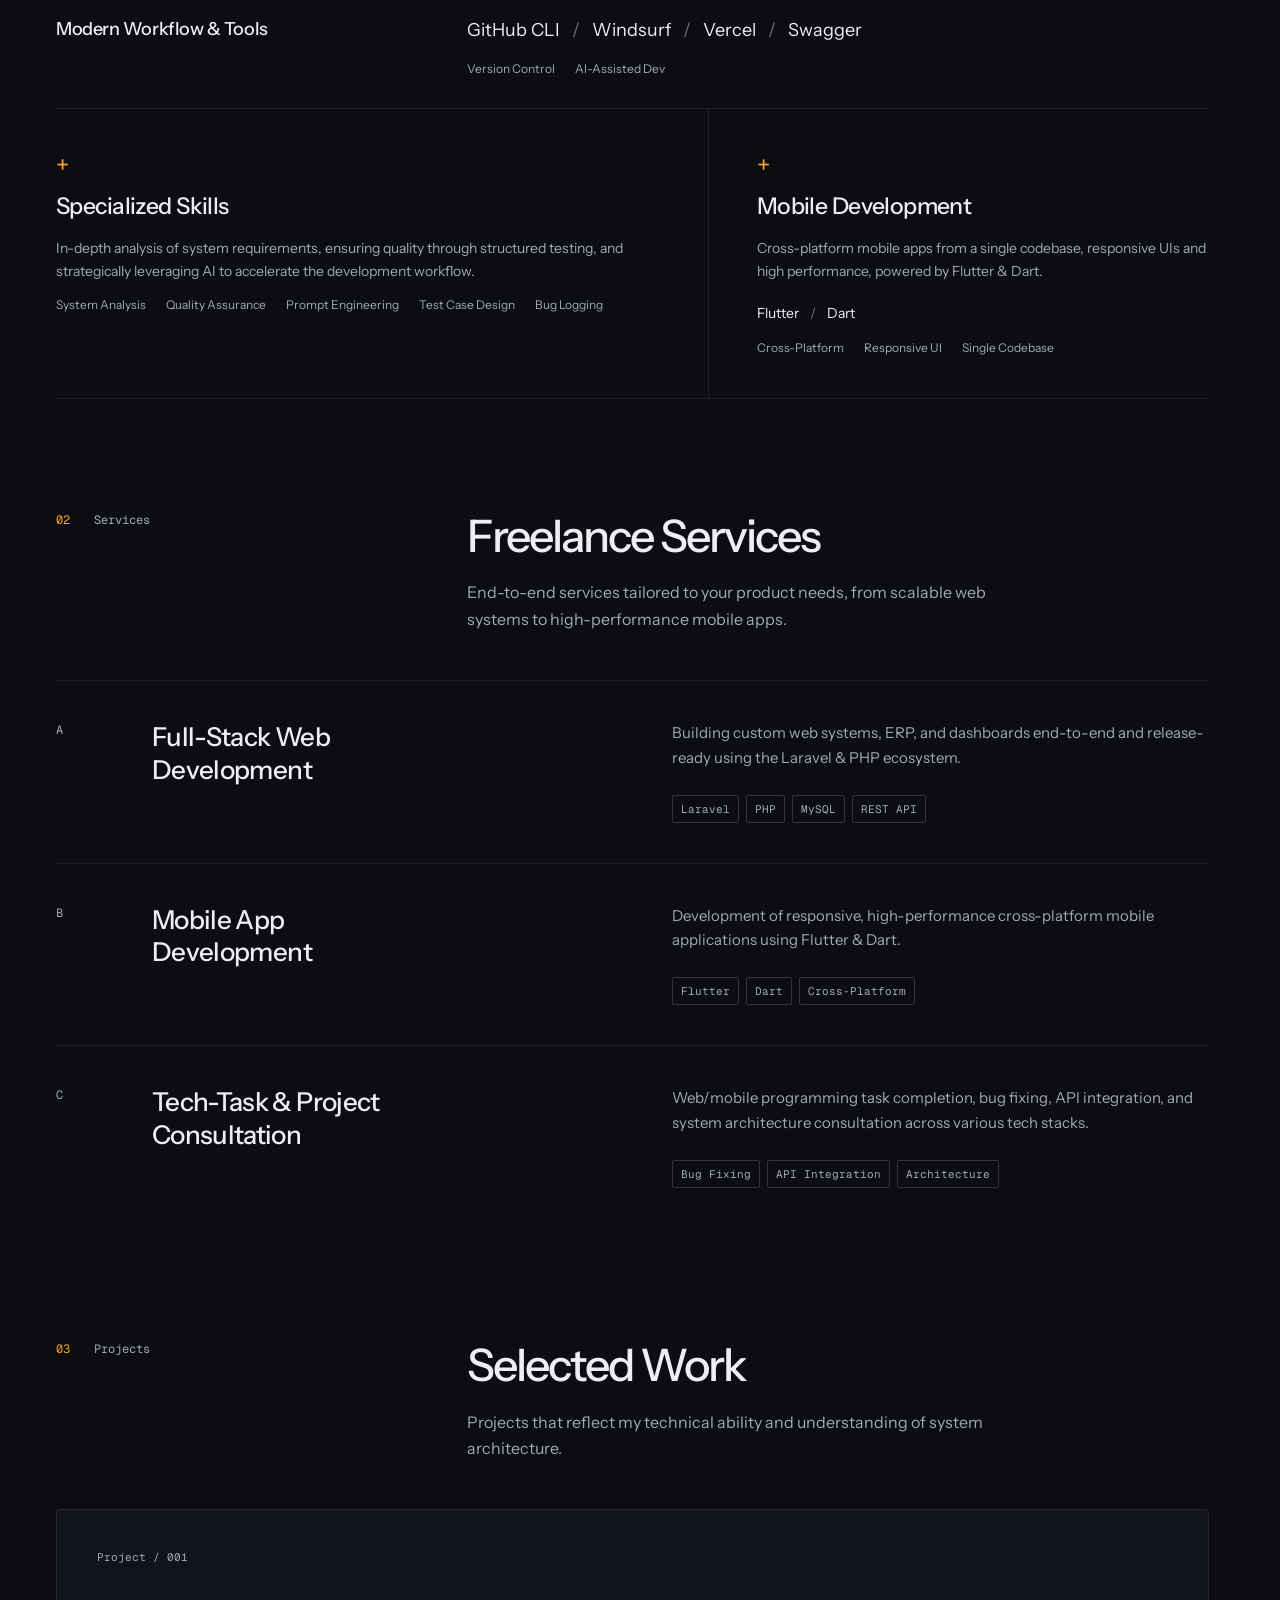
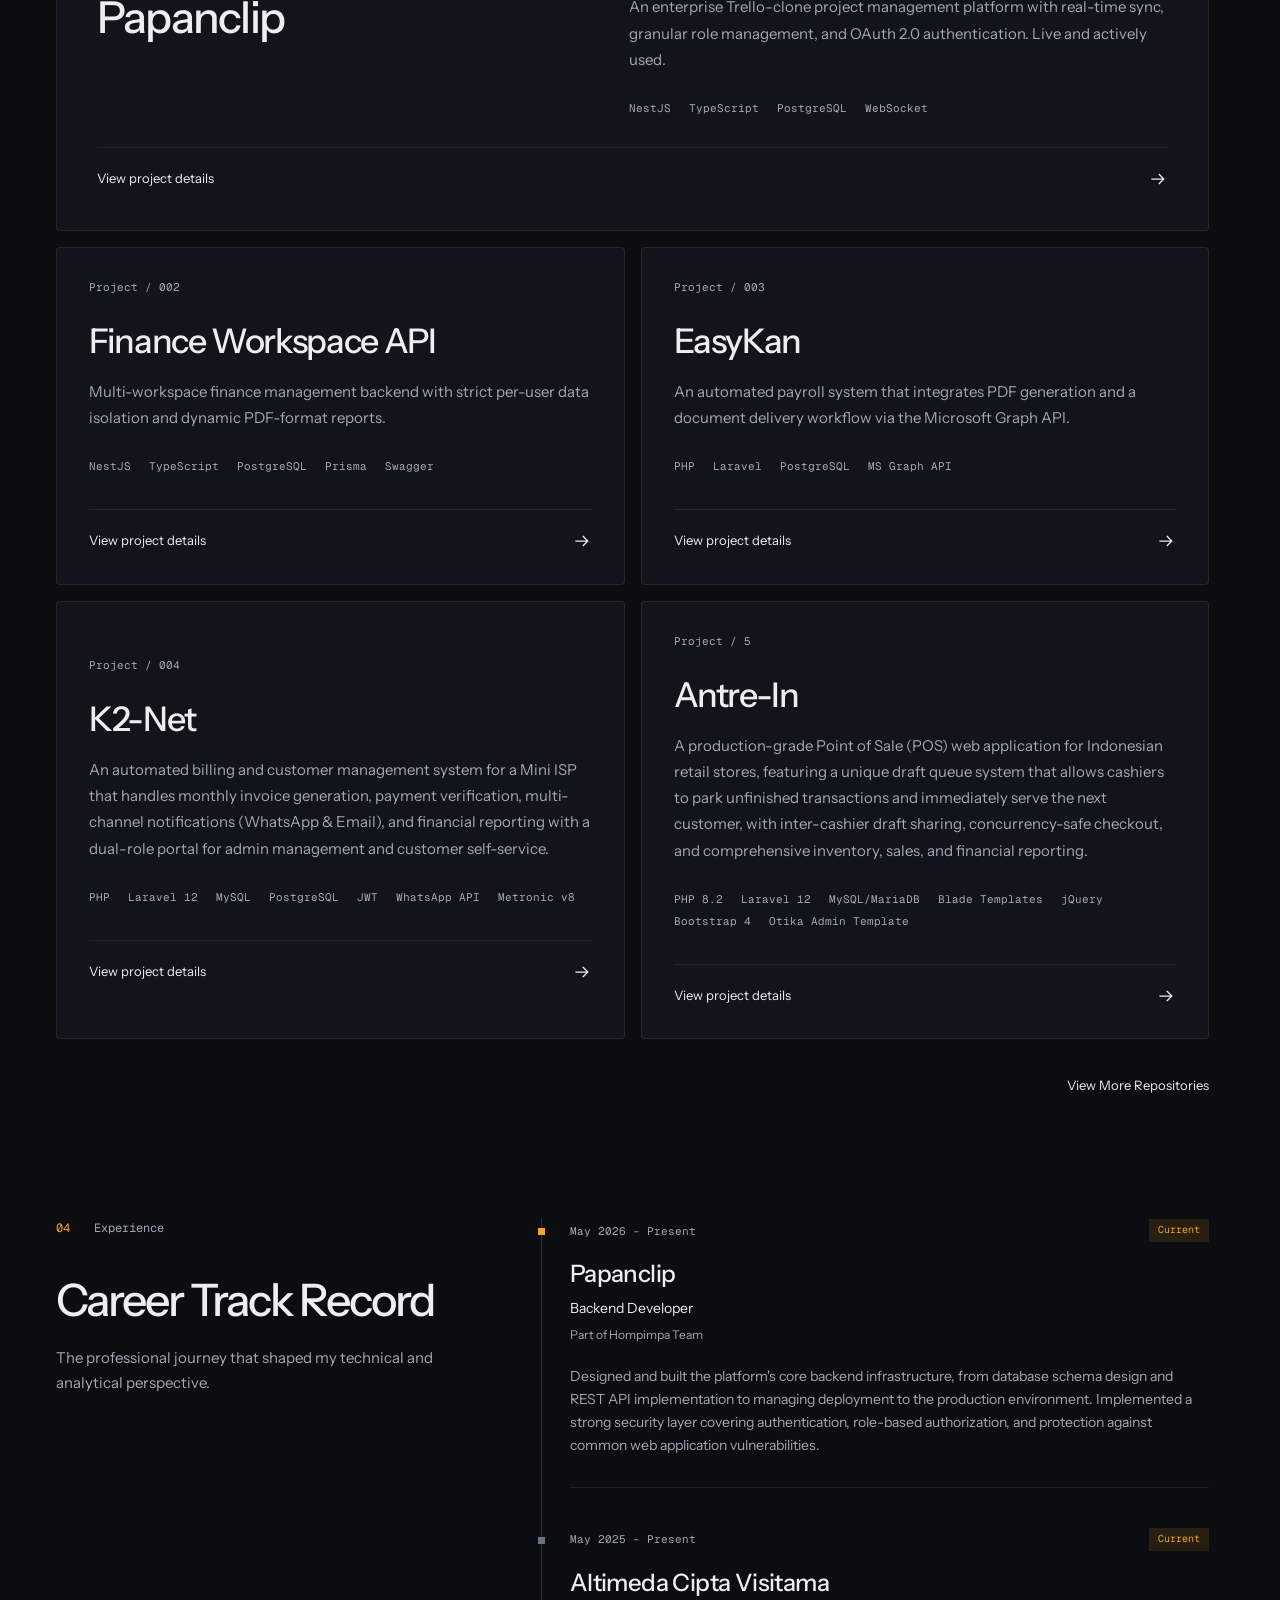
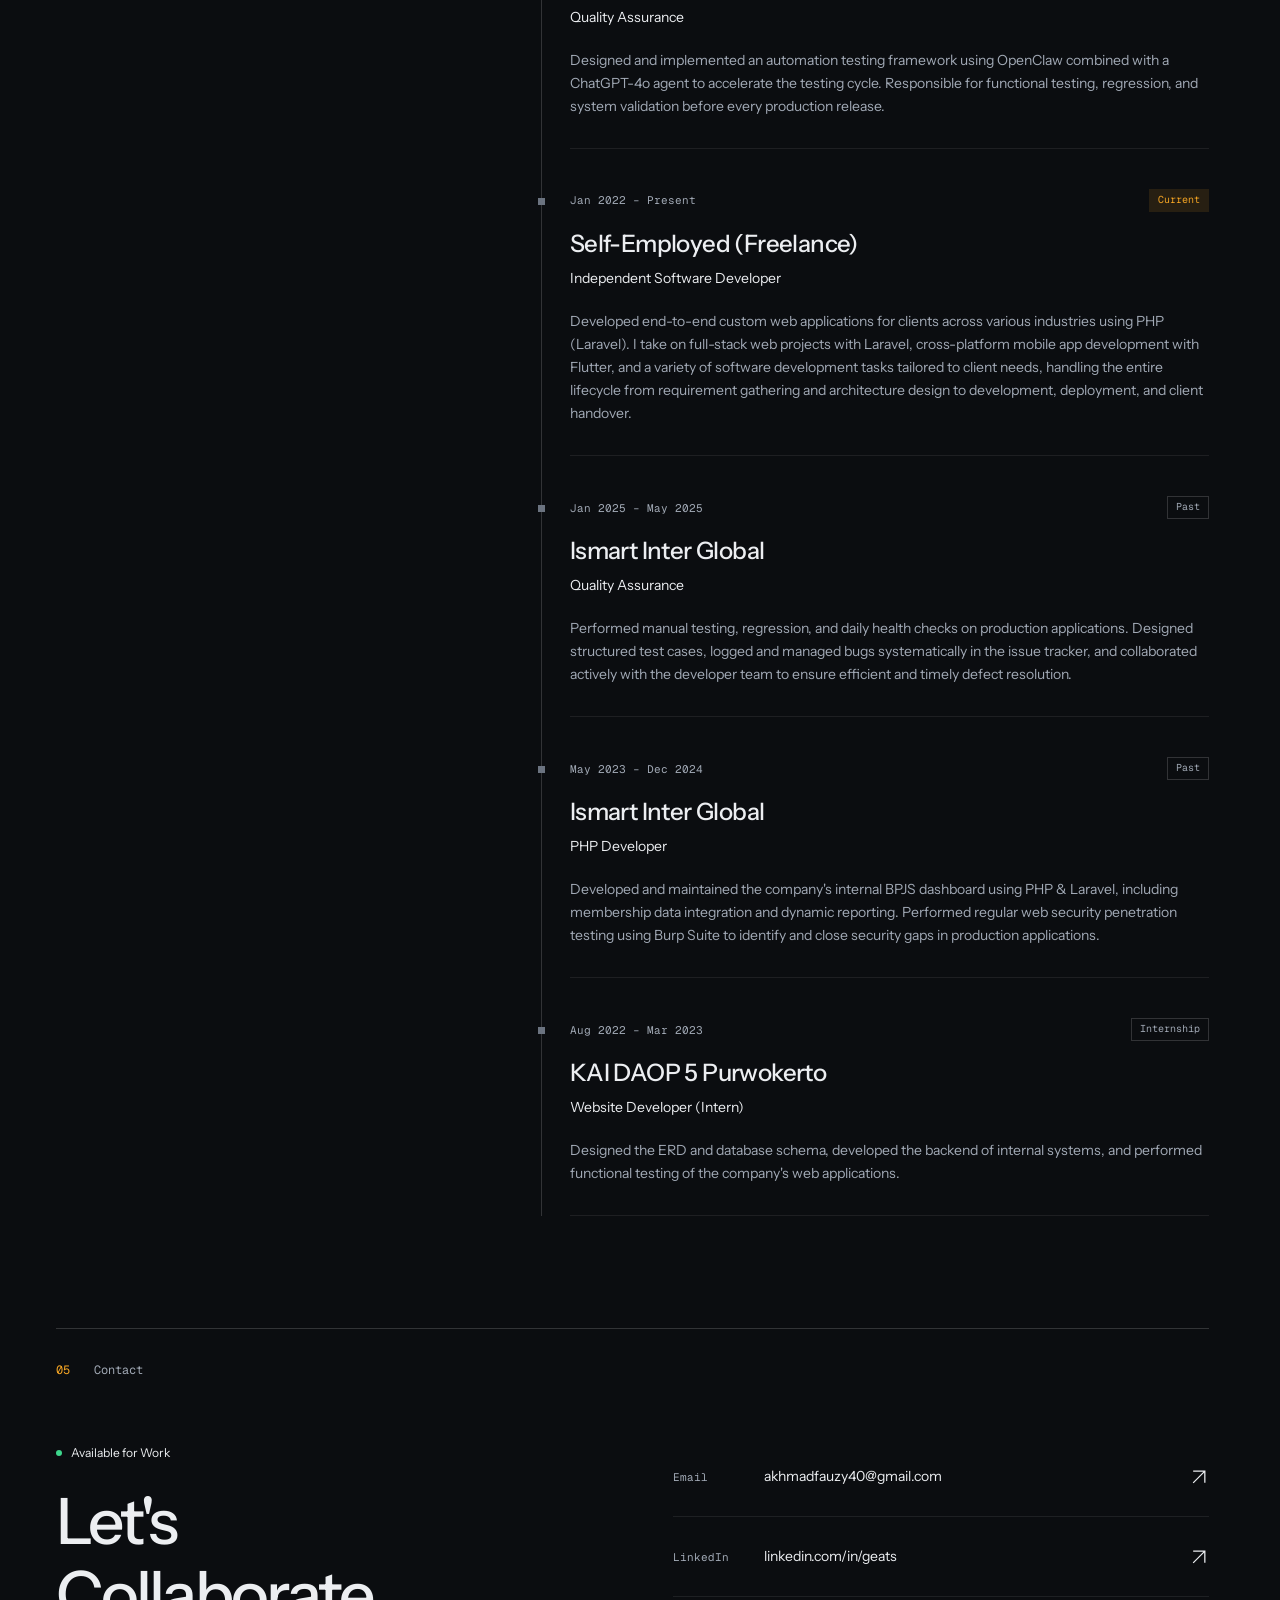
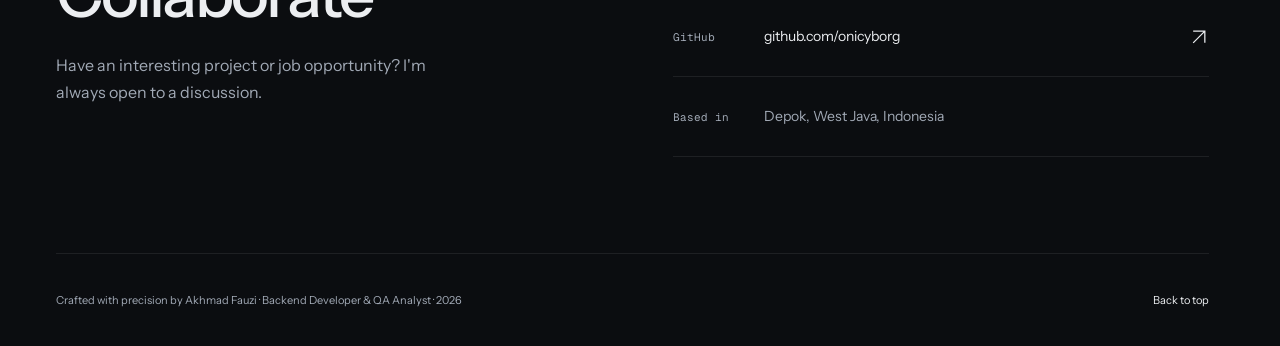
==== commit 8d07428b: "fix: clarify project roles and private access details" ====
--- a/index.html
+++ b/index.html
@@ -9,13 +9,14 @@
   <meta property="og:type" content="website">
   <meta property="og:title" content="Akhmad Fauzi | System Analyst &amp; Backend Engineer">
   <meta property="og:description" content="Akhmad Fauzi (Geats), Backend Developer &amp; QA Analyst in Depok, Indonesia. Scalable systems with Nest.js and Laravel, API testing, and quality assurance.">
-  <meta property="og:image" content="geats.png">
+  <meta property="og:url" content="https://geats-portfolio.vercel.app/">
+  <meta property="og:image" content="https://geats-portfolio.vercel.app/geats.png">
   <meta property="og:locale" content="en_US">
   <meta name="twitter:card" content="summary">
   <meta name="twitter:title" content="Akhmad Fauzi | System Analyst &amp; Backend Engineer">
   <meta name="twitter:description" content="Akhmad Fauzi (Fauzi), Backend Developer &amp; QA Analyst in Depok, Indonesia. Scalable systems with Nest.js and Laravel, API testing, and quality assurance.">
-  <meta name="twitter:image" content="geats.png">
-  <!-- TODO: confirm production domain for canonical, og:url and absolute social image URLs. -->
+  <meta name="twitter:image" content="https://geats-portfolio.vercel.app/geats.png">
+  <link rel="canonical" href="https://geats-portfolio.vercel.app/">
   <link rel="icon" href="geats.png" type="image/png">
   <link rel="preconnect" href="https://fonts.googleapis.com">
   <link rel="preconnect" href="https://fonts.gstatic.com" crossorigin>
--- a/assets/css/styles.css
+++ b/assets/css/styles.css
@@ -190,7 +190,7 @@
 .screenshot-button img { width: 100%; height: 100%; object-fit: cover; }
 .screenshot-button:focus-visible { outline-offset: -4px; }
 .modal-actions { display: flex; flex-wrap: wrap; gap: 12px; margin-top: 28px; }
-.coming-soon { border: 1px solid var(--line-strong); color: var(--text-muted); font-size: 12px; padding: 12px 16px; }
+.project-private { border-top: 1px solid var(--line); color: var(--text-muted); font-size: 14px; margin-top: 28px; padding-top: 20px; }
 .dialog-navigation { display: flex; justify-content: space-between; align-items: center; gap: 16px; padding: 16px 32px; border-top: 1px solid var(--line); }
 .dialog-navigation .mono { font-size: 11px; color: var(--text-muted); }
 .lightbox { width: min(1200px,calc(100% - 32px)); }
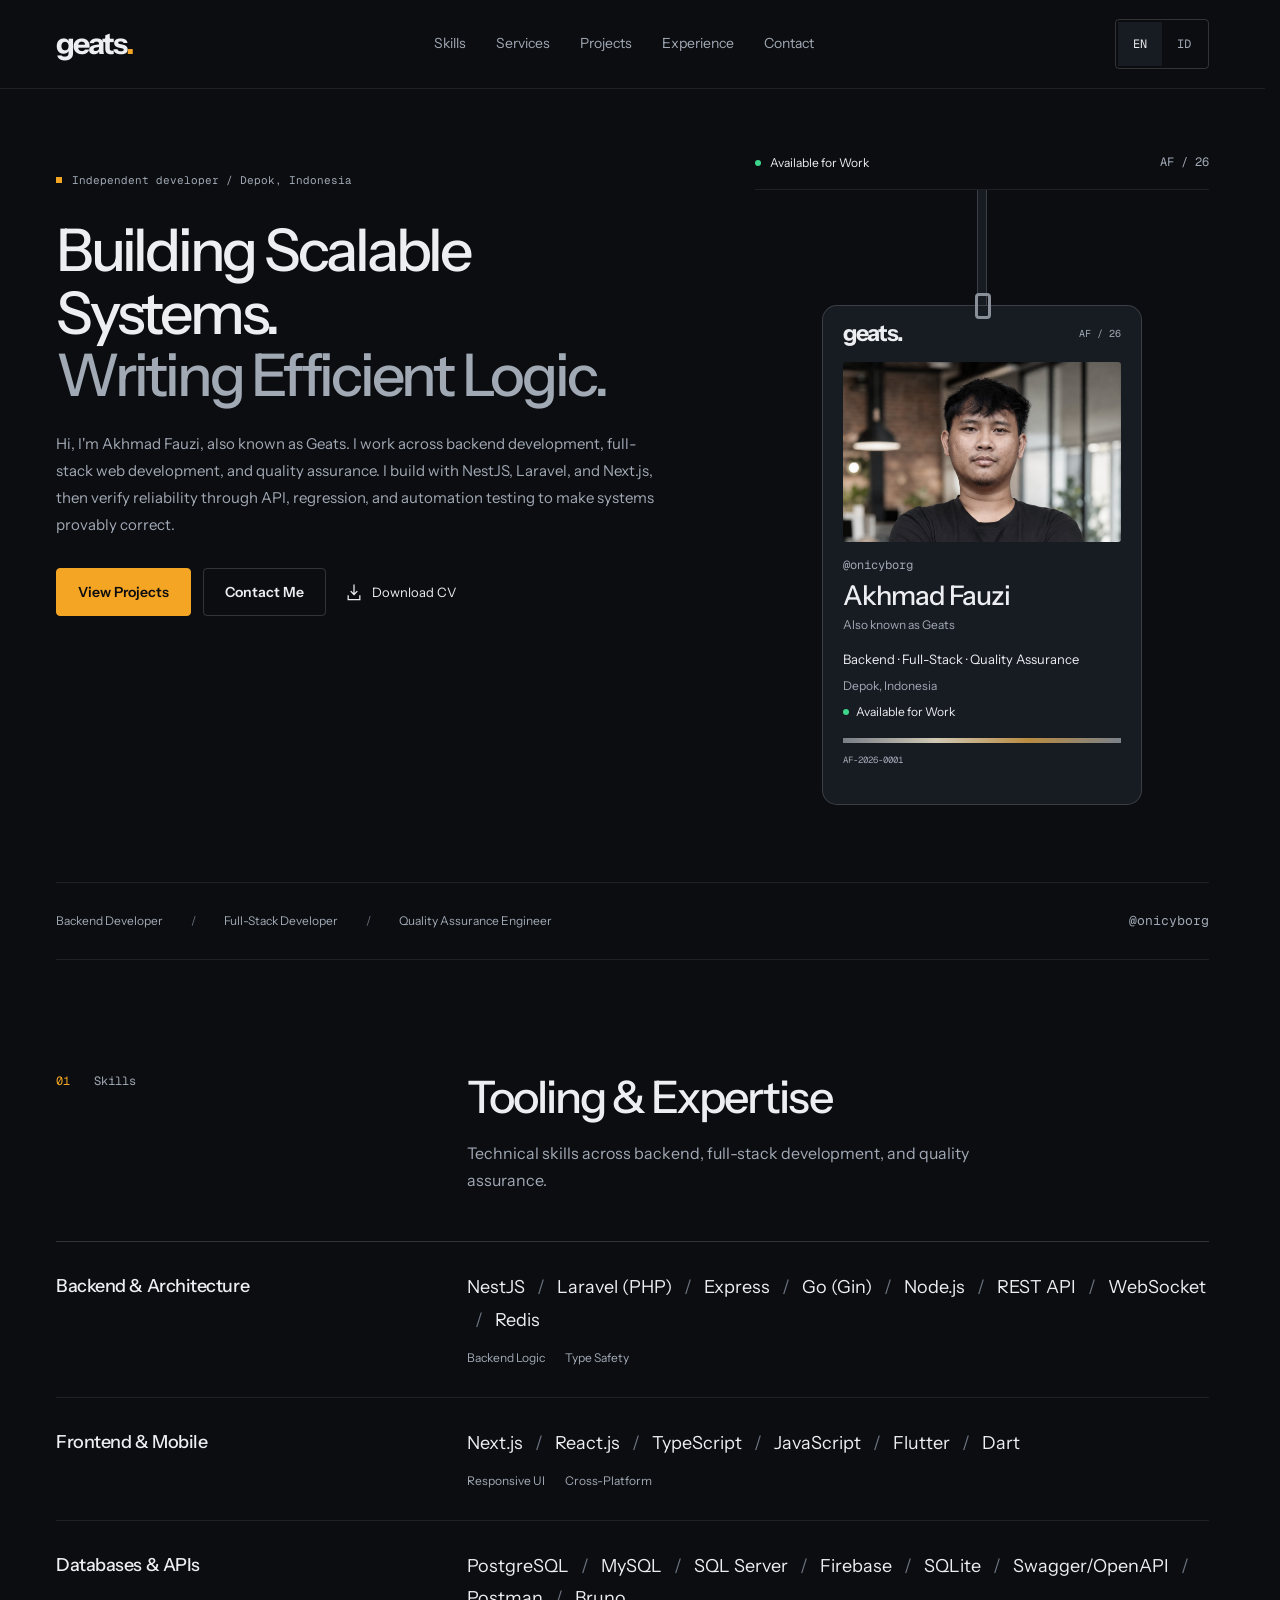
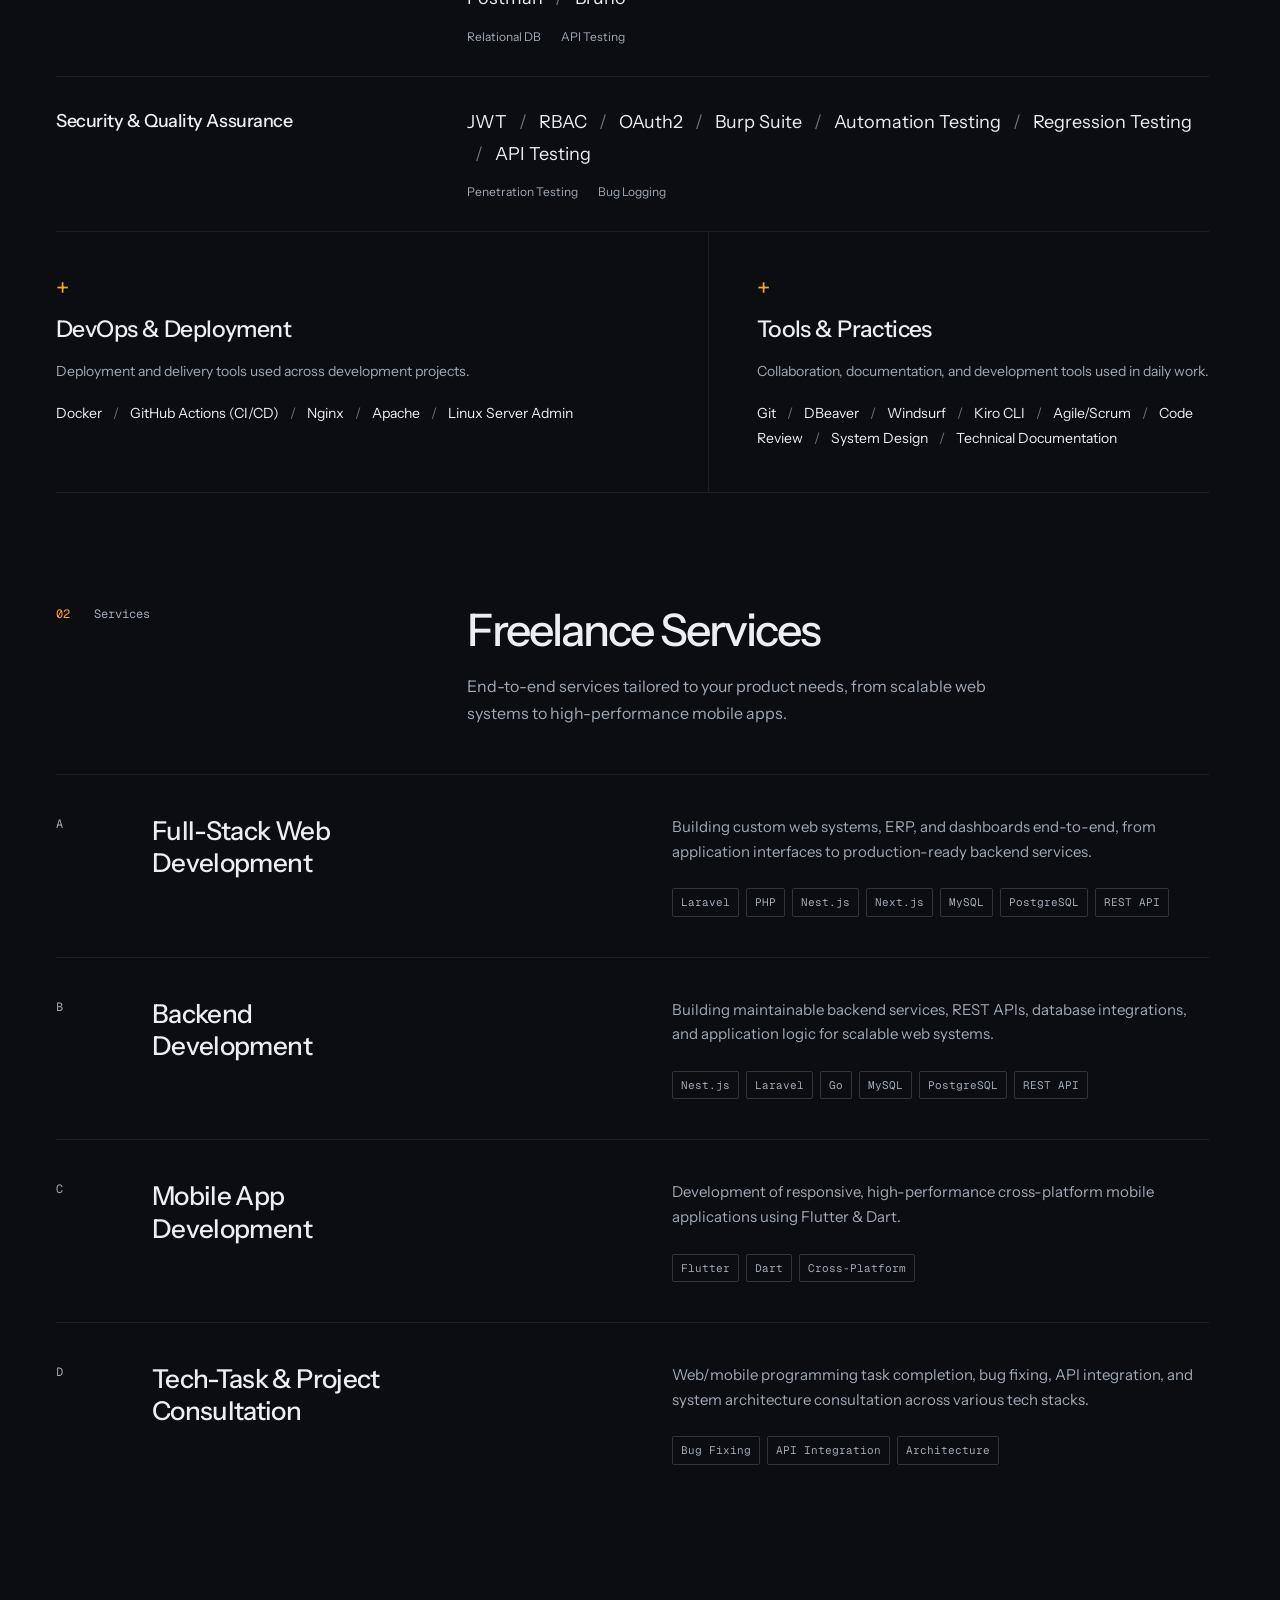
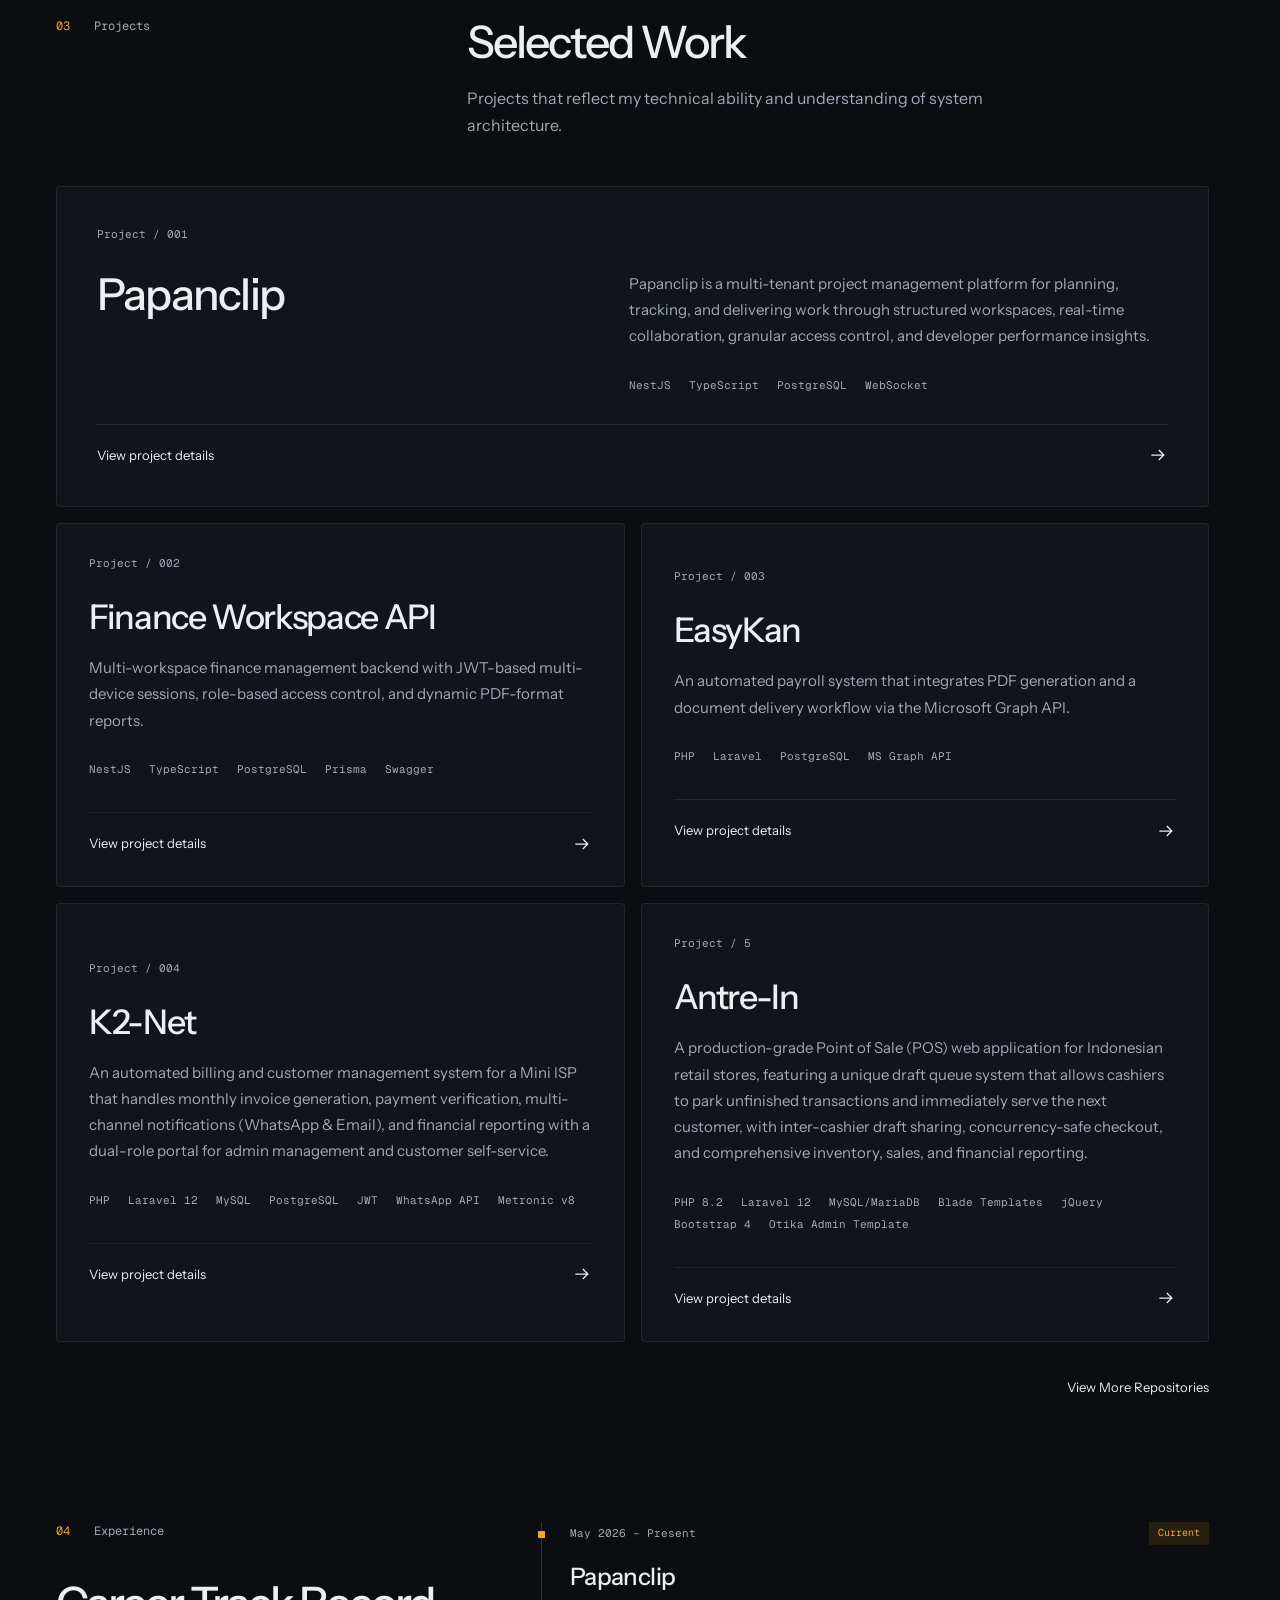
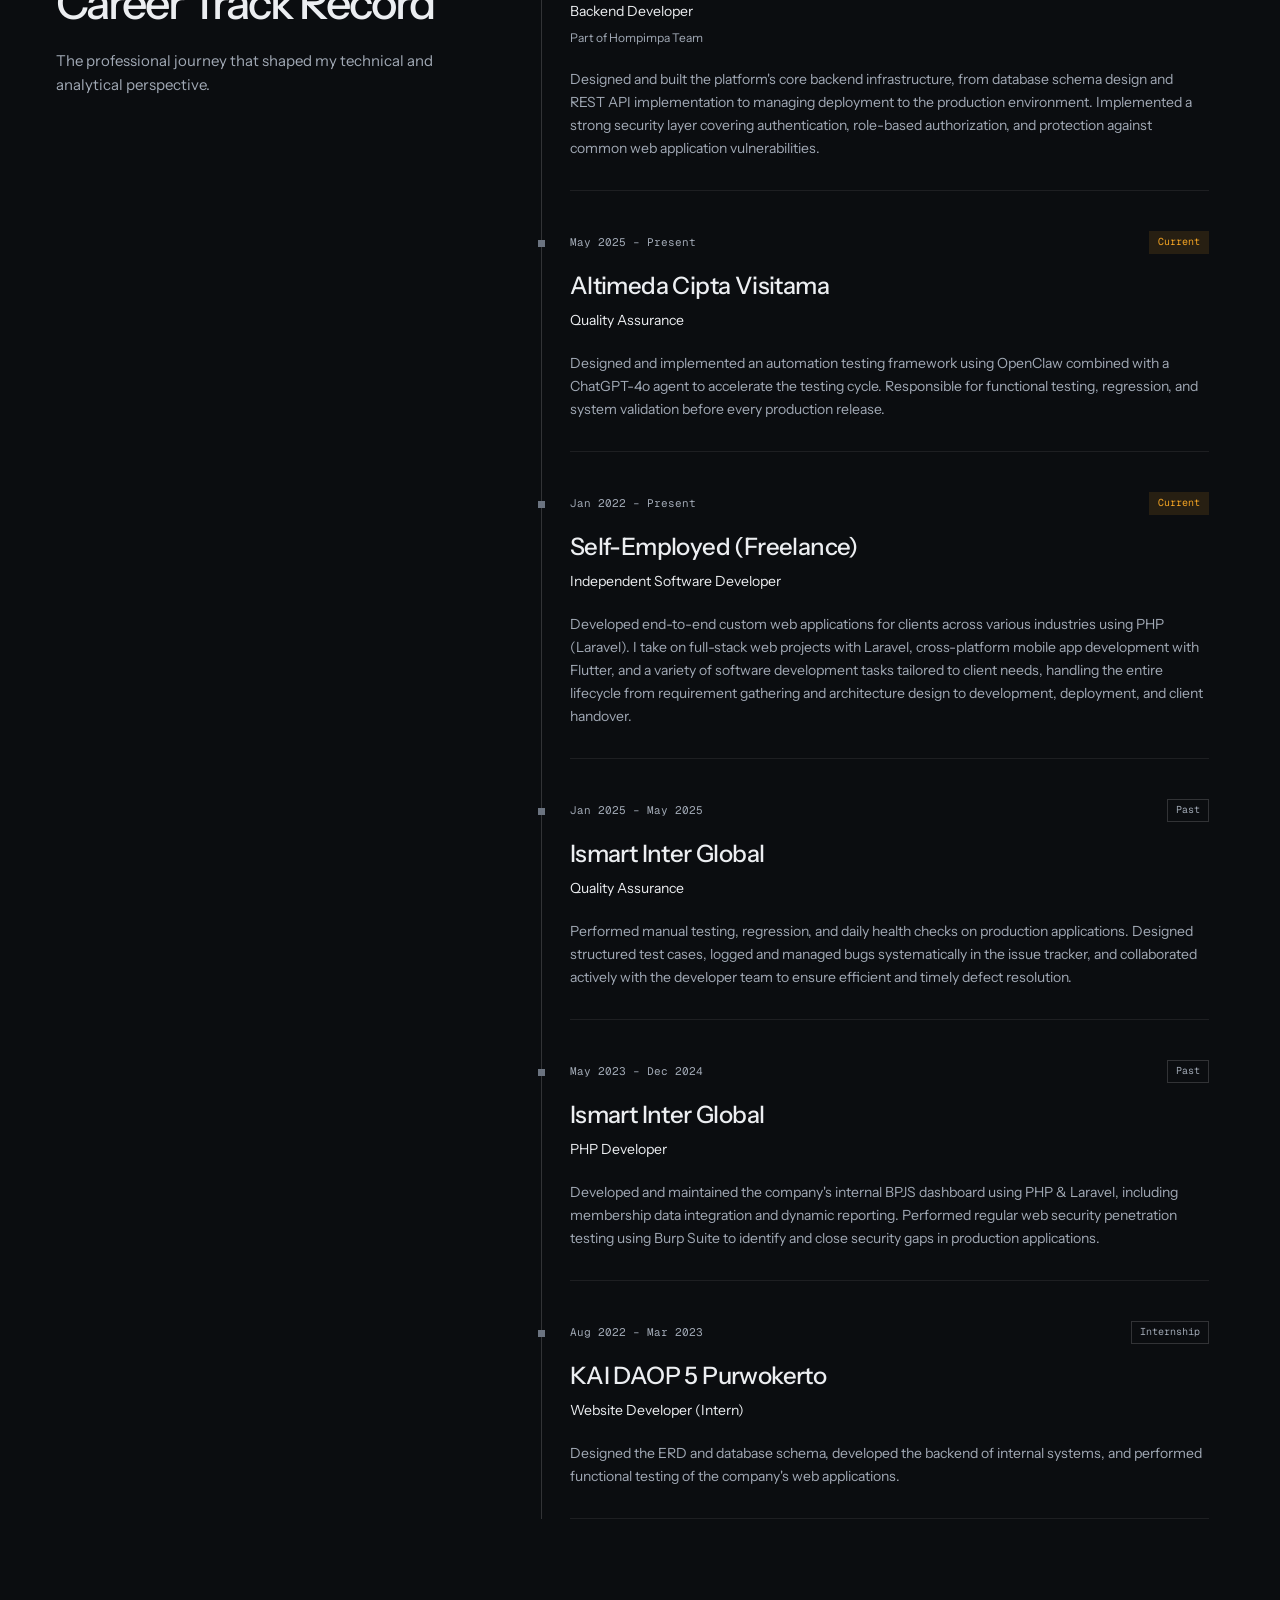
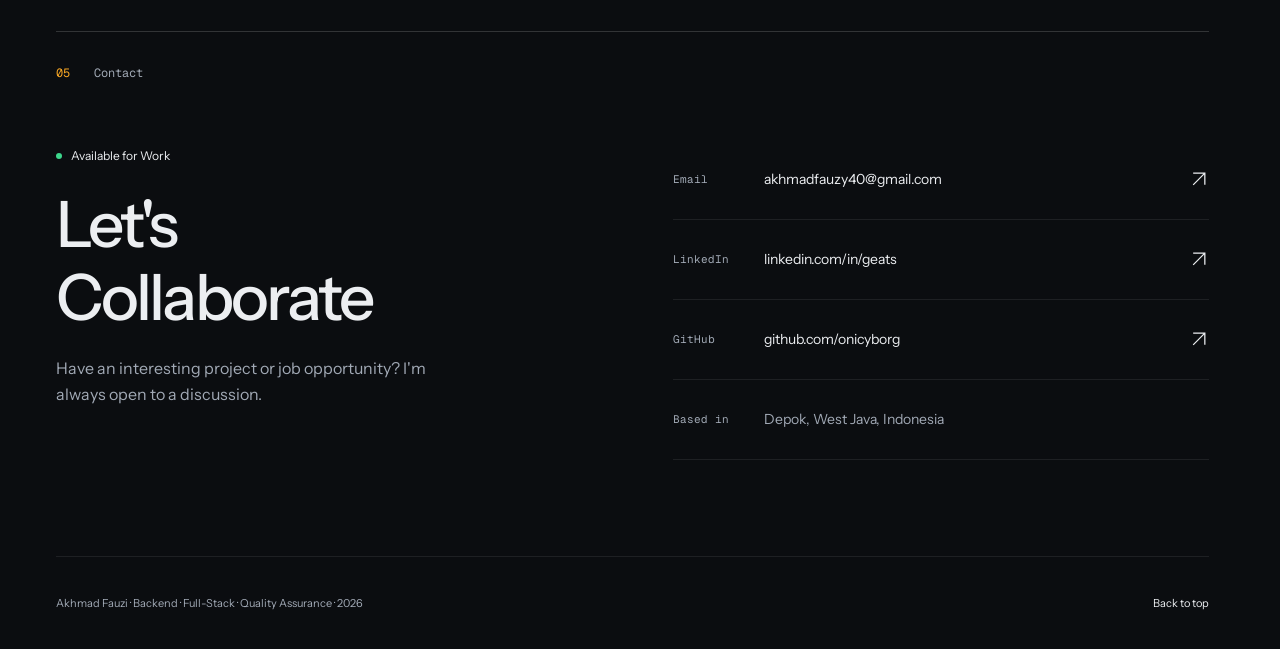
==== commit 82d8ef18: "feat: align portfolio and ATS CV" ====
--- a/index.html
+++ b/index.html
@@ -3,18 +3,18 @@
 <head>
   <meta charset="UTF-8">
   <meta name="viewport" content="width=device-width, initial-scale=1">
-  <title>Akhmad Fauzi | System Analyst &amp; Backend Engineer</title>
-  <meta name="description" content="Akhmad Fauzi (Geats), Backend Developer &amp; QA Analyst in Depok, Indonesia. Scalable systems with Nest.js and Laravel, API testing, and quality assurance.">
+  <title>Akhmad Fauzi | Backend, Full-Stack &amp; Quality Assurance</title>
+  <meta name="description" content="Akhmad Fauzi (Geats), Backend Developer, Full-Stack Developer, and Quality Assurance Engineer in Depok, Indonesia. NestJS, Laravel, Next.js, and software testing.">
   <meta name="theme-color" content="#0B0D10">
   <meta property="og:type" content="website">
-  <meta property="og:title" content="Akhmad Fauzi | System Analyst &amp; Backend Engineer">
-  <meta property="og:description" content="Akhmad Fauzi (Geats), Backend Developer &amp; QA Analyst in Depok, Indonesia. Scalable systems with Nest.js and Laravel, API testing, and quality assurance.">
+  <meta property="og:title" content="Akhmad Fauzi | Backend, Full-Stack &amp; Quality Assurance">
+  <meta property="og:description" content="Akhmad Fauzi (Geats), Backend Developer, Full-Stack Developer, and Quality Assurance Engineer in Depok, Indonesia. NestJS, Laravel, Next.js, and software testing.">
   <meta property="og:url" content="https://geats-portfolio.vercel.app/">
   <meta property="og:image" content="https://geats-portfolio.vercel.app/geats.png">
   <meta property="og:locale" content="en_US">
   <meta name="twitter:card" content="summary">
-  <meta name="twitter:title" content="Akhmad Fauzi | System Analyst &amp; Backend Engineer">
-  <meta name="twitter:description" content="Akhmad Fauzi (Fauzi), Backend Developer &amp; QA Analyst in Depok, Indonesia. Scalable systems with Nest.js and Laravel, API testing, and quality assurance.">
+  <meta name="twitter:title" content="Akhmad Fauzi | Backend, Full-Stack &amp; Quality Assurance">
+  <meta name="twitter:description" content="Akhmad Fauzi (Geats), Backend Developer, Full-Stack Developer, and Quality Assurance Engineer in Depok, Indonesia. NestJS, Laravel, Next.js, and software testing.">
   <meta name="twitter:image" content="https://geats-portfolio.vercel.app/geats.png">
   <link rel="canonical" href="https://geats-portfolio.vercel.app/">
   <link rel="icon" href="geats.png" type="image/png">
@@ -37,7 +37,7 @@
       <div class="hero-copy">
         <p class="eyebrow"><span class="signal-mark" aria-hidden="true"></span><span data-i18n="hero.eyebrow">Independent developer / Depok, Indonesia</span></p>
         <h1 id="hero-title"><span data-i18n="hero.line1">Building Scalable Systems.</span> <span class="headline-secondary" data-i18n="hero.line2">Writing Efficient Logic.</span></h1>
-        <p class="hero-description" data-i18n="hero.desc">Hi, I'm Akhmad Fauzi, also known as Fauzi. A Backend Developer and QA Analyst who builds scalable systems with Nest.js and PHP (Laravel), while ensuring their reliability through comprehensive API testing, security assessment, and automation testing. Two sides of one vision: systems that don't just run, but are provably correct.</p>
+        <p class="hero-description" data-i18n="hero.desc">Hi, I'm Akhmad Fauzi, also known as Geats. I work across backend development, full-stack web development, and quality assurance. I build with NestJS, Laravel, and Next.js, then verify reliability through API, regression, and automation testing to make systems provably correct.</p>
         <div class="hero-actions"><a href="#projects" class="button primary" data-i18n="hero.btnProjects">View Projects</a><a href="#contact" class="button secondary" data-i18n="hero.btnContact">Contact Me</a><a href="CV-Akhmad Fauzi.pdf" download="CV-Akhmad-Fauzi.pdf" class="text-link cv-link"><svg viewBox="0 0 24 24" aria-hidden="true"><path d="M12 3v12m-4-4 4 4 4-4M5 16v5h14v-5"/></svg><span data-i18n="hero.btnCV">Download CV</span></a></div>
       </div>
       <div class="identity-stage">
@@ -46,14 +46,14 @@
           <div id="card-fallback" class="card-fallback"><div class="lanyard-static" aria-hidden="true"></div>
             <article class="id-card" id="id-front" data-i18n-aria="card.front" aria-label="Front of identity card">
               <div class="id-top"><span>geats.</span><span class="mono">AF / 26</span></div><img src="ace.jpeg" alt="Akhmad Fauzi" width="320" height="250" fetchpriority="high" class="id-photo">
-              <div class="id-details"><p class="mono id-handle">@onicyborg</p><h2>Akhmad Fauzi</h2><p class="id-alias" data-i18n="card.alias">Also known as Geats</p><p class="id-role" data-i18n="card.role">Backend Developer · QA Analyst</p><p class="id-location" data-i18n="card.location">Depok, Indonesia</p><p class="id-status"><span class="status-dot" aria-hidden="true"></span><span data-i18n="nav.status">Available for Work</span></p><div class="foil" aria-hidden="true"></div><!-- Decorative ID, not a credential or employee number. --><p class="mono id-number" aria-hidden="true">AF-2026-0001</p></div>
+              <div class="id-details"><p class="mono id-handle">@onicyborg</p><h2>Akhmad Fauzi</h2><p class="id-alias" data-i18n="card.alias">Also known as Geats</p><p class="id-role" data-i18n="card.role">Backend · Full-Stack · Quality Assurance</p><p class="id-location" data-i18n="card.location">Depok, Indonesia</p><p class="id-status"><span class="status-dot" aria-hidden="true"></span><span data-i18n="nav.status">Available for Work</span></p><div class="foil" aria-hidden="true"></div><!-- Decorative ID, not a credential or employee number. --><p class="mono id-number" aria-hidden="true">AF-2026-0001</p></div>
             </article>
             <article class="id-card id-back" id="id-back" hidden data-i18n-aria="card.back" aria-label="Back of identity card"><div class="id-top"><span>geats.</span><span class="mono">AF / 26</span></div><div class="id-details"><p class="mono" data-i18n="card.stack">Core toolkit</p><h2>Akhmad Fauzi</h2><ul class="id-stack"><li>NestJS</li><li>Laravel</li><li>PostgreSQL</li><li data-i18n="tag.qa">Quality Assurance</li></ul><div class="id-contacts"><span>akhmadfauzy40@gmail.com</span><span>github.com/onicyborg</span><span>linkedin.com/in/geats</span></div><div class="barcode" aria-hidden="true"></div><p class="mono id-number" aria-hidden="true">AF-2026-0001</p></div></article>
           </div>
-          <div class="sr-only" id="card-description" data-i18n="card.sr">Akhmad Fauzi, also known as Geats. Backend Developer and QA Analyst. @onicyborg. Depok, Indonesia. Available for Work. Toolkit: NestJS, Laravel, PostgreSQL, Quality Assurance. Email: akhmadfauzy40@gmail.com. GitHub: github.com/onicyborg. LinkedIn: linkedin.com/in/geats.</div>
+          <div class="sr-only" id="card-description" data-i18n="card.sr">Akhmad Fauzi, also known as Geats. Backend Developer, Full-Stack Developer, and Quality Assurance Engineer. @onicyborg. Depok, Indonesia. Available for Work. Toolkit: NestJS, Laravel, PostgreSQL, Quality Assurance. Email: akhmadfauzy40@gmail.com. GitHub: github.com/onicyborg. LinkedIn: linkedin.com/in/geats.</div>
         </div>
       </div>
-      <div class="hero-baseline"><div class="roles"><span data-i18n="role.backend">Backend Developer</span><span data-i18n="role.qa">QA Analyst</span><span data-i18n="role.system">System Analyst</span></div><a href="https://github.com/onicyborg" target="_blank" rel="noopener noreferrer" class="text-link mono">@onicyborg</a></div>
+      <div class="hero-baseline"><div class="roles"><span data-i18n="role.backend">Backend Developer</span><span data-i18n="role.fullstack">Full-Stack Developer</span><span data-i18n="role.qa">Quality Assurance Engineer</span></div><a href="https://github.com/onicyborg" target="_blank" rel="noopener noreferrer" class="text-link mono">@onicyborg</a></div>
     </section>
     <section id="skills" class="section container" aria-labelledby="skills-title"><div class="section-header reveal"><p class="section-index"><span>01</span><span data-i18n="nav.skills">Skills</span></p><div><h2 id="skills-title" data-i18n="skills.heading">Tooling &amp; Expertise</h2><p data-i18n="skills.sub">Technologies I master and use daily to build reliable systems.</p></div></div><div id="skills-table" class="skills-table"></div><div id="skills-notes" class="skills-notes"></div></section>
     <section id="services" class="section container" aria-labelledby="services-title"><div class="section-header reveal"><p class="section-index"><span>02</span><span data-i18n="nav.services">Services</span></p><div><h2 id="services-title" data-i18n="services.heading">Freelance Services</h2><p data-i18n="services.sub">End-to-end services tailored to your product needs, from scalable web systems to high-performance mobile apps.</p></div></div><div id="services-list" class="services-list"></div></section>
@@ -70,7 +70,7 @@
     </section>
     <noscript><p class="container">Enable JavaScript for the skills, services, projects, and experience details. You can also download the CV above. / Aktifkan JavaScript untuk detail keahlian, layanan, proyek, dan pengalaman. Anda juga dapat mengunduh CV di atas.</p></noscript>
   </main>
-  <footer class="container site-footer"><p data-i18n="footer.text">Crafted with precision by Akhmad Fauzi · Backend Developer &amp; QA Analyst · 2026</p><a href="#hero" class="text-link" data-i18n="footer.top">Back to top</a></footer>
+  <footer class="container site-footer"><p data-i18n="footer.text">Akhmad Fauzi · Backend · Full-Stack · Quality Assurance · 2026</p><a href="#hero" class="text-link" data-i18n="footer.top">Back to top</a></footer>
   <dialog id="project-dialog" aria-modal="true" aria-labelledby="project-title" class="project-dialog"><div class="dialog-toolbar"><span id="project-number" class="mono"></span><button type="button" class="close-button" data-close-project data-i18n-aria="projects.close" aria-label="Close project"><svg viewBox="0 0 24 24" aria-hidden="true"><path d="m6 6 12 12M6 18 18 6"/></svg></button></div><div id="project-content"></div><div class="dialog-navigation"><button type="button" id="previous-project" class="text-link" data-i18n="projects.prev">Previous project</button><span id="project-position" class="mono" aria-live="polite" aria-atomic="true"></span><button type="button" id="next-project" class="text-link" data-i18n="projects.next">Next project</button></div></dialog>
   <dialog id="lightbox" class="lightbox" aria-modal="true" aria-labelledby="lightbox-title"><div class="lightbox-toolbar"><h2 id="lightbox-title"></h2><button type="button" class="close-button" id="close-lightbox" data-i18n-aria="projects.closeImage" aria-label="Close image"><svg viewBox="0 0 24 24" aria-hidden="true"><path d="m6 6 12 12M6 18 18 6"/></svg></button></div><img id="lightbox-image" alt="" width="1600" height="1000"></dialog>
 </body>
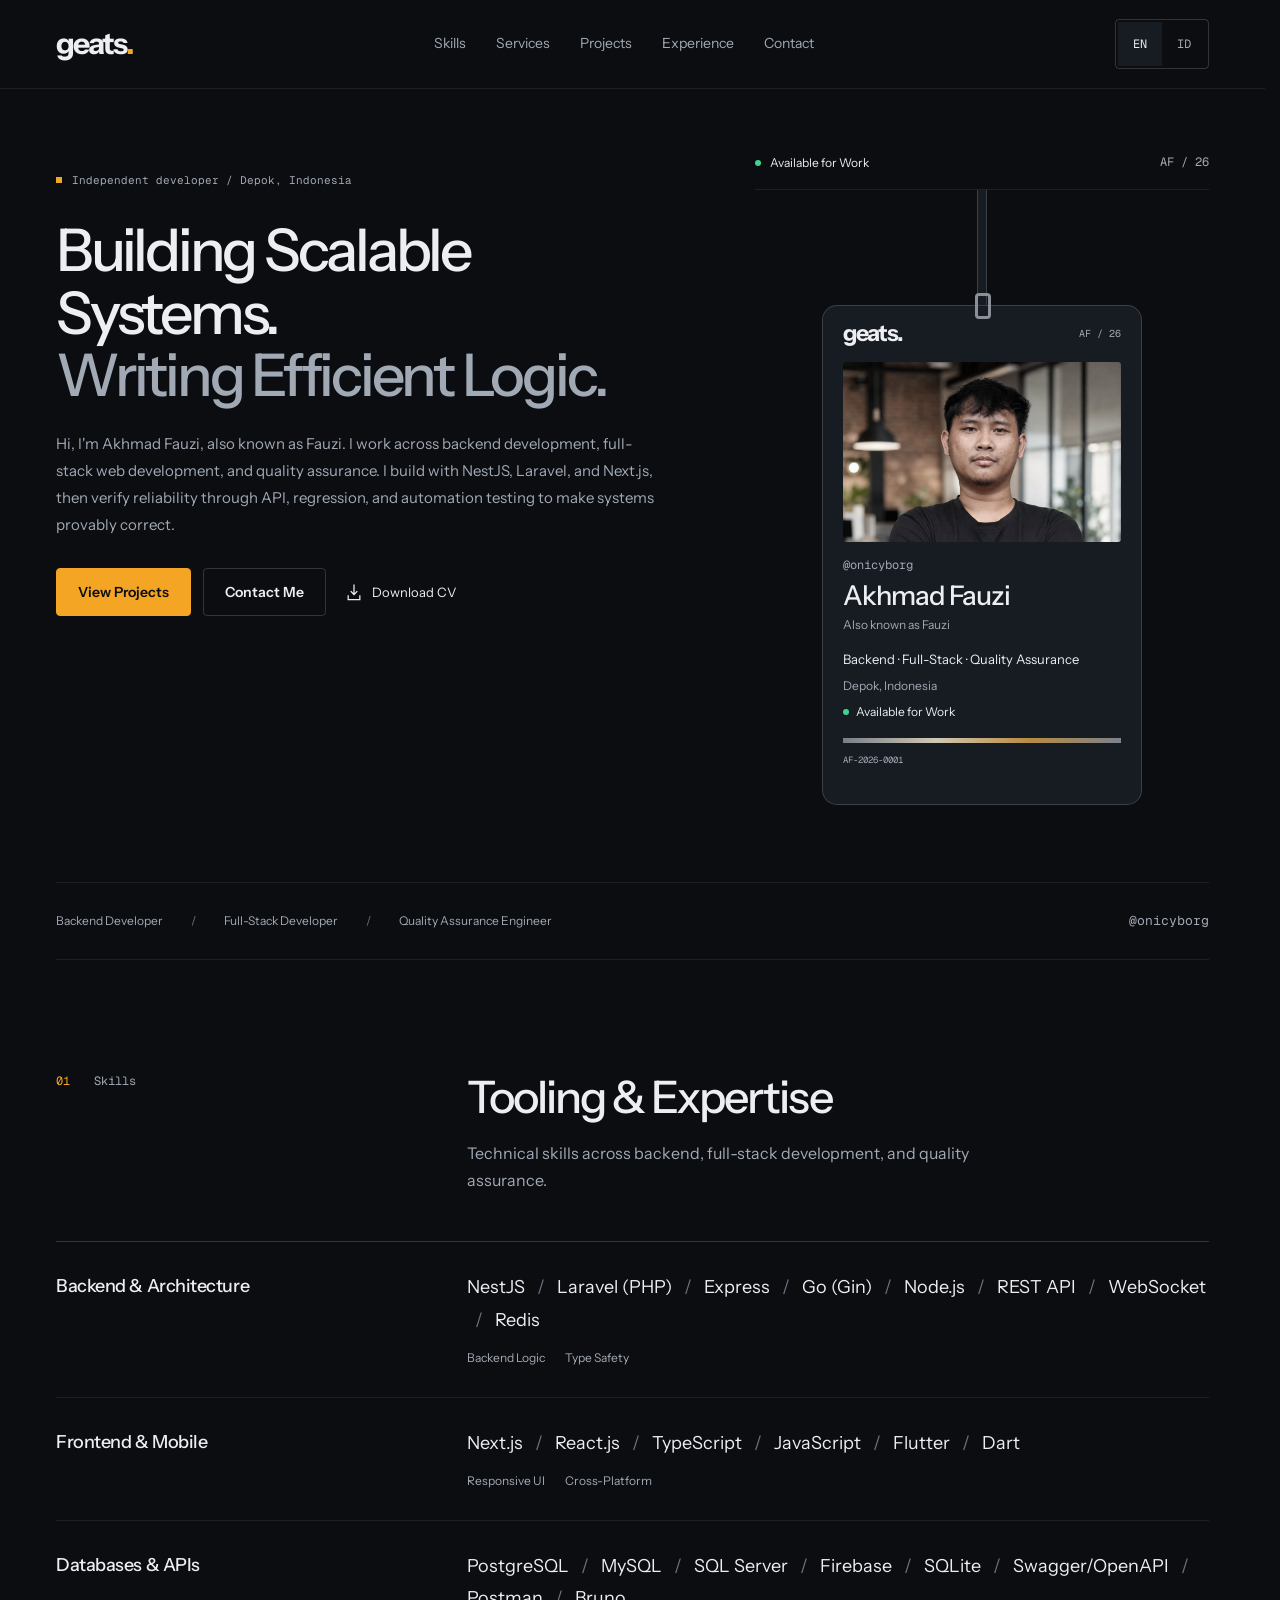
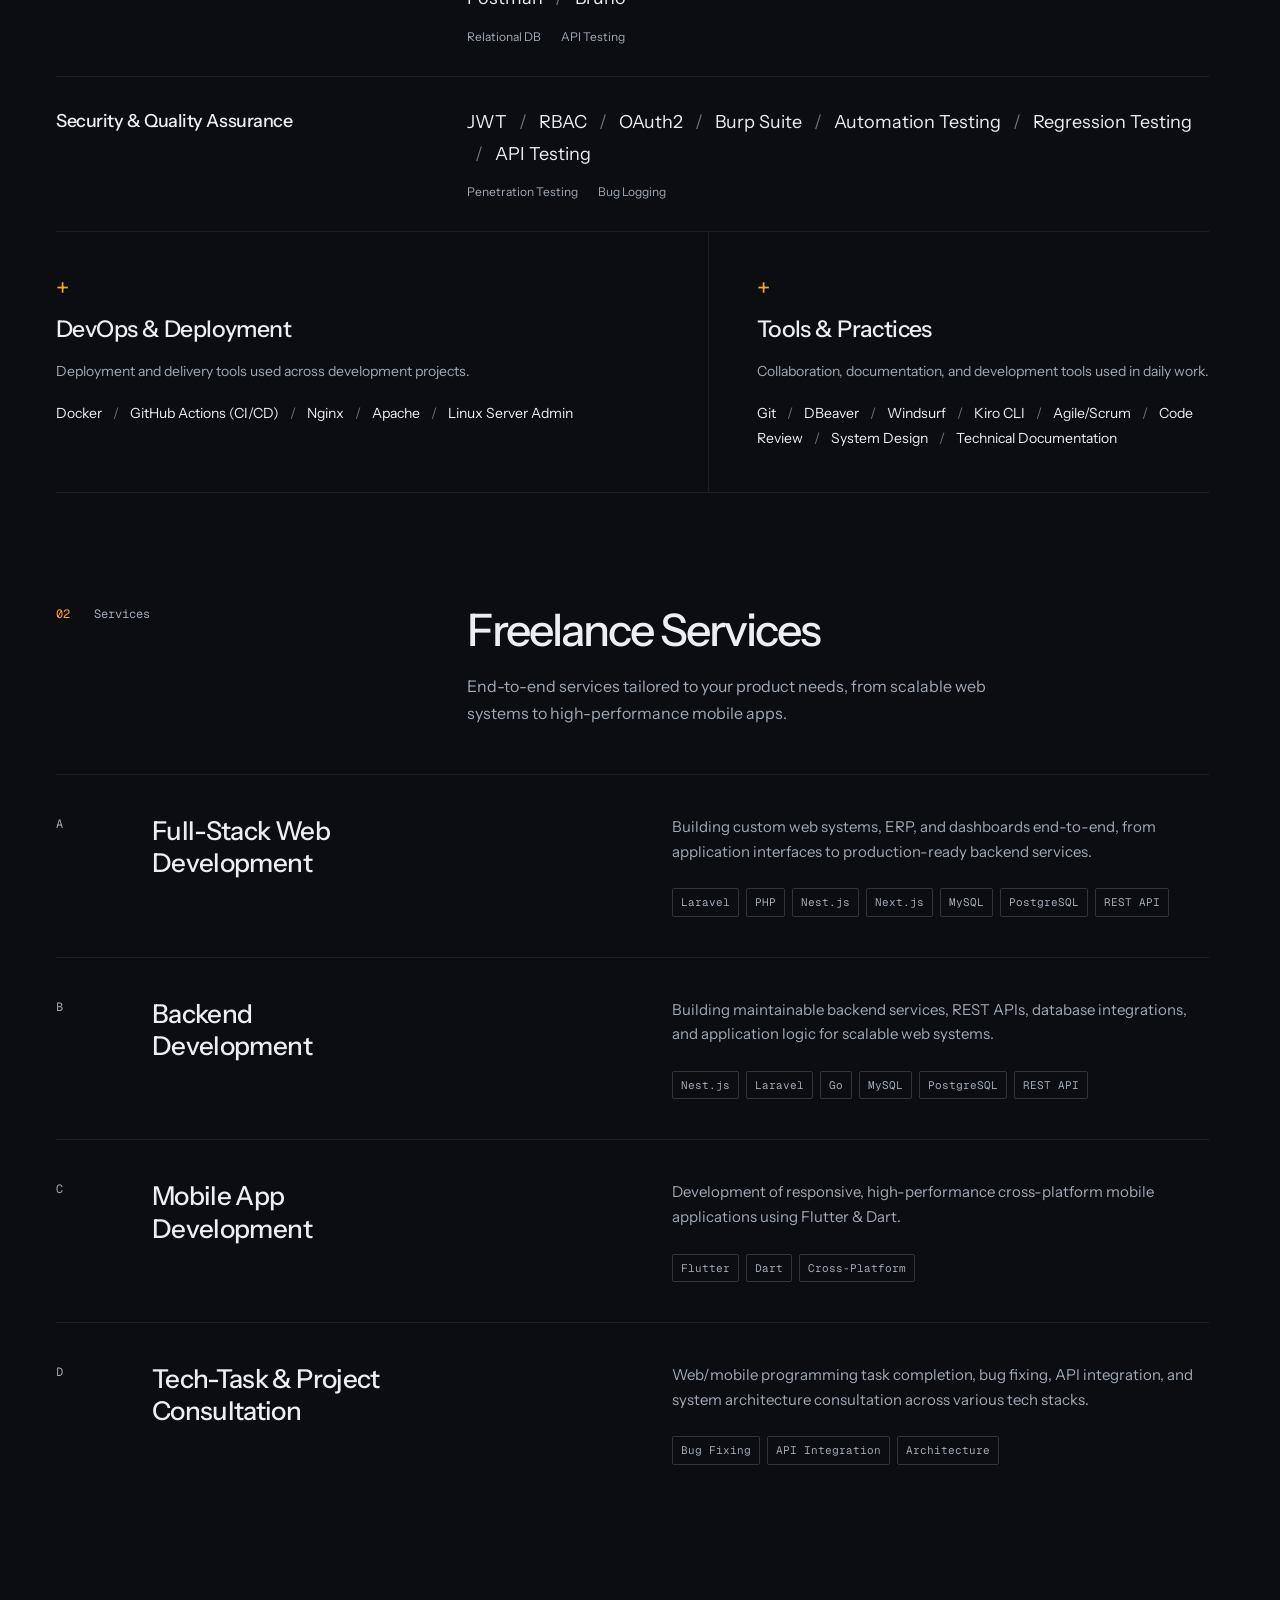
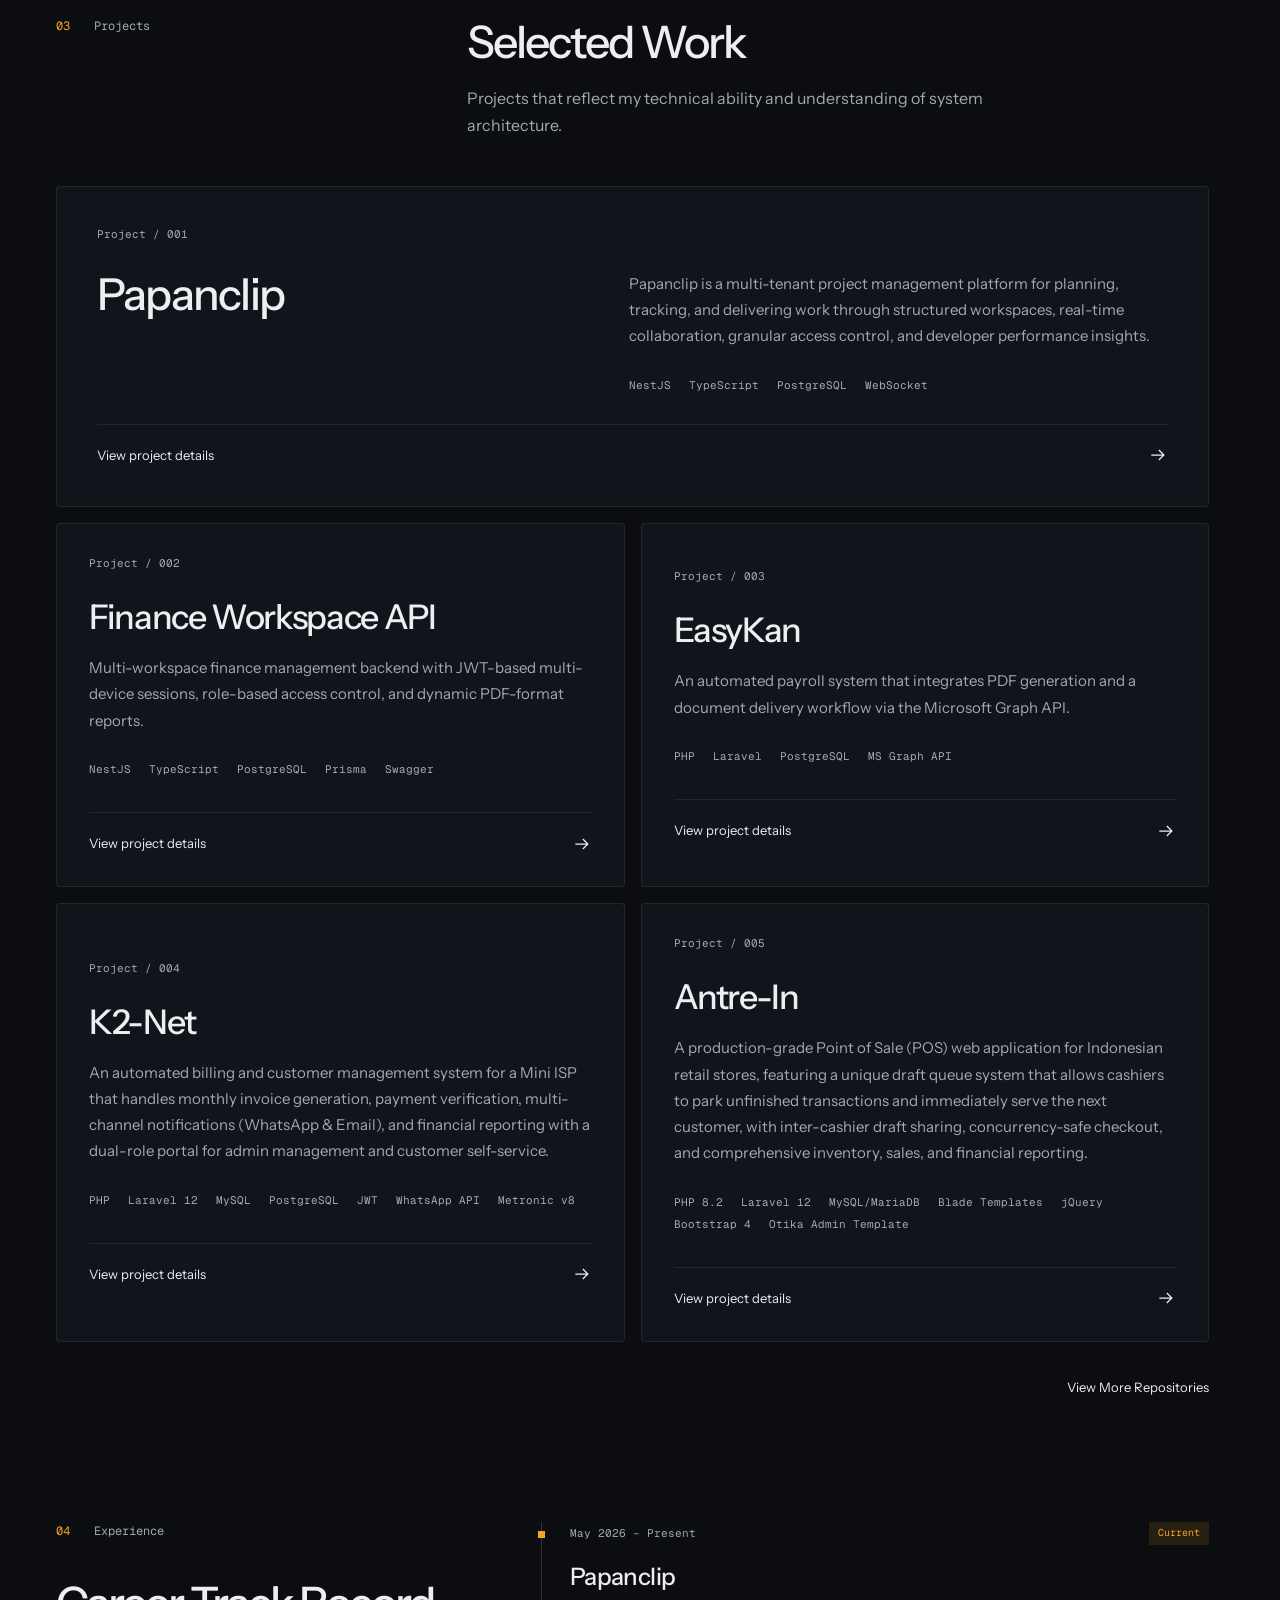
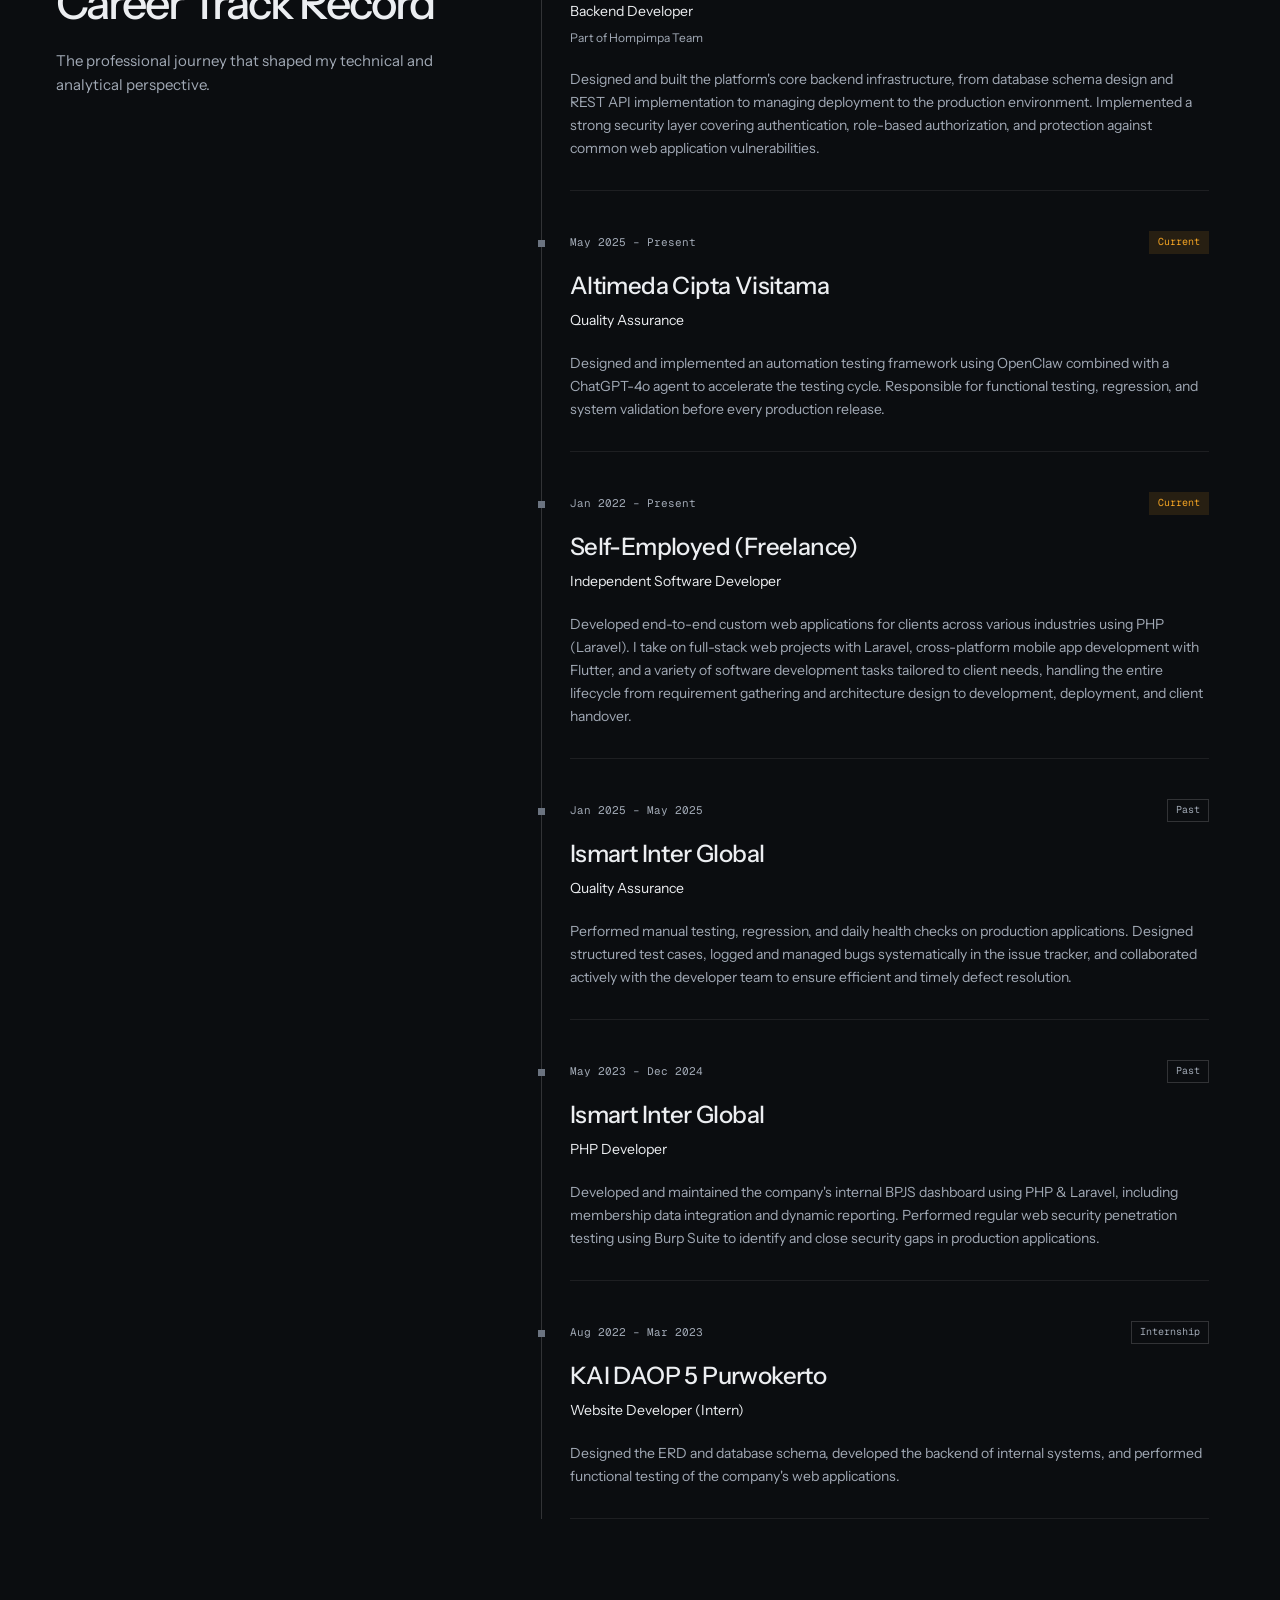
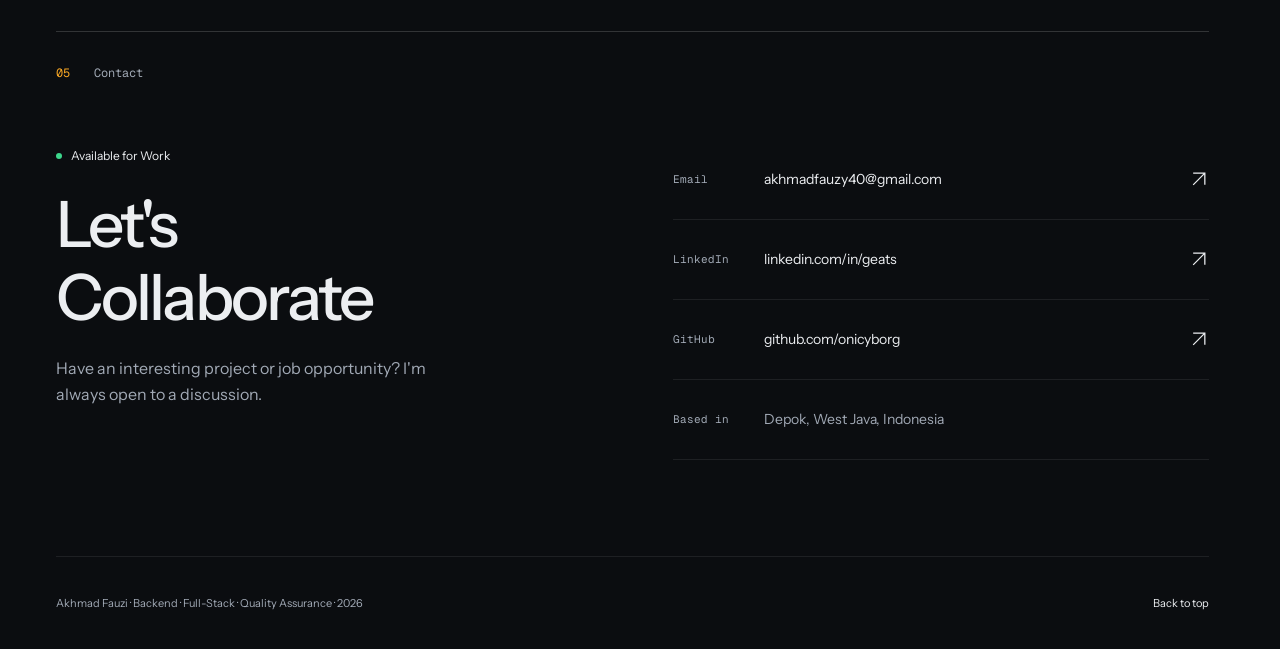
==== commit d6c48560: "fix: also known as geats to fauzi" ====
--- a/index.html
+++ b/index.html
@@ -4,17 +4,17 @@
   <meta charset="UTF-8">
   <meta name="viewport" content="width=device-width, initial-scale=1">
   <title>Akhmad Fauzi | Backend, Full-Stack &amp; Quality Assurance</title>
-  <meta name="description" content="Akhmad Fauzi (Geats), Backend Developer, Full-Stack Developer, and Quality Assurance Engineer in Depok, Indonesia. NestJS, Laravel, Next.js, and software testing.">
+  <meta name="description" content="Akhmad Fauzi (Fauzi), Backend Developer, Full-Stack Developer, and Quality Assurance Engineer in Depok, Indonesia. NestJS, Laravel, Next.js, and software testing.">
   <meta name="theme-color" content="#0B0D10">
   <meta property="og:type" content="website">
   <meta property="og:title" content="Akhmad Fauzi | Backend, Full-Stack &amp; Quality Assurance">
-  <meta property="og:description" content="Akhmad Fauzi (Geats), Backend Developer, Full-Stack Developer, and Quality Assurance Engineer in Depok, Indonesia. NestJS, Laravel, Next.js, and software testing.">
+  <meta property="og:description" content="Akhmad Fauzi (Fauzi), Backend Developer, Full-Stack Developer, and Quality Assurance Engineer in Depok, Indonesia. NestJS, Laravel, Next.js, and software testing.">
   <meta property="og:url" content="https://geats-portfolio.vercel.app/">
   <meta property="og:image" content="https://geats-portfolio.vercel.app/geats.png">
   <meta property="og:locale" content="en_US">
   <meta name="twitter:card" content="summary">
   <meta name="twitter:title" content="Akhmad Fauzi | Backend, Full-Stack &amp; Quality Assurance">
-  <meta name="twitter:description" content="Akhmad Fauzi (Geats), Backend Developer, Full-Stack Developer, and Quality Assurance Engineer in Depok, Indonesia. NestJS, Laravel, Next.js, and software testing.">
+  <meta name="twitter:description" content="Akhmad Fauzi (Fauzi), Backend Developer, Full-Stack Developer, and Quality Assurance Engineer in Depok, Indonesia. NestJS, Laravel, Next.js, and software testing.">
   <meta name="twitter:image" content="https://geats-portfolio.vercel.app/geats.png">
   <link rel="canonical" href="https://geats-portfolio.vercel.app/">
   <link rel="icon" href="geats.png" type="image/png">
@@ -37,7 +37,7 @@
       <div class="hero-copy">
         <p class="eyebrow"><span class="signal-mark" aria-hidden="true"></span><span data-i18n="hero.eyebrow">Independent developer / Depok, Indonesia</span></p>
         <h1 id="hero-title"><span data-i18n="hero.line1">Building Scalable Systems.</span> <span class="headline-secondary" data-i18n="hero.line2">Writing Efficient Logic.</span></h1>
-        <p class="hero-description" data-i18n="hero.desc">Hi, I'm Akhmad Fauzi, also known as Geats. I work across backend development, full-stack web development, and quality assurance. I build with NestJS, Laravel, and Next.js, then verify reliability through API, regression, and automation testing to make systems provably correct.</p>
+        <p class="hero-description" data-i18n="hero.desc">Hi, I'm Akhmad Fauzi, also known as Fauzi. I work across backend development, full-stack web development, and quality assurance. I build with NestJS, Laravel, and Next.js, then verify reliability through API, regression, and automation testing to make systems provably correct.</p>
         <div class="hero-actions"><a href="#projects" class="button primary" data-i18n="hero.btnProjects">View Projects</a><a href="#contact" class="button secondary" data-i18n="hero.btnContact">Contact Me</a><a href="CV-Akhmad Fauzi.pdf" download="CV-Akhmad-Fauzi.pdf" class="text-link cv-link"><svg viewBox="0 0 24 24" aria-hidden="true"><path d="M12 3v12m-4-4 4 4 4-4M5 16v5h14v-5"/></svg><span data-i18n="hero.btnCV">Download CV</span></a></div>
       </div>
       <div class="identity-stage">
@@ -46,11 +46,11 @@
           <div id="card-fallback" class="card-fallback"><div class="lanyard-static" aria-hidden="true"></div>
             <article class="id-card" id="id-front" data-i18n-aria="card.front" aria-label="Front of identity card">
               <div class="id-top"><span>geats.</span><span class="mono">AF / 26</span></div><img src="ace.jpeg" alt="Akhmad Fauzi" width="320" height="250" fetchpriority="high" class="id-photo">
-              <div class="id-details"><p class="mono id-handle">@onicyborg</p><h2>Akhmad Fauzi</h2><p class="id-alias" data-i18n="card.alias">Also known as Geats</p><p class="id-role" data-i18n="card.role">Backend · Full-Stack · Quality Assurance</p><p class="id-location" data-i18n="card.location">Depok, Indonesia</p><p class="id-status"><span class="status-dot" aria-hidden="true"></span><span data-i18n="nav.status">Available for Work</span></p><div class="foil" aria-hidden="true"></div><!-- Decorative ID, not a credential or employee number. --><p class="mono id-number" aria-hidden="true">AF-2026-0001</p></div>
+              <div class="id-details"><p class="mono id-handle">@onicyborg</p><h2>Akhmad Fauzi</h2><p class="id-alias" data-i18n="card.alias">Also known as Fauzi</p><p class="id-role" data-i18n="card.role">Backend · Full-Stack · Quality Assurance</p><p class="id-location" data-i18n="card.location">Depok, Indonesia</p><p class="id-status"><span class="status-dot" aria-hidden="true"></span><span data-i18n="nav.status">Available for Work</span></p><div class="foil" aria-hidden="true"></div><!-- Decorative ID, not a credential or employee number. --><p class="mono id-number" aria-hidden="true">AF-2026-0001</p></div>
             </article>
             <article class="id-card id-back" id="id-back" hidden data-i18n-aria="card.back" aria-label="Back of identity card"><div class="id-top"><span>geats.</span><span class="mono">AF / 26</span></div><div class="id-details"><p class="mono" data-i18n="card.stack">Core toolkit</p><h2>Akhmad Fauzi</h2><ul class="id-stack"><li>NestJS</li><li>Laravel</li><li>PostgreSQL</li><li data-i18n="tag.qa">Quality Assurance</li></ul><div class="id-contacts"><span>akhmadfauzy40@gmail.com</span><span>github.com/onicyborg</span><span>linkedin.com/in/geats</span></div><div class="barcode" aria-hidden="true"></div><p class="mono id-number" aria-hidden="true">AF-2026-0001</p></div></article>
           </div>
-          <div class="sr-only" id="card-description" data-i18n="card.sr">Akhmad Fauzi, also known as Geats. Backend Developer, Full-Stack Developer, and Quality Assurance Engineer. @onicyborg. Depok, Indonesia. Available for Work. Toolkit: NestJS, Laravel, PostgreSQL, Quality Assurance. Email: akhmadfauzy40@gmail.com. GitHub: github.com/onicyborg. LinkedIn: linkedin.com/in/geats.</div>
+          <div class="sr-only" id="card-description" data-i18n="card.sr">Akhmad Fauzi, also known as Fauzi. Backend Developer, Full-Stack Developer, and Quality Assurance Engineer. @onicyborg. Depok, Indonesia. Available for Work. Toolkit: NestJS, Laravel, PostgreSQL, Quality Assurance. Email: akhmadfauzy40@gmail.com. GitHub: github.com/onicyborg. LinkedIn: linkedin.com/in/geats.</div>
         </div>
       </div>
       <div class="hero-baseline"><div class="roles"><span data-i18n="role.backend">Backend Developer</span><span data-i18n="role.fullstack">Full-Stack Developer</span><span data-i18n="role.qa">Quality Assurance Engineer</span></div><a href="https://github.com/onicyborg" target="_blank" rel="noopener noreferrer" class="text-link mono">@onicyborg</a></div>
